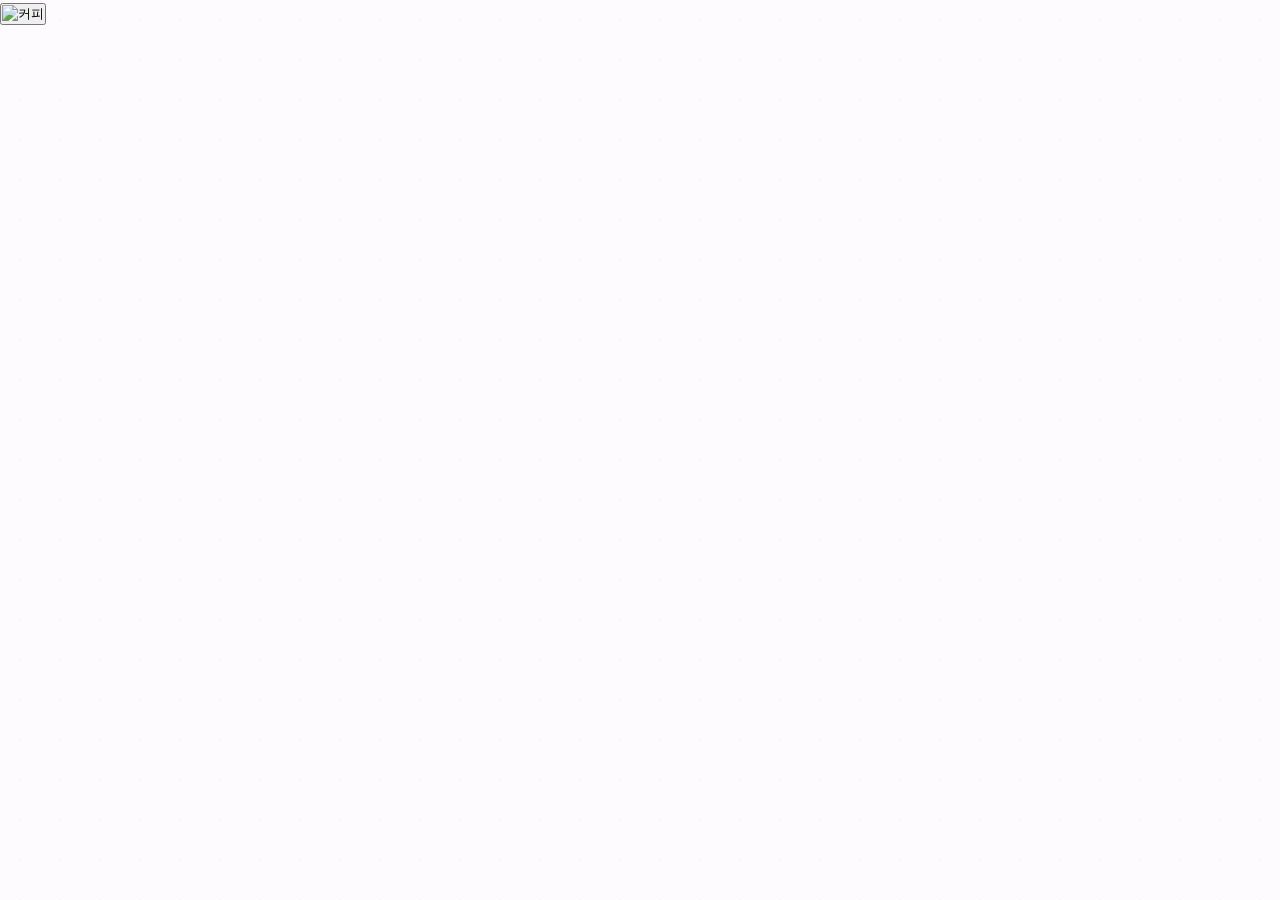
==== index.html @ b0e97bcf "." ====
<!DOCTYPE html>
<html lang="ko">

<head>
  <meta charset="UTF-8">
  <meta name="naver-site-verification" content="d3cf9f8cacf2d3e321857160ba601cabeebcd3ba" />
  <!-- ================== 기본 메타 태그 (SEO) ================== -->
  <meta name="title" content="GitGloss — GitHub README 위젯 빌더 | 무료 프로필 꾸미기">
  <meta name="description"
    content="GitHub 프로필 README를 코딩 없이 꾸미세요. Stats 카드, Tech Stack 배지, Profile 카드 등 60개 이상의 프리미엄 위젯을 Markdown 한 줄로 바로 삽입할 수 있어요. 완전 무료, 회원가입 불필요.">
  <meta name="keywords"
    content="GitHub README, 깃허브 프로필 꾸미기, GitHub 위젯, README 꾸미기, GitHub Stats, Tech Stack Badge, 개발자 프로필, readme 위젯 생성">
  <meta name="author" content="GitGloss">
  <meta name="robots" content="index, follow">
  <meta name="msvalidate.01" content="A2891CCBCAC29E2D299E1DC3D15D3A97" />
  <!-- ================== Open Graph ================== -->
  <meta property="og:title" content="GitGloss — GitHub README 위젯 빌더 | 무료 프로필 꾸미기">
  <meta property="og:description"
    content="GitHub 프로필 README를 코딩 없이 꾸미세요. Stats 카드, Tech Stack 배지, Profile 카드 등 60개 이상의 프리미엄 위젯을 Markdown 한 줄로 바로 삽입할 수 있어요. 완전 무료, 회원가입 불필요.">
  <meta property="og:type" content="website">
  <meta property="og:url" content="https://gitgloss.io/">
  <meta property="og:image" content="https://gitgloss.io/assets/images/og-image.png">
  <meta property="og:image:width" content="1200">
  <meta property="og:image:height" content="630">
  <meta property="og:image:alt" content="GitGloss — GitHub README 위젯 빌더">
  <meta property="og:site_name" content="GitGloss">
  <meta property="og:locale" content="ko_KR">
  <!-- ================== Twitter 카드 ================== -->
  <meta name="twitter:card" content="summary_large_image">
  <meta name="twitter:title" content="GitGloss — GitHub README 위젯 빌더 | 무료 프로필 꾸미기">
  <meta name="twitter:description"
    content="GitHub 프로필 README를 코딩 없이 꾸미세요. Stats 카드, Tech Stack 배지, Profile 카드 등 60가지 이상의 위젯을 Markdown 한 줄로 바로 삽입할 수 있어요. 완전 무료, 회원가입 불필요.">
  <meta name="twitter:image" content="https://gitgloss.io/assets/images/og-image.png">
  <meta name="twitter:image:alt" content="GitGloss — GitHub README 위젯 빌더">
  <meta name="twitter:site" content="@gitgloss">
  <meta name="twitter:creator" content="@gitgloss">
  <!-- ================== SEO 보완 ================== -->
  <meta name="language" content="ko">
  <meta name="distribution" content="global">
  <meta name="rating" content="general">
  <meta name="format-detection" content="telephone=no">
  <link rel="canonical" href="https://gitgloss.io/">
  <!-- ================== 웹앱 최적화 ================== -->
  <meta name="theme-color" content="#4285F4">
  <meta name="application-name" content="GitGloss">
  <meta name="msapplication-TileColor" content="#4285F4">
  <meta name="apple-mobile-web-app-capable" content="yes">
  <meta name="apple-mobile-web-app-title" content="GitGloss">
  <!-- ================== 아이콘 ================== -->
  <link rel="icon" href="/favicon.ico" type="image/x-icon">
  <link rel="apple-touch-icon" href="/apple-touch-icon.png">
  <link rel="manifest" href="/site.webmanifest">
  <meta name="viewport" content="width=device-width, initial-scale=1.0">
  <title>GitGloss — Premium Developer Identity Studio</title>
  <link rel="preconnect" href="https://fonts.googleapis.com">
  <link rel="preconnect" href="https://fonts.gstatic.com" crossorigin>
  <link href="https://fonts.googleapis.com/css2?family=Inter:wght@400;500;600;700;800&display=swap" rel="stylesheet">
  <link rel="stylesheet" href="assets/css/style.css">
  <style>
    html {
      scroll-behavior: smooth;
    }

    * {
      font-family: 'Inter', -apple-system, BlinkMacSystemFont, sans-serif;
    }

    /* ── NAV ── */
    /* ── NAV OVERRIDES ── */
    .nav-cta {
      background: var(--m3-primary);
      color: var(--m3-on-primary);
      border-radius: 100px;
      font: var(--label-lg);
      box-shadow: var(--fluent-shadow-md);
      transition: all 0.2s;
    }

    .nav-cta:hover {
      background: #0056a7;
      transform: translateY(-1px);
      box-shadow: var(--fluent-shadow-lg);
    }

    /* ── HERO ── */
    /* ── HERO REDESIGN ── */
    .hero {
      display: grid;
      grid-template-columns: 1.2fr 1fr;
      gap: 80px;
      align-items: center;
      padding: 120px 80px;
      background: var(--m3-background);
      background-image: var(--grid-pattern);
      background-size: 40px 40px;
      position: relative;
      max-width: 1440px;
      margin: 0 auto;
    }

    .m3-label-large {
      font: var(--label-lg);
      color: var(--m3-primary);
      letter-spacing: 0.15em;
      text-transform: uppercase;
      margin-bottom: 24px;
    }

    .m3-display-large {
      font: var(--display-lg);
      color: var(--m3-on-background);
      line-height: 1.1;
      letter-spacing: -0.04em;
      margin-bottom: 24px;
    }

    .text-gradient {
      background: linear-gradient(135deg, var(--m3-primary), #6200EE);
      -webkit-background-clip: text;
      -webkit-text-fill-color: transparent;
    }

    .hero-desc {
      font: var(--body-lg);
      color: var(--m3-on-surface-variant);
      line-height: 1.6;
      margin-bottom: 40px;
    }

    .hero-features {
      display: flex;
      gap: 12px;
      flex-wrap: wrap;
      margin-bottom: 40px;
    }

    .hero-btns {
      display: flex;
      gap: 16px;
    }

    /* Hero right — GitHub README Mockup (No Animation) */
    .hero-right {
      /* perspective 제거 */
    }

    .github-mockup {
      background: #0d1117;
      border: 1px solid #30363d;
      border-radius: 16px;
      padding: 24px;
      box-shadow: var(--shadow-float);
      /* transform, transition, hover 제거 */
    }

    .gh-mock-header {
      display: flex;
      align-items: center;
      gap: 12px;
      padding-bottom: 16px;
      border-bottom: 1px solid #21262d;
      margin-bottom: 16px;
    }

    .gh-mock-avatar {
      width: 48px;
      height: 48px;
      border-radius: 50%;
      background: var(--gradient-blue-red);
      border: 2px solid #21262d;
      flex-shrink: 0;
    }

    .gh-mock-name {
      font-size: 16px;
      font-weight: 600;
      color: #c9d1d9;
      margin-bottom: 2px;
    }

    .gh-mock-bio {
      font-size: 12px;
      color: #8b949e;
    }

    .gh-mock-tabs {
      display: flex;
      gap: 12px;
      border-bottom: 1px solid #21262d;
      margin-bottom: 16px;
    }

    .gh-mock-tab {
      padding: 8px 12px;
      font-size: 12px;
      color: #8b949e;
      border-bottom: 2px solid transparent;
      font-weight: 500;
    }

    .gh-mock-tab.active {
      color: #c9d1d9;
      border-bottom-color: #f78166;
    }

    .gh-mock-readme {
      background: #0d1117;
      border: 1px solid #30363d;
      border-radius: 8px;
      overflow: hidden;
    }

    .gh-mock-readme-header {
      display: flex;
      align-items: center;
      gap: 8px;
      padding: 12px 16px;
      background: #161b22;
      border-bottom: 1px solid #30363d;
      font-size: 12px;
      font-weight: 600;
      color: #c9d1d9;
    }

    .gh-mock-readme-header svg {
      fill: #8b949e;
    }

    .gh-mock-content {
      padding: 20px;
    }

    .gh-mock-title {
      font-size: 20px;
      font-weight: 600;
      color: #c9d1d9;
      margin-bottom: 12px;
      padding-bottom: 8px;
      border-bottom: 1px solid #21262d;
    }

    .gh-mock-subtitle {
      font-size: 16px;
      font-weight: 600;
      color: #c9d1d9;
      margin: 20px 0 12px 0;
      padding-bottom: 6px;
      border-bottom: 1px solid #21262d;
    }

    .gh-mock-text {
      font-size: 13px;
      color: #c9d1d9;
      line-height: 1.6;
      margin-bottom: 16px;
    }

    .gh-mock-list {
      display: flex;
      flex-direction: column;
      gap: 6px;
    }

    .gh-mock-list-item {
      font-size: 13px;
      color: #c9d1d9;
      padding-left: 20px;
      position: relative;
    }

    .gh-mock-list-item::before {
      content: '•';
      position: absolute;
      left: 8px;
      color: #8b949e;
    }

    /* GitGloss Widget Embedded in GitHub README (No Animation) */
    .gitgloss-widget-embed {
      background: var(--glass-white);
      backdrop-filter: var(--blur-effect);
      -webkit-backdrop-filter: var(--blur-effect);
      border: 1px solid rgba(255, 255, 255, 0.15);
      border-radius: 20px;
      padding: 24px;
      margin: 20px 0;
      box-shadow: 0 10px 30px rgba(0, 0, 0, 0.4),
        0 5px 10px rgba(0, 0, 0, 0.3);
      position: relative;
      /* transform, transition, hover 제거 */
    }

    .gitgloss-widget-embed::before {
      content: '';
      position: absolute;
      inset: 0;
      border-radius: 20px;
      background: var(--gradient-glass);
      opacity: 0.6;
      z-index: -1;
    }

    .widget-embed-header {
      display: flex;
      align-items: center;
      gap: 12px;
      margin-bottom: 16px;
    }

    .widget-embed-avatar {
      width: 40px;
      height: 40px;
      border-radius: 50%;
      background: var(--gradient-blue-red);
      flex-shrink: 0;
      box-shadow: 0 4px 12px rgba(66, 133, 244, 0.4);
    }

    .widget-embed-name {
      font-size: 14px;
      font-weight: 700;
      color: #ffffff;
      margin-bottom: 2px;
    }

    .widget-embed-handle {
      font-size: 11px;
      color: rgba(255, 255, 255, 0.7);
      font-weight: 500;
    }

    .widget-embed-stats {
      display: grid;
      grid-template-columns: repeat(3, 1fr);
      gap: 8px;
      margin-bottom: 16px;
    }

    .widget-embed-stat {
      background: rgba(255, 255, 255, 0.9);
      border: 1px solid rgba(255, 255, 255, 0.2);
      border-radius: 12px;
      padding: 12px 6px;
      text-align: center;
      box-shadow: 0 2px 8px rgba(0, 0, 0, 0.1);
    }

    .widget-embed-num {
      font-size: 18px;
      font-weight: 700;
      background: var(--gradient-blue-red);
      -webkit-background-clip: text;
      -webkit-text-fill-color: transparent;
      background-clip: text;
      margin-bottom: 4px;
    }

    .widget-embed-label {
      font-size: 9px;
      color: rgba(8, 8, 15, 0.6);
      font-weight: 600;
      letter-spacing: .08em;
    }

    .widget-embed-tags {
      display: flex;
      gap: 6px;
      flex-wrap: wrap;
    }

    .widget-embed-badge {
      font-size: 10px;
      padding: 4px 10px;
      border-radius: 12px;
      font-weight: 600;
    }

    .widget-embed-badge.badge-blue {
      background: rgba(66, 133, 244, 0.15);
      color: #1967D2;
      border: 1px solid rgba(66, 133, 244, 0.3);
    }

    .widget-embed-badge.badge-red {
      background: rgba(234, 67, 53, 0.15);
      color: #C5221F;
      border: 1px solid rgba(234, 67, 53, 0.3);
    }

    .widget-embed-badge.badge-green {
      background: rgba(52, 168, 83, 0.15);
      color: #188038;
      border: 1px solid rgba(52, 168, 83, 0.3);
    }

    /* ── AD BANNER ── */
    .ad-banner {
      margin: 0 80px;
      padding: 16px 24px;
      background: rgba(0, 0, 0, .02);
      border: 1px dashed rgba(0, 0, 0, .1);
      border-radius: 16px;
      display: flex;
      align-items: center;
      justify-content: space-between;
      position: relative;
    }

    .ad-banner::before {
      content: 'Sponsored';
      position: absolute;
      top: 8px;
      left: 16px;
      font-size: 10px;
      color: rgba(0, 0, 0, .35);
      letter-spacing: .08em;
      font-family: var(--font-mono);
      font-weight: 600;
    }

    .ad-banner-text {
      font-size: 13px;
      color: var(--text-sub);
      padding-top: 12px;
      font-weight: 500;
    }

    .ad-banner-slot {
      font-size: 11px;
      color: var(--text-hint);
      font-family: var(--font-mono);
    }

    /* ── GALLERY ── */
    .gallery-section {
      padding: 80px 80px;
      background: var(--bg-subtle);
    }

    .section-eyebrow {
      font-size: 12px;
      font-weight: 700;
      letter-spacing: .15em;
      text-transform: uppercase;
      color: var(--google-blue);
      margin-bottom: 16px;
    }

    .section-title {
      font-size: 40px;
      font-weight: 800;
      color: var(--text-main);
      margin-bottom: 12px;
      letter-spacing: -.02em;
    }

    .section-desc {
      font-size: 18px;
      color: var(--text-sub);
      margin-bottom: 48px;
      font-weight: 500;
    }

    .gallery-grid {
      display: grid;
      grid-template-columns: repeat(3, 1fr);
      gap: 24px;
    }

    /* Badge styles */
    .badge-blue {
      background: rgba(66, 133, 244, 0.1);
      color: #1967D2;
      border: 1px solid rgba(66, 133, 244, 0.2);
      padding: 4px 10px;
      border-radius: 12px;
      font-size: 11px;
      font-weight: 600;
      display: inline-block;
    }

    .badge-red {
      background: rgba(234, 67, 53, 0.1);
      color: #C5221F;
      border: 1px solid rgba(234, 67, 53, 0.2);
      padding: 4px 10px;
      border-radius: 12px;
      font-size: 11px;
      font-weight: 600;
      display: inline-block;
    }

    .badge-green {
      background: rgba(52, 168, 83, 0.1);
      color: #188038;
      border: 1px solid rgba(52, 168, 83, 0.2);
      padding: 4px 10px;
      border-radius: 12px;
      font-size: 11px;
      font-weight: 600;
      display: inline-block;
    }

    .badge-yellow {
      background: rgba(251, 188, 5, 0.15);
      color: #E37400;
      border: 1px solid rgba(251, 188, 5, 0.3);
      padding: 4px 10px;
      border-radius: 12px;
      font-size: 11px;
      font-weight: 600;
      display: inline-block;
    }

    .badge-row {
      display: flex;
      gap: 6px;
      flex-wrap: wrap;
    }

    .g-card {
      background: var(--glass-white);
      border: 1px solid var(--glass-border);
      border-radius: 20px;
      padding: 24px;
      cursor: pointer;
      transition: all .3s;
      position: relative;
      backdrop-filter: var(--blur-effect);
      box-shadow: var(--shadow-depth);
      transform: translateZ(0);
      overflow: hidden;
    }

    .g-card::before {
      content: '';
      position: absolute;
      inset: 0;
      background: var(--gradient-glass);
      opacity: 0;
      transition: opacity .3s;
      pointer-events: none;
    }

    .g-card:hover::before {
      opacity: 0.3;
    }

    .g-card:hover {
      transform: translateY(-4px) translateZ(20px);
      box-shadow: var(--shadow-float);
      border-color: rgba(66, 133, 244, .3);
    }

    .g-thumb {
      height: 120px;
      border-radius: 12px;
      margin-bottom: 20px;
      overflow: hidden;
      display: flex;
      align-items: center;
      justify-content: center;
      position: relative;
      background: var(--bg-subtle);
    }

    .g-thumb-bars {
      width: 80%;
      display: flex;
      flex-direction: column;
      gap: 8px;
    }

    .thumb-bar {
      height: 8px;
      border-radius: 4px;
    }

    .g-title {
      font-size: 16px;
      font-weight: 700;
      color: var(--text-main);
      margin-bottom: 12px;
    }

    .g-meta {
      display: flex;
      gap: 8px;
      flex-wrap: wrap;
      margin-bottom: 16px;
    }

    .card-new {
      position: absolute;
      top: 16px;
      right: 16px;
      font-size: 10px;
      font-weight: 700;
      background: rgba(52, 168, 83, .15);
      color: #188038;
      border: 1px solid rgba(52, 168, 83, .3);
      border-radius: 8px;
      padding: 4px 10px;
    }

    .use-btn {
      display: block;
      width: 100%;
      padding: 12px;
      background: var(--google-blue);
      border: none;
      border-radius: 12px;
      font-size: 14px;
      font-weight: 600;
      color: #fff;
      text-align: center;
      cursor: pointer;
      font-family: var(--font-sans);
      text-decoration: none;
      box-shadow: var(--shadow-subtle);
      position: relative;
      overflow: hidden;
      transition: all .2s;
    }

    .use-btn::before {
      display: none;
    }

    .use-btn:hover::before {
      display: none;
    }

    .use-btn:hover {
      background: #3367d6;
      transform: translateY(-2px);
      box-shadow: var(--shadow-depth);
    }

    .use-btn span {
      position: relative;
      z-index: 1;
    }

    /* Native ad card */
    .ad-native-card {
      background: rgba(0, 0, 0, .02);
      border: 1px dashed rgba(0, 0, 0, .1);
      border-radius: 20px;
      padding: 24px;
      position: relative;
    }

    .ad-native-card::before {
      content: 'Sponsored';
      position: absolute;
      top: 16px;
      left: 20px;
      font-size: 10px;
      color: rgba(0, 0, 0, .35);
      letter-spacing: .08em;
      font-family: var(--font-mono);
      font-weight: 600;
    }

    .ad-native-title {
      font-size: 16px;
      font-weight: 700;
      color: var(--text-main);
      margin-top: 24px;
      margin-bottom: 8px;
    }

    .ad-native-desc {
      font-size: 14px;
      color: var(--text-sub);
      line-height: 1.6;
      margin-bottom: 16px;
      font-weight: 500;
    }

    /* ── FOOTER ── */
    .page-footer {
      background: var(--bg-main);
      border-top: 1px solid var(--glass-border);
      padding: 32px 80px;
      display: flex;
      align-items: center;
      gap: 32px;
      font-size: 14px;
      color: var(--text-hint);
      font-weight: 500;
    }

    .footer-links {
      display: flex;
      gap: 24px;
    }

    .footer-link {
      color: var(--text-hint);
      text-decoration: none;
      transition: .2s;
    }

    .footer-link:hover {
      color: var(--text-main);
    }

    /* ── HOW TO SECTION (Toss-style Detailed) ── */
    .how-to-section {
      padding: 120px 80px;
      background: var(--bg-main);
    }

    .step-detail {
      display: grid;
      grid-template-columns: 1fr 1fr;
      gap: 80px;
      align-items: center;
      margin-bottom: 120px;
      position: relative;
    }

    .step-detail.reverse {
      direction: rtl;
    }

    .step-detail.reverse>* {
      direction: ltr;
    }

    .step-content {
      padding: 40px 0;
    }

    .step-number {
      font-size: 16px;
      font-weight: 700;
      color: var(--google-blue);
      margin-bottom: 24px;
      letter-spacing: .15em;
    }

    .step-title {
      font-size: 36px;
      font-weight: 800;
      color: var(--text-main);
      line-height: 1.3;
      margin-bottom: 24px;
      letter-spacing: -.02em;
    }

    .step-desc {
      font-size: 18px;
      color: var(--text-sub);
      line-height: 1.7;
      margin-bottom: 32px;
      font-weight: 500;
    }

    .step-features {
      display: flex;
      flex-direction: column;
      gap: 16px;
    }

    .feature-item {
      display: flex;
      align-items: center;
      gap: 12px;
      font-size: 15px;
      color: var(--text-main);
      font-weight: 500;
    }

    .feature-icon {
      font-size: 20px;
      width: 32px;
      height: 32px;
      display: flex;
      align-items: center;
      justify-content: center;
      background: var(--bg-subtle);
      border-radius: 8px;
    }

    /* UI Mockups */
    .step-visual {
      position: relative;
    }

    .ui-mockup {
      background: var(--glass-white);
      backdrop-filter: var(--blur-effect);
      border: 1px solid var(--glass-border);
      border-radius: 24px;
      box-shadow: var(--shadow-float);
      overflow: hidden;
      position: relative;
    }

    /* Gallery Mockup */
    .gallery-mockup {
      padding: 24px;
    }

    .mockup-header {
      display: flex;
      align-items: center;
      justify-content: space-between;
      padding-bottom: 20px;
      border-bottom: 1px solid var(--glass-border);
      margin-bottom: 24px;
    }

    .mockup-logo {
      font-size: 16px;
      font-weight: 700;
      color: var(--text-main);
    }

    .mockup-nav {
      display: flex;
      gap: 16px;
    }

    .nav-item {
      font-size: 13px;
      color: var(--text-hint);
      font-weight: 500;
      padding: 6px 12px;
      border-radius: 8px;
      transition: .2s;
    }

    .nav-item.active {
      color: var(--google-blue);
      background: rgba(66, 133, 244, 0.1);
    }

    .gallery-grid-mini {
      display: grid;
      grid-template-columns: repeat(3, 1fr);
      gap: 12px;
    }

    .widget-card-mini {
      background: white;
      border: 1px solid var(--glass-border);
      border-radius: 12px;
      padding: 12px;
      cursor: pointer;
      transition: all .3s;
      position: relative;
    }

    .widget-card-mini.active {
      border-color: var(--google-blue);
      box-shadow: 0 4px 16px rgba(66, 133, 244, 0.2);
      transform: translateY(-4px);
    }

    .widget-thumb {
      height: 80px;
      border-radius: 8px;
      margin-bottom: 12px;
      display: flex;
      align-items: center;
      justify-content: center;
      padding: 8px;
    }

    .thumb-bars {
      width: 100%;
      display: flex;
      flex-direction: column;
      gap: 4px;
    }

    .bar {
      height: 6px;
      border-radius: 3px;
    }

    .badge-row-mini {
      display: flex;
      gap: 4px;
      flex-wrap: wrap;
    }

    .badge-mini {
      font-size: 9px;
      padding: 2px 6px;
      border-radius: 8px;
      background: rgba(255, 255, 255, 0.9);
      color: var(--text-main);
      font-weight: 600;
    }

    .profile-mini {
      display: flex;
      align-items: center;
      justify-content: center;
    }

    .avatar-mini {
      width: 40px;
      height: 40px;
      border-radius: 50%;
      background: var(--gradient-blue-red);
    }

    .widget-label {
      font-size: 12px;
      font-weight: 600;
      color: var(--text-main);
      text-align: center;
    }

    .widget-badge {
      position: absolute;
      top: 8px;
      right: 8px;
      font-size: 9px;
      font-weight: 700;
      background: rgba(52, 168, 83, 0.15);
      color: #188038;
      padding: 2px 6px;
      border-radius: 6px;
    }

    /* Animated Cursor */
    .mockup-cursor {
      position: absolute;
      top: 140px;
      left: 60px;
      animation: cursor-click 2s ease-in-out infinite;
      filter: drop-shadow(0 2px 4px rgba(0, 0, 0, 0.2));
    }

    @keyframes cursor-click {

      0%,
      100% {
        transform: translate(0, 0);
      }

      25% {
        transform: translate(120px, 0);
      }

      50% {
        transform: translate(120px, 0) scale(0.9);
      }

      75% {
        transform: translate(120px, 0);
      }
    }

    /* Builder Mockup */
    .builder-mockup {
      padding: 0;
    }

    .builder-split {
      display: grid;
      grid-template-columns: 1fr 1fr;
      min-height: 400px;
    }

    .builder-panel {
      padding: 24px;
      border-right: 1px solid var(--glass-border);
      background: var(--bg-subtle);
    }

    .panel-header {
      font-size: 14px;
      font-weight: 700;
      color: var(--text-main);
      margin-bottom: 20px;
    }

    .input-group {
      margin-bottom: 20px;
    }

    .input-group label {
      display: block;
      font-size: 12px;
      font-weight: 600;
      color: var(--text-sub);
      margin-bottom: 8px;
    }

    .input-animated {
      width: 100%;
      padding: 10px 12px;
      border: 1px solid var(--glass-border);
      border-radius: 8px;
      font-size: 14px;
      background: white;
      color: var(--text-main);
      animation: input-pulse 2s ease-in-out infinite;
    }

    @keyframes input-pulse {

      0%,
      100% {
        border-color: var(--glass-border);
      }

      50% {
        border-color: var(--google-blue);
        box-shadow: 0 0 0 3px rgba(66, 133, 244, 0.1);
      }
    }

    .theme-selector {
      display: flex;
      gap: 8px;
    }

    .theme-option {
      flex: 1;
      padding: 8px;
      border: 1px solid var(--glass-border);
      border-radius: 8px;
      font-size: 12px;
      text-align: center;
      cursor: pointer;
      transition: .2s;
      background: white;
    }

    .theme-option.active {
      border-color: var(--google-blue);
      background: rgba(66, 133, 244, 0.1);
      color: var(--google-blue);
      font-weight: 600;
    }

    .typing-indicator {
      display: flex;
      gap: 4px;
      margin-top: 16px;
    }

    .typing-indicator .dot {
      width: 6px;
      height: 6px;
      border-radius: 50%;
      background: var(--google-blue);
      animation: typing-bounce 1.4s ease-in-out infinite;
    }

    .typing-indicator .dot:nth-child(2) {
      animation-delay: 0.2s;
    }

    .typing-indicator .dot:nth-child(3) {
      animation-delay: 0.4s;
    }

    @keyframes typing-bounce {

      0%,
      60%,
      100% {
        transform: translateY(0);
      }

      30% {
        transform: translateY(-8px);
      }
    }

    .builder-preview {
      padding: 24px;
      background: white;
      position: relative;
    }

    .preview-label {
      font-size: 11px;
      font-weight: 600;
      color: var(--text-hint);
      text-transform: uppercase;
      letter-spacing: .1em;
      margin-bottom: 16px;
    }

    .preview-widget {
      position: relative;
    }

    .widget-preview-card {
      background: var(--glass-white);
      backdrop-filter: var(--blur-effect);
      border: 1px solid var(--glass-border);
      border-radius: 16px;
      padding: 20px;
      box-shadow: var(--shadow-depth);
    }

    .preview-avatar {
      width: 48px;
      height: 48px;
      border-radius: 50%;
      background: var(--gradient-blue-red);
      margin-bottom: 16px;
    }

    .preview-stats {
      display: grid;
      grid-template-columns: 1fr 1fr;
      gap: 12px;
    }

    .stat-item {
      background: rgba(255, 255, 255, 0.9);
      border-radius: 12px;
      padding: 12px;
      text-align: center;
    }

    .stat-num {
      font-size: 20px;
      font-weight: 700;
      background: var(--gradient-blue-red);
      -webkit-background-clip: text;
      -webkit-text-fill-color: transparent;
      background-clip: text;
    }

    .stat-label {
      font-size: 10px;
      color: var(--text-hint);
      font-weight: 600;
      margin-top: 4px;
      letter-spacing: .05em;
    }

    .preview-pulse {
      position: absolute;
      inset: -4px;
      border: 2px solid var(--google-blue);
      border-radius: 20px;
      animation: pulse-ring 2s ease-out infinite;
      pointer-events: none;
    }

    @keyframes pulse-ring {
      0% {
        opacity: 1;
        transform: scale(1);
      }

      100% {
        opacity: 0;
        transform: scale(1.05);
      }
    }

    /* README Comparison */
    .readme-comparison {
      display: grid;
      grid-template-columns: 1fr auto 1fr;
      gap: 24px;
      align-items: center;
    }

    .readme-before,
    .readme-after {
      background: #0d1117;
      border: 1px solid #30363d;
      border-radius: 16px;
      overflow: hidden;
      position: relative;
    }

    .readme-header {
      background: #161b22;
      border-bottom: 1px solid #30363d;
      padding: 12px 16px;
    }

    .readme-tabs {
      display: flex;
      gap: 16px;
    }

    .tab {
      font-size: 12px;
      color: #8b949e;
      padding: 6px 12px;
      border-radius: 6px;
    }

    .tab.active {
      color: #c9d1d9;
      background: #0d1117;
    }

    .readme-content {
      padding: 20px;
      min-height: 280px;
    }

    .readme-title {
      font-size: 18px;
      font-weight: 600;
      color: #c9d1d9;
      margin-bottom: 12px;
    }

    .readme-text {
      font-size: 13px;
      color: #c9d1d9;
      margin-bottom: 16px;
    }

    .readme-stats-plain {
      font-size: 13px;
      color: #8b949e;
    }

    .before-label,
    .after-label {
      position: absolute;
      bottom: 12px;
      right: 12px;
      font-size: 10px;
      font-weight: 700;
      color: #8b949e;
      background: #161b22;
      padding: 4px 10px;
      border-radius: 6px;
      text-transform: uppercase;
      letter-spacing: .1em;
    }

    .after-label {
      color: var(--google-green);
    }

    .transform-arrow {
      display: flex;
      align-items: center;
      justify-content: center;
      animation: arrow-pulse 2s ease-in-out infinite;
    }

    @keyframes arrow-pulse {

      0%,
      100% {
        transform: translateX(0);
      }

      50% {
        transform: translateX(8px);
      }
    }

    /* Embedded Widget in README */
    .embedded-widget {
      position: relative;
      margin: 20px 0;
      animation: widget-appear 1s ease-out 0.5s both;
    }

    @keyframes widget-appear {
      from {
        opacity: 0;
        transform: translateY(20px) scale(0.95);
      }

      to {
        opacity: 1;
        transform: translateY(0) scale(1);
      }
    }

    .widget-glow {
      position: absolute;
      inset: -20px;
      background: radial-gradient(circle, rgba(66, 133, 244, 0.2) 0%, transparent 70%);
      animation: glow-pulse 2s ease-in-out infinite;
      pointer-events: none;
    }

    @keyframes glow-pulse {

      0%,
      100% {
        opacity: 0.5;
      }

      50% {
        opacity: 1;
      }
    }

    .widget-card-embed {
      background: var(--glass-white);
      backdrop-filter: var(--blur-effect);
      border: 1px solid rgba(255, 255, 255, 0.15);
      border-radius: 16px;
      padding: 20px;
      box-shadow: 0 10px 30px rgba(0, 0, 0, 0.4);
    }

    .embed-avatar {
      width: 40px;
      height: 40px;
      border-radius: 50%;
      background: var(--gradient-blue-red);
      margin-bottom: 16px;
    }

    .embed-stats {
      display: grid;
      grid-template-columns: repeat(3, 1fr);
      gap: 8px;
      margin-bottom: 12px;
    }

    .embed-stat {
      background: rgba(255, 255, 255, 0.9);
      border-radius: 10px;
      padding: 10px 6px;
      text-align: center;
    }

    .embed-num {
      font-size: 16px;
      font-weight: 700;
      background: var(--gradient-blue-red);
      -webkit-background-clip: text;
      -webkit-text-fill-color: transparent;
      background-clip: text;
    }

    .embed-label {
      font-size: 9px;
      color: rgba(8, 8, 15, 0.6);
      font-weight: 600;
      margin-top: 4px;
      letter-spacing: .05em;
    }

    .embed-badges {
      display: flex;
      gap: 6px;
    }

    .embed-badge {
      font-size: 10px;
      padding: 4px 10px;
      border-radius: 12px;
      background: rgba(66, 133, 244, 0.15);
      color: #1967D2;
      font-weight: 600;
    }

    /* Copy Success Mini */
    .copy-success-mini {
      position: absolute;
      bottom: -60px;
      left: 50%;
      transform: translateX(-50%);
      background: var(--glass-white);
      backdrop-filter: var(--blur-effect);
      border: 2px solid var(--google-green);
      border-radius: 16px;
      padding: 12px 24px;
      display: flex;
      align-items: center;
      gap: 12px;
      box-shadow: 0 8px 24px rgba(52, 168, 83, 0.3);
      animation: success-appear 0.5s ease-out 1.5s both;
    }

    @keyframes success-appear {
      from {
        opacity: 0;
        transform: translateX(-50%) translateY(10px);
      }

      to {
        opacity: 1;
        transform: translateX(-50%) translateY(0);
      }
    }

    .success-checkmark {
      width: 24px;
      height: 24px;
      background: var(--google-green);
      color: white;
      border-radius: 50%;
      display: flex;
      align-items: center;
      justify-content: center;
      font-size: 14px;
      font-weight: 700;
    }

    .copy-success-mini span {
      font-size: 14px;
      font-weight: 600;
      color: var(--google-green);
    }

    @media (max-width: 1024px) {
      .hero {
        grid-template-columns: 1fr;
        gap: 48px;
        padding: 80px 40px;
      }

      .gallery-section {
        padding: 60px 40px;
      }

      .how-to-section {
        padding: 80px 40px;
      }

      .gallery-grid {
        grid-template-columns: 1fr 1fr;
      }

      .step-detail {
        grid-template-columns: 1fr;
        gap: 48px;
      }

      .step-detail.reverse {
        direction: ltr;
      }

      .builder-split {
        grid-template-columns: 1fr;
      }

      .builder-panel {
        border-right: none;
        border-bottom: 1px solid var(--glass-border);
      }

      .readme-comparison {
        grid-template-columns: 1fr;
      }

      .transform-arrow {
        transform: rotate(90deg);
        margin: 16px 0;
      }

      .nav-links {
        display: none;
      }

      .ad-banner {
        margin: 0 40px;
      }

      .page-footer {
        padding: 24px 40px;
      }
    }

    @media (max-width: 640px) {
      .hero {
        padding: 60px 24px;
      }

      .gallery-section {
        padding: 48px 24px;
      }

      .how-to-section {
        padding: 60px 24px;
      }

      .gallery-grid {
        grid-template-columns: 1fr;
      }

      .step-title {
        font-size: 28px;
      }

      .step-desc {
        font-size: 16px;
      }

      .gallery-grid-mini {
        grid-template-columns: 1fr;
      }

      .ad-banner {
        margin: 0 24px;
      }

      .page-footer {
        padding: 20px 24px;
        flex-direction: column;
        gap: 16px;
      }
    }

    </head><body>< !-- Schema.org WebSite 구조화 데이터 --><script type="application/ld+json"> {

      "@context": "https://schema.org",
      "@type": "WebSite",
      "name": "GitGloss",
      "url": "https://gitgloss.io",
      "description": "GitHub README 위젯 생성 도구. 개발자 프로필을 프리미엄 위젯으로 꾸미세요.",
      "potentialAction": {
        "@type": "SearchAction",
        "target": "https://gitgloss.io/gallery.html?q={search_term_string}",
        "query-input": "required name=search_term_string"
      }
    }

    </script>< !-- Schema.org SoftwareApplication 구조화 데이터 --><script type="application/ld+json"> {

      "@context": "https://schema.org",
      "@type": "SoftwareApplication",
      "name": "GitGloss Widget Builder",
      "applicationCategory": "DeveloperApplication",
      "operatingSystem": "Web",
      "offers": {
        "@type": "Offer",
          "price": "0",
          "priceCurrency": "KRW"
      }

      ,
      "description": "GitHub README에 삽입할 수 있는 프리미엄 위젯을 무료로 만드는 온라인 빌더. Stats, Tech Stack, Profile, Streak 위젯 지원.",
      "url": "https://gitgloss.io/builder.html"
    }

    </script>< !-- NAV --><nav class="nav" aria-label="주요 내비게이션"><a href="/" class="nav-logo" aria-label="GitGloss 홈으로 이동">GitGloss</a><div class="nav-right"><a href="gallery.html" class="nav-link">갤러리</a><a href="docs/showcase/reviews.html" class="nav-link">후기</a><a href="docs/showcase/notion-portfolio.html" class="nav-link">가이드</a><a href="about.html" class="nav-link">소개</a><a href="builder.html" class="nav-cta">위젯 만들기</a></div></nav>< !-- HERO with GitHub README Mockup --><section class="hero" aria-labelledby="hero-heading"><div class="hero-content"><p class="m3-label-large">GITHUB README 위젯 빌더</p><h1 class="m3-display-large" id="hero-heading">GitHub README를<br><span class="text-gradient">유리알처럼</span><br>빛내세요 </h1><p class="m3-body-large hero-desc">GitHub 프로필 README를 코딩 없이 꾸밀 수 있는 무료 위젯 빌더예요.<br>기술 블로그 연동,
    스포티파이 연동,
    MBTI 상태 등 67가지 이상의 위젯을<br>Markdown 한 줄로 바로 삽입할 수 있어요. </p><div class="hero-features"><span class="badge-blue">✓ 완전 무료</span><span class="badge-green">✓ 회원가입 불필요</span><span class="badge-yellow">✓ 67+위젯 템플릿</span><span class="badge-red">✓ Markdown 한 줄 삽입</span></div><div class="hero-btns"><a href="gallery.html" class="btn-primary">갤러리 보기 →</a><a href="about.html" class="btn-ghost">자세히 알아보기</a></div></div>< !-- GitHub README Mockup --><div class="hero-right"><div class="github-mockup"><div class="gh-mock-header"><div class="gh-mock-avatar"></div><div class="gh-mock-info"><div class="gh-mock-name">octocat</div><div class="gh-mock-bio">Full-stack Developer</div></div></div><div class="gh-mock-tabs"><span class="gh-mock-tab">Overview</span><span class="gh-mock-tab active">README</span><span class="gh-mock-tab">Repos</span></div><div class="gh-mock-readme"><div class="gh-mock-readme-header"><svg width="12" height="12" viewBox="0 0 16 16" fill="currentColor"><path d="M0 1.75C0 .784.784 0 1.75 0h12.5C15.216 0 16 .784 16 1.75v12.5A1.75 1.75 0 0114.25 16H1.75A1.75 1.75 0 010 14.25V1.75zm1.75-.25a.25.25 0 00-.25.25v12.5c0 .138.112.25.25.25h12.5a.25.25 0 00.25-.25V1.75a.25.25 0 00-.25-.25H1.75z"></path></svg><span>README.md</span></div><div class="gh-mock-content"><div class="gh-mock-title">👋 Hi,
    I'm @octocat</div>
 <div class="gh-mock-text">Welcome to my GitHub profile !</div>< !-- Embedded GitGloss Widget --><div class="gitgloss-widget-embed"><div class="widget-embed-header"><div class="widget-embed-avatar"></div><div><div class="widget-embed-name">octocat</div><div class="widget-embed-handle">@octocat · GitHub</div></div></div><div class="widget-embed-stats"><div class="widget-embed-stat"><div class="widget-embed-num">2.8k</div><div class="widget-embed-label">STARS</div></div><div class="widget-embed-stat"><div class="widget-embed-num">142</div><div class="widget-embed-label">REPOS</div></div><div class="widget-embed-stat"><div class="widget-embed-num">98%</div><div class="widget-embed-label">ACTIVE</div></div></div><div class="widget-embed-tags"><span class="widget-embed-badge badge-blue">React</span><span class="widget-embed-badge badge-red">TypeScript</span><span class="widget-embed-badge badge-green">Node.js</span></div></div><div class="gh-mock-subtitle">🚀 About Me</div><div class="gh-mock-list"><div class="gh-mock-list-item">🔭 Working on awesome-project</div><div class="gh-mock-list-item">🌱 Learning Rust & WebAssembly</div></div></div></div></div></div></section>< !-- 카카오 애드핏: Most Used 상단 영역 --><div class="ad-most-used" style="display:flex; justify-content:center; margin:24px 0;"><ins class="kakao_ad_area" style="display:none;" data-ad-unit="DAN-vplpvxOSROG0Fz7S" data-ad-width="300"
    data-ad-height="250"></ins><script type="text/javascript" src="//t1.daumcdn.net/kas/static/ba.min.js" async></script></div>< !-- GALLERY --><section class="gallery-section" id="gallery" aria-labelledby="gallery-heading"><p class="section-eyebrow">위젯 갤러리</p><h2 class="section-title" id="gallery-heading">마음에 드는 위젯을 골라보세요</h2><p class="section-desc">클릭하면 빌더에서 해당 위젯이 바로 열려요</p><ul class="gallery-grid" role="list" style="list-style:none;padding:0;margin:0">< !-- 1: stats-01 Cotton Candy Stats --><li class="g-card" role="listitem"><span class="card-new" aria-label="신규 위젯">NEW</span><div class="g-thumb"
    style="background:rgba(255,240,247,0.9);border:1px solid rgba(237,147,177,0.3);position:relative;overflow:hidden"
    aria-hidden="true"><div style="position:absolute;top:-20px;right:-10px;width:60px;height:60px;background:radial-gradient(circle,rgba(237,147,177,0.4),transparent 70%);pointer-events:none"></div><div style="display:flex;flex-direction:column;gap:5px;width:82%;padding:4px 0"><div style="height:7px;border-radius:4px;background:rgba(237,147,177,0.35);width:55%"></div><div style="display:flex;gap:4px"><div style="flex:1;height:22px;border-radius:6px;background:rgba(255,255,255,0.85);border:1px solid rgba(237,147,177,0.2)"></div><div style="flex:1;height:22px;border-radius:6px;background:rgba(255,255,255,0.85);border:1px solid rgba(237,147,177,0.2)"></div></div></div></div><h3 class="g-title">Cotton Candy Stats</h3><div class="g-meta"><span class="badge-blue">Stats</span></div><a href="builder.html?template=stats-01" class="use-btn">이 위젯 사용하기 →</a></li>< !-- 2: tech-04 Pastel Burst --><li class="g-card" role="listitem"><span class="card-new" aria-label="신규 위젯">NEW</span><div class="g-thumb" style="background:linear-gradient(135deg,rgba(155,143,232,0.1),rgba(126,200,227,0.1))"
    aria-hidden="true"><div style="display:flex;flex-wrap:wrap;gap:4px;justify-content:center;padding:8px"><div style="padding:3px 8px;border-radius:8px;background:rgba(155,143,232,0.2);font-size:9px;font-weight:700;color:#6a5fc1">React</div><div style="padding:3px 8px;border-radius:8px;background:rgba(126,200,227,0.2);font-size:9px;font-weight:700;color:#2a8caa">Node.js</div></div></div><h3 class="g-title">Pastel Burst Tech</h3><div class="g-meta"><span class="badge-blue">Tech</span></div><a href="builder.html?template=tech-04" class="use-btn">이 위젯 사용하기 →</a></li>< !-- 3: profile-02 Dark Hero --><li class="g-card" role="listitem"><div class="g-thumb" style="background:#0D0714;border:1px solid #30363d;" aria-hidden="true"><div style="display:flex;flex-direction:column;align-items:center;gap:6px;"><div style="width:32px;height:32px;border-radius:50%;background:linear-gradient(135deg,#9B8FE8,#ED93B1)"></div><div style="height:6px;width:50px;background:rgba(255,255,255,0.2);border-radius:3px;"></div></div></div><h3 class="g-title">Dark Hero Profile</h3><div class="g-meta"><span class="badge-blue">Profile</span></div><a href="builder.html?template=profile-02" class="use-btn">이 위젯 사용하기 →</a></li>< !-- 4: stats-13 Skill Radar --><li class="g-card" role="listitem"><span class="card-new"
    style="background:var(--google-blue);color:#fff;padding:2px 6px;border-radius:4px;font-size:10px;font-weight:800;position:absolute;top:10px;right:10px;z-index:2;">HOT</span><div class="g-thumb"
    style="background:rgba(66,133,244,0.05);display:flex;align-items:center;justify-content:center;"
    aria-hidden="true"><div style="width:50px;height:50px;background:rgba(66,133,244,0.1);clip-path:polygon(50% 0%, 100% 38%, 81% 91%, 19% 91%, 0% 38%);border:2px solid var(--google-blue);display:flex;align-items:center;justify-content:center;"><div style="width:30px;height:30px;background:rgba(66,133,244,0.3);clip-path:polygon(50% 0%, 100% 38%, 81% 91%, 19% 91%, 0% 38%);"></div></div></div><h3 class="g-title">Skill Radar Chart</h3><div class="g-meta"><span class="badge-blue">Creative</span></div><a href="builder.html?template=stats-13" class="use-btn">이 위젯 사용하기 →</a></li>< !-- 5: links-02 Glass Card --><li class="g-card" role="listitem"><div class="g-thumb" style="background:rgba(255,255,255,0.6);backdrop-filter:blur(10px);" aria-hidden="true"><div style="display:grid;grid-template-columns:1fr 1fr;gap:4px;width:70%;"><div style="height:14px;background:rgba(0,0,0,0.05);border-radius:4px;"></div><div style="height:14px;background:rgba(0,0,0,0.05);border-radius:4px;"></div></div></div><h3 class="g-title">Glass Card Links</h3><div class="g-meta"><span class="badge-blue">Links</span></div><a href="builder.html?template=links-02" class="use-btn">이 위젯 사용하기 →</a></li>< !-- 6: banner-01 Wave Pink --><li class="g-card" role="listitem"><div class="g-thumb" style="background:linear-gradient(135deg,#ED93B1,#FFF0F7);" aria-hidden="true"><div style="width:80%;height:30px;background:rgba(255,255,255,0.3);border-radius:8px;display:flex;align-items:center;justify-content:center;color:#fff;font-size:10px;font-weight:700;">WELCOME</div></div><h3 class="g-title">Wave Pink Banner</h3><div class="g-meta"><span class="badge-red">Banner</span></div><a href="builder.html?template=banner-01" class="use-btn">이 위젯 사용하기 →</a></li></ul>< !-- AD-4: 갤러리 하단 Leaderboard --><div class="ad-banner" style="margin:48px 0 0" aria-label="광고"><div class="ad-banner-text">Google AdSense 728×90 — 갤러리 하단</div><div class="ad-banner-slot"></div></div></section>< !-- HOW TO USE: Toss-style Detailed Steps --><section class="how-to-section" id="guide" aria-labelledby="guide-heading"><p class="section-eyebrow">사용 방법</p><h2 class="section-title" id="guide-heading">클릭 세 번이면 끝나요</h2><p class="section-desc">복잡한 설정 없이, 3분이면 프리미엄 README 완성</p>< !-- Step 1: 위젯 고르기 --><article class="step-detail" aria-labelledby="step1-heading"><div class="step-content"><p class="step-number">STEP 01</p><h3 class="m3-headline-lg" id="step1-heading">갤러리에서<br>마음에 드는 위젯을 고르세요</h3><p class="m3-body-large">67개 이상의 프리미엄 GitHub README 위젯 중에서 내 스타일에 맞는 걸 골라보세요. Stats 카드, Tech Stack 배지, Profile 카드, Streak 카운터 및 신규 창의적 위젯들을 제공합니다. 클릭하면 빌더가 바로 열려요. </p><ul class="step-features" aria-label="Step 1 주요 기능"><li class="feature-item"><span class="feature-icon" aria-hidden="true">✨</span><span>67+프리미엄 템플릿 무료 제공</span></li><li class="feature-item"><span class="feature-icon" aria-hidden="true">🎨</span><span>다크 모드 · 라이트 모드 · 뉴모피즘 테마 지원</span></li><li class="feature-item"><span class="feature-icon" aria-hidden="true">⚡</span><span>실시간 미리보기로 결과 즉시 확인</span></li></ul></div><div class="step-visual"><div class="ui-mockup gallery-mockup" aria-hidden="true"><div class="mockup-header"><div class="mockup-logo">GitGloss</div><div class="mockup-nav"><span class="nav-item active">갤러리</span><span class="nav-item">빌더</span></div></div><div class="mockup-content"><div class="gallery-grid-mini"><div class="widget-card-mini active"><div class="widget-thumb"
    style="background:linear-gradient(135deg,rgba(66,133,244,.15),rgba(234,67,53,.1))"><div class="thumb-bars"><div class="bar" style="width:100%;background:rgba(66,133,244,.5)"></div><div class="bar" style="width:75%;background:rgba(234,67,53,.4)"></div></div></div><div class="widget-label">GitHub Stats</div><div class="widget-badge">NEW</div></div><div class="widget-card-mini"><div class="widget-thumb"
    style="background:linear-gradient(135deg,rgba(52,168,83,.2),rgba(251,188,5,.15))"><div class="badge-row-mini"><span class="badge-mini">React</span><span class="badge-mini">TS</span></div></div><div class="widget-label">Tech Stack</div></div><div class="widget-card-mini"><div class="widget-thumb"
    style="background:linear-gradient(135deg,rgba(66,133,244,.12),rgba(234,67,53,.12))"><div class="profile-mini"><div class="avatar-mini"></div></div></div><div class="widget-label">Profile</div></div></div></div><div class="mockup-cursor"><svg width="20" height="20" viewBox="0 0 24 24" fill="var(--google-blue)"><path d="M3 3l7.07 16.97 2.51-7.39 7.39-2.51L3 3z" /></svg></div></div></div></article>< !-- Step 2: 사용자명 입력 --><article class="step-detail reverse" aria-labelledby="step2-heading"><div class="step-visual"><div class="ui-mockup builder-mockup" aria-hidden="true"><div class="builder-split"><div class="builder-panel"><div class="panel-header">설정</div><div class="input-group"><label>GitHub 사용자명</label><input type="text" value="octocat" class="input-animated" readonly /></div><div class="input-group"><label>테마</label><div class="theme-selector"><div class="theme-option active">Glass Light</div><div class="theme-option">Glass Dark</div></div></div><div class="typing-indicator"><span class="dot"></span><span class="dot"></span><span class="dot"></span></div></div><div class="builder-preview"><div class="preview-label">실시간 미리보기</div><div class="preview-widget"><div class="widget-preview-card"><div class="preview-avatar"></div><div class="preview-stats"><div class="stat-item"><div class="stat-num">2.8k</div><div class="stat-label">Stars</div></div><div class="stat-item"><div class="stat-num">142</div><div class="stat-label">Repos</div></div></div></div></div><div class="preview-pulse"></div></div></div></div></div><div class="step-content"><p class="step-number">STEP 02</p><h3 class="step-title" id="step2-heading">GitHub 사용자명만<br>입력하면 끝이에요</h3><p class="step-desc">복잡한 설정은 필요 없어요. GitHub 사용자명 하나만 입력하면 위젯 미리보기가 실시간으로 바뀌어요. 테마, 색상, 레이아웃을 자유롭게 커스터마이징할 수 있고, 변경 사항이 즉시 반영됩니다. </p><ul class="step-features" aria-label="Step 2 주요 기능"><li class="feature-item"><span class="feature-icon" aria-hidden="true">🔄</span><span>입력값 변경 시 실시간 동기화</span></li><li class="feature-item"><span class="feature-icon" aria-hidden="true">🎯</span><span>GitHub API 자동 데이터 불러오기</span></li><li class="feature-item"><span class="feature-icon" aria-hidden="true">✏️</span><span>색상 · 폰트 · 레이아웃 커스터마이징</span></li></ul></div></article>< !-- Step 3: Copy & Paste --><article class="step-detail" aria-labelledby="step3-heading"><div class="step-content"><p class="step-number">STEP 03</p><h3 class="step-title" id="step3-heading">복사해서<br>README에 붙여넣기</h3><p class="step-desc">Markdown 코드 한 줄이면 돼요. 복사 버튼을 누르고 GitHub README에 붙여넣으세요. 위젯은 GitHub 서버에서 자동으로 렌더링되며, 데이터도 주기적으로 자동 업데이트됩니다. 별도 서버 설정이나 토큰 발급 없이 즉시 사용 가능합니다. </p><ul class="step-features" aria-label="Step 3 주요 기능"><li class="feature-item"><span class="feature-icon" aria-hidden="true">📋</span><span>원클릭 Markdown 코드 복사</span></li><li class="feature-item"><span class="feature-icon" aria-hidden="true">🚀</span><span>GitHub README에 붙여넣기만 하면 즉시 적용</span></li><li class="feature-item"><span class="feature-icon" aria-hidden="true">♻️</span><span>GitHub 통계 자동 업데이트</span></li></ul></div><div class="step-visual"><div class="readme-comparison" aria-hidden="true"><div class="readme-before"><div class="readme-header"><div class="readme-tabs"><span class="tab">Code</span><span class="tab active">README</span></div></div><div class="readme-content plain"><div class="readme-title">👋 Hi, I'm @octocat</div>
 <p class="readme-text">Welcome to my profile</p><div class="readme-stats-plain">⭐ 42 stars · 📦 12 repos</div></div><div class="before-label">Before</div></div><div class="transform-arrow"><svg width="40" height="40" viewBox="0 0 24 24" fill="var(--google-green)"><path d="M12 4l-1.41 1.41L16.17 11H4v2h12.17l-5.58 5.59L12 20l8-8z" /></svg></div><div class="readme-after"><div class="readme-header"><div class="readme-tabs"><span class="tab">Code</span><span class="tab active">README</span></div></div><div class="readme-content premium"><div class="readme-title">👋 Hi, I'm @octocat</div>
 <p class="readme-text">Welcome to my profile</p><div class="embedded-widget"><div class="widget-glow"></div><div class="widget-card-embed"><div class="embed-avatar"></div><div class="embed-stats"><div class="embed-stat"><div class="embed-num">2.8k</div><div class="embed-label">STARS</div></div><div class="embed-stat"><div class="embed-num">142</div><div class="embed-label">REPOS</div></div><div class="embed-stat"><div class="embed-num">98%</div><div class="embed-label">ACTIVE</div></div></div><div class="embed-badges"><span class="embed-badge">React</span><span class="embed-badge">TypeScript</span></div></div></div></div><div class="after-label">After</div></div></div><div class="copy-success-mini" aria-hidden="true"><div class="success-checkmark">✓</div><span>복사 완료 !</span></div></div></article></section>< !-- CTA 배너 --><section style="
 padding: 80px;
    background: linear-gradient(135deg, #08080F 0%, #1a0f2e 50%, #0d1a2e 100%);
    position: relative;
    overflow: hidden;
    text-align: center;
    ">
 < !-- 배경 글로우 --><div style="position:absolute;top:-80px;left:50%;transform:translateX(-50%);width:600px;height:400px;background:radial-gradient(ellipse,rgba(155,143,232,0.18) 0%,transparent 70%);pointer-events:none;"></div><div style="position:absolute;bottom:-60px;left:20%;width:300px;height:300px;background:radial-gradient(circle,rgba(237,147,177,0.1) 0%,transparent 70%);pointer-events:none;"></div><div style="position:absolute;bottom:-60px;right:15%;width:250px;height:250px;background:radial-gradient(circle,rgba(126,200,227,0.1) 0%,transparent 70%);pointer-events:none;"></div><div style="position:relative;z-index:1;max-width:640px;margin:0 auto;">< !-- 뱃지 --><div style="display:inline-flex;align-items:center;gap:6px;padding:6px 14px;border-radius:20px;background:rgba(155,143,232,0.15);border:1px solid rgba(155,143,232,0.3);font-size:12px;font-weight:700;color:#C3B9F5;letter-spacing:.08em;text-transform:uppercase;margin-bottom:24px;">✨ 무료 · 즉시 사용 가능 </div><h2 style="font-size:clamp(28px,4vw,48px);font-weight:800;color:#fff;line-height:1.15;letter-spacing:-.03em;margin-bottom:16px;">지금 바로<br><span style="background:linear-gradient(135deg,#ED93B1,#9B8FE8,#7EC8E3);-webkit-background-clip:text;-webkit-text-fill-color:transparent;background-clip:text;">위젯 만들기</span></h2><p style="font-size:17px;color:rgba(255,255,255,0.6);line-height:1.65;font-weight:500;margin-bottom:36px;">3분이면 GitHub 프로필이 완전히 달라져요.<br>60가지 이상의 템플릿 중에서 골라보세요. </p><div style="display:flex;gap:12px;justify-content:center;flex-wrap:wrap;"><a href="builder.html" style="
 display:inline-flex;
    align-items:center;
    gap:8px;
    padding:16px 32px;
    border-radius:14px;
    background:linear-gradient(135deg, #ED93B1, #9B8FE8);
    color:#fff;
    font-size:16px;
    font-weight:700;
    text-decoration:none;
    box-shadow:0 8px 32px rgba(155, 143, 232, 0.35);
    transition:transform .2s,
    box-shadow .2s;
    " onmouseover=" this.style.transform='translateY(-2px)';
    this.style.boxShadow='0 12px 40px rgba(155,143,232,0.45)' "
 onmouseout="this.style.transform='';this.style.boxShadow='0 8px 32px rgba(155,143,232,0.35)'">위젯 만들기 → </a><a href="gallery.html" style="
 display:inline-flex;
    align-items:center;
    gap:8px;
    padding:16px 32px;
    border-radius:14px;
    background:rgba(255, 255, 255, 0.08);
    border:1px solid rgba(255, 255, 255, 0.15);
    color:#fff;
    font-size:16px;
    font-weight:600;
    text-decoration:none;
    transition:background .2s;
    " onmouseover=" this.style.background='rgba(255,255,255,0.14)' "
 onmouseout="this.style.background='rgba(255,255,255,0.08)'">갤러리 구경하기 </a></div>< !-- 소셜 프루프 --><p style="margin-top:28px;font-size:13px;color:rgba(255,255,255,0.35);font-weight:500;">회원가입 불필요 · 완전 무료 · Markdown 한 줄 </p></div></section>< !-- FOOTER --><footer class="page-footer" id="footer" aria-label="사이트 하단 정보"><a href="/" class="footer-logo" aria-label="GitGloss 홈으로 이동">GitGloss</a><nav class="footer-links" aria-label="하단 내비게이션"><a href="gallery.html" class="footer-link">갤러리</a><a href="docs/showcase/reviews.html" class="footer-link">후기</a><a href="docs/showcase/notion-portfolio.html" class="footer-link">가이드</a><a href="about.html" class="footer-link">소개</a><a href="privacy.html" class="footer-link" rel="nofollow">개인정보처리방침</a><a href="terms.html" class="footer-link" rel="nofollow">이용약관</a></nav><small class="footer-copy">© 2026 GitGloss. All rights reserved.</small></footer><script src="assets/js/common.js"></script>< !-- ☕ 커피챗 플로팅 버튼+모달 --><style>

    /* ── 플로팅 커피 버튼 ── */
    .coffee-fab {
      position: fixed;
      right: 28px;
      bottom: 32px;
      width: 56px;
      height: 56px;
      border-radius: 50%;
      background: linear-gradient(145deg, #6f4e37, #c8813a);
      border: none;
      box-shadow: 0 6px 24px rgba(111, 78, 55, 0.4), 0 2px 8px rgba(0, 0, 0, 0.1);
      display: flex;
      align-items: center;
      justify-content: center;
      cursor: pointer;
      z-index: 999;
      transition: transform .25s cubic-bezier(0.34, 1.56, 0.64, 1), box-shadow .2s;
      user-select: none;
    }

    .coffee-fab:hover {
      transform: translateY(-4px) scale(1.08);
      box-shadow: 0 12px 32px rgba(111, 78, 55, 0.5);
    }

    .coffee-fab:active {
      transform: scale(0.93);
    }

    /* ── 모달 공통 오버레이 ── */
    .gg-modal-overlay {
      position: fixed;
      inset: 0;
      background: rgba(8, 8, 15, 0.5);
      backdrop-filter: blur(8px);
      -webkit-backdrop-filter: blur(8px);
      z-index: 1000;
      display: flex;
      align-items: center;
      justify-content: center;
      opacity: 0;
      pointer-events: none;
      transition: opacity .25s;
    }

    .gg-modal-overlay.open {
      opacity: 1;
      pointer-events: all;
    }

    .gg-modal {
      background: #fff;
      border-radius: 28px;
      padding: 40px 36px 32px;
      max-width: 400px;
      width: calc(100% - 48px);
      box-shadow: 0 32px 80px rgba(0, 0, 0, 0.18), 0 4px 16px rgba(0, 0, 0, 0.08);
      position: relative;
      transform: translateY(20px) scale(0.96);
      transition: transform .32s cubic-bezier(0.34, 1.56, 0.64, 1);
      text-align: center;
    }

    .gg-modal-overlay.open .gg-modal {
      transform: translateY(0) scale(1);
    }

    .gg-modal-close {
      position: absolute;
      top: 16px;
      right: 18px;
      background: rgba(255, 255, 255, 0.15);
      border: none;
      border-radius: 50%;
      width: 32px;
      height: 32px;
      font-size: 16px;
      color: rgba(255, 255, 255, 0.7);
      cursor: pointer;
      display: flex;
      align-items: center;
      justify-content: center;
      transition: background .15s, color .15s;
    }

    .gg-modal-close:hover {
      background: rgba(255, 255, 255, 0.25);
      color: #fff;
    }

    /* ── 커피챗 모달 ── */
    #coffee-modal-overlay .gg-modal {
      background: linear-gradient(160deg, #3d1f0a 0%, #6f4e37 35%, #a0522d 70%, #c8813a 100%);
      box-shadow: 0 32px 80px rgba(111, 78, 55, 0.45), 0 4px 16px rgba(0, 0, 0, 0.15);
      overflow: hidden;
    }

    #coffee-modal-overlay .gg-modal::before {
      content: '';
      position: absolute;
      top: -60px;
      right: -40px;
      width: 200px;
      height: 200px;
      background: radial-gradient(circle, rgba(255, 255, 255, 0.08) 0%, transparent 70%);
      pointer-events: none;
    }

    .coffee-modal-img {
      width: 100px;
      height: 100px;
      object-fit: contain;
      display: block;
      margin: 0 auto 20px;
      filter: drop-shadow(0 8px 20px rgba(0, 0, 0, 0.25));
      animation: coffee-float 3s ease-in-out infinite;
    }

    @keyframes coffee-float {

      0%,
      100% {
        transform: translateY(0);
      }

      50% {
        transform: translateY(-6px);
      }
    }

    .coffee-modal-title {
      font-size: 22px;
      font-weight: 800;
      color: #fff;
      letter-spacing: -.02em;
      margin-bottom: 10px;
    }

    .coffee-modal-desc {
      font-size: 14px;
      color: rgba(255, 255, 255, 0.75);
      line-height: 1.7;
      margin-bottom: 28px;
      font-weight: 500;
    }

    .coffee-modal-btns {
      display: flex;
      flex-direction: column;
      gap: 10px;
    }

    .coffee-btn-chat {
      display: flex;
      align-items: center;
      justify-content: center;
      gap: 8px;
      padding: 15px 24px;
      border-radius: 14px;
      background: rgba(255, 255, 255, 0.18);
      color: #fff;
      font-size: 15px;
      font-weight: 700;
      text-decoration: none;
      border: 1.5px solid rgba(255, 255, 255, 0.3);
      cursor: pointer;
      transition: background .2s, transform .15s, box-shadow .2s;
    }

    .coffee-btn-chat:hover {
      background: rgba(255, 255, 255, 0.28);
      transform: translateY(-2px);
      box-shadow: 0 6px 20px rgba(0, 0, 0, 0.15);
    }

    .coffee-btn-buy {
      display: flex;
      align-items: center;
      justify-content: center;
      gap: 8px;
      padding: 15px 24px;
      border-radius: 14px;
      background: rgba(255, 255, 255, 0.95);
      color: #5c3317;
      font-size: 15px;
      font-weight: 800;
      text-decoration: none;
      border: none;
      cursor: pointer;
      transition: background .2s, transform .15s, box-shadow .2s;
      box-shadow: 0 4px 16px rgba(0, 0, 0, 0.12);
    }

    .coffee-btn-buy:hover {
      background: #fff;
      transform: translateY(-2px);
      box-shadow: 0 8px 24px rgba(0, 0, 0, 0.18);
    }

    .coffee-modal-note {
      font-size: 11px;
      color: rgba(255, 255, 255, 0.45);
      margin-top: 18px;
      font-weight: 500;
    }

    /* ── 위젯 완성 축하 모달 ── */
    .congrats-emoji-wrap {
      font-size: 56px;
      margin-bottom: 12px;
      display: block;
      /* 추후 3D 박수 이모지 교체 예정 */
    }

    .congrats-title {
      font-size: 24px;
      font-weight: 800;
      color: var(--text-main);
      letter-spacing: -.02em;
      margin-bottom: 8px;
    }

    .congrats-sub {
      font-size: 14px;
      color: var(--text-sub);
      line-height: 1.65;
      margin-bottom: 24px;
      font-weight: 500;
    }

    .congrats-tips {
      background: var(--bg-subtle);
      border-radius: 14px;
      padding: 16px 18px;
      text-align: left;
      margin-bottom: 24px;
    }

    .congrats-tips-title {
      font-size: 11px;
      font-weight: 700;
      letter-spacing: .1em;
      text-transform: uppercase;
      color: var(--text-hint);
      margin-bottom: 10px;
    }

    .congrats-tip-item {
      display: flex;
      align-items: flex-start;
      gap: 8px;
      font-size: 13px;
      color: var(--text-sub);
      font-weight: 500;
      margin-bottom: 7px;
      line-height: 1.5;
    }

    .congrats-tip-item:last-child {
      margin-bottom: 0;
    }

    .congrats-tip-icon {
      font-size: 14px;
      flex-shrink: 0;
      margin-top: 1px;
    }

    .congrats-btn-primary {
      display: block;
      width: 100%;
      padding: 14px;
      border-radius: 14px;
      background: var(--google-blue);
      color: #fff;
      font-size: 15px;
      font-weight: 700;
      text-align: center;
      text-decoration: none;
      border: none;
      cursor: pointer;
      transition: background .2s, transform .15s;
      margin-bottom: 8px;
    }

    .congrats-btn-primary:hover {
      background: #3367d6;
      transform: translateY(-1px);
    }

    .congrats-btn-ghost {
      display: block;
      width: 100%;
      padding: 12px;
      border-radius: 14px;
      background: transparent;
      color: var(--text-hint);
      font-size: 13px;
      font-weight: 600;
      text-align: center;
      border: none;
      cursor: pointer;
      transition: color .15s;
    }

    .congrats-btn-ghost:hover {
      color: var(--text-main);
    }

    /* 컨페티 파티클 */
    .confetti-wrap {
      position: absolute;
      top: 0;
      left: 0;
      right: 0;
      height: 0;
      overflow: visible;
      pointer-events: none;
    }

    .confetti-dot {
      position: absolute;
      width: 7px;
      height: 7px;
      border-radius: 2px;
      animation: confetti-fall 1.2s ease-out forwards;
      opacity: 0;
    }

    @keyframes confetti-fall {
      0% {
        opacity: 1;
        transform: translateY(0) rotate(0deg);
      }

      100% {
        opacity: 0;
        transform: translateY(80px) rotate(360deg);
      }
    }
  </style>

  <!-- 플로팅 커피 버튼 -->
  <button class="coffee-fab" onclick="openCoffeeModal()" aria-label="개발자와 커피챗하기">
    <img src="assets/images/coffeeicon.webp" alt="커피" width="30" height="30" style="object-fit:contain;">
  </button>

  <!-- 커피챗 모달 -->
  <div class="gg-modal-overlay" id="coffee-modal-overlay" onclick="closeCoffeeModal(event)">
    <div class="gg-modal" role="dialog" aria-modal="true" aria-labelledby="coffee-modal-title">
      <button class="gg-modal-close" onclick="closeCoffeeModal()" aria-label="닫기">✕</button>
      <img src="assets/images/coffeeicon.webp" alt="커피" class="coffee-modal-img">
      <div class="coffee-modal-title" id="coffee-modal-title">개발자와 이야기해요 ☕</div>
      <p class="coffee-modal-desc">
        GitGloss를 만든 개발자와 직접 대화할 수 있어요.<br>
        피드백, 협업 제안, 아이디어 모두 환영합니다.
      </p>
      <div class="coffee-modal-btns">
        <a href="#" class="coffee-btn-chat" target="_blank" rel="noopener">
          💬 커피챗 신청하기
        </a>
        <a href="#" class="coffee-btn-buy" target="_blank" rel="noopener">
          ☕ 커피 한 잔 사주기
        </a>
      </div>
      <p class="coffee-modal-note">링크는 추후 업데이트 예정이에요 🙏</p>
    </div>
  </div>

  <!-- 위젯 완성 축하 모달 -->
  <div class="gg-modal-overlay" id="congrats-modal-overlay" onclick="closeCongratsModal(event)">
    <div class="gg-modal" role="dialog" aria-modal="true" aria-labelledby="congrats-modal-title">
      <div class="confetti-wrap" id="confetti-wrap"></div>
      <button class="gg-modal-close" onclick="closeCongratsModal()" aria-label="닫기">✕</button>
      <!-- 추후 3D 박수 이모지로 교체 예정 -->
      <span class="congrats-emoji-wrap" id="congrats-emoji">🎉</span>
      <div class="congrats-title" id="congrats-modal-title">위젯 완성!</div>
      <p class="congrats-sub">
        코드가 복사됐어요.<br>이제 GitHub README를 예쁘게 꾸며볼 시간이에요 ✨
      </p>
      <div class="congrats-tips">
        <div class="congrats-tips-title">이렇게 꾸며보세요</div>
        <div class="congrats-tip-item">
          <span class="congrats-tip-icon">📌</span>
          <span>README.md 상단에 배너 위젯을 먼저 배치하면 첫인상이 달라져요</span>
        </div>
        <div class="congrats-tip-item">
          <span class="congrats-tip-icon">🎨</span>
          <span>Stats + Tech Stack + Profile 세 가지를 조합하면 완성도가 높아져요</span>
        </div>
        <div class="congrats-tip-item">
          <span class="congrats-tip-icon">🌙</span>
          <span>다크 테마 위젯은 GitHub 다크모드 사용자에게 특히 잘 어울려요</span>
        </div>
      </div>
      <a href="gallery.html" class="congrats-btn-primary">더 많은 위젯 구경하기 →</a>
      <button class="congrats-btn-ghost" onclick="closeCongratsModal()">닫기</button>
    </div>
  </div>

  <script>
    /* ── 커피챗 모달 ── */
    function openCoffeeModal() {
      document.getElementById('coffee-modal-overlay').classList.add('open');
      document.body.style.overflow = 'hidden';
    }
    function closeCoffeeModal(e) {
      if (e && e.target !== document.getElementById('coffee-modal-overlay')) return;
      document.getElementById('coffee-modal-overlay').classList.remove('open');
      document.body.style.overflow = '';
    }

    /* ── 축하 모달 ── */
    function openCongratsModal() {
      const overlay = document.getElementById('congrats-modal-overlay');
      overlay.classList.add('open');
      document.body.style.overflow = 'hidden';
      spawnConfetti();
    }
    function closeCongratsModal(e) {
      if (e && e.target !== document.getElementById('congrats-modal-overlay')) return;
      document.getElementById('congrats-modal-overlay').classList.remove('open');
      document.body.style.overflow = '';
    }

    /* ── 컨페티 ── */
    function spawnConfetti() {
      const wrap = document.getElementById('confetti-wrap');
      wrap.innerHTML = '';
      const colors = ['#ED93B1', '#9B8FE8', '#7EC8E3', '#FBBC05', '#34A853', '#EA4335'];
      for (let i = 0; i < 22; i++) {
        const dot = document.createElement('div');
        dot.className = 'confetti-dot';
        dot.style.cssText = `
          left: ${10 + Math.random() * 80}%;
          top: ${-8 - Math.random() * 12}px;
          background: ${colors[Math.floor(Math.random() * colors.length)]};
          animation-delay: ${Math.random() * 0.5}s;
          animation-duration: ${0.9 + Math.random() * 0.6}s;
          width: ${5 + Math.random() * 5}px;
          height: ${5 + Math.random() * 5}px;
          border-radius: ${Math.random() > 0.5 ? '50%' : '2px'};
        `;
        wrap.appendChild(dot);
      }
    }

    /* ESC 키로 닫기 */
    document.addEventListener('keydown', e => {
      if (e.key === 'Escape') {
        closeCoffeeModal();
        closeCongratsModal();
        document.body.style.overflow = '';
      }
    });
  </script>
  </body>

</html>
---- assets/css/style.css ----
* {
  box-sizing: border-box;
  margin: 0;
  padding: 0
}

/* =============================================
   GITGLOSS — STUDIO WHITE DESIGN SYSTEM v2.0
   Premium Developer Identity Studio
   ============================================= */
:root {
  /* ── Material Design 3 Semantic Colors ── */
  --m3-primary:        #005FB8; 
  --m3-on-primary:     #FFFFFF;
  --m3-primary-container: #D1E4FF;
  --m3-on-primary-container: #001D36;
  
  --m3-secondary:      #535F70;
  --m3-on-secondary:   #FFFFFF;
  
  --m3-surface:        #FDFBFF;
  --m3-on-surface:     #1A1C1E;
  --m3-surface-variant: #E1E2EC;
  --m3-on-surface-variant: #44474E;
  
  --m3-background:     #FEFBFF;
  --m3-on-background:  #1A1C1E;
  
  --m3-outline:        #74777F;
  --m3-outline-variant: #C4C6D0;
  
  --m3-error:          #BA1A1A;
  --m3-on-error:       #FFFFFF;

  /* ── Fluent Design Enhancement (Depth & Texture) ── */
  --fluent-blur:       blur(20px) saturate(120%);
  --fluent-shadow-sm:  0 2px 4px rgba(0,0,0,0.04);
  --fluent-shadow-md:  0 4px 8px rgba(0,0,0,0.08);
  --fluent-shadow-lg:  0 8px 16px rgba(0,0,0,0.12);
  --fluent-border:     1px solid rgba(0,0,0,0.06);
  --fluent-acrylic:    rgba(255, 255, 255, 0.85);

  /* ── 8pt Spacing System ── */
  --s1: 4px; --s2: 8px; --s3: 12px; --s4: 16px; --s6: 24px; --s8: 32px; --s12: 48px;

  /* ── Typography Scale (Material Basis) ── */
  --font-main:         'Inter', -apple-system, BlinkMacSystemFont, sans-serif;
  --font-mono:         'JetBrains Mono', 'Fira Code', monospace;
  
  --display-lg:        800 57px/64px var(--font-main);
  --headline-lg:       700 32px/40px var(--font-main);
  --title-lg:          600 22px/28px var(--font-main);
  --body-lg:           400 16px/24px var(--font-main);
  --label-lg:          500 14px/20px var(--font-main);

  /* ── Legacy Mappings (Compatibility) ── */
  --bg-main:           var(--m3-background);
  --bg-subtle:         var(--m3-surface-variant);
  --text-main:         var(--m3-on-background);
  --text-sub:          var(--m3-on-surface-variant);
  --text-hint:         var(--m3-outline);
  --google-blue:       var(--m3-primary);
  --google-red:        var(--m3-error);
  --google-green:      #188038;
  --google-yellow:     #E37400;
  --glass-white:       var(--fluent-acrylic);
  --glass-border:      rgba(0,0,0,0.08);
  --blur-effect:       var(--fluent-blur);
  --shadow-depth:      var(--fluent-shadow-md);
  --shadow-float:      var(--fluent-shadow-lg);
  --shadow-subtle:     var(--fluent-shadow-sm);
  --grid-pattern:      radial-gradient(circle, rgba(0,0,0,0.03) 1px, transparent 1px);
}

/* 다크모드는 명시적으로만 활성화 */
@media (prefers-color-scheme: dark) {
  /* 라이트 모드를 디폴트로 유지 */
}

/* ── Studio White Glass Card ── */
.glass-card {
  background: var(--glass-white);
  border: 1px solid var(--glass-border);
  border-radius: 20px;
}

/* ── M3 Cards (Material 3 Surface + Fluent Depth) ── */
.glass-card, .m3-card {
  background: var(--m3-surface);
  border: var(--fluent-border);
  border-radius: 24px; /* Material 3 standard */
  padding: var(--s6);
  box-shadow: var(--fluent-shadow-md);
  transition: all 0.2s cubic-bezier(0.4, 0, 0.2, 1);
  position: relative;
  overflow: hidden;
}

.glass-card::before {
  content: '';
  position: absolute;
  inset: 0;
  background: var(--fluent-acrylic);
  backdrop-filter: var(--fluent-blur);
  -webkit-backdrop-filter: var(--fluent-blur);
  z-index: -1;
}

.glass-card:hover {
  box-shadow: var(--fluent-shadow-lg);
  transform: translateY(-2px);
  border-color: var(--m3-primary-container);
}

.glass-card--blue {
  background: var(--m3-primary-container);
  border-color: var(--m3-outline-variant);
  color: var(--m3-on-primary-container);
}

.iso-card {
  transform: perspective(1000px) rotateX(2deg) rotateY(-2deg);
  transition: transform 0.4s var(--fluent-blur);
}

.iso-card:hover {
  transform: perspective(1000px) rotateX(0deg) rotateY(0deg) scale(1.02);
}

/* ── Badges (M3 Density) ── */
.badge-blue, .badge-red, .badge-yellow, .badge-green {
  display: inline-flex;
  align-items: center;
  padding: var(--s1) var(--s3);
  border-radius: 8px; /* Fluent/M3 Hybrid */
  font-size: 11px;
  font-weight: 700;
  letter-spacing: 0.02em;
  text-transform: uppercase;
}

.badge-blue   { background: var(--m3-primary-container); color: var(--m3-primary); }
.badge-red    { background: #FDE7E9; color: var(--m3-error); }
.badge-yellow { background: #FFF4D6; color: var(--google-yellow); }
.badge-green  { background: #E6F4EA; color: var(--google-green); }

/* ── 광고 슬롯 (Cotton Candy 버전) ── */
.ad-slot {
  background: var(--ad-bg);
  border: 0.5px dashed var(--ad-border);
  border-radius: 12px;
  backdrop-filter: blur(10px);
  -webkit-backdrop-filter: blur(10px);
  display: flex;
  align-items: center;
  justify-content: center;
  overflow: hidden;
  position: relative;
}

.ad-slot::before {
  content: 'AD';
  position: absolute;
  top: 5px;
  left: 8px;
  font-size: 9px;
  color: var(--ad-label);
  letter-spacing: .06em;
  font-family: var(--font-mono);
}

/* ── Buttons (M3 Structure + Fluent Interaction) ── */
.btn-primary {
  background: var(--m3-primary);
  color: var(--m3-on-primary);
  border: none;
  border-radius: 100px; /* M3 Filled Button */
  padding: 12px 24px;
  font: var(--label-lg);
  cursor: pointer;
  transition: all 0.2s;
  box-shadow: var(--fluent-shadow-sm);
  display: inline-flex;
  align-items: center;
  justify-content: center;
  gap: var(--s2);
}

.btn-primary:hover {
  background: #0056a7;
  box-shadow: var(--fluent-shadow-md);
  transform: translateY(-1px);
}

.btn-primary:active {
  transform: scale(0.98);
}

.btn-ghost {
  background: transparent;
  color: var(--m3-primary);
  border: 1px solid var(--m3-outline);
  border-radius: 100px;
  padding: 11px 24px;
  font: var(--label-lg);
  cursor: pointer;
  transition: all 0.2s;
}

.btn-ghost:hover {
  background: var(--m3-primary-container);
  border-color: var(--m3-primary);
}

/* ── 테마 셀렉터 ── */
.theme-tag {
  font-size: 9px;
  margin-left: auto;
  background: var(--gg-purple-dim);
  color: #3C3489;
  padding: 2px 6px;
  border-radius: 4px;
}

.theme-item.active .theme-tag {
  background: var(--gg-pink-dim);
  color: #72243E;
}

/* ── Global Layout ── */
body {
  background: var(--m3-background);
  background-image: var(--grid-pattern);
  background-size: 40px 40px;
  color: var(--m3-on-background);
  font: var(--body-lg);
  -webkit-font-smoothing: antialiased;
  letter-spacing: -0.01em;
}

/* ── Navigation (High Clarity) ── */
.nav {
  position: sticky;
  top: 0;
  z-index: 200;
  background: var(--fluent-acrylic);
  backdrop-filter: var(--fluent-blur);
  -webkit-backdrop-filter: var(--fluent-blur);
  border-bottom: var(--fluent-border);
  padding: var(--s4) 80px;
  display: flex;
  align-items: center;
  justify-content: space-between;
  box-shadow: var(--fluent-shadow-sm);
}

.nav-logo {
  font: var(--title-lg);
  color: var(--m3-on-surface);
  text-decoration: none;
  letter-spacing: -0.03em;
  display: flex;
  align-items: center;
  gap: var(--s2);
}

.nav-logo:hover {
  color: var(--m3-primary);
}

.nav-link {
  font: var(--label-lg);
  color: var(--m3-on-surface-variant);
  text-decoration: none;
  transition: color 0.2s;
}

.nav-link:hover {
  color: var(--m3-primary);
}

.nav-cta {
  background: var(--m3-primary);
  color: var(--m3-on-primary);
  padding: 10px 24px;
  border-radius: 100px;
  font: var(--label-lg);
  text-decoration: none;
  box-shadow: var(--fluent-shadow-md);
  transition: all 0.2s;
}

.nav-cta:hover {
  background: #0056a7;
  transform: translateY(-1px);
  box-shadow: var(--fluent-shadow-lg);
}

.nb {
  font-size: 10px;
  padding: 4px 10px;
  border-radius: 20px;
  border: 1px solid var(--b2);
  background: transparent;
  color: var(--gg-text-hint);
  cursor: pointer;
  transition: .18s;
  font-weight: 600
}

.nb:hover {
  color: var(--gg-text);
  border-color: var(--b3)
}

.nb.on {
  background: var(--gg-purple);
  color: #fff;
  border-color: var(--gg-purple)
}

/* SLIDE */
.slide {
  width: 100%;
  aspect-ratio: 16/9;
  position: relative;
  overflow: hidden;
  display: flex;
  flex-direction: column;
  border-bottom: 3px solid var(--gg-bg)
}

.si {
  position: relative;
  z-index: 2;
  flex: 1;
  display: flex;
  flex-direction: column;
  padding: 4.5% 5.5%
}

.blob {
  position: absolute;
  border-radius: 50%;
  pointer-events: none;
  z-index: 0
}

.sn {
  position: absolute;
  bottom: 14px;
  right: 18px;
  z-index: 10;
  font-size: 9px;
  color: var(--gg-text-hint);
  font-weight: 600;
  letter-spacing: .15em
}

/* TYPOGRAPHY */
.eye {
  font-size: clamp(8px, .85vw, 10px);
  font-weight: 700;
  letter-spacing: .16em;
  text-transform: uppercase;
  color: var(--gg-pink);
  margin-bottom: 8px
}

.h1 {
  font-size: clamp(20px, 3.8vw, 50px);
  font-weight: 900;
  letter-spacing: -.04em;
  line-height: 1.04;
  color: var(--gg-text)
}

.h2 {
  font-size: clamp(13px, 2vw, 25px);
  font-weight: 800;
  letter-spacing: -.03em;
  color: var(--gg-text)
}

.h3 {
  font-size: clamp(9px, 1.2vw, 14px);
  font-weight: 700;
  color: var(--gg-text);
  margin-bottom: 3px
}

.body {
  font-size: clamp(8px, .95vw, 12px);
  color: var(--gg-text-sub);
  line-height: 1.55
}

.cap {
  font-size: clamp(7px, .8vw, 9px);
  color: var(--gg-text-hint);
  font-weight: 600;
  letter-spacing: .05em
}

/* METRIC TIERS */
.knum {
  font-size: clamp(34px, 7vw, 92px);
  font-weight: 900;
  letter-spacing: -.05em;
  line-height: .92
}

.knum.v {
  background: linear-gradient(135deg, var(--gg-pink), var(--gg-purple));
  -webkit-background-clip: text;
  -webkit-text-fill-color: transparent
}

.knum.t {
  background: linear-gradient(135deg, #0d9488, var(--gg-purple));
  -webkit-background-clip: text;
  -webkit-text-fill-color: transparent
}

.knum.g {
  background: linear-gradient(135deg, #059669, #0d9488);
  -webkit-background-clip: text;
  -webkit-text-fill-color: transparent
}

.knum.p {
  background: linear-gradient(135deg, var(--gg-pink-deep), var(--gg-purple-soft));
  -webkit-background-clip: text;
  -webkit-text-fill-color: transparent
}

.snum {
  font-size: clamp(15px, 2.6vw, 32px);
  font-weight: 800;
  letter-spacing: -.04em;
  color: var(--gg-text)
}

.tnum {
  font-size: clamp(11px, 1.5vw, 18px);
  font-weight: 700;
  color: var(--gg-text-sub)
}

/* CARDS */
.card {
  background: var(--gg-bg-card);
  border: 0.5px solid var(--glass-border);
  border-radius: 18px;
  padding: 4%;
  box-shadow: var(--glass-shadow)
}

.card-v {
  background: var(--gg-purple-dim);
  border-color: var(--gg-purple-border)
}

.card-t {
  background: rgba(13, 148, 136, 0.08);
  border-color: rgba(13, 148, 136, 0.2)
}

.card-g {
  background: rgba(5, 150, 105, 0.08);
  border-color: rgba(5, 150, 105, 0.2)
}

.card-p {
  background: var(--gg-pink-dim);
  border-color: var(--gg-pink-border)
}

/* CIRCLE LAYOUT */
.circle-wrap {
  position: relative;
  display: flex;
  align-items: center;
  justify-content: center
}

.circle-outer {
  border-radius: 50%;
  border: 1.5px dashed var(--b2);
  position: absolute
}

.circle-center {
  border-radius: 50%;
  background: var(--gg-bg-card);
  border: 1.5px solid var(--glass-border-pink);
  box-shadow: 0 4px 20px var(--gg-pink-glow);
  display: flex;
  flex-direction: column;
  align-items: center;
  justify-content: center;
  text-align: center;
  z-index: 2;
  position: relative
}

.orbit-item {
  position: absolute;
  border-radius: 50%;
  background: var(--gg-bg-card);
  border: 0.5px solid var(--glass-border);
  box-shadow: var(--glass-shadow);
  display: flex;
  flex-direction: column;
  align-items: center;
  justify-content: center;
  text-align: center;
  z-index: 3
}

/* TAGS */
.tag {
  display: inline-flex;
  align-items: center;
  font-size: clamp(7px, .75vw, 9px);
  font-weight: 700;
  padding: 3px 9px;
  border-radius: 20px;
  letter-spacing: .05em;
  text-transform: uppercase
}

.tv {
  background: var(--gg-purple-dim);
  color: #3C3489;
  border: 0.5px solid var(--gg-purple-border)
}

.tt {
  background: rgba(13, 148, 136, 0.1);
  color: #0d9488;
  border: 0.5px solid rgba(13, 148, 136, 0.2)
}

.tg {
  background: rgba(5, 150, 105, 0.08);
  color: #059669;
  border: 0.5px solid rgba(5, 150, 105, 0.2)
}

.tp {
  background: var(--gg-pink-dim);
  color: #72243E;
  border: 0.5px solid var(--gg-pink-border)
}

.ta {
  background: rgba(217, 119, 6, 0.08);
  color: #d97706;
  border: 0.5px solid rgba(217, 119, 6, 0.2)
}

/* DOT / CHECK */
.dot {
  width: 5px;
  height: 5px;
  border-radius: 50%;
  flex-shrink: 0;
  margin-top: 4px
}

.xmark {
  color: #f43f5e;
  font-size: 10px;
  font-weight: 800;
  flex-shrink: 0
}

/* UTIL */
.g2 { display: grid; grid-template-columns: 1fr 1fr; gap: 2% }
.g3 { display: grid; grid-template-columns: 1fr 1fr 1fr; gap: 1.8% }
.g4 { display: grid; grid-template-columns: repeat(4, 1fr); gap: 1.5% }
.col { display: flex; flex-direction: column }
.row { display: flex; align-items: center }
.grow { flex: 1 }
.gap4 { gap: 4px }
.gap6 { gap: 6px }
.gap8 { gap: 8px }
.gap12 { gap: 12px }
.mt4 { margin-top: 4px }
.mt8 { margin-top: 8px }
.mt12 { margin-top: 12px }
.mt-a { margin-top: auto }
.divl { height: 1px; background: var(--b1); margin: 10px 0 }

/* COMP TABLE */
.ctbl { width: 100%; border-collapse: collapse }
.ctbl th {
  font-size: clamp(7px, .8vw, 9px);
  font-weight: 700;
  color: var(--gg-text-hint);
  text-align: left;
  padding: 7px 10px;
  border-bottom: 1.5px solid var(--gg-pink-border);
  letter-spacing: .08em;
  text-transform: uppercase
}
.ctbl td {
  font-size: clamp(7px, .9vw, 11px);
  color: var(--gg-text-sub);
  padding: 8px 10px;
  border-bottom: 0.5px solid var(--glass-border);
  vertical-align: middle
}
.ctbl tr:last-child td { border-bottom: none }
.ctbl td.us { color: var(--gg-text); font-weight: 700; background: var(--gg-purple-dim) }
.yes { color: #059669; font-weight: 800 }
.no  { color: var(--gg-text-hint) }
.par { color: #d97706 }

/* BUILDER PANELS */
.panel {
  background: var(--glass-bg-pink);
  border: 0.5px solid var(--glass-border-pink);
  border-radius: 14px;
  padding: 3%;
  display: flex;
  flex-direction: column;
  gap: 7px;
  box-shadow: var(--glass-shadow)
}

.inp-m {
  background: var(--glass-bg-light);
  border: 0.5px solid var(--glass-border-pink);
  border-radius: 8px;
  padding: 5px 9px;
  font-size: 9px;
  color: var(--gg-text-sub);
  width: 100%
}

.inp-m:focus {
  outline: none;
  border-color: var(--gg-pink);
  box-shadow: 0 0 0 3px var(--gg-pink-dim)
}

.btn-m {
  background: linear-gradient(135deg, var(--gg-pink), var(--gg-purple));
  border: none;
  border-radius: 8px;
  padding: 5px 10px;
  font-size: 9px;
  color: #fff;
  font-weight: 700;
  text-align: center;
  cursor: pointer
}

.md-l {
  font-size: 8px;
  color: #0d9488;
  line-height: 1.5;
  font-family: var(--font-mono)
}

/* ROADMAP */
.rcard {
  background: var(--gg-bg-card);
  border: 0.5px solid var(--glass-border);
  border-radius: 14px;
  padding: 3.5%;
  display: flex;
  flex-direction: column;
  gap: 5px;
  box-shadow: var(--glass-shadow)
}

.rcard.hl {
  background: var(--gg-pink-dim);
  border-color: var(--gg-pink-border)
}

.pbar-w {
  height: 5px;
  background: var(--gg-pink-dim);
  border-radius: 5px;
  overflow: hidden;
  margin-top: 2%
}

.pbar {
  height: 100%;
  border-radius: 5px;
  background: linear-gradient(135deg, var(--gg-pink), var(--gg-purple))
}

/* GLASS WIDGET */
.gw {
  background: var(--glass-bg-light);
  border: 0.5px solid var(--glass-border);
  border-radius: 18px;
  padding: 12px;
  backdrop-filter: var(--glass-blur);
  -webkit-backdrop-filter: var(--glass-blur);
  box-shadow: var(--glass-shadow)
}

.badge {
  font-size: 8px;
  font-weight: 700;
  padding: 2px 7px;
  border-radius: 5px;
  display: inline-block;
  margin: 2px
}

.bd-js { background: #f7df1e; color: #000 }
.bd-ts { background: #3178c6; color: #fff }
.bd-py { background: #3776ab; color: #fff }
.bd-rs { background: #ce422b; color: #fff }
.bd-re { background: #61dafb; color: #000 }
.bd-go { background: #00add8; color: #fff }

/* DECORATIVE RING */
.ring {
  border-radius: 50%;
  border: 0.5px solid var(--glass-border-pink);
  position: absolute;
  pointer-events: none
}

/* Float animation */
@keyframes float {
  0%, 100% { transform: translateY(0px) rotate(-1deg); }
  50%       { transform: translateY(-10px) rotate(1deg); }
}

/* ══════════════════════════════
   Navigation Right
══════════════════════════════ */
/* Handled in main .nav styles above */



/* ══════════════════════════════
   Footer Styles
══════════════════════════════ */
.footer-logo {
  font-size: 16px;
  font-weight: 800;
  color: var(--text-main);
  text-decoration: none;
  letter-spacing: -0.02em;
  transition: color .2s;
}

.footer-logo:hover {
  color: var(--google-blue);
}

.footer-links {
  display: flex;
  gap: 24px;
  flex-wrap: wrap;
}

.footer-link {
  font-size: 13px;
  color: var(--text-sub);
  text-decoration: none;
  font-weight: 500;
  transition: color .2s;
}

.footer-link:hover {
  color: var(--google-blue);
}

.footer-copy {
  font-size: 12px;
  color: var(--text-hint);
  margin-left: auto;
}

.page-footer {
  display: flex;
  align-items: center;
  gap: 24px;
  padding: 24px 80px;
  border-top: 1px solid var(--glass-border);
  flex-wrap: wrap;
  background: var(--glass-white);
  backdrop-filter: var(--blur-effect);
  -webkit-backdrop-filter: var(--blur-effect);
  box-shadow: 0 -2px 8px rgba(0, 0, 0, 0.04);
}

/* ══════════════════════════════
   Responsive Navigation
══════════════════════════════ */
@media (max-width: 768px) {
  .nav {
    padding: 16px 24px;
  }
  
  .nav-right {
    gap: 16px;
  }
  
  .nav-right .nav-link {
    display: none;
  }
  
  .nav-cta {
    padding: 8px 20px;
    font-size: 13px;
  }
  
  .page-footer {
    padding: 20px 24px;
    flex-direction: column;
    align-items: flex-start;
    gap: 16px;
  }
  
  .footer-links {
    flex-direction: column;
    gap: 12px;
  }
  
  .footer-copy {
    margin-left: 0;
  }
}
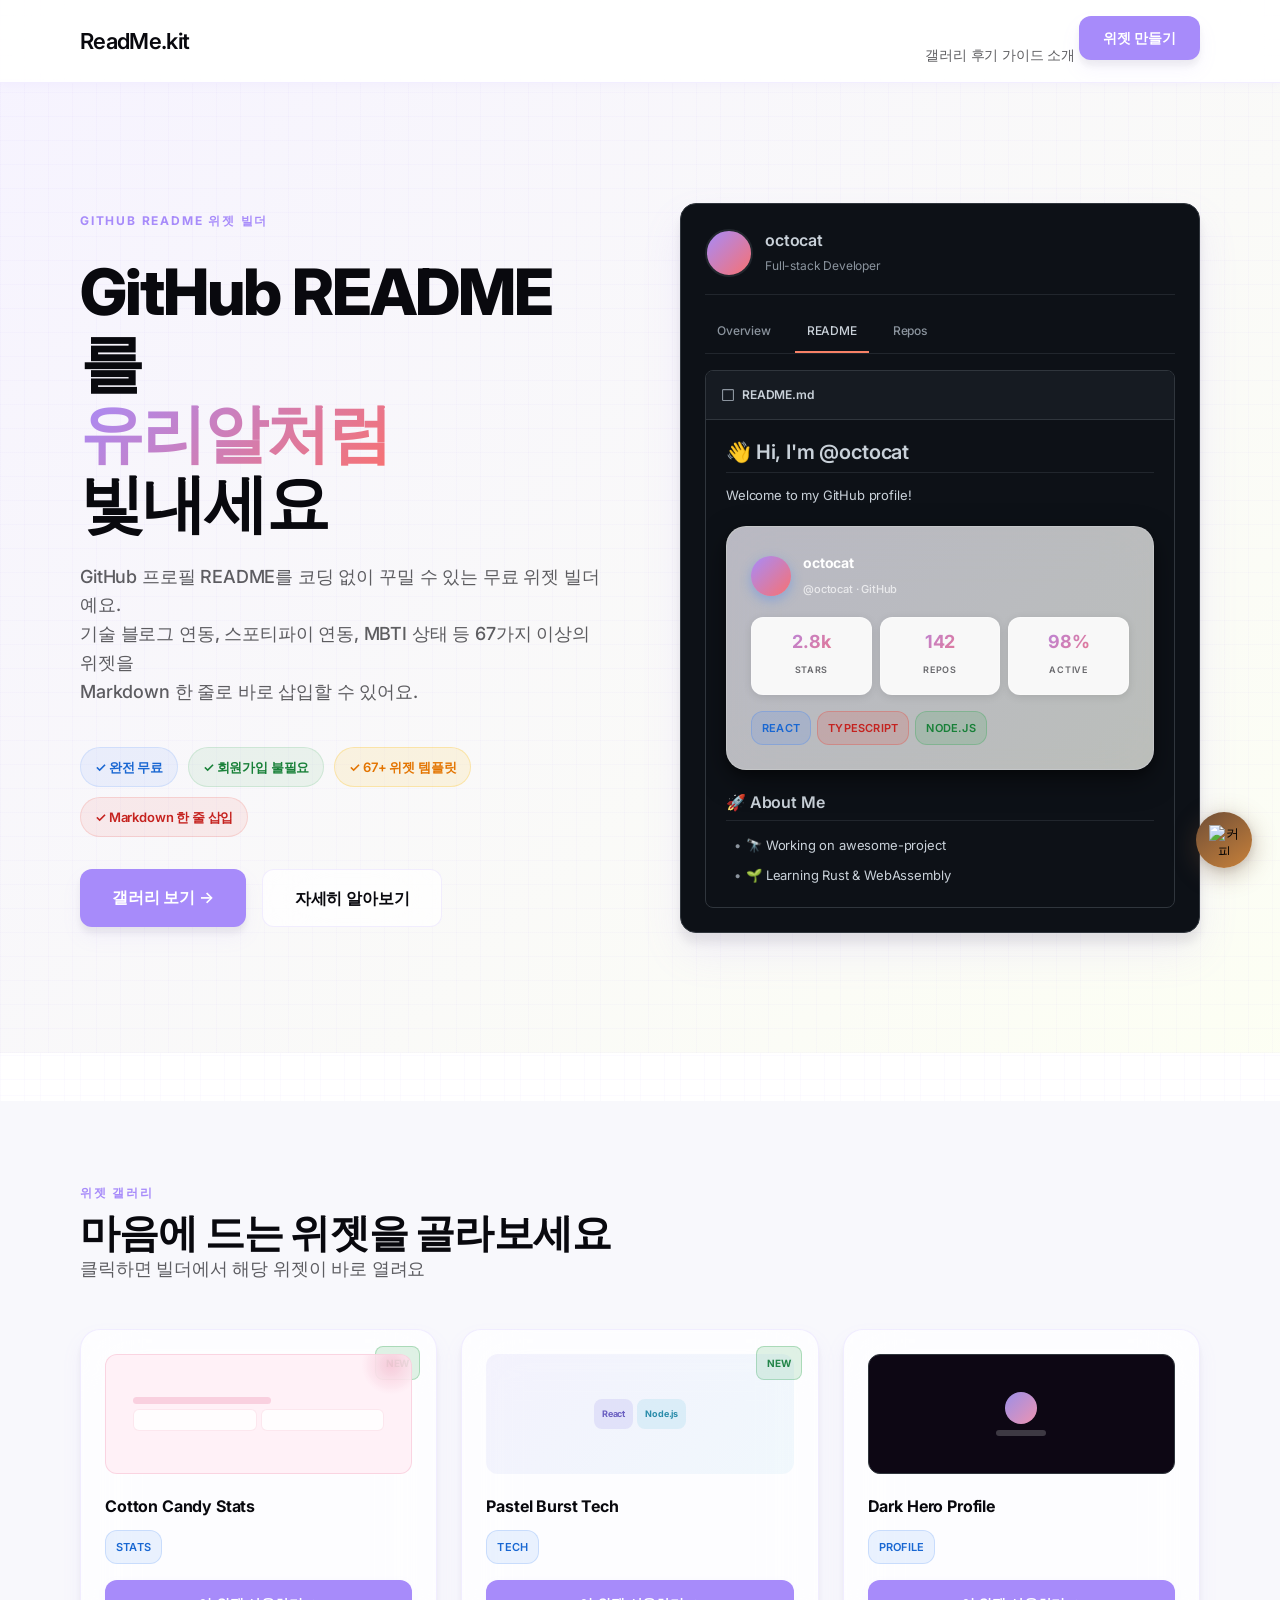
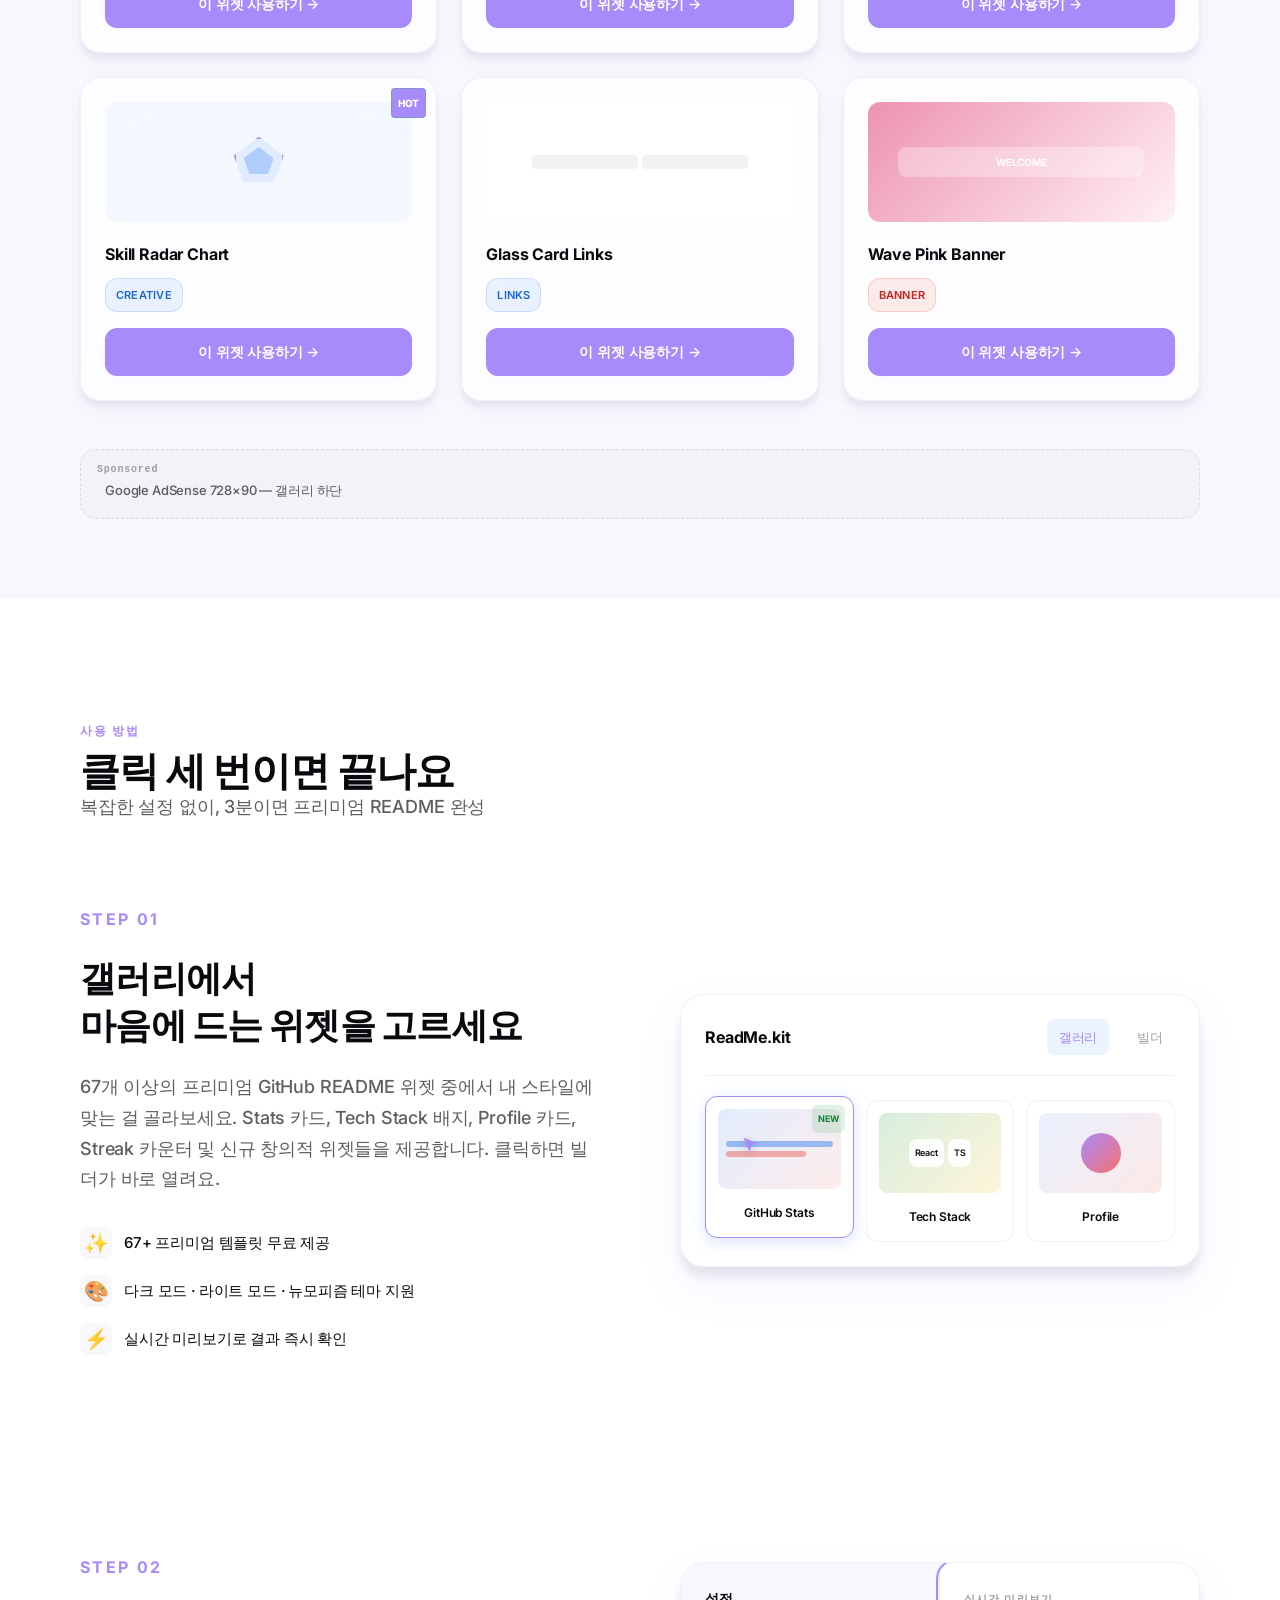
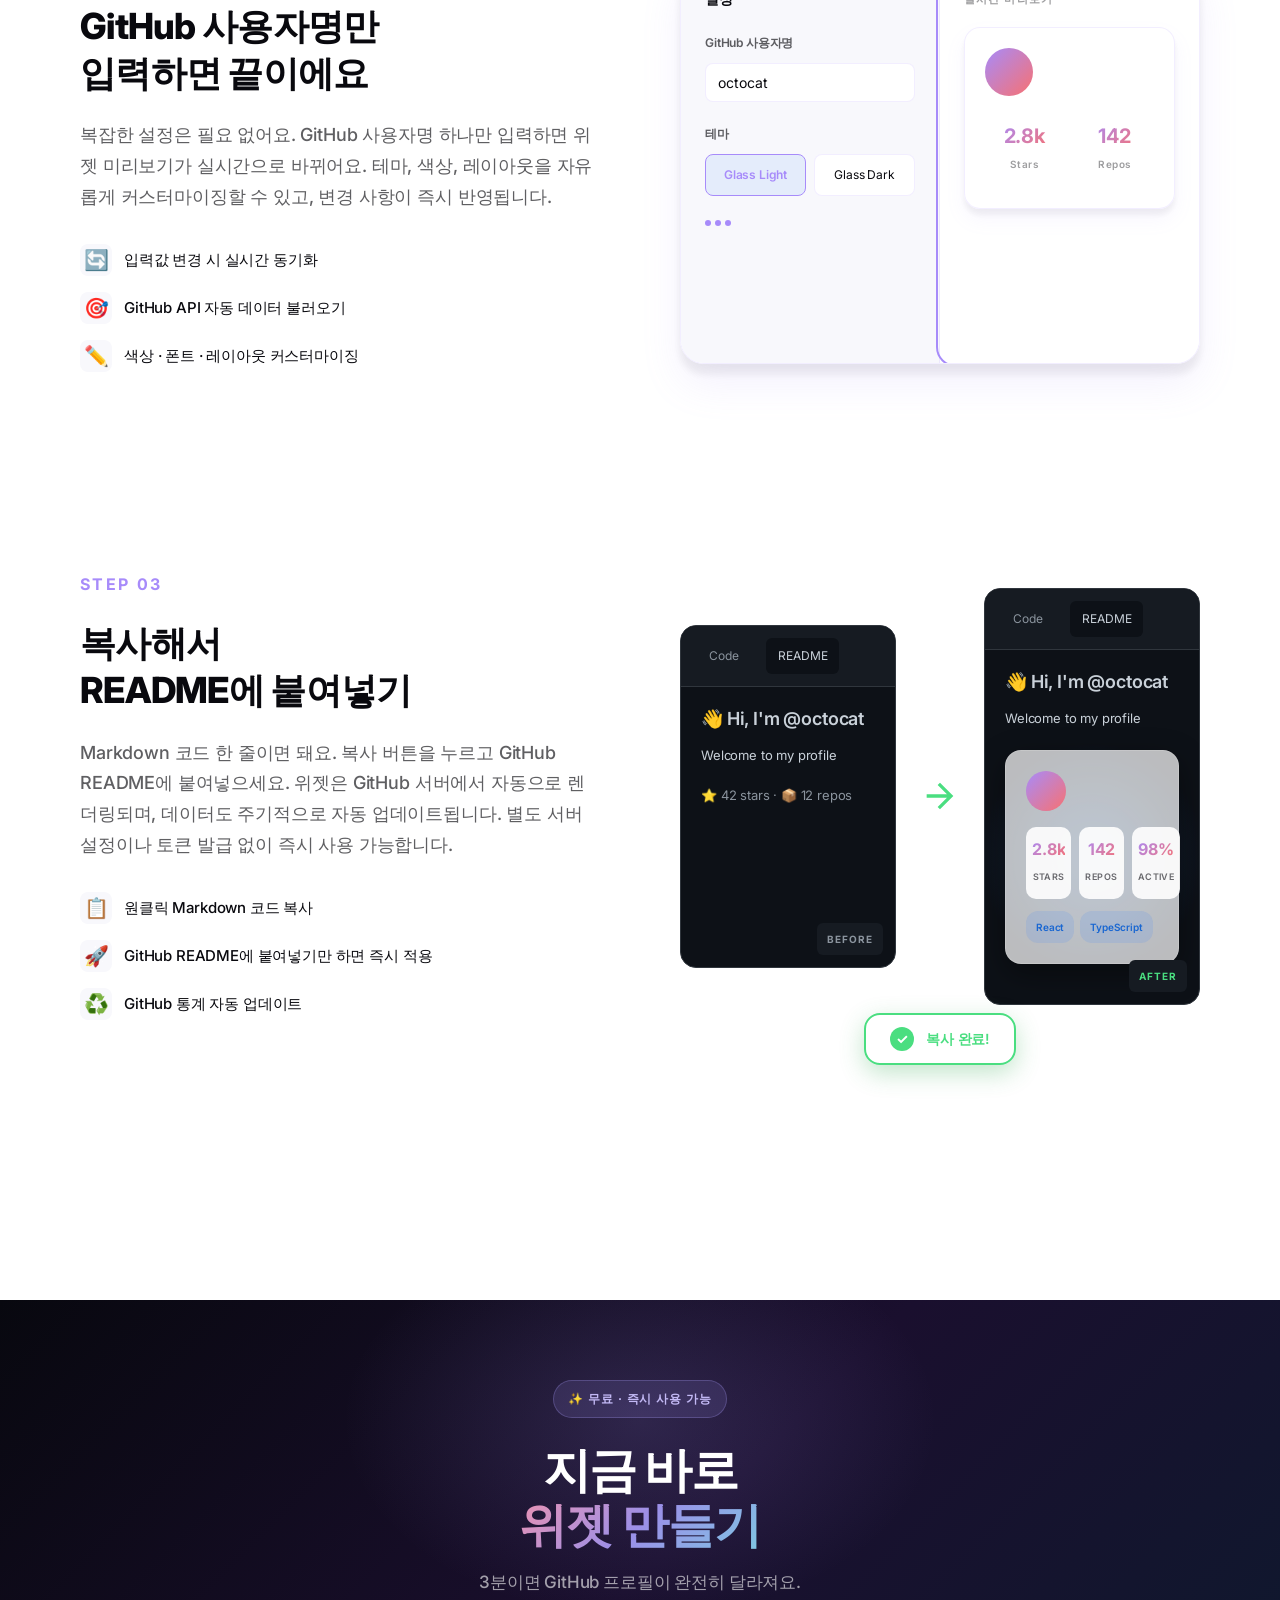
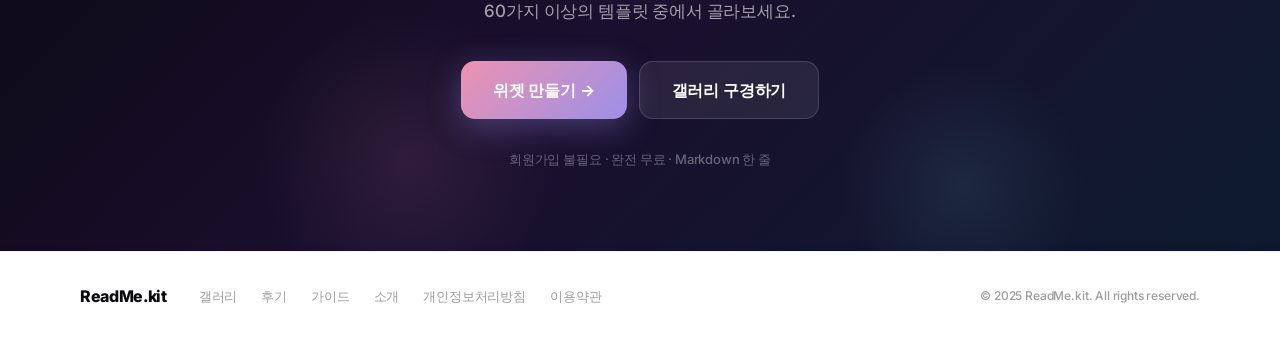
==== commit e020b796: "Rebrand all pages to ReadMe.kit + comprehensive dark mode styles" ====
--- a/index.html
+++ b/index.html
@@ -1,37 +1,30 @@
 <!DOCTYPE html>
 <html lang="ko">
-
 <head>
   <meta charset="UTF-8">
-  <meta name="naver-site-verification" content="d3cf9f8cacf2d3e321857160ba601cabeebcd3ba" />
   <!-- ================== 기본 메타 태그 (SEO) ================== -->
-  <meta name="title" content="GitGloss — GitHub README 위젯 빌더 | 무료 프로필 꾸미기">
-  <meta name="description"
-    content="GitHub 프로필 README를 코딩 없이 꾸미세요. Stats 카드, Tech Stack 배지, Profile 카드 등 60개 이상의 프리미엄 위젯을 Markdown 한 줄로 바로 삽입할 수 있어요. 완전 무료, 회원가입 불필요.">
-  <meta name="keywords"
-    content="GitHub README, 깃허브 프로필 꾸미기, GitHub 위젯, README 꾸미기, GitHub Stats, Tech Stack Badge, 개발자 프로필, readme 위젯 생성">
-  <meta name="author" content="GitGloss">
+  <meta name="title" content="ReadMe.kit — GitHub README 위젯 빌더 | 무료 프로필 꾸미기">
+  <meta name="description" content="GitHub 프로필 README를 코딩 없이 꾸미세요. Stats 카드, Tech Stack 배지, Profile 카드 등 60개 이상의 프리미엄 위젯을 Markdown 한 줄로 바로 삽입할 수 있어요. 완전 무료, 회원가입 불필요.">
+  <meta name="keywords" content="GitHub README, 깃허브 프로필 꾸미기, GitHub 위젯, README 꾸미기, GitHub Stats, Tech Stack Badge, 개발자 프로필, readme 위젯 생성">
+  <meta name="author" content="ReadMe.kit">
   <meta name="robots" content="index, follow">
-  <meta name="msvalidate.01" content="A2891CCBCAC29E2D299E1DC3D15D3A97" />
   <!-- ================== Open Graph ================== -->
-  <meta property="og:title" content="GitGloss — GitHub README 위젯 빌더 | 무료 프로필 꾸미기">
-  <meta property="og:description"
-    content="GitHub 프로필 README를 코딩 없이 꾸미세요. Stats 카드, Tech Stack 배지, Profile 카드 등 60개 이상의 프리미엄 위젯을 Markdown 한 줄로 바로 삽입할 수 있어요. 완전 무료, 회원가입 불필요.">
+  <meta property="og:title" content="ReadMe.kit — GitHub README 위젯 빌더 | 무료 프로필 꾸미기">
+  <meta property="og:description" content="GitHub 프로필 README를 코딩 없이 꾸미세요. Stats 카드, Tech Stack 배지, Profile 카드 등 60개 이상의 프리미엄 위젯을 Markdown 한 줄로 바로 삽입할 수 있어요. 완전 무료, 회원가입 불필요.">
   <meta property="og:type" content="website">
   <meta property="og:url" content="https://gitgloss.io/">
   <meta property="og:image" content="https://gitgloss.io/assets/images/og-image.png">
   <meta property="og:image:width" content="1200">
   <meta property="og:image:height" content="630">
-  <meta property="og:image:alt" content="GitGloss — GitHub README 위젯 빌더">
-  <meta property="og:site_name" content="GitGloss">
+  <meta property="og:image:alt" content="ReadMe.kit — GitHub README 위젯 빌더">
+  <meta property="og:site_name" content="ReadMe.kit">
   <meta property="og:locale" content="ko_KR">
   <!-- ================== Twitter 카드 ================== -->
   <meta name="twitter:card" content="summary_large_image">
-  <meta name="twitter:title" content="GitGloss — GitHub README 위젯 빌더 | 무료 프로필 꾸미기">
-  <meta name="twitter:description"
-    content="GitHub 프로필 README를 코딩 없이 꾸미세요. Stats 카드, Tech Stack 배지, Profile 카드 등 60가지 이상의 위젯을 Markdown 한 줄로 바로 삽입할 수 있어요. 완전 무료, 회원가입 불필요.">
+  <meta name="twitter:title" content="ReadMe.kit — GitHub README 위젯 빌더 | 무료 프로필 꾸미기">
+  <meta name="twitter:description" content="GitHub 프로필 README를 코딩 없이 꾸미세요. Stats 카드, Tech Stack 배지, Profile 카드 등 60가지 이상의 위젯을 Markdown 한 줄로 바로 삽입할 수 있어요. 완전 무료, 회원가입 불필요.">
   <meta name="twitter:image" content="https://gitgloss.io/assets/images/og-image.png">
-  <meta name="twitter:image:alt" content="GitGloss — GitHub README 위젯 빌더">
+  <meta name="twitter:image:alt" content="ReadMe.kit — GitHub README 위젯 빌더">
   <meta name="twitter:site" content="@gitgloss">
   <meta name="twitter:creator" content="@gitgloss">
   <!-- ================== SEO 보완 ================== -->
@@ -42,101 +35,117 @@
   <link rel="canonical" href="https://gitgloss.io/">
   <!-- ================== 웹앱 최적화 ================== -->
   <meta name="theme-color" content="#4285F4">
-  <meta name="application-name" content="GitGloss">
+  <meta name="application-name" content="ReadMe.kit">
   <meta name="msapplication-TileColor" content="#4285F4">
   <meta name="apple-mobile-web-app-capable" content="yes">
-  <meta name="apple-mobile-web-app-title" content="GitGloss">
+  <meta name="apple-mobile-web-app-title" content="ReadMe.kit">
   <!-- ================== 아이콘 ================== -->
   <link rel="icon" href="/favicon.ico" type="image/x-icon">
   <link rel="apple-touch-icon" href="/apple-touch-icon.png">
   <link rel="manifest" href="/site.webmanifest">
   <meta name="viewport" content="width=device-width, initial-scale=1.0">
-  <title>GitGloss — Premium Developer Identity Studio</title>
+  <title>ReadMe.kit — Premium Developer Identity Studio</title>
   <link rel="preconnect" href="https://fonts.googleapis.com">
   <link rel="preconnect" href="https://fonts.gstatic.com" crossorigin>
   <link href="https://fonts.googleapis.com/css2?family=Inter:wght@400;500;600;700;800&display=swap" rel="stylesheet">
   <link rel="stylesheet" href="assets/css/style.css">
   <style>
-    html {
-      scroll-behavior: smooth;
-    }
-
-    * {
-      font-family: 'Inter', -apple-system, BlinkMacSystemFont, sans-serif;
-    }
+    html { scroll-behavior: smooth; }
+    * { font-family: 'Inter', -apple-system, BlinkMacSystemFont, sans-serif; }
 
     /* ── NAV ── */
-    /* ── NAV OVERRIDES ── */
     .nav-cta {
-      background: var(--m3-primary);
-      color: var(--m3-on-primary);
-      border-radius: 100px;
-      font: var(--label-lg);
-      box-shadow: var(--fluent-shadow-md);
-      transition: all 0.2s;
-    }
-
-    .nav-cta:hover {
-      background: #0056a7;
-      transform: translateY(-1px);
-      box-shadow: var(--fluent-shadow-lg);
+      margin-left: auto;
+      padding: 10px 24px;
+      background: var(--google-blue);
+      color: #fff; border: none; border-radius: 12px;
+      font-size: 14px; font-weight: 600; cursor: pointer;
+      font-family: var(--font-sans);
+      box-shadow: var(--shadow-depth);
+      position: relative;
+      overflow: hidden;
+    }
+
+    .nav-cta span {
+      position: relative;
+      z-index: 1;
     }
 
     /* ── HERO ── */
-    /* ── HERO REDESIGN ── */
     .hero {
-      display: grid;
-      grid-template-columns: 1.2fr 1fr;
-      gap: 80px;
-      align-items: center;
+      display: grid; grid-template-columns: 1fr 1fr;
+      gap: 80px; align-items: center;
       padding: 120px 80px;
-      background: var(--m3-background);
-      background-image: var(--grid-pattern);
-      background-size: 40px 40px;
+      background: var(--bg-main);
+      background-image: var(--gradient-hero), var(--grid-pattern);
       position: relative;
-      max-width: 1440px;
-      margin: 0 auto;
-    }
-
-    .m3-label-large {
-      font: var(--label-lg);
-      color: var(--m3-primary);
-      letter-spacing: 0.15em;
-      text-transform: uppercase;
-      margin-bottom: 24px;
-    }
-
-    .m3-display-large {
-      font: var(--display-lg);
-      color: var(--m3-on-background);
-      line-height: 1.1;
-      letter-spacing: -0.04em;
-      margin-bottom: 24px;
-    }
-
-    .text-gradient {
-      background: linear-gradient(135deg, var(--m3-primary), #6200EE);
+    }
+    .eyebrow {
+      font-size: 12px; font-weight: 700;
+      letter-spacing: .15em; text-transform: uppercase;
+      color: var(--google-blue); margin-bottom: 24px;
+    }
+    .hero-h1 {
+      font-size: clamp(32px, 5vw, 64px);
+      font-weight: 800; color: var(--text-main);
+      line-height: 1.1; letter-spacing: -.03em; margin-bottom: 24px;
+    }
+    .hero-h1 em {
+      font-style: normal;
+      background: var(--gradient-blue-red);
       -webkit-background-clip: text;
       -webkit-text-fill-color: transparent;
-    }
-
+      background-clip: text;
+    }
     .hero-desc {
-      font: var(--body-lg);
-      color: var(--m3-on-surface-variant);
-      line-height: 1.6;
-      margin-bottom: 40px;
-    }
-
-    .hero-features {
-      display: flex;
-      gap: 12px;
-      flex-wrap: wrap;
-      margin-bottom: 40px;
-    }
-
-    .hero-btns {
-      display: flex;
-      gap: 16px;
+      font-size: 18px; color: var(--text-sub);
+      line-height: 1.6; margin-bottom: 40px; font-weight: 500;
+    }
+    .hero-btns { display: flex; gap: 16px; }
+    .btn-primary-hero {
+      padding: 16px 32px;
+      background: var(--google-blue);
+      color: #fff; border: none; border-radius: 12px;
+      font-size: 16px; font-weight: 600; cursor: pointer;
+      font-family: var(--font-sans);
+      text-decoration: none; display: inline-block;
+      box-shadow: var(--shadow-depth);
+      position: relative;
+      overflow: hidden;
+      transition: all .2s;
+    }
+
+    .btn-primary-hero::before {
+      display: none;
+    }
+
+    .btn-primary-hero:hover::before {
+      display: none;
+    }
+
+    .btn-primary-hero:hover {
+      background: #3367d6;
+      transform: translateY(-2px);
+      box-shadow: var(--shadow-float);
+    }
+
+    .btn-primary-hero span {
+      position: relative;
+      z-index: 1;
+    }
+    .btn-ghost-hero {
+      padding: 16px 32px;
+      background: var(--glass-white);
+      border: 1px solid var(--glass-border);
+      color: var(--text-main); border-radius: 12px;
+      font-size: 16px; cursor: pointer; font-weight: 600;
+      font-family: var(--font-sans);
+      text-decoration: none; display: inline-block;
+      backdrop-filter: var(--blur-effect);
+      transition: all .2s;
+    }
+    .btn-ghost-hero:hover {
+      background: rgba(0, 0, 0, 0.04);
     }
 
     /* Hero right — GitHub README Mockup (No Animation) */
@@ -275,7 +284,7 @@
       color: #8b949e;
     }
 
-    /* GitGloss Widget Embedded in GitHub README (No Animation) */
+    /* ReadMe.kit Widget Embedded in GitHub README (No Animation) */
     .gitgloss-widget-embed {
       background: var(--glass-white);
       backdrop-filter: var(--blur-effect);
@@ -285,7 +294,7 @@
       padding: 24px;
       margin: 20px 0;
       box-shadow: 0 10px 30px rgba(0, 0, 0, 0.4),
-        0 5px 10px rgba(0, 0, 0, 0.3);
+                  0 5px 10px rgba(0, 0, 0, 0.3);
       position: relative;
       /* transform, transition, hover 제거 */
     }
@@ -397,75 +406,32 @@
     .ad-banner {
       margin: 0 80px;
       padding: 16px 24px;
-      background: rgba(0, 0, 0, .02);
-      border: 1px dashed rgba(0, 0, 0, .1);
+      background: rgba(0,0,0,.02);
+      border: 1px dashed rgba(0,0,0,.1);
       border-radius: 16px;
-      display: flex;
-      align-items: center;
-      justify-content: space-between;
+      display: flex; align-items: center; justify-content: space-between;
       position: relative;
     }
-
     .ad-banner::before {
       content: 'Sponsored';
-      position: absolute;
-      top: 8px;
-      left: 16px;
-      font-size: 10px;
-      color: rgba(0, 0, 0, .35);
-      letter-spacing: .08em;
-      font-family: var(--font-mono);
-      font-weight: 600;
-    }
-
-    .ad-banner-text {
-      font-size: 13px;
-      color: var(--text-sub);
-      padding-top: 12px;
-      font-weight: 500;
-    }
-
-    .ad-banner-slot {
-      font-size: 11px;
-      color: var(--text-hint);
-      font-family: var(--font-mono);
-    }
+      position: absolute; top: 8px; left: 16px;
+      font-size: 10px; color: rgba(0,0,0,.35);
+      letter-spacing: .08em; font-family: var(--font-mono); font-weight: 600;
+    }
+    .ad-banner-text { font-size: 13px; color: var(--text-sub); padding-top: 12px; font-weight: 500; }
+    .ad-banner-slot { font-size: 11px; color: var(--text-hint); font-family: var(--font-mono); }
 
     /* ── GALLERY ── */
-    .gallery-section {
-      padding: 80px 80px;
-      background: var(--bg-subtle);
-    }
-
+    .gallery-section { padding: 80px 80px; background: var(--bg-subtle); }
     .section-eyebrow {
-      font-size: 12px;
-      font-weight: 700;
-      letter-spacing: .15em;
-      text-transform: uppercase;
-      color: var(--google-blue);
-      margin-bottom: 16px;
-    }
-
-    .section-title {
-      font-size: 40px;
-      font-weight: 800;
-      color: var(--text-main);
-      margin-bottom: 12px;
-      letter-spacing: -.02em;
-    }
-
-    .section-desc {
-      font-size: 18px;
-      color: var(--text-sub);
-      margin-bottom: 48px;
-      font-weight: 500;
-    }
-
-    .gallery-grid {
-      display: grid;
-      grid-template-columns: repeat(3, 1fr);
-      gap: 24px;
-    }
+      font-size: 12px; font-weight: 700;
+      letter-spacing: .15em; text-transform: uppercase;
+      color: var(--google-blue); margin-bottom: 16px;
+    }
+    .section-title { font-size: 40px; font-weight: 800; color: var(--text-main); margin-bottom: 12px; letter-spacing: -.02em; }
+    .section-desc  { font-size: 18px; color: var(--text-sub); margin-bottom: 48px; font-weight: 500; }
+
+    .gallery-grid { display: grid; grid-template-columns: repeat(3,1fr); gap: 24px; }
 
     /* Badge styles */
     .badge-blue {
@@ -521,11 +487,8 @@
     .g-card {
       background: var(--glass-white);
       border: 1px solid var(--glass-border);
-      border-radius: 20px;
-      padding: 24px;
-      cursor: pointer;
-      transition: all .3s;
-      position: relative;
+      border-radius: 20px; padding: 24px;
+      cursor: pointer; transition: all .3s; position: relative;
       backdrop-filter: var(--blur-effect);
       box-shadow: var(--shadow-depth);
       transform: translateZ(0);
@@ -549,72 +512,32 @@
     .g-card:hover {
       transform: translateY(-4px) translateZ(20px);
       box-shadow: var(--shadow-float);
-      border-color: rgba(66, 133, 244, .3);
-    }
-
+      border-color: rgba(66,133,244,.3);
+    }
     .g-thumb {
-      height: 120px;
-      border-radius: 12px;
-      margin-bottom: 20px;
-      overflow: hidden;
-      display: flex;
-      align-items: center;
-      justify-content: center;
+      height: 120px; border-radius: 12px;
+      margin-bottom: 20px; overflow: hidden;
+      display: flex; align-items: center; justify-content: center;
       position: relative;
       background: var(--bg-subtle);
     }
-
-    .g-thumb-bars {
-      width: 80%;
-      display: flex;
-      flex-direction: column;
-      gap: 8px;
-    }
-
-    .thumb-bar {
-      height: 8px;
-      border-radius: 4px;
-    }
-
-    .g-title {
-      font-size: 16px;
-      font-weight: 700;
-      color: var(--text-main);
-      margin-bottom: 12px;
-    }
-
-    .g-meta {
-      display: flex;
-      gap: 8px;
-      flex-wrap: wrap;
-      margin-bottom: 16px;
-    }
-
+    .g-thumb-bars { width: 80%; display: flex; flex-direction: column; gap: 8px; }
+    .thumb-bar { height: 8px; border-radius: 4px; }
+    .g-title { font-size: 16px; font-weight: 700; color: var(--text-main); margin-bottom: 12px; }
+    .g-meta  { display: flex; gap: 8px; flex-wrap: wrap; margin-bottom: 16px; }
     .card-new {
-      position: absolute;
-      top: 16px;
-      right: 16px;
-      font-size: 10px;
-      font-weight: 700;
-      background: rgba(52, 168, 83, .15);
-      color: #188038;
-      border: 1px solid rgba(52, 168, 83, .3);
-      border-radius: 8px;
-      padding: 4px 10px;
-    }
-
+      position: absolute; top: 16px; right: 16px;
+      font-size: 10px; font-weight: 700;
+      background: rgba(52,168,83,.15); color: #188038;
+      border: 1px solid rgba(52,168,83,.3);
+      border-radius: 8px; padding: 4px 10px;
+    }
     .use-btn {
-      display: block;
-      width: 100%;
-      padding: 12px;
+      display: block; width: 100%; padding: 12px;
       background: var(--google-blue);
       border: none;
-      border-radius: 12px;
-      font-size: 14px;
-      font-weight: 600;
-      color: #fff;
-      text-align: center;
-      cursor: pointer;
+      border-radius: 12px; font-size: 14px; font-weight: 600;
+      color: #fff; text-align: center; cursor: pointer;
       font-family: var(--font-sans);
       text-decoration: none;
       box-shadow: var(--shadow-subtle);
@@ -644,68 +567,29 @@
 
     /* Native ad card */
     .ad-native-card {
-      background: rgba(0, 0, 0, .02);
-      border: 1px dashed rgba(0, 0, 0, .1);
-      border-radius: 20px;
-      padding: 24px;
-      position: relative;
-    }
-
+      background: rgba(0,0,0,.02);
+      border: 1px dashed rgba(0,0,0,.1);
+      border-radius: 20px; padding: 24px; position: relative;
+    }
     .ad-native-card::before {
-      content: 'Sponsored';
-      position: absolute;
-      top: 16px;
-      left: 20px;
-      font-size: 10px;
-      color: rgba(0, 0, 0, .35);
-      letter-spacing: .08em;
-      font-family: var(--font-mono);
-      font-weight: 600;
-    }
-
-    .ad-native-title {
-      font-size: 16px;
-      font-weight: 700;
-      color: var(--text-main);
-      margin-top: 24px;
-      margin-bottom: 8px;
-    }
-
-    .ad-native-desc {
-      font-size: 14px;
-      color: var(--text-sub);
-      line-height: 1.6;
-      margin-bottom: 16px;
-      font-weight: 500;
-    }
+      content: 'Sponsored'; position: absolute; top: 16px; left: 20px;
+      font-size: 10px; color: rgba(0,0,0,.35);
+      letter-spacing: .08em; font-family: var(--font-mono); font-weight: 600;
+    }
+    .ad-native-title { font-size: 16px; font-weight: 700; color: var(--text-main); margin-top: 24px; margin-bottom: 8px; }
+    .ad-native-desc  { font-size: 14px; color: var(--text-sub); line-height: 1.6; margin-bottom: 16px; font-weight: 500; }
 
     /* ── FOOTER ── */
     .page-footer {
       background: var(--bg-main);
       border-top: 1px solid var(--glass-border);
       padding: 32px 80px;
-      display: flex;
-      align-items: center;
-      gap: 32px;
-      font-size: 14px;
-      color: var(--text-hint);
-      font-weight: 500;
-    }
-
-    .footer-links {
-      display: flex;
-      gap: 24px;
-    }
-
-    .footer-link {
-      color: var(--text-hint);
-      text-decoration: none;
-      transition: .2s;
-    }
-
-    .footer-link:hover {
-      color: var(--text-main);
-    }
+      display: flex; align-items: center; gap: 32px;
+      font-size: 14px; color: var(--text-hint); font-weight: 500;
+    }
+    .footer-links { display: flex; gap: 24px; }
+    .footer-link { color: var(--text-hint); text-decoration: none; transition: .2s; }
+    .footer-link:hover { color: var(--text-main); }
 
     /* ── HOW TO SECTION (Toss-style Detailed) ── */
     .how-to-section {
@@ -726,7 +610,7 @@
       direction: rtl;
     }
 
-    .step-detail.reverse>* {
+    .step-detail.reverse > * {
       direction: ltr;
     }
 
@@ -940,23 +824,10 @@
     }
 
     @keyframes cursor-click {
-
-      0%,
-      100% {
-        transform: translate(0, 0);
-      }
-
-      25% {
-        transform: translate(120px, 0);
-      }
-
-      50% {
-        transform: translate(120px, 0) scale(0.9);
-      }
-
-      75% {
-        transform: translate(120px, 0);
-      }
+      0%, 100% { transform: translate(0, 0); }
+      25% { transform: translate(120px, 0); }
+      50% { transform: translate(120px, 0) scale(0.9); }
+      75% { transform: translate(120px, 0); }
     }
 
     /* Builder Mockup */
@@ -1007,16 +878,8 @@
     }
 
     @keyframes input-pulse {
-
-      0%,
-      100% {
-        border-color: var(--glass-border);
-      }
-
-      50% {
-        border-color: var(--google-blue);
-        box-shadow: 0 0 0 3px rgba(66, 133, 244, 0.1);
-      }
+      0%, 100% { border-color: var(--glass-border); }
+      50% { border-color: var(--google-blue); box-shadow: 0 0 0 3px rgba(66, 133, 244, 0.1); }
     }
 
     .theme-selector {
@@ -1057,25 +920,12 @@
       animation: typing-bounce 1.4s ease-in-out infinite;
     }
 
-    .typing-indicator .dot:nth-child(2) {
-      animation-delay: 0.2s;
-    }
-
-    .typing-indicator .dot:nth-child(3) {
-      animation-delay: 0.4s;
-    }
+    .typing-indicator .dot:nth-child(2) { animation-delay: 0.2s; }
+    .typing-indicator .dot:nth-child(3) { animation-delay: 0.4s; }
 
     @keyframes typing-bounce {
-
-      0%,
-      60%,
-      100% {
-        transform: translateY(0);
-      }
-
-      30% {
-        transform: translateY(-8px);
-      }
+      0%, 60%, 100% { transform: translateY(0); }
+      30% { transform: translateY(-8px); }
     }
 
     .builder-preview {
@@ -1154,15 +1004,8 @@
     }
 
     @keyframes pulse-ring {
-      0% {
-        opacity: 1;
-        transform: scale(1);
-      }
-
-      100% {
-        opacity: 0;
-        transform: scale(1.05);
-      }
+      0% { opacity: 1; transform: scale(1); }
+      100% { opacity: 0; transform: scale(1.05); }
     }
 
     /* README Comparison */
@@ -1255,15 +1098,8 @@
     }
 
     @keyframes arrow-pulse {
-
-      0%,
-      100% {
-        transform: translateX(0);
-      }
-
-      50% {
-        transform: translateX(8px);
-      }
+      0%, 100% { transform: translateX(0); }
+      50% { transform: translateX(8px); }
     }
 
     /* Embedded Widget in README */
@@ -1278,7 +1114,6 @@
         opacity: 0;
         transform: translateY(20px) scale(0.95);
       }
-
       to {
         opacity: 1;
         transform: translateY(0) scale(1);
@@ -1294,15 +1129,8 @@
     }
 
     @keyframes glow-pulse {
-
-      0%,
-      100% {
-        opacity: 0.5;
-      }
-
-      50% {
-        opacity: 1;
-      }
+      0%, 100% { opacity: 0.5; }
+      50% { opacity: 1; }
     }
 
     .widget-card-embed {
@@ -1390,7 +1218,6 @@
         opacity: 0;
         transform: translateX(-50%) translateY(10px);
       }
-
       to {
         opacity: 1;
         transform: translateX(-50%) translateY(0);
@@ -1417,191 +1244,594 @@
     }
 
     @media (max-width: 1024px) {
-      .hero {
-        grid-template-columns: 1fr;
-        gap: 48px;
-        padding: 80px 40px;
-      }
-
-      .gallery-section {
-        padding: 60px 40px;
-      }
-
-      .how-to-section {
-        padding: 80px 40px;
-      }
-
-      .gallery-grid {
-        grid-template-columns: 1fr 1fr;
-      }
-
-      .step-detail {
-        grid-template-columns: 1fr;
-        gap: 48px;
-      }
-
-      .step-detail.reverse {
-        direction: ltr;
-      }
-
-      .builder-split {
-        grid-template-columns: 1fr;
-      }
-
-      .builder-panel {
-        border-right: none;
-        border-bottom: 1px solid var(--glass-border);
-      }
-
-      .readme-comparison {
-        grid-template-columns: 1fr;
-      }
-
-      .transform-arrow {
-        transform: rotate(90deg);
-        margin: 16px 0;
-      }
-
-      .nav-links {
-        display: none;
-      }
-
-      .ad-banner {
-        margin: 0 40px;
-      }
-
-      .page-footer {
-        padding: 24px 40px;
-      }
-    }
-
+      .hero { grid-template-columns: 1fr; gap: 48px; padding: 80px 40px; }
+      .gallery-section { padding: 60px 40px; }
+      .how-to-section { padding: 80px 40px; }
+      .gallery-grid { grid-template-columns: 1fr 1fr; }
+      .step-detail { grid-template-columns: 1fr; gap: 48px; }
+      .step-detail.reverse { direction: ltr; }
+      .builder-split { grid-template-columns: 1fr; }
+      .builder-panel { border-right: none; border-bottom: 1px solid var(--glass-border); }
+      .readme-comparison { grid-template-columns: 1fr; }
+      .transform-arrow { transform: rotate(90deg); margin: 16px 0; }
+      .nav-links { display: none; }
+      .ad-banner { margin: 0 40px; }
+      .page-footer { padding: 24px 40px; }
+    }
     @media (max-width: 640px) {
-      .hero {
-        padding: 60px 24px;
-      }
-
-      .gallery-section {
-        padding: 48px 24px;
-      }
-
-      .how-to-section {
-        padding: 60px 24px;
-      }
-
-      .gallery-grid {
-        grid-template-columns: 1fr;
-      }
-
-      .step-title {
-        font-size: 28px;
-      }
-
-      .step-desc {
-        font-size: 16px;
-      }
-
-      .gallery-grid-mini {
-        grid-template-columns: 1fr;
-      }
-
-      .ad-banner {
-        margin: 0 24px;
-      }
-
-      .page-footer {
-        padding: 20px 24px;
-        flex-direction: column;
-        gap: 16px;
-      }
-    }
-
-    </head><body>< !-- Schema.org WebSite 구조화 데이터 --><script type="application/ld+json"> {
-
-      "@context": "https://schema.org",
-      "@type": "WebSite",
-      "name": "GitGloss",
-      "url": "https://gitgloss.io",
-      "description": "GitHub README 위젯 생성 도구. 개발자 프로필을 프리미엄 위젯으로 꾸미세요.",
-      "potentialAction": {
-        "@type": "SearchAction",
-        "target": "https://gitgloss.io/gallery.html?q={search_term_string}",
-        "query-input": "required name=search_term_string"
-      }
-    }
-
-    </script>< !-- Schema.org SoftwareApplication 구조화 데이터 --><script type="application/ld+json"> {
-
-      "@context": "https://schema.org",
-      "@type": "SoftwareApplication",
-      "name": "GitGloss Widget Builder",
-      "applicationCategory": "DeveloperApplication",
-      "operatingSystem": "Web",
-      "offers": {
-        "@type": "Offer",
-          "price": "0",
-          "priceCurrency": "KRW"
-      }
-
-      ,
-      "description": "GitHub README에 삽입할 수 있는 프리미엄 위젯을 무료로 만드는 온라인 빌더. Stats, Tech Stack, Profile, Streak 위젯 지원.",
-      "url": "https://gitgloss.io/builder.html"
-    }
-
-    </script>< !-- NAV --><nav class="nav" aria-label="주요 내비게이션"><a href="/" class="nav-logo" aria-label="GitGloss 홈으로 이동">GitGloss</a><div class="nav-right"><a href="gallery.html" class="nav-link">갤러리</a><a href="docs/showcase/reviews.html" class="nav-link">후기</a><a href="docs/showcase/notion-portfolio.html" class="nav-link">가이드</a><a href="about.html" class="nav-link">소개</a><a href="builder.html" class="nav-cta">위젯 만들기</a></div></nav>< !-- HERO with GitHub README Mockup --><section class="hero" aria-labelledby="hero-heading"><div class="hero-content"><p class="m3-label-large">GITHUB README 위젯 빌더</p><h1 class="m3-display-large" id="hero-heading">GitHub README를<br><span class="text-gradient">유리알처럼</span><br>빛내세요 </h1><p class="m3-body-large hero-desc">GitHub 프로필 README를 코딩 없이 꾸밀 수 있는 무료 위젯 빌더예요.<br>기술 블로그 연동,
-    스포티파이 연동,
-    MBTI 상태 등 67가지 이상의 위젯을<br>Markdown 한 줄로 바로 삽입할 수 있어요. </p><div class="hero-features"><span class="badge-blue">✓ 완전 무료</span><span class="badge-green">✓ 회원가입 불필요</span><span class="badge-yellow">✓ 67+위젯 템플릿</span><span class="badge-red">✓ Markdown 한 줄 삽입</span></div><div class="hero-btns"><a href="gallery.html" class="btn-primary">갤러리 보기 →</a><a href="about.html" class="btn-ghost">자세히 알아보기</a></div></div>< !-- GitHub README Mockup --><div class="hero-right"><div class="github-mockup"><div class="gh-mock-header"><div class="gh-mock-avatar"></div><div class="gh-mock-info"><div class="gh-mock-name">octocat</div><div class="gh-mock-bio">Full-stack Developer</div></div></div><div class="gh-mock-tabs"><span class="gh-mock-tab">Overview</span><span class="gh-mock-tab active">README</span><span class="gh-mock-tab">Repos</span></div><div class="gh-mock-readme"><div class="gh-mock-readme-header"><svg width="12" height="12" viewBox="0 0 16 16" fill="currentColor"><path d="M0 1.75C0 .784.784 0 1.75 0h12.5C15.216 0 16 .784 16 1.75v12.5A1.75 1.75 0 0114.25 16H1.75A1.75 1.75 0 010 14.25V1.75zm1.75-.25a.25.25 0 00-.25.25v12.5c0 .138.112.25.25.25h12.5a.25.25 0 00.25-.25V1.75a.25.25 0 00-.25-.25H1.75z"></path></svg><span>README.md</span></div><div class="gh-mock-content"><div class="gh-mock-title">👋 Hi,
-    I'm @octocat</div>
- <div class="gh-mock-text">Welcome to my GitHub profile !</div>< !-- Embedded GitGloss Widget --><div class="gitgloss-widget-embed"><div class="widget-embed-header"><div class="widget-embed-avatar"></div><div><div class="widget-embed-name">octocat</div><div class="widget-embed-handle">@octocat · GitHub</div></div></div><div class="widget-embed-stats"><div class="widget-embed-stat"><div class="widget-embed-num">2.8k</div><div class="widget-embed-label">STARS</div></div><div class="widget-embed-stat"><div class="widget-embed-num">142</div><div class="widget-embed-label">REPOS</div></div><div class="widget-embed-stat"><div class="widget-embed-num">98%</div><div class="widget-embed-label">ACTIVE</div></div></div><div class="widget-embed-tags"><span class="widget-embed-badge badge-blue">React</span><span class="widget-embed-badge badge-red">TypeScript</span><span class="widget-embed-badge badge-green">Node.js</span></div></div><div class="gh-mock-subtitle">🚀 About Me</div><div class="gh-mock-list"><div class="gh-mock-list-item">🔭 Working on awesome-project</div><div class="gh-mock-list-item">🌱 Learning Rust & WebAssembly</div></div></div></div></div></div></section>< !-- 카카오 애드핏: Most Used 상단 영역 --><div class="ad-most-used" style="display:flex; justify-content:center; margin:24px 0;"><ins class="kakao_ad_area" style="display:none;" data-ad-unit="DAN-vplpvxOSROG0Fz7S" data-ad-width="300"
-    data-ad-height="250"></ins><script type="text/javascript" src="//t1.daumcdn.net/kas/static/ba.min.js" async></script></div>< !-- GALLERY --><section class="gallery-section" id="gallery" aria-labelledby="gallery-heading"><p class="section-eyebrow">위젯 갤러리</p><h2 class="section-title" id="gallery-heading">마음에 드는 위젯을 골라보세요</h2><p class="section-desc">클릭하면 빌더에서 해당 위젯이 바로 열려요</p><ul class="gallery-grid" role="list" style="list-style:none;padding:0;margin:0">< !-- 1: stats-01 Cotton Candy Stats --><li class="g-card" role="listitem"><span class="card-new" aria-label="신규 위젯">NEW</span><div class="g-thumb"
-    style="background:rgba(255,240,247,0.9);border:1px solid rgba(237,147,177,0.3);position:relative;overflow:hidden"
-    aria-hidden="true"><div style="position:absolute;top:-20px;right:-10px;width:60px;height:60px;background:radial-gradient(circle,rgba(237,147,177,0.4),transparent 70%);pointer-events:none"></div><div style="display:flex;flex-direction:column;gap:5px;width:82%;padding:4px 0"><div style="height:7px;border-radius:4px;background:rgba(237,147,177,0.35);width:55%"></div><div style="display:flex;gap:4px"><div style="flex:1;height:22px;border-radius:6px;background:rgba(255,255,255,0.85);border:1px solid rgba(237,147,177,0.2)"></div><div style="flex:1;height:22px;border-radius:6px;background:rgba(255,255,255,0.85);border:1px solid rgba(237,147,177,0.2)"></div></div></div></div><h3 class="g-title">Cotton Candy Stats</h3><div class="g-meta"><span class="badge-blue">Stats</span></div><a href="builder.html?template=stats-01" class="use-btn">이 위젯 사용하기 →</a></li>< !-- 2: tech-04 Pastel Burst --><li class="g-card" role="listitem"><span class="card-new" aria-label="신규 위젯">NEW</span><div class="g-thumb" style="background:linear-gradient(135deg,rgba(155,143,232,0.1),rgba(126,200,227,0.1))"
-    aria-hidden="true"><div style="display:flex;flex-wrap:wrap;gap:4px;justify-content:center;padding:8px"><div style="padding:3px 8px;border-radius:8px;background:rgba(155,143,232,0.2);font-size:9px;font-weight:700;color:#6a5fc1">React</div><div style="padding:3px 8px;border-radius:8px;background:rgba(126,200,227,0.2);font-size:9px;font-weight:700;color:#2a8caa">Node.js</div></div></div><h3 class="g-title">Pastel Burst Tech</h3><div class="g-meta"><span class="badge-blue">Tech</span></div><a href="builder.html?template=tech-04" class="use-btn">이 위젯 사용하기 →</a></li>< !-- 3: profile-02 Dark Hero --><li class="g-card" role="listitem"><div class="g-thumb" style="background:#0D0714;border:1px solid #30363d;" aria-hidden="true"><div style="display:flex;flex-direction:column;align-items:center;gap:6px;"><div style="width:32px;height:32px;border-radius:50%;background:linear-gradient(135deg,#9B8FE8,#ED93B1)"></div><div style="height:6px;width:50px;background:rgba(255,255,255,0.2);border-radius:3px;"></div></div></div><h3 class="g-title">Dark Hero Profile</h3><div class="g-meta"><span class="badge-blue">Profile</span></div><a href="builder.html?template=profile-02" class="use-btn">이 위젯 사용하기 →</a></li>< !-- 4: stats-13 Skill Radar --><li class="g-card" role="listitem"><span class="card-new"
-    style="background:var(--google-blue);color:#fff;padding:2px 6px;border-radius:4px;font-size:10px;font-weight:800;position:absolute;top:10px;right:10px;z-index:2;">HOT</span><div class="g-thumb"
-    style="background:rgba(66,133,244,0.05);display:flex;align-items:center;justify-content:center;"
-    aria-hidden="true"><div style="width:50px;height:50px;background:rgba(66,133,244,0.1);clip-path:polygon(50% 0%, 100% 38%, 81% 91%, 19% 91%, 0% 38%);border:2px solid var(--google-blue);display:flex;align-items:center;justify-content:center;"><div style="width:30px;height:30px;background:rgba(66,133,244,0.3);clip-path:polygon(50% 0%, 100% 38%, 81% 91%, 19% 91%, 0% 38%);"></div></div></div><h3 class="g-title">Skill Radar Chart</h3><div class="g-meta"><span class="badge-blue">Creative</span></div><a href="builder.html?template=stats-13" class="use-btn">이 위젯 사용하기 →</a></li>< !-- 5: links-02 Glass Card --><li class="g-card" role="listitem"><div class="g-thumb" style="background:rgba(255,255,255,0.6);backdrop-filter:blur(10px);" aria-hidden="true"><div style="display:grid;grid-template-columns:1fr 1fr;gap:4px;width:70%;"><div style="height:14px;background:rgba(0,0,0,0.05);border-radius:4px;"></div><div style="height:14px;background:rgba(0,0,0,0.05);border-radius:4px;"></div></div></div><h3 class="g-title">Glass Card Links</h3><div class="g-meta"><span class="badge-blue">Links</span></div><a href="builder.html?template=links-02" class="use-btn">이 위젯 사용하기 →</a></li>< !-- 6: banner-01 Wave Pink --><li class="g-card" role="listitem"><div class="g-thumb" style="background:linear-gradient(135deg,#ED93B1,#FFF0F7);" aria-hidden="true"><div style="width:80%;height:30px;background:rgba(255,255,255,0.3);border-radius:8px;display:flex;align-items:center;justify-content:center;color:#fff;font-size:10px;font-weight:700;">WELCOME</div></div><h3 class="g-title">Wave Pink Banner</h3><div class="g-meta"><span class="badge-red">Banner</span></div><a href="builder.html?template=banner-01" class="use-btn">이 위젯 사용하기 →</a></li></ul>< !-- AD-4: 갤러리 하단 Leaderboard --><div class="ad-banner" style="margin:48px 0 0" aria-label="광고"><div class="ad-banner-text">Google AdSense 728×90 — 갤러리 하단</div><div class="ad-banner-slot"></div></div></section>< !-- HOW TO USE: Toss-style Detailed Steps --><section class="how-to-section" id="guide" aria-labelledby="guide-heading"><p class="section-eyebrow">사용 방법</p><h2 class="section-title" id="guide-heading">클릭 세 번이면 끝나요</h2><p class="section-desc">복잡한 설정 없이, 3분이면 프리미엄 README 완성</p>< !-- Step 1: 위젯 고르기 --><article class="step-detail" aria-labelledby="step1-heading"><div class="step-content"><p class="step-number">STEP 01</p><h3 class="m3-headline-lg" id="step1-heading">갤러리에서<br>마음에 드는 위젯을 고르세요</h3><p class="m3-body-large">67개 이상의 프리미엄 GitHub README 위젯 중에서 내 스타일에 맞는 걸 골라보세요. Stats 카드, Tech Stack 배지, Profile 카드, Streak 카운터 및 신규 창의적 위젯들을 제공합니다. 클릭하면 빌더가 바로 열려요. </p><ul class="step-features" aria-label="Step 1 주요 기능"><li class="feature-item"><span class="feature-icon" aria-hidden="true">✨</span><span>67+프리미엄 템플릿 무료 제공</span></li><li class="feature-item"><span class="feature-icon" aria-hidden="true">🎨</span><span>다크 모드 · 라이트 모드 · 뉴모피즘 테마 지원</span></li><li class="feature-item"><span class="feature-icon" aria-hidden="true">⚡</span><span>실시간 미리보기로 결과 즉시 확인</span></li></ul></div><div class="step-visual"><div class="ui-mockup gallery-mockup" aria-hidden="true"><div class="mockup-header"><div class="mockup-logo">GitGloss</div><div class="mockup-nav"><span class="nav-item active">갤러리</span><span class="nav-item">빌더</span></div></div><div class="mockup-content"><div class="gallery-grid-mini"><div class="widget-card-mini active"><div class="widget-thumb"
-    style="background:linear-gradient(135deg,rgba(66,133,244,.15),rgba(234,67,53,.1))"><div class="thumb-bars"><div class="bar" style="width:100%;background:rgba(66,133,244,.5)"></div><div class="bar" style="width:75%;background:rgba(234,67,53,.4)"></div></div></div><div class="widget-label">GitHub Stats</div><div class="widget-badge">NEW</div></div><div class="widget-card-mini"><div class="widget-thumb"
-    style="background:linear-gradient(135deg,rgba(52,168,83,.2),rgba(251,188,5,.15))"><div class="badge-row-mini"><span class="badge-mini">React</span><span class="badge-mini">TS</span></div></div><div class="widget-label">Tech Stack</div></div><div class="widget-card-mini"><div class="widget-thumb"
-    style="background:linear-gradient(135deg,rgba(66,133,244,.12),rgba(234,67,53,.12))"><div class="profile-mini"><div class="avatar-mini"></div></div></div><div class="widget-label">Profile</div></div></div></div><div class="mockup-cursor"><svg width="20" height="20" viewBox="0 0 24 24" fill="var(--google-blue)"><path d="M3 3l7.07 16.97 2.51-7.39 7.39-2.51L3 3z" /></svg></div></div></div></article>< !-- Step 2: 사용자명 입력 --><article class="step-detail reverse" aria-labelledby="step2-heading"><div class="step-visual"><div class="ui-mockup builder-mockup" aria-hidden="true"><div class="builder-split"><div class="builder-panel"><div class="panel-header">설정</div><div class="input-group"><label>GitHub 사용자명</label><input type="text" value="octocat" class="input-animated" readonly /></div><div class="input-group"><label>테마</label><div class="theme-selector"><div class="theme-option active">Glass Light</div><div class="theme-option">Glass Dark</div></div></div><div class="typing-indicator"><span class="dot"></span><span class="dot"></span><span class="dot"></span></div></div><div class="builder-preview"><div class="preview-label">실시간 미리보기</div><div class="preview-widget"><div class="widget-preview-card"><div class="preview-avatar"></div><div class="preview-stats"><div class="stat-item"><div class="stat-num">2.8k</div><div class="stat-label">Stars</div></div><div class="stat-item"><div class="stat-num">142</div><div class="stat-label">Repos</div></div></div></div></div><div class="preview-pulse"></div></div></div></div></div><div class="step-content"><p class="step-number">STEP 02</p><h3 class="step-title" id="step2-heading">GitHub 사용자명만<br>입력하면 끝이에요</h3><p class="step-desc">복잡한 설정은 필요 없어요. GitHub 사용자명 하나만 입력하면 위젯 미리보기가 실시간으로 바뀌어요. 테마, 색상, 레이아웃을 자유롭게 커스터마이징할 수 있고, 변경 사항이 즉시 반영됩니다. </p><ul class="step-features" aria-label="Step 2 주요 기능"><li class="feature-item"><span class="feature-icon" aria-hidden="true">🔄</span><span>입력값 변경 시 실시간 동기화</span></li><li class="feature-item"><span class="feature-icon" aria-hidden="true">🎯</span><span>GitHub API 자동 데이터 불러오기</span></li><li class="feature-item"><span class="feature-icon" aria-hidden="true">✏️</span><span>색상 · 폰트 · 레이아웃 커스터마이징</span></li></ul></div></article>< !-- Step 3: Copy & Paste --><article class="step-detail" aria-labelledby="step3-heading"><div class="step-content"><p class="step-number">STEP 03</p><h3 class="step-title" id="step3-heading">복사해서<br>README에 붙여넣기</h3><p class="step-desc">Markdown 코드 한 줄이면 돼요. 복사 버튼을 누르고 GitHub README에 붙여넣으세요. 위젯은 GitHub 서버에서 자동으로 렌더링되며, 데이터도 주기적으로 자동 업데이트됩니다. 별도 서버 설정이나 토큰 발급 없이 즉시 사용 가능합니다. </p><ul class="step-features" aria-label="Step 3 주요 기능"><li class="feature-item"><span class="feature-icon" aria-hidden="true">📋</span><span>원클릭 Markdown 코드 복사</span></li><li class="feature-item"><span class="feature-icon" aria-hidden="true">🚀</span><span>GitHub README에 붙여넣기만 하면 즉시 적용</span></li><li class="feature-item"><span class="feature-icon" aria-hidden="true">♻️</span><span>GitHub 통계 자동 업데이트</span></li></ul></div><div class="step-visual"><div class="readme-comparison" aria-hidden="true"><div class="readme-before"><div class="readme-header"><div class="readme-tabs"><span class="tab">Code</span><span class="tab active">README</span></div></div><div class="readme-content plain"><div class="readme-title">👋 Hi, I'm @octocat</div>
- <p class="readme-text">Welcome to my profile</p><div class="readme-stats-plain">⭐ 42 stars · 📦 12 repos</div></div><div class="before-label">Before</div></div><div class="transform-arrow"><svg width="40" height="40" viewBox="0 0 24 24" fill="var(--google-green)"><path d="M12 4l-1.41 1.41L16.17 11H4v2h12.17l-5.58 5.59L12 20l8-8z" /></svg></div><div class="readme-after"><div class="readme-header"><div class="readme-tabs"><span class="tab">Code</span><span class="tab active">README</span></div></div><div class="readme-content premium"><div class="readme-title">👋 Hi, I'm @octocat</div>
- <p class="readme-text">Welcome to my profile</p><div class="embedded-widget"><div class="widget-glow"></div><div class="widget-card-embed"><div class="embed-avatar"></div><div class="embed-stats"><div class="embed-stat"><div class="embed-num">2.8k</div><div class="embed-label">STARS</div></div><div class="embed-stat"><div class="embed-num">142</div><div class="embed-label">REPOS</div></div><div class="embed-stat"><div class="embed-num">98%</div><div class="embed-label">ACTIVE</div></div></div><div class="embed-badges"><span class="embed-badge">React</span><span class="embed-badge">TypeScript</span></div></div></div></div><div class="after-label">After</div></div></div><div class="copy-success-mini" aria-hidden="true"><div class="success-checkmark">✓</div><span>복사 완료 !</span></div></div></article></section>< !-- CTA 배너 --><section style="
- padding: 80px;
+      .hero { padding: 60px 24px; }
+      .gallery-section { padding: 48px 24px; }
+      .how-to-section { padding: 60px 24px; }
+      .gallery-grid { grid-template-columns: 1fr; }
+      .step-title { font-size: 28px; }
+      .step-desc { font-size: 16px; }
+      .gallery-grid-mini { grid-template-columns: 1fr; }
+      .ad-banner { margin: 0 24px; }
+      .page-footer { padding: 20px 24px; flex-direction: column; gap: 16px; }
+    }
+  </style>
+</head>
+<body>
+
+  <!-- Schema.org WebSite 구조화 데이터 -->
+  <script type="application/ld+json">
+  {
+    "@context": "https://schema.org",
+    "@type": "WebSite",
+    "name": "ReadMe.kit",
+    "url": "https://gitgloss.io",
+    "description": "GitHub README 위젯 생성 도구. 개발자 프로필을 프리미엄 위젯으로 꾸미세요.",
+    "potentialAction": {
+      "@type": "SearchAction",
+      "target": "https://gitgloss.io/gallery.html?q={search_term_string}",
+      "query-input": "required name=search_term_string"
+    }
+  }
+  </script>
+  <!-- Schema.org SoftwareApplication 구조화 데이터 -->
+  <script type="application/ld+json">
+  {
+    "@context": "https://schema.org",
+    "@type": "SoftwareApplication",
+    "name": "ReadMe.kit Widget Builder",
+    "applicationCategory": "DeveloperApplication",
+    "operatingSystem": "Web",
+    "offers": {
+      "@type": "Offer",
+      "price": "0",
+      "priceCurrency": "KRW"
+    },
+    "description": "GitHub README에 삽입할 수 있는 프리미엄 위젯을 무료로 만드는 온라인 빌더. Stats, Tech Stack, Profile, Streak 위젯 지원.",
+    "url": "https://gitgloss.io/builder.html"
+  }
+  </script>
+
+  <!-- NAV -->
+  <nav class="nav" aria-label="주요 내비게이션">
+    <a href="/" class="nav-logo" aria-label="ReadMe.kit 홈으로 이동">ReadMe.kit</a>
+    <div class="nav-right">
+      <a href="gallery.html"                        class="nav-link">갤러리</a>
+      <a href="docs/showcase/reviews.html"          class="nav-link">후기</a>
+      <a href="docs/showcase/notion-portfolio.html" class="nav-link">가이드</a>
+      <a href="about.html"                          class="nav-link">소개</a>
+      <a href="builder.html" class="nav-cta">위젯 만들기</a>
+    </div>
+  </nav>
+
+  <!-- HERO with GitHub README Mockup -->
+  <section class="hero" aria-labelledby="hero-heading">
+    <div>
+      <p class="eyebrow">GITHUB README 위젯 빌더</p>
+      <h1 class="hero-h1" id="hero-heading">GitHub README를<br><em>유리알처럼</em><br>빛내세요</h1>
+      <p class="hero-desc">
+        GitHub 프로필 README를 코딩 없이 꾸밀 수 있는 무료 위젯 빌더예요.<br>
+        기술 블로그 연동, 스포티파이 연동, MBTI 상태 등 67가지 이상의 위젯을<br>
+        Markdown 한 줄로 바로 삽입할 수 있어요.
+      </p>
+      <div style="display:flex;gap:10px;flex-wrap:wrap;margin-bottom:32px">
+        <span style="display:inline-flex;align-items:center;gap:6px;padding:7px 14px;border-radius:20px;background:rgba(66,133,244,.08);border:1px solid rgba(66,133,244,.15);font-size:13px;font-weight:600;color:#1967D2">✓ 완전 무료</span>
+        <span style="display:inline-flex;align-items:center;gap:6px;padding:7px 14px;border-radius:20px;background:rgba(52,168,83,.08);border:1px solid rgba(52,168,83,.15);font-size:13px;font-weight:600;color:#188038">✓ 회원가입 불필요</span>
+        <span style="display:inline-flex;align-items:center;gap:6px;padding:7px 14px;border-radius:20px;background:rgba(251,188,5,.1);border:1px solid rgba(251,188,5,.25);font-size:13px;font-weight:600;color:#E37400">✓ 67+ 위젯 템플릿</span>
+        <span style="display:inline-flex;align-items:center;gap:6px;padding:7px 14px;border-radius:20px;background:rgba(234,67,53,.08);border:1px solid rgba(234,67,53,.15);font-size:13px;font-weight:600;color:#C5221F">✓ Markdown 한 줄 삽입</span>
+      </div>
+      <div class="hero-btns">
+        <a href="gallery.html" class="btn-primary-hero"><span>갤러리 보기 →</span></a>
+        <a href="about.html" class="btn-ghost-hero">자세히 알아보기</a>
+      </div>
+    </div>
+
+    <!-- GitHub README Mockup -->
+    <div class="hero-right">
+      <div class="github-mockup">
+        <div class="gh-mock-header">
+          <div class="gh-mock-avatar"></div>
+          <div class="gh-mock-info">
+            <div class="gh-mock-name">octocat</div>
+            <div class="gh-mock-bio">Full-stack Developer</div>
+          </div>
+        </div>
+        
+        <div class="gh-mock-tabs">
+          <span class="gh-mock-tab">Overview</span>
+          <span class="gh-mock-tab active">README</span>
+          <span class="gh-mock-tab">Repos</span>
+        </div>
+
+        <div class="gh-mock-readme">
+          <div class="gh-mock-readme-header">
+            <svg width="12" height="12" viewBox="0 0 16 16" fill="currentColor">
+              <path d="M0 1.75C0 .784.784 0 1.75 0h12.5C15.216 0 16 .784 16 1.75v12.5A1.75 1.75 0 0114.25 16H1.75A1.75 1.75 0 010 14.25V1.75zm1.75-.25a.25.25 0 00-.25.25v12.5c0 .138.112.25.25.25h12.5a.25.25 0 00.25-.25V1.75a.25.25 0 00-.25-.25H1.75z"></path>
+            </svg>
+            <span>README.md</span>
+          </div>
+
+          <div class="gh-mock-content">
+            <div class="gh-mock-title">👋 Hi, I'm @octocat</div>
+            <div class="gh-mock-text">Welcome to my GitHub profile!</div>
+
+            <!-- Embedded ReadMe.kit Widget -->
+            <div class="gitgloss-widget-embed">
+              <div class="widget-embed-header">
+                <div class="widget-embed-avatar"></div>
+                <div>
+                  <div class="widget-embed-name">octocat</div>
+                  <div class="widget-embed-handle">@octocat · GitHub</div>
+                </div>
+              </div>
+              <div class="widget-embed-stats">
+                <div class="widget-embed-stat">
+                  <div class="widget-embed-num">2.8k</div>
+                  <div class="widget-embed-label">STARS</div>
+                </div>
+                <div class="widget-embed-stat">
+                  <div class="widget-embed-num">142</div>
+                  <div class="widget-embed-label">REPOS</div>
+                </div>
+                <div class="widget-embed-stat">
+                  <div class="widget-embed-num">98%</div>
+                  <div class="widget-embed-label">ACTIVE</div>
+                </div>
+              </div>
+              <div class="widget-embed-tags">
+                <span class="widget-embed-badge badge-blue">React</span>
+                <span class="widget-embed-badge badge-red">TypeScript</span>
+                <span class="widget-embed-badge badge-green">Node.js</span>
+              </div>
+            </div>
+
+            <div class="gh-mock-subtitle">🚀 About Me</div>
+            <div class="gh-mock-list">
+              <div class="gh-mock-list-item">🔭 Working on awesome-project</div>
+              <div class="gh-mock-list-item">🌱 Learning Rust & WebAssembly</div>
+            </div>
+          </div>
+        </div>
+      </div>
+    </div>
+  </section>
+
+  <!-- 카카오 애드핏: Most Used 상단 영역 -->
+  <div class="ad-most-used" style="display:flex; justify-content:center; margin:24px 0;">
+    <ins class="kakao_ad_area" style="display:none;"
+    data-ad-unit = "DAN-vplpvxOSROG0Fz7S"
+    data-ad-width = "300"
+    data-ad-height = "250"></ins>
+    <script type="text/javascript" src="//t1.daumcdn.net/kas/static/ba.min.js" async></script>
+  </div>
+
+  <!-- GALLERY -->
+  <section class="gallery-section" id="gallery" aria-labelledby="gallery-heading">
+    <p class="section-eyebrow">위젯 갤러리</p>
+    <h2 class="section-title" id="gallery-heading">마음에 드는 위젯을 골라보세요</h2>
+    <p class="section-desc">클릭하면 빌더에서 해당 위젯이 바로 열려요</p>
+
+    <ul class="gallery-grid" role="list" style="list-style:none;padding:0;margin:0">
+
+      <!-- 1: stats-01 Cotton Candy Stats -->
+      <li class="g-card" role="listitem">
+        <span class="card-new" aria-label="신규 위젯">NEW</span>
+        <div class="g-thumb" style="background:rgba(255,240,247,0.9);border:1px solid rgba(237,147,177,0.3);position:relative;overflow:hidden" aria-hidden="true">
+          <div style="position:absolute;top:-20px;right:-10px;width:60px;height:60px;background:radial-gradient(circle,rgba(237,147,177,0.4),transparent 70%);pointer-events:none"></div>
+          <div style="display:flex;flex-direction:column;gap:5px;width:82%;padding:4px 0">
+            <div style="height:7px;border-radius:4px;background:rgba(237,147,177,0.35);width:55%"></div>
+            <div style="display:flex;gap:4px">
+              <div style="flex:1;height:22px;border-radius:6px;background:rgba(255,255,255,0.85);border:1px solid rgba(237,147,177,0.2)"></div>
+              <div style="flex:1;height:22px;border-radius:6px;background:rgba(255,255,255,0.85);border:1px solid rgba(237,147,177,0.2)"></div>
+            </div>
+          </div>
+        </div>
+        <h3 class="g-title">Cotton Candy Stats</h3>
+        <div class="g-meta"><span class="badge-blue">Stats</span></div>
+        <a href="builder.html?template=stats-01" class="use-btn">이 위젯 사용하기 →</a>
+      </li>
+
+      <!-- 2: tech-04 Pastel Burst -->
+      <li class="g-card" role="listitem">
+        <span class="card-new" aria-label="신규 위젯">NEW</span>
+        <div class="g-thumb" style="background:linear-gradient(135deg,rgba(155,143,232,0.1),rgba(126,200,227,0.1))" aria-hidden="true">
+          <div style="display:flex;flex-wrap:wrap;gap:4px;justify-content:center;padding:8px">
+            <div style="padding:3px 8px;border-radius:8px;background:rgba(155,143,232,0.2);font-size:9px;font-weight:700;color:#6a5fc1">React</div>
+            <div style="padding:3px 8px;border-radius:8px;background:rgba(126,200,227,0.2);font-size:9px;font-weight:700;color:#2a8caa">Node.js</div>
+          </div>
+        </div>
+        <h3 class="g-title">Pastel Burst Tech</h3>
+        <div class="g-meta"><span class="badge-blue">Tech</span></div>
+        <a href="builder.html?template=tech-04" class="use-btn">이 위젯 사용하기 →</a>
+      </li>
+
+      <!-- 3: profile-02 Dark Hero -->
+      <li class="g-card" role="listitem">
+        <div class="g-thumb" style="background:#0D0714;border:1px solid #30363d;" aria-hidden="true">
+          <div style="display:flex;flex-direction:column;align-items:center;gap:6px;">
+            <div style="width:32px;height:32px;border-radius:50%;background:linear-gradient(135deg,#9B8FE8,#ED93B1)"></div>
+            <div style="height:6px;width:50px;background:rgba(255,255,255,0.2);border-radius:3px;"></div>
+          </div>
+        </div>
+        <h3 class="g-title">Dark Hero Profile</h3>
+        <div class="g-meta"><span class="badge-blue">Profile</span></div>
+        <a href="builder.html?template=profile-02" class="use-btn">이 위젯 사용하기 →</a>
+      </li>
+
+      <!-- 4: stats-13 Skill Radar -->
+      <li class="g-card" role="listitem">
+        <span class="card-new" style="background:var(--google-blue);color:#fff;padding:2px 6px;border-radius:4px;font-size:10px;font-weight:800;position:absolute;top:10px;right:10px;z-index:2;">HOT</span>
+        <div class="g-thumb" style="background:rgba(66,133,244,0.05);display:flex;align-items:center;justify-content:center;" aria-hidden="true">
+          <div style="width:50px;height:50px;background:rgba(66,133,244,0.1);clip-path:polygon(50% 0%, 100% 38%, 81% 91%, 19% 91%, 0% 38%);border:2px solid var(--google-blue);display:flex;align-items:center;justify-content:center;">
+            <div style="width:30px;height:30px;background:rgba(66,133,244,0.3);clip-path:polygon(50% 0%, 100% 38%, 81% 91%, 19% 91%, 0% 38%);"></div>
+          </div>
+        </div>
+        <h3 class="g-title">Skill Radar Chart</h3>
+        <div class="g-meta"><span class="badge-blue">Creative</span></div>
+        <a href="builder.html?template=stats-13" class="use-btn">이 위젯 사용하기 →</a>
+      </li>
+
+      <!-- 5: links-02 Glass Card -->
+      <li class="g-card" role="listitem">
+        <div class="g-thumb" style="background:rgba(255,255,255,0.6);backdrop-filter:blur(10px);" aria-hidden="true">
+          <div style="display:grid;grid-template-columns:1fr 1fr;gap:4px;width:70%;">
+            <div style="height:14px;background:rgba(0,0,0,0.05);border-radius:4px;"></div>
+            <div style="height:14px;background:rgba(0,0,0,0.05);border-radius:4px;"></div>
+          </div>
+        </div>
+        <h3 class="g-title">Glass Card Links</h3>
+        <div class="g-meta"><span class="badge-blue">Links</span></div>
+        <a href="builder.html?template=links-02" class="use-btn">이 위젯 사용하기 →</a>
+      </li>
+
+      <!-- 6: banner-01 Wave Pink -->
+      <li class="g-card" role="listitem">
+        <div class="g-thumb" style="background:linear-gradient(135deg,#ED93B1,#FFF0F7);" aria-hidden="true">
+          <div style="width:80%;height:30px;background:rgba(255,255,255,0.3);border-radius:8px;display:flex;align-items:center;justify-content:center;color:#fff;font-size:10px;font-weight:700;">WELCOME</div>
+        </div>
+        <h3 class="g-title">Wave Pink Banner</h3>
+        <div class="g-meta"><span class="badge-red">Banner</span></div>
+        <a href="builder.html?template=banner-01" class="use-btn">이 위젯 사용하기 →</a>
+      </li>
+
+    </ul>
+
+    <!-- AD-4: 갤러리 하단 Leaderboard -->
+    <div class="ad-banner" style="margin:48px 0 0" aria-label="광고">
+      <div class="ad-banner-text">Google AdSense 728×90 — 갤러리 하단</div>
+      <div class="ad-banner-slot"></div>
+    </div>
+  </section>
+
+  <!-- HOW TO USE: Toss-style Detailed Steps -->
+  <section class="how-to-section" id="guide" aria-labelledby="guide-heading">
+    <p class="section-eyebrow">사용 방법</p>
+    <h2 class="section-title" id="guide-heading">클릭 세 번이면 끝나요</h2>
+    <p class="section-desc">복잡한 설정 없이, 3분이면 프리미엄 README 완성</p>
+
+    <!-- Step 1: 위젯 고르기 -->
+    <article class="step-detail" aria-labelledby="step1-heading">
+      <div class="step-content">
+        <p class="step-number">STEP 01</p>
+        <h3 class="step-title" id="step1-heading">갤러리에서<br>마음에 드는 위젯을 고르세요</h3>
+        <p class="step-desc">
+          67개 이상의 프리미엄 GitHub README 위젯 중에서 내 스타일에 맞는 걸 골라보세요.
+          Stats 카드, Tech Stack 배지, Profile 카드, Streak 카운터 및 신규 창의적 위젯들을 제공합니다.
+          클릭하면 빌더가 바로 열려요.
+        </p>
+        <ul class="step-features" aria-label="Step 1 주요 기능">
+          <li class="feature-item">
+            <span class="feature-icon" aria-hidden="true">✨</span>
+            <span>67+ 프리미엄 템플릿 무료 제공</span>
+          </li>
+          <li class="feature-item">
+            <span class="feature-icon" aria-hidden="true">🎨</span>
+            <span>다크 모드 · 라이트 모드 · 뉴모피즘 테마 지원</span>
+          </li>
+          <li class="feature-item">
+            <span class="feature-icon" aria-hidden="true">⚡</span>
+            <span>실시간 미리보기로 결과 즉시 확인</span>
+          </li>
+        </ul>
+      </div>
+      
+      <div class="step-visual">
+        <div class="ui-mockup gallery-mockup" aria-hidden="true">
+          <div class="mockup-header">
+            <div class="mockup-logo">ReadMe.kit</div>
+            <div class="mockup-nav">
+              <span class="nav-item active">갤러리</span>
+              <span class="nav-item">빌더</span>
+            </div>
+          </div>
+          <div class="mockup-content">
+            <div class="gallery-grid-mini">
+              <div class="widget-card-mini active">
+                <div class="widget-thumb" style="background:linear-gradient(135deg,rgba(66,133,244,.15),rgba(234,67,53,.1))">
+                  <div class="thumb-bars">
+                    <div class="bar" style="width:100%;background:rgba(66,133,244,.5)"></div>
+                    <div class="bar" style="width:75%;background:rgba(234,67,53,.4)"></div>
+                  </div>
+                </div>
+                <div class="widget-label">GitHub Stats</div>
+                <div class="widget-badge">NEW</div>
+              </div>
+              <div class="widget-card-mini">
+                <div class="widget-thumb" style="background:linear-gradient(135deg,rgba(52,168,83,.2),rgba(251,188,5,.15))">
+                  <div class="badge-row-mini">
+                    <span class="badge-mini">React</span>
+                    <span class="badge-mini">TS</span>
+                  </div>
+                </div>
+                <div class="widget-label">Tech Stack</div>
+              </div>
+              <div class="widget-card-mini">
+                <div class="widget-thumb" style="background:linear-gradient(135deg,rgba(66,133,244,.12),rgba(234,67,53,.12))">
+                  <div class="profile-mini">
+                    <div class="avatar-mini"></div>
+                  </div>
+                </div>
+                <div class="widget-label">Profile</div>
+              </div>
+            </div>
+          </div>
+          <div class="mockup-cursor">
+            <svg width="20" height="20" viewBox="0 0 24 24" fill="var(--google-blue)">
+              <path d="M3 3l7.07 16.97 2.51-7.39 7.39-2.51L3 3z"/>
+            </svg>
+          </div>
+        </div>
+      </div>
+    </article>
+
+    <!-- Step 2: 사용자명 입력 -->
+    <article class="step-detail reverse" aria-labelledby="step2-heading">
+      <div class="step-visual">
+        <div class="ui-mockup builder-mockup" aria-hidden="true">
+          <div class="builder-split">
+            <div class="builder-panel">
+              <div class="panel-header">설정</div>
+              <div class="input-group">
+                <label>GitHub 사용자명</label>
+                <input type="text" value="octocat" class="input-animated" readonly />
+              </div>
+              <div class="input-group">
+                <label>테마</label>
+                <div class="theme-selector">
+                  <div class="theme-option active">Glass Light</div>
+                  <div class="theme-option">Glass Dark</div>
+                </div>
+              </div>
+              <div class="typing-indicator">
+                <span class="dot"></span>
+                <span class="dot"></span>
+                <span class="dot"></span>
+              </div>
+            </div>
+            <div class="builder-preview">
+              <div class="preview-label">실시간 미리보기</div>
+              <div class="preview-widget">
+                <div class="widget-preview-card">
+                  <div class="preview-avatar"></div>
+                  <div class="preview-stats">
+                    <div class="stat-item">
+                      <div class="stat-num">2.8k</div>
+                      <div class="stat-label">Stars</div>
+                    </div>
+                    <div class="stat-item">
+                      <div class="stat-num">142</div>
+                      <div class="stat-label">Repos</div>
+                    </div>
+                  </div>
+                </div>
+              </div>
+              <div class="preview-pulse"></div>
+            </div>
+          </div>
+        </div>
+      </div>
+      
+      <div class="step-content">
+        <p class="step-number">STEP 02</p>
+        <h3 class="step-title" id="step2-heading">GitHub 사용자명만<br>입력하면 끝이에요</h3>
+        <p class="step-desc">
+          복잡한 설정은 필요 없어요. GitHub 사용자명 하나만 입력하면 위젯 미리보기가 실시간으로 바뀌어요.
+          테마, 색상, 레이아웃을 자유롭게 커스터마이징할 수 있고, 변경 사항이 즉시 반영됩니다.
+        </p>
+        <ul class="step-features" aria-label="Step 2 주요 기능">
+          <li class="feature-item">
+            <span class="feature-icon" aria-hidden="true">🔄</span>
+            <span>입력값 변경 시 실시간 동기화</span>
+          </li>
+          <li class="feature-item">
+            <span class="feature-icon" aria-hidden="true">🎯</span>
+            <span>GitHub API 자동 데이터 불러오기</span>
+          </li>
+          <li class="feature-item">
+            <span class="feature-icon" aria-hidden="true">✏️</span>
+            <span>색상 · 폰트 · 레이아웃 커스터마이징</span>
+          </li>
+        </ul>
+      </div>
+    </article>
+
+    <!-- Step 3: Copy & Paste -->
+    <article class="step-detail" aria-labelledby="step3-heading">
+      <div class="step-content">
+        <p class="step-number">STEP 03</p>
+        <h3 class="step-title" id="step3-heading">복사해서<br>README에 붙여넣기</h3>
+        <p class="step-desc">
+          Markdown 코드 한 줄이면 돼요. 복사 버튼을 누르고 GitHub README에 붙여넣으세요.
+          위젯은 GitHub 서버에서 자동으로 렌더링되며, 데이터도 주기적으로 자동 업데이트됩니다.
+          별도 서버 설정이나 토큰 발급 없이 즉시 사용 가능합니다.
+        </p>
+        <ul class="step-features" aria-label="Step 3 주요 기능">
+          <li class="feature-item">
+            <span class="feature-icon" aria-hidden="true">📋</span>
+            <span>원클릭 Markdown 코드 복사</span>
+          </li>
+          <li class="feature-item">
+            <span class="feature-icon" aria-hidden="true">🚀</span>
+            <span>GitHub README에 붙여넣기만 하면 즉시 적용</span>
+          </li>
+          <li class="feature-item">
+            <span class="feature-icon" aria-hidden="true">♻️</span>
+            <span>GitHub 통계 자동 업데이트</span>
+          </li>
+        </ul>
+      </div>
+      
+      <div class="step-visual">
+        <div class="readme-comparison" aria-hidden="true">
+          <div class="readme-before">
+            <div class="readme-header">
+              <div class="readme-tabs">
+                <span class="tab">Code</span>
+                <span class="tab active">README</span>
+              </div>
+            </div>
+            <div class="readme-content plain">
+              <div class="readme-title">👋 Hi, I'm @octocat</div>
+              <p class="readme-text">Welcome to my profile</p>
+              <div class="readme-stats-plain">⭐ 42 stars · 📦 12 repos</div>
+            </div>
+            <div class="before-label">Before</div>
+          </div>
+          <div class="transform-arrow">
+            <svg width="40" height="40" viewBox="0 0 24 24" fill="var(--google-green)">
+              <path d="M12 4l-1.41 1.41L16.17 11H4v2h12.17l-5.58 5.59L12 20l8-8z"/>
+            </svg>
+          </div>
+          <div class="readme-after">
+            <div class="readme-header">
+              <div class="readme-tabs">
+                <span class="tab">Code</span>
+                <span class="tab active">README</span>
+              </div>
+            </div>
+            <div class="readme-content premium">
+              <div class="readme-title">👋 Hi, I'm @octocat</div>
+              <p class="readme-text">Welcome to my profile</p>
+              <div class="embedded-widget">
+                <div class="widget-glow"></div>
+                <div class="widget-card-embed">
+                  <div class="embed-avatar"></div>
+                  <div class="embed-stats">
+                    <div class="embed-stat"><div class="embed-num">2.8k</div><div class="embed-label">STARS</div></div>
+                    <div class="embed-stat"><div class="embed-num">142</div><div class="embed-label">REPOS</div></div>
+                    <div class="embed-stat"><div class="embed-num">98%</div><div class="embed-label">ACTIVE</div></div>
+                  </div>
+                  <div class="embed-badges">
+                    <span class="embed-badge">React</span>
+                    <span class="embed-badge">TypeScript</span>
+                  </div>
+                </div>
+              </div>
+            </div>
+            <div class="after-label">After</div>
+          </div>
+        </div>
+        <div class="copy-success-mini" aria-hidden="true">
+          <div class="success-checkmark">✓</div>
+          <span>복사 완료!</span>
+        </div>
+      </div>
+    </article>
+  </section>
+
+  <!-- CTA 배너 -->
+  <section style="
+    padding: 80px;
     background: linear-gradient(135deg, #08080F 0%, #1a0f2e 50%, #0d1a2e 100%);
     position: relative;
     overflow: hidden;
     text-align: center;
-    ">
- < !-- 배경 글로우 --><div style="position:absolute;top:-80px;left:50%;transform:translateX(-50%);width:600px;height:400px;background:radial-gradient(ellipse,rgba(155,143,232,0.18) 0%,transparent 70%);pointer-events:none;"></div><div style="position:absolute;bottom:-60px;left:20%;width:300px;height:300px;background:radial-gradient(circle,rgba(237,147,177,0.1) 0%,transparent 70%);pointer-events:none;"></div><div style="position:absolute;bottom:-60px;right:15%;width:250px;height:250px;background:radial-gradient(circle,rgba(126,200,227,0.1) 0%,transparent 70%);pointer-events:none;"></div><div style="position:relative;z-index:1;max-width:640px;margin:0 auto;">< !-- 뱃지 --><div style="display:inline-flex;align-items:center;gap:6px;padding:6px 14px;border-radius:20px;background:rgba(155,143,232,0.15);border:1px solid rgba(155,143,232,0.3);font-size:12px;font-weight:700;color:#C3B9F5;letter-spacing:.08em;text-transform:uppercase;margin-bottom:24px;">✨ 무료 · 즉시 사용 가능 </div><h2 style="font-size:clamp(28px,4vw,48px);font-weight:800;color:#fff;line-height:1.15;letter-spacing:-.03em;margin-bottom:16px;">지금 바로<br><span style="background:linear-gradient(135deg,#ED93B1,#9B8FE8,#7EC8E3);-webkit-background-clip:text;-webkit-text-fill-color:transparent;background-clip:text;">위젯 만들기</span></h2><p style="font-size:17px;color:rgba(255,255,255,0.6);line-height:1.65;font-weight:500;margin-bottom:36px;">3분이면 GitHub 프로필이 완전히 달라져요.<br>60가지 이상의 템플릿 중에서 골라보세요. </p><div style="display:flex;gap:12px;justify-content:center;flex-wrap:wrap;"><a href="builder.html" style="
- display:inline-flex;
-    align-items:center;
-    gap:8px;
-    padding:16px 32px;
-    border-radius:14px;
-    background:linear-gradient(135deg, #ED93B1, #9B8FE8);
-    color:#fff;
-    font-size:16px;
-    font-weight:700;
-    text-decoration:none;
-    box-shadow:0 8px 32px rgba(155, 143, 232, 0.35);
-    transition:transform .2s,
-    box-shadow .2s;
-    " onmouseover=" this.style.transform='translateY(-2px)';
-    this.style.boxShadow='0 12px 40px rgba(155,143,232,0.45)' "
- onmouseout="this.style.transform='';this.style.boxShadow='0 8px 32px rgba(155,143,232,0.35)'">위젯 만들기 → </a><a href="gallery.html" style="
- display:inline-flex;
-    align-items:center;
-    gap:8px;
-    padding:16px 32px;
-    border-radius:14px;
-    background:rgba(255, 255, 255, 0.08);
-    border:1px solid rgba(255, 255, 255, 0.15);
-    color:#fff;
-    font-size:16px;
-    font-weight:600;
-    text-decoration:none;
-    transition:background .2s;
-    " onmouseover=" this.style.background='rgba(255,255,255,0.14)' "
- onmouseout="this.style.background='rgba(255,255,255,0.08)'">갤러리 구경하기 </a></div>< !-- 소셜 프루프 --><p style="margin-top:28px;font-size:13px;color:rgba(255,255,255,0.35);font-weight:500;">회원가입 불필요 · 완전 무료 · Markdown 한 줄 </p></div></section>< !-- FOOTER --><footer class="page-footer" id="footer" aria-label="사이트 하단 정보"><a href="/" class="footer-logo" aria-label="GitGloss 홈으로 이동">GitGloss</a><nav class="footer-links" aria-label="하단 내비게이션"><a href="gallery.html" class="footer-link">갤러리</a><a href="docs/showcase/reviews.html" class="footer-link">후기</a><a href="docs/showcase/notion-portfolio.html" class="footer-link">가이드</a><a href="about.html" class="footer-link">소개</a><a href="privacy.html" class="footer-link" rel="nofollow">개인정보처리방침</a><a href="terms.html" class="footer-link" rel="nofollow">이용약관</a></nav><small class="footer-copy">© 2026 GitGloss. All rights reserved.</small></footer><script src="assets/js/common.js"></script>< !-- ☕ 커피챗 플로팅 버튼+모달 --><style>
-
+  ">
+    <!-- 배경 글로우 -->
+    <div style="position:absolute;top:-80px;left:50%;transform:translateX(-50%);width:600px;height:400px;background:radial-gradient(ellipse,rgba(155,143,232,0.18) 0%,transparent 70%);pointer-events:none;"></div>
+    <div style="position:absolute;bottom:-60px;left:20%;width:300px;height:300px;background:radial-gradient(circle,rgba(237,147,177,0.1) 0%,transparent 70%);pointer-events:none;"></div>
+    <div style="position:absolute;bottom:-60px;right:15%;width:250px;height:250px;background:radial-gradient(circle,rgba(126,200,227,0.1) 0%,transparent 70%);pointer-events:none;"></div>
+
+    <div style="position:relative;z-index:1;max-width:640px;margin:0 auto;">
+      <!-- 뱃지 -->
+      <div style="display:inline-flex;align-items:center;gap:6px;padding:6px 14px;border-radius:20px;background:rgba(155,143,232,0.15);border:1px solid rgba(155,143,232,0.3);font-size:12px;font-weight:700;color:#C3B9F5;letter-spacing:.08em;text-transform:uppercase;margin-bottom:24px;">
+        ✨ 무료 · 즉시 사용 가능
+      </div>
+
+      <h2 style="font-size:clamp(28px,4vw,48px);font-weight:800;color:#fff;line-height:1.15;letter-spacing:-.03em;margin-bottom:16px;">
+        지금 바로<br>
+        <span style="background:linear-gradient(135deg,#ED93B1,#9B8FE8,#7EC8E3);-webkit-background-clip:text;-webkit-text-fill-color:transparent;background-clip:text;">위젯 만들기</span>
+      </h2>
+
+      <p style="font-size:17px;color:rgba(255,255,255,0.6);line-height:1.65;font-weight:500;margin-bottom:36px;">
+        3분이면 GitHub 프로필이 완전히 달라져요.<br>
+        60가지 이상의 템플릿 중에서 골라보세요.
+      </p>
+
+      <div style="display:flex;gap:12px;justify-content:center;flex-wrap:wrap;">
+        <a href="builder.html" style="
+          display:inline-flex;align-items:center;gap:8px;
+          padding:16px 32px;border-radius:14px;
+          background:linear-gradient(135deg,#ED93B1,#9B8FE8);
+          color:#fff;font-size:16px;font-weight:700;
+          text-decoration:none;
+          box-shadow:0 8px 32px rgba(155,143,232,0.35);
+          transition:transform .2s,box-shadow .2s;
+        " onmouseover="this.style.transform='translateY(-2px)';this.style.boxShadow='0 12px 40px rgba(155,143,232,0.45)'" onmouseout="this.style.transform='';this.style.boxShadow='0 8px 32px rgba(155,143,232,0.35)'">
+          위젯 만들기 →
+        </a>
+        <a href="gallery.html" style="
+          display:inline-flex;align-items:center;gap:8px;
+          padding:16px 32px;border-radius:14px;
+          background:rgba(255,255,255,0.08);
+          border:1px solid rgba(255,255,255,0.15);
+          color:#fff;font-size:16px;font-weight:600;
+          text-decoration:none;
+          transition:background .2s;
+        " onmouseover="this.style.background='rgba(255,255,255,0.14)'" onmouseout="this.style.background='rgba(255,255,255,0.08)'">
+          갤러리 구경하기
+        </a>
+      </div>
+
+      <!-- 소셜 프루프 -->
+      <p style="margin-top:28px;font-size:13px;color:rgba(255,255,255,0.35);font-weight:500;">
+        회원가입 불필요 · 완전 무료 · Markdown 한 줄
+      </p>
+    </div>
+  </section>
+
+  <!-- FOOTER -->
+  <footer class="page-footer" id="footer" aria-label="사이트 하단 정보">
+    <a href="/" class="footer-logo" aria-label="ReadMe.kit 홈으로 이동">ReadMe.kit</a>
+    <nav class="footer-links" aria-label="하단 내비게이션">
+      <a href="gallery.html"                        class="footer-link">갤러리</a>
+      <a href="docs/showcase/reviews.html"          class="footer-link">후기</a>
+      <a href="docs/showcase/notion-portfolio.html" class="footer-link">가이드</a>
+      <a href="about.html"                          class="footer-link">소개</a>
+      <a href="privacy.html"  class="footer-link" rel="nofollow">개인정보처리방침</a>
+      <a href="terms.html"    class="footer-link" rel="nofollow">이용약관</a>
+    </nav>
+    <small class="footer-copy">© 2025 ReadMe.kit. All rights reserved.</small>
+  </footer>
+
+  <script src="assets/js/common.js"></script>
+
+  <!-- ☕ 커피챗 플로팅 버튼 + 모달 -->
+  <style>
     /* ── 플로팅 커피 버튼 ── */
     .coffee-fab {
       position: fixed;
@@ -1612,30 +1842,26 @@
       border-radius: 50%;
       background: linear-gradient(145deg, #6f4e37, #c8813a);
       border: none;
-      box-shadow: 0 6px 24px rgba(111, 78, 55, 0.4), 0 2px 8px rgba(0, 0, 0, 0.1);
+      box-shadow: 0 6px 24px rgba(111,78,55,0.4), 0 2px 8px rgba(0,0,0,0.1);
       display: flex;
       align-items: center;
       justify-content: center;
       cursor: pointer;
       z-index: 999;
-      transition: transform .25s cubic-bezier(0.34, 1.56, 0.64, 1), box-shadow .2s;
+      transition: transform .25s cubic-bezier(0.34,1.56,0.64,1), box-shadow .2s;
       user-select: none;
     }
-
     .coffee-fab:hover {
       transform: translateY(-4px) scale(1.08);
-      box-shadow: 0 12px 32px rgba(111, 78, 55, 0.5);
-    }
-
-    .coffee-fab:active {
-      transform: scale(0.93);
-    }
+      box-shadow: 0 12px 32px rgba(111,78,55,0.5);
+    }
+    .coffee-fab:active { transform: scale(0.93); }
 
     /* ── 모달 공통 오버레이 ── */
     .gg-modal-overlay {
       position: fixed;
       inset: 0;
-      background: rgba(8, 8, 15, 0.5);
+      background: rgba(8,8,15,0.5);
       backdrop-filter: blur(8px);
       -webkit-backdrop-filter: blur(8px);
       z-index: 1000;
@@ -1646,92 +1872,71 @@
       pointer-events: none;
       transition: opacity .25s;
     }
-
     .gg-modal-overlay.open {
       opacity: 1;
       pointer-events: all;
     }
-
     .gg-modal {
       background: #fff;
       border-radius: 28px;
       padding: 40px 36px 32px;
       max-width: 400px;
       width: calc(100% - 48px);
-      box-shadow: 0 32px 80px rgba(0, 0, 0, 0.18), 0 4px 16px rgba(0, 0, 0, 0.08);
+      box-shadow: 0 32px 80px rgba(0,0,0,0.18), 0 4px 16px rgba(0,0,0,0.08);
       position: relative;
       transform: translateY(20px) scale(0.96);
-      transition: transform .32s cubic-bezier(0.34, 1.56, 0.64, 1);
+      transition: transform .32s cubic-bezier(0.34,1.56,0.64,1);
       text-align: center;
     }
-
     .gg-modal-overlay.open .gg-modal {
       transform: translateY(0) scale(1);
     }
-
     .gg-modal-close {
       position: absolute;
       top: 16px;
       right: 18px;
-      background: rgba(255, 255, 255, 0.15);
+      background: rgba(255,255,255,0.15);
       border: none;
       border-radius: 50%;
       width: 32px;
       height: 32px;
       font-size: 16px;
-      color: rgba(255, 255, 255, 0.7);
+      color: rgba(255,255,255,0.7);
       cursor: pointer;
       display: flex;
       align-items: center;
       justify-content: center;
       transition: background .15s, color .15s;
     }
-
-    .gg-modal-close:hover {
-      background: rgba(255, 255, 255, 0.25);
-      color: #fff;
-    }
+    .gg-modal-close:hover { background: rgba(255,255,255,0.25); color: #fff; }
 
     /* ── 커피챗 모달 ── */
     #coffee-modal-overlay .gg-modal {
       background: linear-gradient(160deg, #3d1f0a 0%, #6f4e37 35%, #a0522d 70%, #c8813a 100%);
-      box-shadow: 0 32px 80px rgba(111, 78, 55, 0.45), 0 4px 16px rgba(0, 0, 0, 0.15);
+      box-shadow: 0 32px 80px rgba(111,78,55,0.45), 0 4px 16px rgba(0,0,0,0.15);
       overflow: hidden;
     }
-
     #coffee-modal-overlay .gg-modal::before {
       content: '';
       position: absolute;
-      top: -60px;
-      right: -40px;
-      width: 200px;
-      height: 200px;
-      background: radial-gradient(circle, rgba(255, 255, 255, 0.08) 0%, transparent 70%);
+      top: -60px; right: -40px;
+      width: 200px; height: 200px;
+      background: radial-gradient(circle, rgba(255,255,255,0.08) 0%, transparent 70%);
       pointer-events: none;
     }
-
     .coffee-modal-img {
       width: 100px;
       height: 100px;
       object-fit: contain;
       display: block;
       margin: 0 auto 20px;
-      filter: drop-shadow(0 8px 20px rgba(0, 0, 0, 0.25));
+      filter: drop-shadow(0 8px 20px rgba(0,0,0,0.25));
       animation: coffee-float 3s ease-in-out infinite;
     }
-
     @keyframes coffee-float {
-
-      0%,
-      100% {
-        transform: translateY(0);
-      }
-
-      50% {
-        transform: translateY(-6px);
-      }
-    }
-
+      0%,100% { transform: translateY(0); }
+      50%      { transform: translateY(-6px); }
+    }
     .coffee-modal-title {
       font-size: 22px;
       font-weight: 800;
@@ -1739,21 +1944,18 @@
       letter-spacing: -.02em;
       margin-bottom: 10px;
     }
-
     .coffee-modal-desc {
       font-size: 14px;
-      color: rgba(255, 255, 255, 0.75);
+      color: rgba(255,255,255,0.75);
       line-height: 1.7;
       margin-bottom: 28px;
       font-weight: 500;
     }
-
     .coffee-modal-btns {
       display: flex;
       flex-direction: column;
       gap: 10px;
     }
-
     .coffee-btn-chat {
       display: flex;
       align-items: center;
@@ -1761,22 +1963,20 @@
       gap: 8px;
       padding: 15px 24px;
       border-radius: 14px;
-      background: rgba(255, 255, 255, 0.18);
+      background: rgba(255,255,255,0.18);
       color: #fff;
       font-size: 15px;
       font-weight: 700;
       text-decoration: none;
-      border: 1.5px solid rgba(255, 255, 255, 0.3);
+      border: 1.5px solid rgba(255,255,255,0.3);
       cursor: pointer;
       transition: background .2s, transform .15s, box-shadow .2s;
     }
-
     .coffee-btn-chat:hover {
-      background: rgba(255, 255, 255, 0.28);
+      background: rgba(255,255,255,0.28);
       transform: translateY(-2px);
-      box-shadow: 0 6px 20px rgba(0, 0, 0, 0.15);
-    }
-
+      box-shadow: 0 6px 20px rgba(0,0,0,0.15);
+    }
     .coffee-btn-buy {
       display: flex;
       align-items: center;
@@ -1784,7 +1984,7 @@
       gap: 8px;
       padding: 15px 24px;
       border-radius: 14px;
-      background: rgba(255, 255, 255, 0.95);
+      background: rgba(255,255,255,0.95);
       color: #5c3317;
       font-size: 15px;
       font-weight: 800;
@@ -1792,18 +1992,16 @@
       border: none;
       cursor: pointer;
       transition: background .2s, transform .15s, box-shadow .2s;
-      box-shadow: 0 4px 16px rgba(0, 0, 0, 0.12);
-    }
-
+      box-shadow: 0 4px 16px rgba(0,0,0,0.12);
+    }
     .coffee-btn-buy:hover {
       background: #fff;
       transform: translateY(-2px);
-      box-shadow: 0 8px 24px rgba(0, 0, 0, 0.18);
-    }
-
+      box-shadow: 0 8px 24px rgba(0,0,0,0.18);
+    }
     .coffee-modal-note {
       font-size: 11px;
-      color: rgba(255, 255, 255, 0.45);
+      color: rgba(255,255,255,0.45);
       margin-top: 18px;
       font-weight: 500;
     }
@@ -1815,7 +2013,6 @@
       display: block;
       /* 추후 3D 박수 이모지 교체 예정 */
     }
-
     .congrats-title {
       font-size: 24px;
       font-weight: 800;
@@ -1823,7 +2020,6 @@
       letter-spacing: -.02em;
       margin-bottom: 8px;
     }
-
     .congrats-sub {
       font-size: 14px;
       color: var(--text-sub);
@@ -1831,7 +2027,6 @@
       margin-bottom: 24px;
       font-weight: 500;
     }
-
     .congrats-tips {
       background: var(--bg-subtle);
       border-radius: 14px;
@@ -1839,7 +2034,6 @@
       text-align: left;
       margin-bottom: 24px;
     }
-
     .congrats-tips-title {
       font-size: 11px;
       font-weight: 700;
@@ -1848,7 +2042,6 @@
       color: var(--text-hint);
       margin-bottom: 10px;
     }
-
     .congrats-tip-item {
       display: flex;
       align-items: flex-start;
@@ -1859,17 +2052,8 @@
       margin-bottom: 7px;
       line-height: 1.5;
     }
-
-    .congrats-tip-item:last-child {
-      margin-bottom: 0;
-    }
-
-    .congrats-tip-icon {
-      font-size: 14px;
-      flex-shrink: 0;
-      margin-top: 1px;
-    }
-
+    .congrats-tip-item:last-child { margin-bottom: 0; }
+    .congrats-tip-icon { font-size: 14px; flex-shrink: 0; margin-top: 1px; }
     .congrats-btn-primary {
       display: block;
       width: 100%;
@@ -1886,12 +2070,7 @@
       transition: background .2s, transform .15s;
       margin-bottom: 8px;
     }
-
-    .congrats-btn-primary:hover {
-      background: #3367d6;
-      transform: translateY(-1px);
-    }
-
+    .congrats-btn-primary:hover { background: #3367d6; transform: translateY(-1px); }
     .congrats-btn-ghost {
       display: block;
       width: 100%;
@@ -1906,22 +2085,16 @@
       cursor: pointer;
       transition: color .15s;
     }
-
-    .congrats-btn-ghost:hover {
-      color: var(--text-main);
-    }
+    .congrats-btn-ghost:hover { color: var(--text-main); }
 
     /* 컨페티 파티클 */
     .confetti-wrap {
       position: absolute;
-      top: 0;
-      left: 0;
-      right: 0;
+      top: 0; left: 0; right: 0;
       height: 0;
       overflow: visible;
       pointer-events: none;
     }
-
     .confetti-dot {
       position: absolute;
       width: 7px;
@@ -1930,17 +2103,9 @@
       animation: confetti-fall 1.2s ease-out forwards;
       opacity: 0;
     }
-
     @keyframes confetti-fall {
-      0% {
-        opacity: 1;
-        transform: translateY(0) rotate(0deg);
-      }
-
-      100% {
-        opacity: 0;
-        transform: translateY(80px) rotate(360deg);
-      }
+      0%   { opacity: 1; transform: translateY(0) rotate(0deg); }
+      100% { opacity: 0; transform: translateY(80px) rotate(360deg); }
     }
   </style>
 
@@ -1956,11 +2121,11 @@
       <img src="assets/images/coffeeicon.webp" alt="커피" class="coffee-modal-img">
       <div class="coffee-modal-title" id="coffee-modal-title">개발자와 이야기해요 ☕</div>
       <p class="coffee-modal-desc">
-        GitGloss를 만든 개발자와 직접 대화할 수 있어요.<br>
+        ReadMe.kit를 만든 개발자와 직접 대화할 수 있어요.<br>
         피드백, 협업 제안, 아이디어 모두 환영합니다.
       </p>
       <div class="coffee-modal-btns">
-        <a href="#" class="coffee-btn-chat" target="_blank" rel="noopener">
+        <a href="https://open.kakao.com/me/4362" class="coffee-btn-chat" target="_blank" rel="noopener">
           💬 커피챗 신청하기
         </a>
         <a href="#" class="coffee-btn-buy" target="_blank" rel="noopener">
@@ -2031,7 +2196,7 @@
     function spawnConfetti() {
       const wrap = document.getElementById('confetti-wrap');
       wrap.innerHTML = '';
-      const colors = ['#ED93B1', '#9B8FE8', '#7EC8E3', '#FBBC05', '#34A853', '#EA4335'];
+      const colors = ['#ED93B1','#9B8FE8','#7EC8E3','#FBBC05','#34A853','#EA4335'];
       for (let i = 0; i < 22; i++) {
         const dot = document.createElement('div');
         dot.className = 'confetti-dot';
@@ -2058,6 +2223,5 @@
       }
     });
   </script>
-  </body>
-
-</html>+</body>
+</html>
--- a/assets/css/style.css
+++ b/assets/css/style.css
@@ -5,76 +5,273 @@
 }
 
 /* =============================================
-   GITGLOSS — STUDIO WHITE DESIGN SYSTEM v2.0
+   ReadMe.kit — DESIGN SYSTEM v1
    Premium Developer Identity Studio
    ============================================= */
 :root {
-  /* ── Material Design 3 Semantic Colors ── */
-  --m3-primary:        #005FB8; 
+  /* ── ReadMe.kit Design System v1 ── */
+  --violet: #A78BFA;
+  --lime:   #D4F53C;
+  --black:  #09090E;
+
+  /* ── Base (Light Mode) ── */
+  --bg-main:    #FFFFFF;
+  --bg-subtle:  #F8F8FC;
+  --text-main:  #09090E;
+  --text-sub:   rgba(9,9,14,0.65);
+  --text-hint:  rgba(9,9,14,0.40);
+
+  /* ── Brand Colors ── */
+  --primary:    #A78BFA;   /* violet */
+  --action:     #D4F53C;   /* lime */
+  --dark:       #09090E;   /* black */
+
+  /* ── Legacy Google Colors (호환성 유지) ── */
+  --google-blue:   #A78BFA;
+  --google-red:    #F87171;
+  --google-yellow: #D4F53C;
+  --google-green:  #4ADE80;
+
+  /* ── Gradients ── */
+  --gradient-hero:     linear-gradient(135deg, rgba(167,139,250,0.1) 0%, rgba(212,245,60,0.06) 100%);
+  --gradient-primary:  linear-gradient(135deg, #A78BFA 0%, #7C3AED 100%);
+  --gradient-action:   linear-gradient(135deg, #D4F53C 0%, #A3E635 100%);
+  --gradient-glass:    linear-gradient(135deg, rgba(167,139,250,0.12) 0%, rgba(212,245,60,0.06) 100%);
+  --gradient-blue-red: linear-gradient(135deg, #A78BFA 0%, #F87171 100%);
+  --gradient-multi:    linear-gradient(135deg, #A78BFA 0%, #D4F53C 50%, #4ADE80 100%);
+
+  /* ── Glassmorphism ── */
+  --glass-white:  rgba(255,255,255,0.72);
+  --glass-border: rgba(167,139,250,0.15);
+  --blur-effect:  blur(30px) saturate(180%);
+
+  /* ── Shadows ── */
+  --shadow-depth:  0 10px 20px rgba(167,139,250,0.08), 0 6px 6px rgba(0,0,0,0.06);
+  --shadow-float:  0 20px 40px rgba(167,139,250,0.12), 0 10px 10px rgba(0,0,0,0.08);
+  --shadow-subtle: 0 2px 8px rgba(167,139,250,0.06);
+
+  /* ── Grid Pattern ── */
+  --grid-pattern: repeating-linear-gradient(0deg, rgba(167,139,250,0.04) 0px, rgba(167,139,250,0.04) 1px, transparent 1px, transparent 24px),
+                  repeating-linear-gradient(90deg, rgba(167,139,250,0.04) 0px, rgba(167,139,250,0.04) 1px, transparent 1px, transparent 24px);
+
+  /* ── Legacy ── */
+  --gg-bg:         var(--bg-main);
+  --gg-bg-card:    var(--glass-white);
+  --gg-text:       var(--text-main);
+  --gg-text-sub:   var(--text-sub);
+  --gg-text-hint:  var(--text-hint);
+  --gg-pink:       var(--primary);
+  --gg-purple:     var(--primary);
+  --glass-shadow:  var(--shadow-depth);
+  --glass-blur:    var(--blur-effect);
+  --glass-bg-light: var(--glass-white);
+  --glass-border-pink: rgba(167,139,250,0.2);
+  --ad-border: rgba(0,0,0,0.10);
+  --ad-bg:     rgba(0,0,0,0.02);
+  --ad-label:  rgba(0,0,0,0.35);
+  --font-sans: 'Inter', -apple-system, BlinkMacSystemFont, sans-serif;
+  --font-mono: 'JetBrains Mono', 'Fira Code', monospace;
+
+  /* ── Material / Fluent legacy ── */
+  --m3-primary:        #A78BFA;
   --m3-on-primary:     #FFFFFF;
-  --m3-primary-container: #D1E4FF;
-  --m3-on-primary-container: #001D36;
-  
-  --m3-secondary:      #535F70;
+  --m3-primary-container: rgba(167,139,250,0.12);
+  --m3-on-primary-container: #09090E;
+  --m3-secondary:      rgba(9,9,14,0.65);
   --m3-on-secondary:   #FFFFFF;
-  
-  --m3-surface:        #FDFBFF;
-  --m3-on-surface:     #1A1C1E;
-  --m3-surface-variant: #E1E2EC;
-  --m3-on-surface-variant: #44474E;
-  
-  --m3-background:     #FEFBFF;
-  --m3-on-background:  #1A1C1E;
-  
-  --m3-outline:        #74777F;
-  --m3-outline-variant: #C4C6D0;
-  
-  --m3-error:          #BA1A1A;
+  --m3-surface:        #FFFFFF;
+  --m3-on-surface:     #09090E;
+  --m3-surface-variant: #F8F8FC;
+  --m3-on-surface-variant: rgba(9,9,14,0.65);
+  --m3-background:     #FFFFFF;
+  --m3-on-background:  #09090E;
+  --m3-outline:        rgba(9,9,14,0.40);
+  --m3-outline-variant: rgba(167,139,250,0.15);
+  --m3-error:          #F87171;
   --m3-on-error:       #FFFFFF;
-
-  /* ── Fluent Design Enhancement (Depth & Texture) ── */
-  --fluent-blur:       blur(20px) saturate(120%);
-  --fluent-shadow-sm:  0 2px 4px rgba(0,0,0,0.04);
-  --fluent-shadow-md:  0 4px 8px rgba(0,0,0,0.08);
-  --fluent-shadow-lg:  0 8px 16px rgba(0,0,0,0.12);
-  --fluent-border:     1px solid rgba(0,0,0,0.06);
-  --fluent-acrylic:    rgba(255, 255, 255, 0.85);
-
-  /* ── 8pt Spacing System ── */
+  --fluent-blur:       blur(30px) saturate(180%);
+  --fluent-shadow-sm:  0 2px 8px rgba(167,139,250,0.06);
+  --fluent-shadow-md:  0 10px 20px rgba(167,139,250,0.08), 0 6px 6px rgba(0,0,0,0.06);
+  --fluent-shadow-lg:  0 20px 40px rgba(167,139,250,0.12), 0 10px 10px rgba(0,0,0,0.08);
+  --fluent-border:     1px solid rgba(167,139,250,0.15);
+  --fluent-acrylic:    rgba(255,255,255,0.72);
   --s1: 4px; --s2: 8px; --s3: 12px; --s4: 16px; --s6: 24px; --s8: 32px; --s12: 48px;
-
-  /* ── Typography Scale (Material Basis) ── */
   --font-main:         'Inter', -apple-system, BlinkMacSystemFont, sans-serif;
-  --font-mono:         'JetBrains Mono', 'Fira Code', monospace;
-  
   --display-lg:        800 57px/64px var(--font-main);
   --headline-lg:       700 32px/40px var(--font-main);
   --title-lg:          600 22px/28px var(--font-main);
   --body-lg:           400 16px/24px var(--font-main);
   --label-lg:          500 14px/20px var(--font-main);
-
-  /* ── Legacy Mappings (Compatibility) ── */
-  --bg-main:           var(--m3-background);
-  --bg-subtle:         var(--m3-surface-variant);
-  --text-main:         var(--m3-on-background);
-  --text-sub:          var(--m3-on-surface-variant);
-  --text-hint:         var(--m3-outline);
-  --google-blue:       var(--m3-primary);
-  --google-red:        var(--m3-error);
-  --google-green:      #188038;
-  --google-yellow:     #E37400;
-  --glass-white:       var(--fluent-acrylic);
-  --glass-border:      rgba(0,0,0,0.08);
-  --blur-effect:       var(--fluent-blur);
-  --shadow-depth:      var(--fluent-shadow-md);
-  --shadow-float:      var(--fluent-shadow-lg);
-  --shadow-subtle:     var(--fluent-shadow-sm);
-  --grid-pattern:      radial-gradient(circle, rgba(0,0,0,0.03) 1px, transparent 1px);
-}
-
-/* 다크모드는 명시적으로만 활성화 */
+}
+
+/* ── Dark Mode ── */
 @media (prefers-color-scheme: dark) {
-  /* 라이트 모드를 디폴트로 유지 */
+  :root {
+    --bg-main:    #09090E;
+    --bg-subtle:  #111118;
+    --text-main:  #F4F4F8;
+    --text-sub:   rgba(244,244,248,0.65);
+    --text-hint:  rgba(244,244,248,0.40);
+
+    --glass-white:  rgba(255,255,255,0.06);
+    --glass-border: rgba(167,139,250,0.2);
+
+    --shadow-depth:  0 10px 20px rgba(0,0,0,0.4), 0 6px 6px rgba(0,0,0,0.3);
+    --shadow-float:  0 20px 40px rgba(0,0,0,0.5), 0 10px 10px rgba(0,0,0,0.3);
+    --shadow-subtle: 0 2px 8px rgba(0,0,0,0.3);
+
+    --grid-pattern: repeating-linear-gradient(0deg, rgba(167,139,250,0.06) 0px, rgba(167,139,250,0.06) 1px, transparent 1px, transparent 24px),
+                    repeating-linear-gradient(90deg, rgba(167,139,250,0.06) 0px, rgba(167,139,250,0.06) 1px, transparent 1px, transparent 24px);
+
+    --gg-bg:      #09090E;
+    --gg-bg-card: rgba(255,255,255,0.06);
+    --gg-text:    #F4F4F8;
+    --gg-text-sub:  rgba(244,244,248,0.65);
+    --gg-text-hint: rgba(244,244,248,0.40);
+    --glass-bg-light: rgba(255,255,255,0.06);
+    --ad-bg:     rgba(255,255,255,0.03);
+    --ad-border: rgba(255,255,255,0.08);
+    --ad-label:  rgba(255,255,255,0.3);
+
+    --m3-surface:        #111118;
+    --m3-on-surface:     #F4F4F8;
+    --m3-surface-variant: #1a1a24;
+    --m3-on-surface-variant: rgba(244,244,248,0.65);
+    --m3-background:     #09090E;
+    --m3-on-background:  #F4F4F8;
+    --m3-outline:        rgba(244,244,248,0.40);
+    --m3-outline-variant: rgba(167,139,250,0.2);
+    --fluent-acrylic:    rgba(255,255,255,0.06);
+    --fluent-border:     1px solid rgba(167,139,250,0.15);
+    --fluent-shadow-sm:  0 2px 8px rgba(0,0,0,0.3);
+    --fluent-shadow-md:  0 10px 20px rgba(0,0,0,0.4), 0 6px 6px rgba(0,0,0,0.3);
+    --fluent-shadow-lg:  0 20px 40px rgba(0,0,0,0.5), 0 10px 10px rgba(0,0,0,0.3);
+  }
+
+  body {
+    background: var(--bg-main);
+    color: var(--text-main);
+  }
+
+  /* Dark mode nav */
+  .nav {
+    background: rgba(9,9,14,0.92);
+    border-bottom-color: rgba(167,139,250,0.15);
+  }
+  .nav-logo, .topbar-logo { color: #F4F4F8; }
+  .nav-link { color: rgba(244,244,248,0.65); }
+  .nav-link:hover { color: #F4F4F8; }
+
+  /* Dark mode footer */
+  .page-footer {
+    background: rgba(9,9,14,0.95);
+    border-top-color: rgba(167,139,250,0.15);
+  }
+  .footer-logo { color: #F4F4F8; }
+  .footer-link { color: rgba(244,244,248,0.55); }
+  .footer-link:hover { color: #F4F4F8; }
+  .footer-copy { color: rgba(244,244,248,0.3); }
+
+  /* Dark mode cards */
+  .glass-card, .m3-card {
+    background: rgba(255,255,255,0.05);
+    border-color: rgba(167,139,250,0.15);
+  }
+
+  /* Dark mode body text */
+  body { background: var(--bg-main); color: var(--text-main); }
+  h1, h2, h3, h4, h5, h6 { color: var(--text-main); }
+  p { color: var(--text-sub); }
+
+  /* Dark mode topbar (builder) */
+  .topbar {
+    background: rgba(9,9,14,0.92);
+    border-bottom-color: rgba(167,139,250,0.15);
+  }
+  .topbar-title { color: rgba(244,244,248,0.55); }
+  .topbar-back  { color: rgba(244,244,248,0.4); }
+
+  /* Dark mode panel (builder) */
+  .panel-left {
+    background: #111118;
+    border-right-color: rgba(167,139,250,0.12);
+  }
+  .section-label { color: rgba(244,244,248,0.35); }
+  .divider { background: rgba(167,139,250,0.1); }
+  .block-item { background: #1a1a24; border-color: rgba(167,139,250,0.12); }
+  .block-label { color: #F4F4F8; }
+  .field-input {
+    background: #1a1a24;
+    border-color: rgba(167,139,250,0.15);
+    color: #F4F4F8;
+  }
+  .field-select {
+    background: #1a1a24;
+    border-color: rgba(167,139,250,0.15);
+    color: #F4F4F8;
+  }
+  .block-add-btn {
+    background: rgba(255,255,255,0.04);
+    border-color: rgba(167,139,250,0.15);
+    color: rgba(244,244,248,0.6);
+  }
+  .block-add-btn:hover {
+    background: rgba(167,139,250,0.1);
+    border-color: var(--violet);
+    color: var(--violet);
+  }
+  .style-btn {
+    background: #1a1a24;
+    border-color: rgba(167,139,250,0.15);
+    color: rgba(244,244,248,0.6);
+  }
+  .panel-left-footer { color: rgba(244,244,248,0.3); }
+  .panel-left-footer a { color: rgba(244,244,248,0.3); }
+
+  /* Dark mode code strip */
+  .code-strip { background: #111118; border-top-color: rgba(167,139,250,0.12); }
+  .code-tabs-row { border-bottom-color: rgba(167,139,250,0.12); }
+  .ctab { color: rgba(244,244,248,0.4); }
+  .ctab:hover { color: rgba(244,244,248,0.8); }
+  .ctab.on { color: var(--violet); border-bottom-color: var(--violet); }
+  .code-pre {
+    background: #0d0d14;
+    border-color: rgba(167,139,250,0.12);
+    color: rgba(244,244,248,0.8);
+  }
+
+  /* Dark mode gallery */
+  .template-card {
+    background: #111118;
+    border-color: rgba(167,139,250,0.12);
+  }
+  .template-title { color: #F4F4F8; }
+  .template-theme, .template-desc { color: rgba(244,244,248,0.5); }
+  .filter-tab {
+    background: rgba(255,255,255,0.04);
+    border-color: rgba(167,139,250,0.15);
+    color: rgba(244,244,248,0.6);
+  }
+  .filter-tab:hover { background: rgba(167,139,250,0.1); }
+
+  /* Dark mode badges */
+  .badge-blue   { background: rgba(167,139,250,0.15); color: #c4b5fd; }
+  .badge-red    { background: rgba(248,113,113,0.15); color: #fca5a5; }
+  .badge-yellow { background: rgba(212,245,60,0.12);  color: #d4f53c; }
+  .badge-green  { background: rgba(74,222,128,0.12);  color: #86efac; }
+
+  /* Dark mode review cards (showcase) */
+  .review-card  { background: #111118; border-color: rgba(167,139,250,0.12); }
+  .review-quote { color: rgba(244,244,248,0.7); }
+  .layout-card  { background: #111118; border-color: rgba(167,139,250,0.12); }
+  .layout-title { color: #F4F4F8; }
+  .layout-desc  { color: rgba(244,244,248,0.55); }
+  .before-box   { background: #0d0d14; border-color: rgba(167,139,250,0.15); color: rgba(244,244,248,0.6); }
+  .notion-mockup { background: #111118; border-color: rgba(167,139,250,0.12); }
+  .notion-topbar { background: #111118; border-bottom-color: rgba(167,139,250,0.1); }
+  .notion-page-title { color: #F4F4F8; }
+  .notion-text  { color: rgba(244,244,248,0.65); }
+  .code-block   { background: #0d0d14; }
 }
 
 /* ── Studio White Glass Card ── */
@@ -280,20 +477,22 @@
 }
 
 .nav-cta {
-  background: var(--m3-primary);
-  color: var(--m3-on-primary);
+  background: var(--lime);
+  color: var(--black);
   padding: 10px 24px;
-  border-radius: 100px;
-  font: var(--label-lg);
+  border-radius: 12px;
+  font-size: 14px;
+  font-weight: 700;
   text-decoration: none;
-  box-shadow: var(--fluent-shadow-md);
-  transition: all 0.2s;
+  transition: all .25s cubic-bezier(0.34,1.56,0.64,1);
+  box-shadow: 0 4px 12px rgba(212,245,60,0.3);
+  display: inline-block;
 }
 
 .nav-cta:hover {
-  background: #0056a7;
-  transform: translateY(-1px);
-  box-shadow: var(--fluent-shadow-lg);
+  background: #c8e832;
+  transform: translateY(-2px);
+  box-shadow: 0 6px 20px rgba(212,245,60,0.4);
 }
 
 .nb {
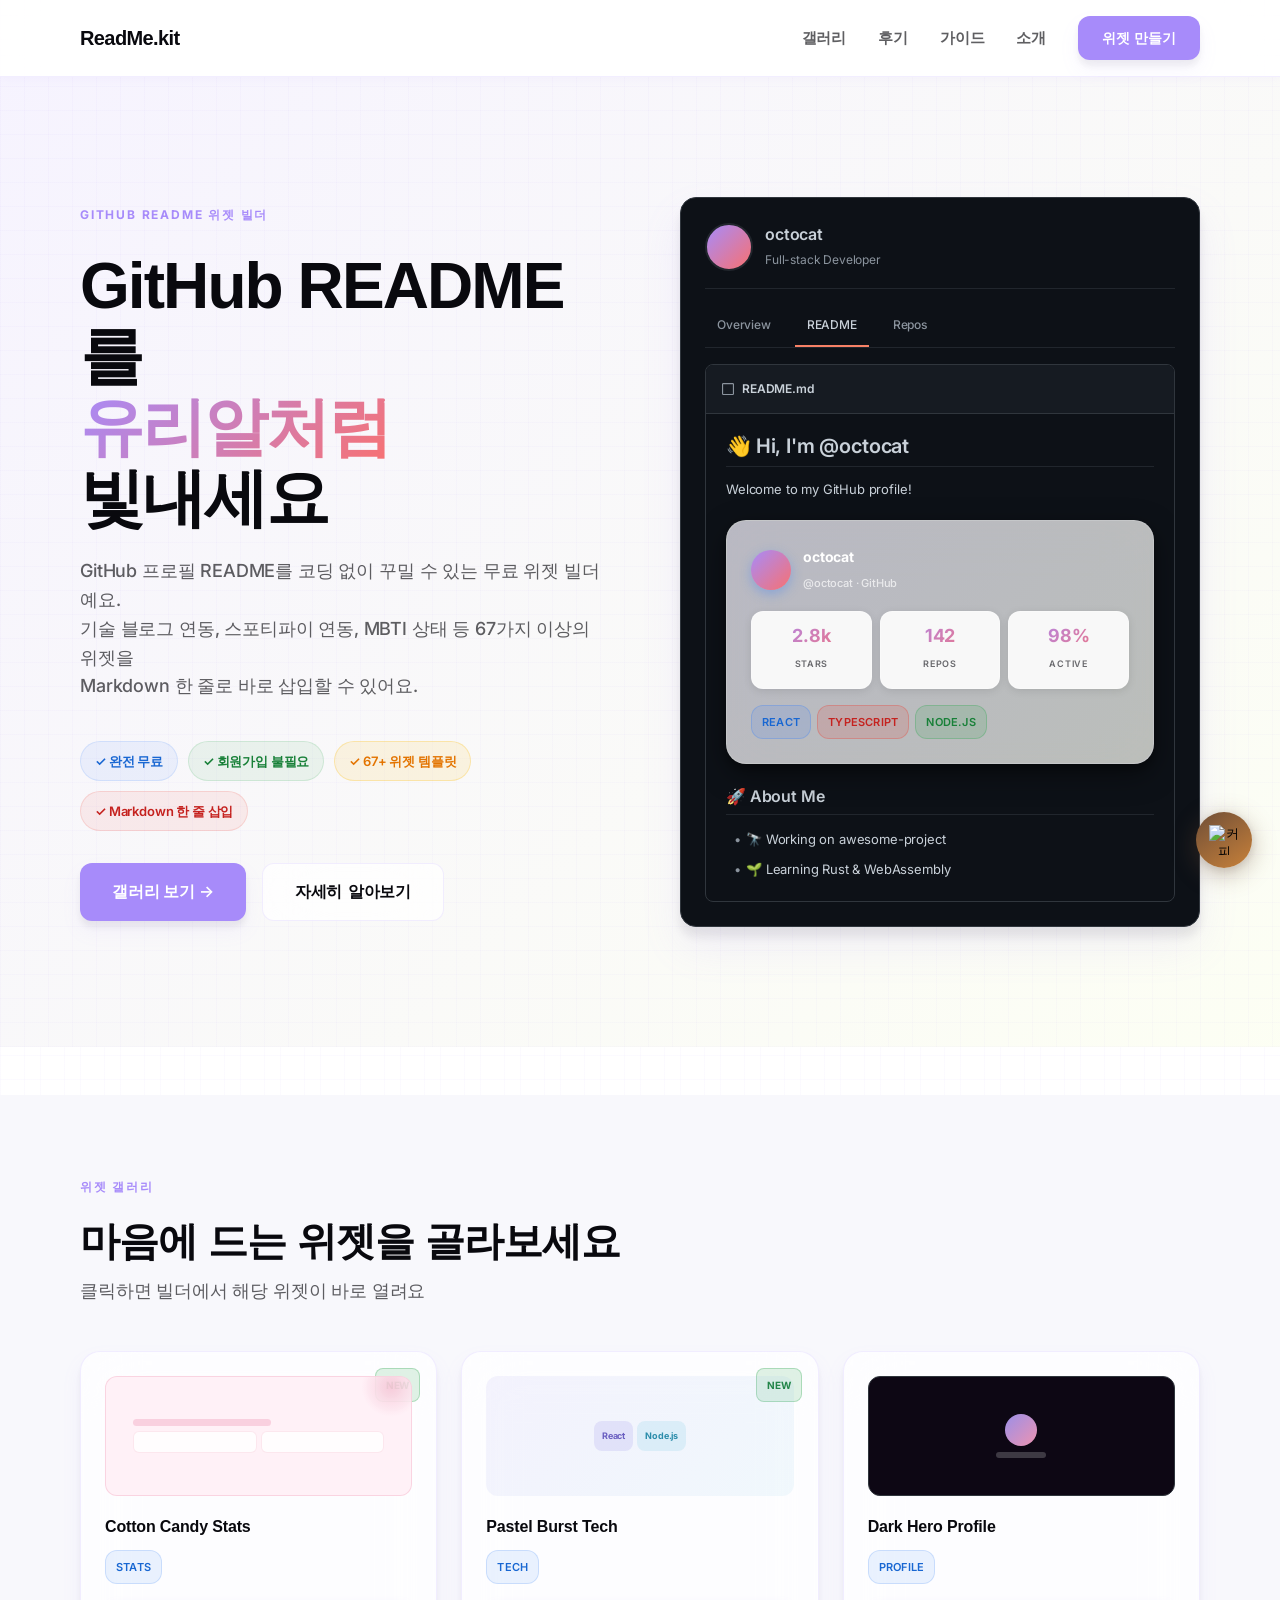
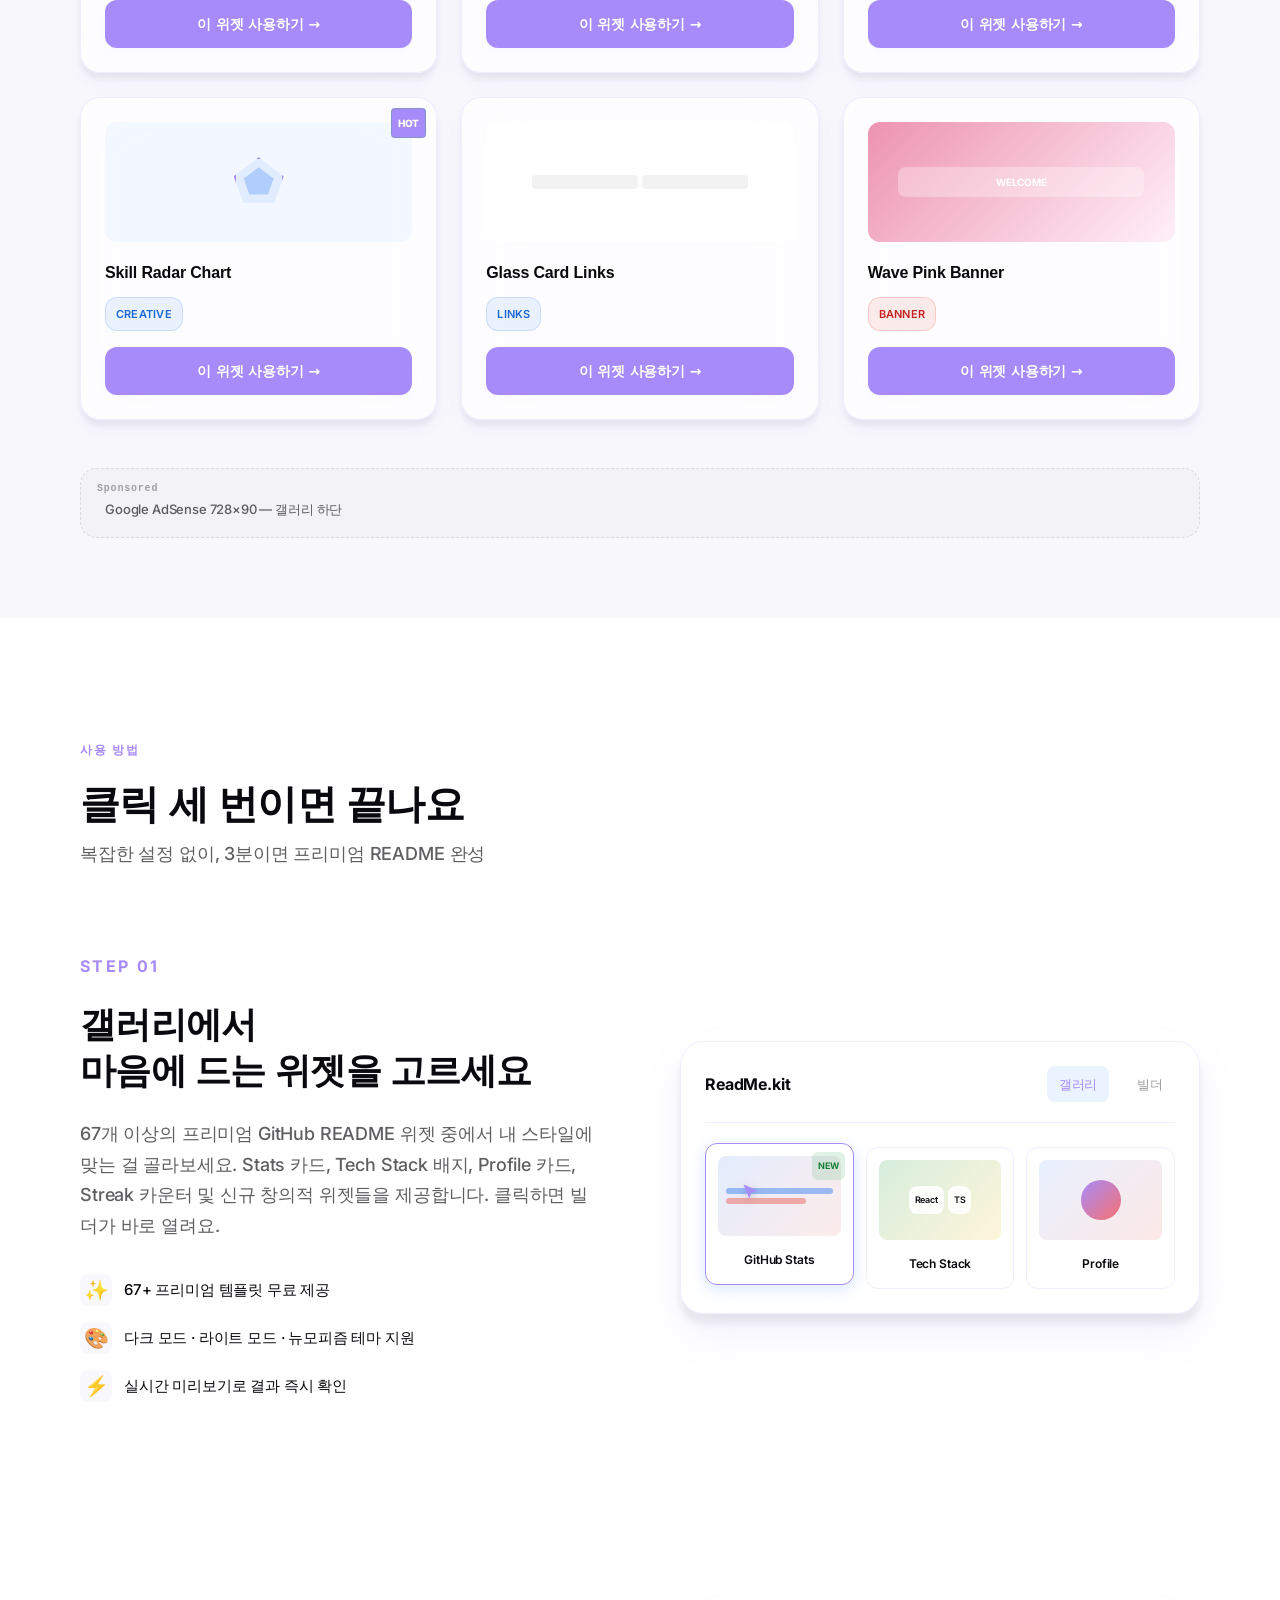
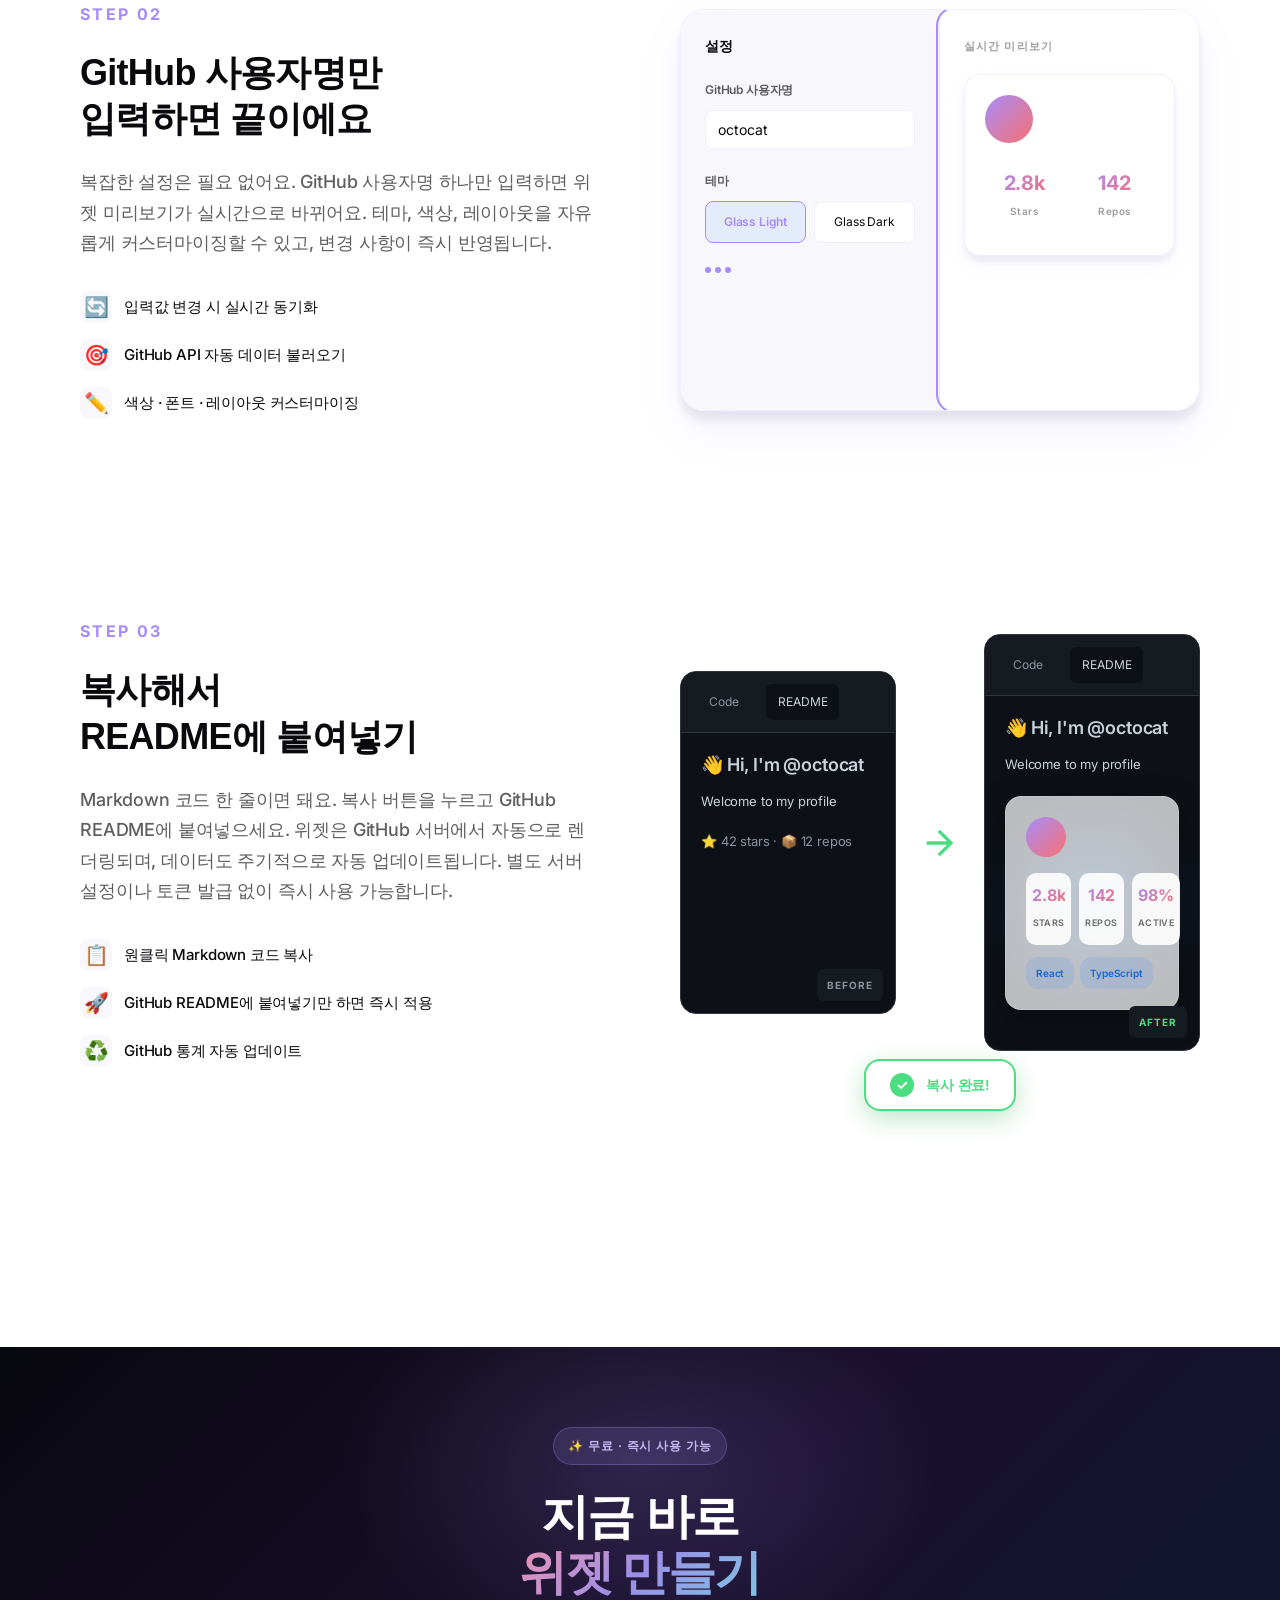
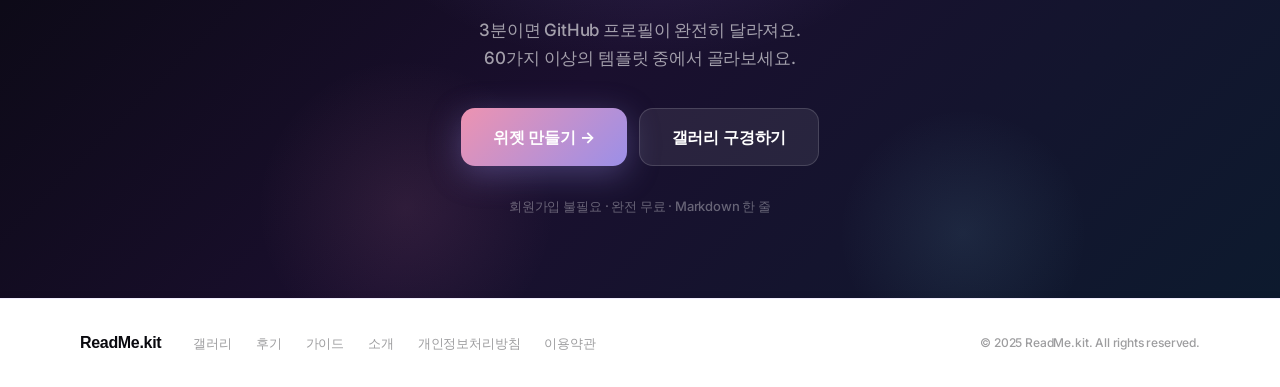
==== commit 2a1e1c66: "." ====
--- a/index.html
+++ b/index.html
@@ -1309,11 +1309,16 @@
   <!-- NAV -->
   <nav class="nav" aria-label="주요 내비게이션">
     <a href="/" class="nav-logo" aria-label="ReadMe.kit 홈으로 이동">ReadMe.kit</a>
-    <div class="nav-right">
-      <a href="gallery.html"                        class="nav-link">갤러리</a>
-      <a href="docs/showcase/reviews.html"          class="nav-link">후기</a>
+    <button class="nav-mobile-toggle" id="nav-mobile-toggle" aria-label="메뉴 열기">
+      <span></span>
+      <span></span>
+      <span></span>
+    </button>
+    <div class="nav-right" id="nav-menu">
+      <a href="gallery.html" class="nav-link">갤러리</a>
+      <a href="docs/showcase/reviews.html" class="nav-link">후기</a>
       <a href="docs/showcase/notion-portfolio.html" class="nav-link">가이드</a>
-      <a href="about.html"                          class="nav-link">소개</a>
+      <a href="about.html" class="nav-link">소개</a>
       <a href="builder.html" class="nav-cta">위젯 만들기</a>
     </div>
   </nav>
@@ -2222,6 +2227,42 @@
         document.body.style.overflow = '';
       }
     });
+
+    /* Mobile Navigation Toggle */
+    const navToggle = document.getElementById('nav-mobile-toggle');
+    const navMenu = document.getElementById('nav-menu');
+    
+    if (navToggle && navMenu) {
+      // Create overlay
+      const overlay = document.createElement('div');
+      overlay.className = 'nav-overlay';
+      overlay.id = 'nav-overlay';
+      document.body.appendChild(overlay);
+      
+      navToggle.addEventListener('click', () => {
+        navToggle.classList.toggle('active');
+        navMenu.classList.toggle('active');
+        overlay.classList.toggle('active');
+        document.body.style.overflow = navMenu.classList.contains('active') ? 'hidden' : '';
+      });
+      
+      overlay.addEventListener('click', () => {
+        navToggle.classList.remove('active');
+        navMenu.classList.remove('active');
+        overlay.classList.remove('active');
+        document.body.style.overflow = '';
+      });
+      
+      // Close on link click
+      navMenu.querySelectorAll('a').forEach(link => {
+        link.addEventListener('click', () => {
+          navToggle.classList.remove('active');
+          navMenu.classList.remove('active');
+          overlay.classList.remove('active');
+          document.body.style.overflow = '';
+        });
+      });
+    }
   </script>
 </body>
 </html>
--- a/assets/css/style.css
+++ b/assets/css/style.css
@@ -1,3 +1,34 @@
+/* Pretendard - Base Font */
+@import url('https://cdn.jsdelivr.net/gh/orioncactus/pretendard@v1.3.9/dist/web/static/pretendard.min.css');
+
+/* LaundryGothic - Heading Font */
+@font-face {
+  font-family: 'LaundryGothic';
+  src: url('https://cdn.jsdelivr.net/gh/projectnoonnu/2403-2@1.0/TTLaundryGothicR.woff2') format('woff2');
+  font-weight: 400;
+  font-display: swap;
+}
+
+@font-face {
+  font-family: 'LaundryGothic';
+  src: url('https://cdn.jsdelivr.net/gh/projectnoonnu/2403-2@1.0/TTLaundryGothicB.woff2') format('woff2');
+  font-weight: 700;
+  font-display: swap;
+}
+
+/* Tossface Emoji Font Stack */
+@font-face {
+  font-family: 'Tossface';
+  src: local('Apple Color Emoji'), local('Segoe UI Emoji'), local('Noto Color Emoji');
+  unicode-range: U+1F300-1F9FF, U+2600-26FF, U+2700-27BF;
+}
+
+.tossface-emoji {
+  font-family: 'Tossface', 'Apple Color Emoji', 'Segoe UI Emoji', 'Noto Color Emoji', sans-serif;
+  font-style: normal;
+  font-weight: normal;
+}
+
 * {
   box-sizing: border-box;
   margin: 0;
@@ -69,7 +100,8 @@
   --ad-border: rgba(0,0,0,0.10);
   --ad-bg:     rgba(0,0,0,0.02);
   --ad-label:  rgba(0,0,0,0.35);
-  --font-sans: 'Inter', -apple-system, BlinkMacSystemFont, sans-serif;
+  --font-sans: 'Pretendard', -apple-system, BlinkMacSystemFont, system-ui, sans-serif;
+  --font-heading: 'LaundryGothic', 'Pretendard', sans-serif;
   --font-mono: 'JetBrains Mono', 'Fira Code', monospace;
 
   /* ── Material / Fluent legacy ── */
@@ -96,10 +128,10 @@
   --fluent-border:     1px solid rgba(167,139,250,0.15);
   --fluent-acrylic:    rgba(255,255,255,0.72);
   --s1: 4px; --s2: 8px; --s3: 12px; --s4: 16px; --s6: 24px; --s8: 32px; --s12: 48px;
-  --font-main:         'Inter', -apple-system, BlinkMacSystemFont, sans-serif;
-  --display-lg:        800 57px/64px var(--font-main);
-  --headline-lg:       700 32px/40px var(--font-main);
-  --title-lg:          600 22px/28px var(--font-main);
+  --font-main:         'Pretendard', -apple-system, BlinkMacSystemFont, system-ui, sans-serif;
+  --display-lg:        800 57px/64px var(--font-heading);
+  --headline-lg:       700 32px/40px var(--font-heading);
+  --title-lg:          600 22px/28px var(--font-heading);
   --body-lg:           400 16px/24px var(--font-main);
   --label-lg:          500 14px/20px var(--font-main);
 }
@@ -435,6 +467,16 @@
   letter-spacing: -0.01em;
 }
 
+/* ── Global Headings ── */
+h1, h2, h3, h4, h5, h6 {
+  font-family: var(--font-heading);
+  font-weight: 700;
+}
+
+h1 { font-size: 2.5rem; line-height: 1.2; }
+h2 { font-size: 2rem; line-height: 1.3; }
+h3 { font-size: 1.5rem; line-height: 1.4; }
+
 /* ── Navigation (High Clarity) ── */
 .nav {
   position: sticky;
@@ -444,7 +486,7 @@
   backdrop-filter: var(--fluent-blur);
   -webkit-backdrop-filter: var(--fluent-blur);
   border-bottom: var(--fluent-border);
-  padding: var(--s4) 80px;
+  padding: 16px 80px;
   display: flex;
   align-items: center;
   justify-content: space-between;
@@ -452,41 +494,69 @@
 }
 
 .nav-logo {
-  font: var(--title-lg);
+  font-family: var(--font-heading);
+  font-size: 20px;
+  font-weight: 800;
   color: var(--m3-on-surface);
   text-decoration: none;
   letter-spacing: -0.03em;
   display: flex;
   align-items: center;
   gap: var(--s2);
+  transition: color 0.2s;
 }
 
 .nav-logo:hover {
   color: var(--m3-primary);
 }
 
+.nav-right {
+  display: flex;
+  align-items: center;
+  gap: 32px;
+}
+
 .nav-link {
-  font: var(--label-lg);
+  font-size: 15px;
+  font-weight: 600;
   color: var(--m3-on-surface-variant);
   text-decoration: none;
   transition: color 0.2s;
+  position: relative;
+}
+
+.nav-link::after {
+  content: '';
+  position: absolute;
+  bottom: -4px;
+  left: 0;
+  width: 0;
+  height: 2px;
+  background: var(--m3-primary);
+  transition: width 0.3s ease;
 }
 
 .nav-link:hover {
   color: var(--m3-primary);
+}
+
+.nav-link:hover::after {
+  width: 100%;
 }
 
 .nav-cta {
   background: var(--lime);
   color: var(--black);
-  padding: 10px 24px;
+  padding: 12px 28px;
   border-radius: 12px;
-  font-size: 14px;
+  font-size: 15px;
   font-weight: 700;
   text-decoration: none;
   transition: all .25s cubic-bezier(0.34,1.56,0.64,1);
   box-shadow: 0 4px 12px rgba(212,245,60,0.3);
-  display: inline-block;
+  display: inline-flex;
+  align-items: center;
+  gap: 8px;
 }
 
 .nav-cta:hover {
@@ -567,6 +637,7 @@
 }
 
 .h1 {
+  font-family: var(--font-heading);
   font-size: clamp(20px, 3.8vw, 50px);
   font-weight: 900;
   letter-spacing: -.04em;
@@ -575,6 +646,7 @@
 }
 
 .h2 {
+  font-family: var(--font-heading);
   font-size: clamp(13px, 2vw, 25px);
   font-weight: 800;
   letter-spacing: -.03em;
@@ -582,6 +654,7 @@
 }
 
 .h3 {
+  font-family: var(--font-heading);
   font-size: clamp(9px, 1.2vw, 14px);
   font-weight: 700;
   color: var(--gg-text);
@@ -947,6 +1020,7 @@
    Footer Styles
 ══════════════════════════════ */
 .footer-logo {
+  font-family: var(--font-heading);
   font-size: 16px;
   font-weight: 800;
   color: var(--text-main);
@@ -999,22 +1073,104 @@
 /* ══════════════════════════════
    Responsive Navigation
 ══════════════════════════════ */
+.nav-mobile-toggle {
+  display: none;
+  flex-direction: column;
+  gap: 4px;
+  background: none;
+  border: none;
+  cursor: pointer;
+  padding: 8px;
+  z-index: 201;
+}
+
+.nav-mobile-toggle span {
+  width: 24px;
+  height: 2px;
+  background: var(--m3-on-surface);
+  border-radius: 2px;
+  transition: all 0.3s ease;
+}
+
+.nav-mobile-toggle.active span:nth-child(1) {
+  transform: rotate(45deg) translate(5px, 5px);
+}
+
+.nav-mobile-toggle.active span:nth-child(2) {
+  opacity: 0;
+}
+
+.nav-mobile-toggle.active span:nth-child(3) {
+  transform: rotate(-45deg) translate(7px, -7px);
+}
+
+@media (max-width: 968px) {
+  .nav {
+    padding: 16px 40px;
+  }
+  
+  .nav-right {
+    gap: 24px;
+  }
+  
+  .nav-link {
+    font-size: 14px;
+  }
+  
+  .nav-cta {
+    padding: 10px 24px;
+    font-size: 14px;
+  }
+}
+
 @media (max-width: 768px) {
   .nav {
     padding: 16px 24px;
   }
   
+  .nav-mobile-toggle {
+    display: flex;
+  }
+  
   .nav-right {
-    gap: 16px;
+    position: fixed;
+    top: 0;
+    right: -100%;
+    width: 280px;
+    height: 100vh;
+    background: var(--m3-surface);
+    backdrop-filter: var(--fluent-blur);
+    -webkit-backdrop-filter: var(--fluent-blur);
+    flex-direction: column;
+    align-items: flex-start;
+    gap: 0;
+    padding: 80px 32px 32px;
+    box-shadow: -4px 0 24px rgba(0,0,0,0.1);
+    transition: right 0.3s ease;
+    z-index: 200;
   }
   
-  .nav-right .nav-link {
+  .nav-right.active {
+    right: 0;
+  }
+  
+  .nav-link {
+    width: 100%;
+    padding: 16px 0;
+    font-size: 16px;
+    border-bottom: 1px solid var(--m3-outline-variant);
+  }
+  
+  .nav-link::after {
     display: none;
   }
   
   .nav-cta {
-    padding: 8px 20px;
-    font-size: 13px;
+    width: 100%;
+    margin-top: 16px;
+    padding: 14px 24px;
+    font-size: 15px;
+    justify-content: center;
   }
   
   .page-footer {
@@ -1033,3 +1189,19 @@
     margin-left: 0;
   }
 }
+
+/* Mobile menu overlay */
+.nav-overlay {
+  display: none;
+  position: fixed;
+  inset: 0;
+  background: rgba(0,0,0,0.5);
+  z-index: 199;
+  opacity: 0;
+  transition: opacity 0.3s ease;
+}
+
+.nav-overlay.active {
+  display: block;
+  opacity: 1;
+}
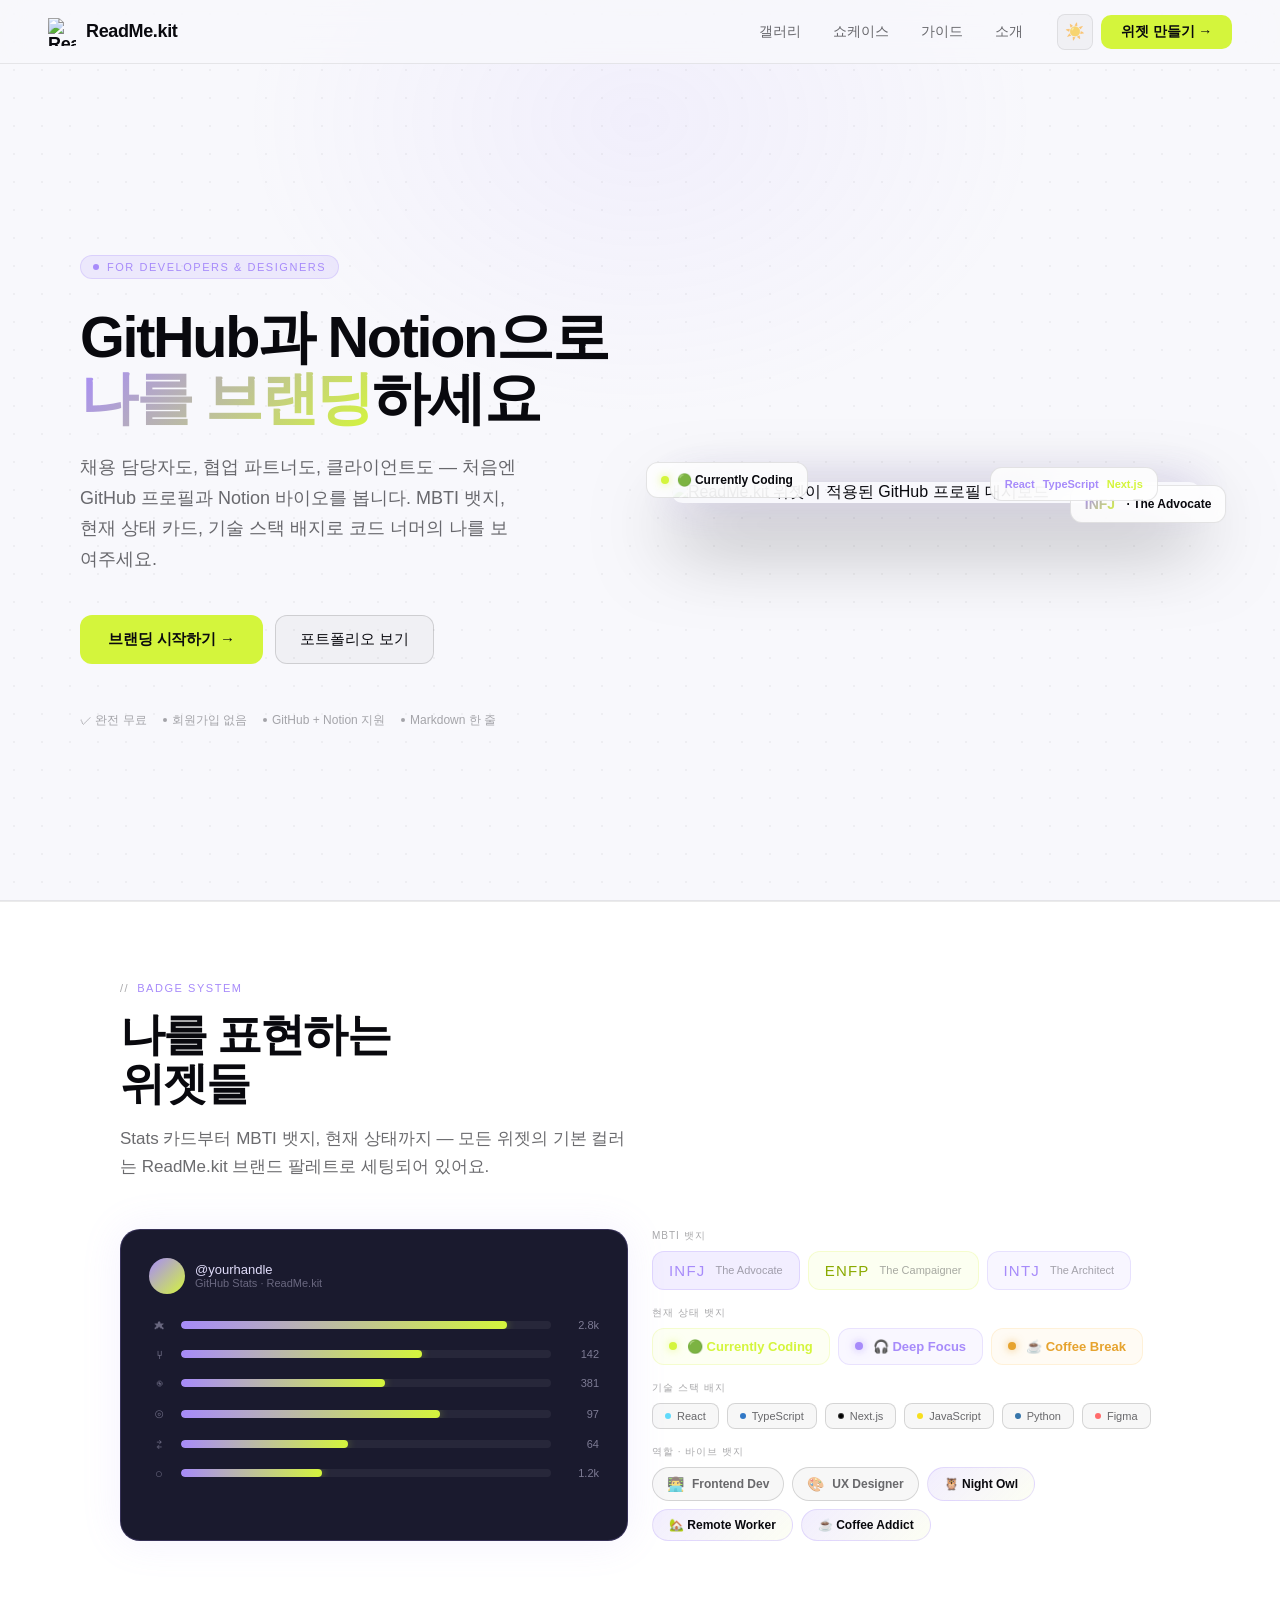
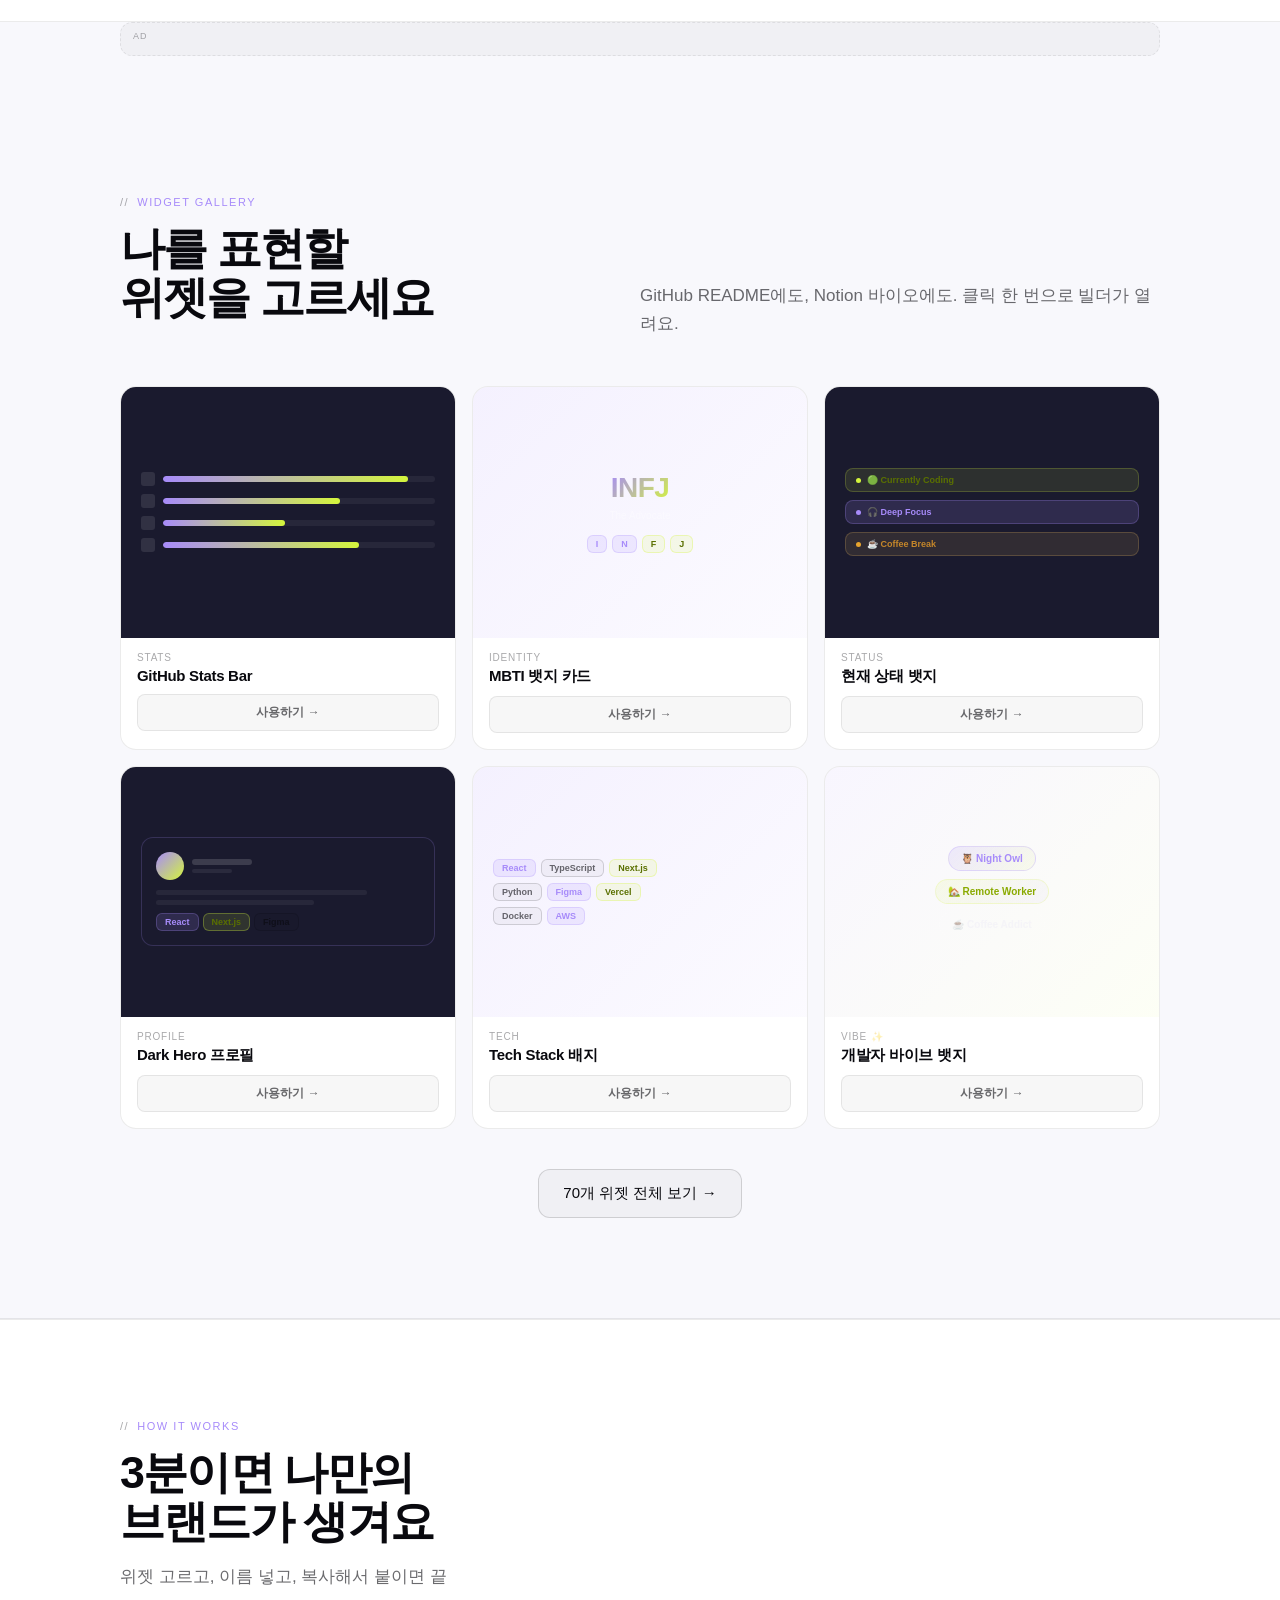
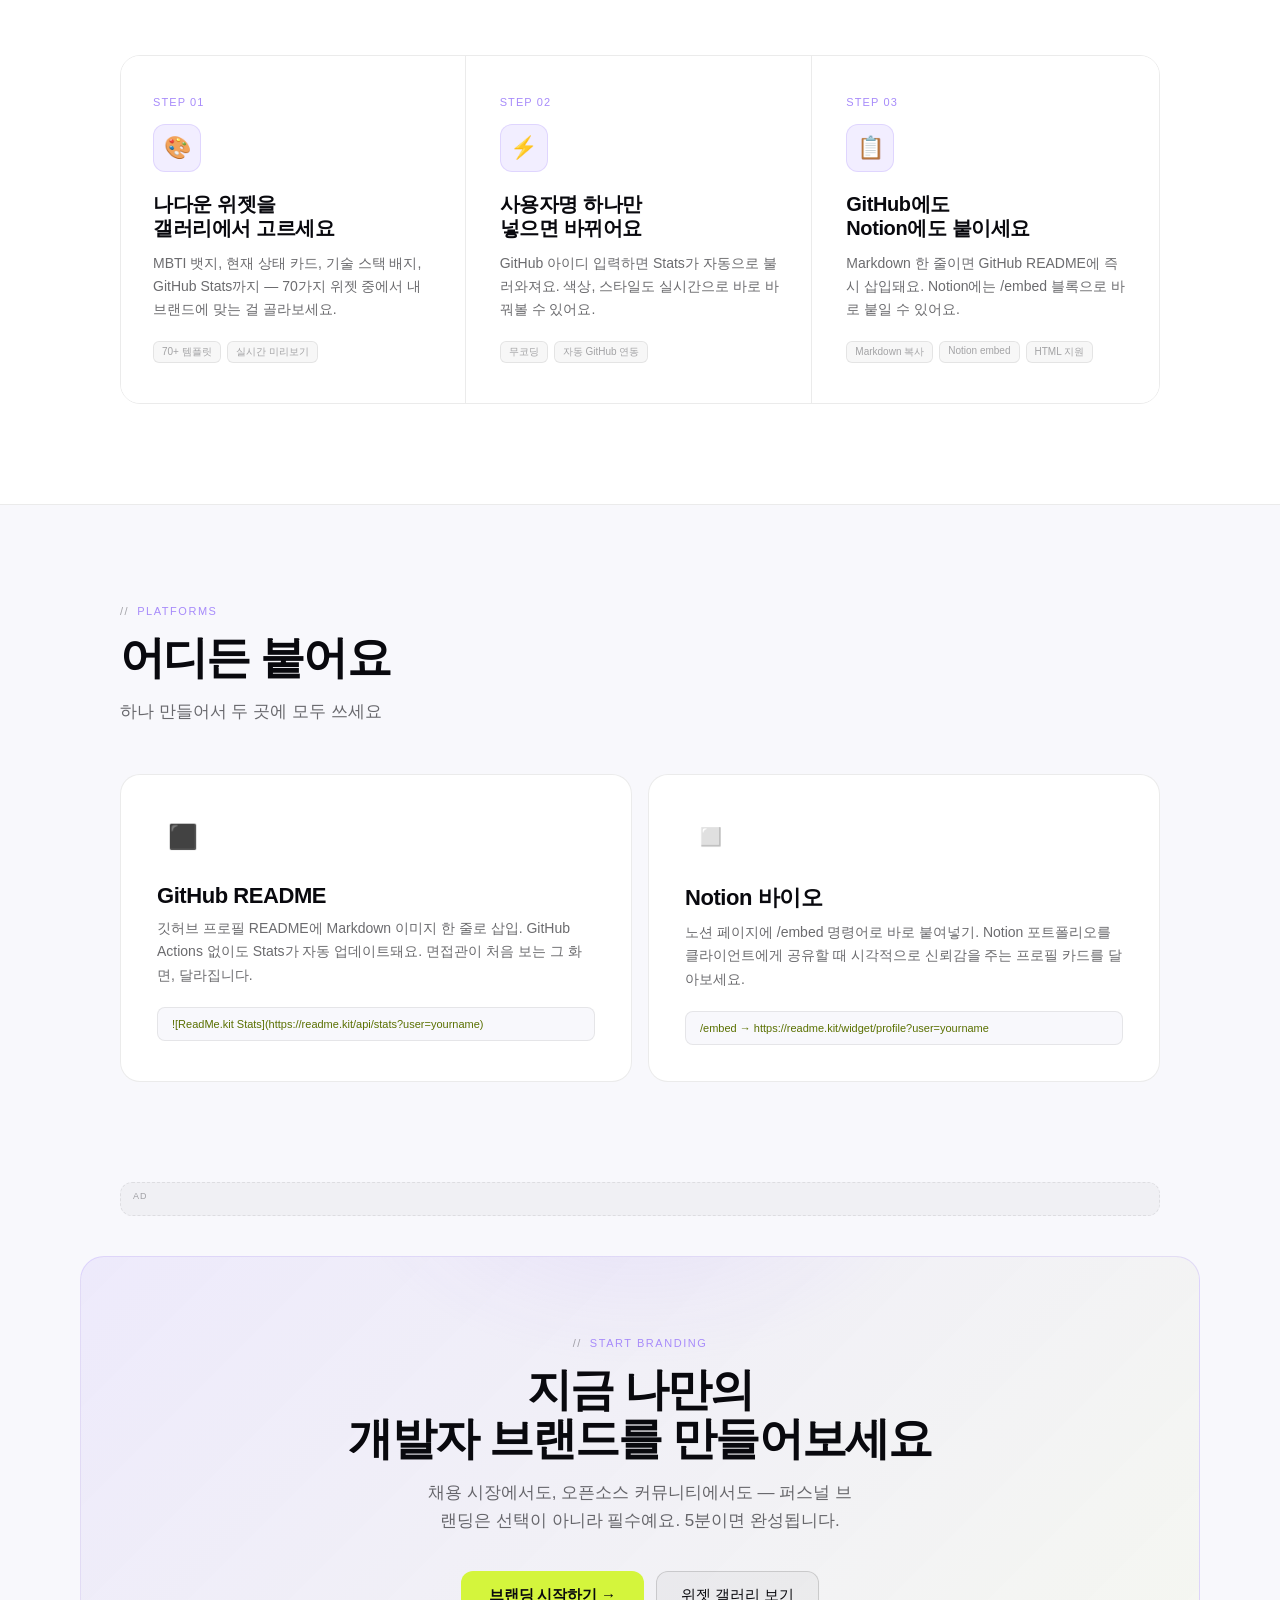
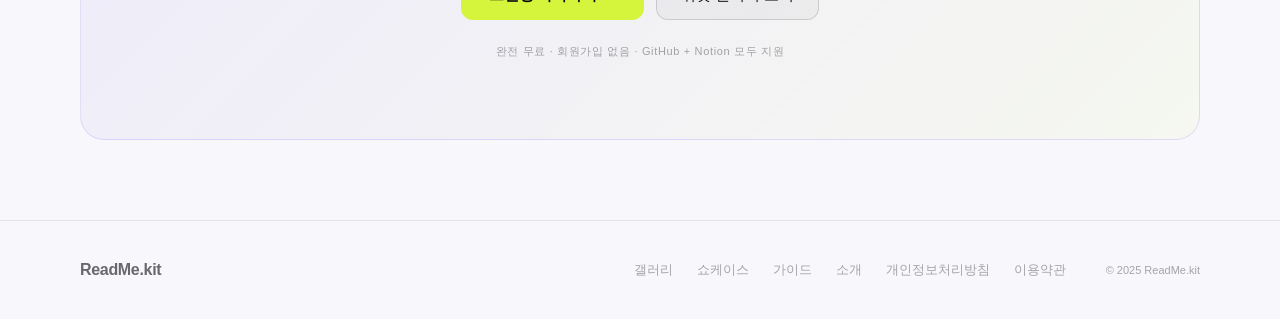
==== commit 459fa59c: "." ====
--- a/index.html
+++ b/index.html
@@ -1,2268 +1,1564 @@
 <!DOCTYPE html>
-<html lang="ko">
+<html lang="ko" data-theme="light">
 <head>
   <meta charset="UTF-8">
-  <!-- ================== 기본 메타 태그 (SEO) ================== -->
-  <meta name="title" content="ReadMe.kit — GitHub README 위젯 빌더 | 무료 프로필 꾸미기">
-  <meta name="description" content="GitHub 프로필 README를 코딩 없이 꾸미세요. Stats 카드, Tech Stack 배지, Profile 카드 등 60개 이상의 프리미엄 위젯을 Markdown 한 줄로 바로 삽입할 수 있어요. 완전 무료, 회원가입 불필요.">
-  <meta name="keywords" content="GitHub README, 깃허브 프로필 꾸미기, GitHub 위젯, README 꾸미기, GitHub Stats, Tech Stack Badge, 개발자 프로필, readme 위젯 생성">
-  <meta name="author" content="ReadMe.kit">
-  <meta name="robots" content="index, follow">
-  <!-- ================== Open Graph ================== -->
-  <meta property="og:title" content="ReadMe.kit — GitHub README 위젯 빌더 | 무료 프로필 꾸미기">
-  <meta property="og:description" content="GitHub 프로필 README를 코딩 없이 꾸미세요. Stats 카드, Tech Stack 배지, Profile 카드 등 60개 이상의 프리미엄 위젯을 Markdown 한 줄로 바로 삽입할 수 있어요. 완전 무료, 회원가입 불필요.">
+  <meta name="viewport" content="width=device-width, initial-scale=1.0">
+  <meta name="naver-site-verification" content="d3cf9f8cacf2d3e321857160ba601cabeebcd3ba" />
+  <meta name="title" content="ReadMe.kit — 개발자·디자이너를 위한 GitHub·Notion 브랜딩 위젯">
+  <meta name="description" content="MBTI 뱃지, 현재 상태 카드, 기술 스택 배지까지. GitHub README와 Notion 바이오로 나를 브랜딩하는 무료 위젯 빌더. 코딩 없이 Markdown 한 줄.">
+  <meta name="keywords" content="GitHub README 위젯, Notion 바이오, 개발자 브랜딩, MBTI 뱃지, 기술스택 배지, 프로필 꾸미기">
+  <meta property="og:title" content="ReadMe.kit — 개발자·디자이너를 위한 GitHub·Notion 브랜딩 위젯">
+  <meta property="og:description" content="MBTI 뱃지, 현재 상태 카드, 기술 스택 배지까지. GitHub README와 Notion 바이오로 나를 브랜딩하는 무료 위젯 빌더.">
   <meta property="og:type" content="website">
-  <meta property="og:url" content="https://gitgloss.io/">
-  <meta property="og:image" content="https://gitgloss.io/assets/images/og-image.png">
-  <meta property="og:image:width" content="1200">
-  <meta property="og:image:height" content="630">
-  <meta property="og:image:alt" content="ReadMe.kit — GitHub README 위젯 빌더">
-  <meta property="og:site_name" content="ReadMe.kit">
-  <meta property="og:locale" content="ko_KR">
-  <!-- ================== Twitter 카드 ================== -->
+  <meta property="og:url" content="https://readme.kit/">
+  <meta property="og:image" content="https://readme.kit/assets/images/og-image.png">
   <meta name="twitter:card" content="summary_large_image">
-  <meta name="twitter:title" content="ReadMe.kit — GitHub README 위젯 빌더 | 무료 프로필 꾸미기">
-  <meta name="twitter:description" content="GitHub 프로필 README를 코딩 없이 꾸미세요. Stats 카드, Tech Stack 배지, Profile 카드 등 60가지 이상의 위젯을 Markdown 한 줄로 바로 삽입할 수 있어요. 완전 무료, 회원가입 불필요.">
-  <meta name="twitter:image" content="https://gitgloss.io/assets/images/og-image.png">
-  <meta name="twitter:image:alt" content="ReadMe.kit — GitHub README 위젯 빌더">
-  <meta name="twitter:site" content="@gitgloss">
-  <meta name="twitter:creator" content="@gitgloss">
-  <!-- ================== SEO 보완 ================== -->
-  <meta name="language" content="ko">
-  <meta name="distribution" content="global">
-  <meta name="rating" content="general">
-  <meta name="format-detection" content="telephone=no">
-  <link rel="canonical" href="https://gitgloss.io/">
-  <!-- ================== 웹앱 최적화 ================== -->
-  <meta name="theme-color" content="#4285F4">
-  <meta name="application-name" content="ReadMe.kit">
-  <meta name="msapplication-TileColor" content="#4285F4">
-  <meta name="apple-mobile-web-app-capable" content="yes">
-  <meta name="apple-mobile-web-app-title" content="ReadMe.kit">
-  <!-- ================== 아이콘 ================== -->
-  <link rel="icon" href="/favicon.ico" type="image/x-icon">
-  <link rel="apple-touch-icon" href="/apple-touch-icon.png">
-  <link rel="manifest" href="/site.webmanifest">
-  <meta name="viewport" content="width=device-width, initial-scale=1.0">
-  <title>ReadMe.kit — Premium Developer Identity Studio</title>
+  <meta name="theme-color" content="#09090E">
+  <link rel="canonical" href="https://readme.kit/">
+  <link rel="icon" href="/favicon.ico">
+
+  <title>ReadMe.kit — GitHub & Notion 개발자 브랜딩 위젯 빌더</title>
+
+  <!-- Fonts: token.css (Pretendard + LaundryGothic) -->
   <link rel="preconnect" href="https://fonts.googleapis.com">
   <link rel="preconnect" href="https://fonts.gstatic.com" crossorigin>
-  <link href="https://fonts.googleapis.com/css2?family=Inter:wght@400;500;600;700;800&display=swap" rel="stylesheet">
-  <link rel="stylesheet" href="assets/css/style.css">
+
   <style>
+    /* ━━━━━━━━━━━━━━━━━━━━━━━━━━━━━━━━━━━━━
+       DESIGN TOKENS
+    ━━━━━━━━━━━━━━━━━━━━━━━━━━━━━━━━━━━━━ */
+    :root {
+      --violet: #A78BFA;
+      --violet-dim: rgba(167,139,250,0.15);
+      --violet-border: rgba(167,139,250,0.25);
+      --lime: #D4F53C;
+      --lime-dim: rgba(212,245,60,0.12);
+      --lime-border: rgba(212,245,60,0.3);
+      --black: #09090E;
+
+      /* Dark mode (default) */
+      --bg: #09090E;
+      --bg-2: #0E0E16;
+      --bg-3: #14141F;
+      --surface: rgba(255,255,255,0.04);
+      --surface-hover: rgba(255,255,255,0.07);
+      --border: rgba(255,255,255,0.08);
+      --border-strong: rgba(255,255,255,0.14);
+      --text: #F0EEF8;
+      --text-2: rgba(240,238,248,0.65);
+      --text-3: rgba(240,238,248,0.35);
+      --shadow-violet: 0 0 40px rgba(167,139,250,0.18);
+      --shadow-lime: 0 0 30px rgba(212,245,60,0.2);
+      --gradient-hero: linear-gradient(135deg, #A78BFA 0%, #D4F53C 100%);
+      --gradient-bar: linear-gradient(90deg, #A78BFA 0%, #D4F53C 100%);
+      --dot-color: rgba(255,255,255,0.04);
+    }
+
+    [data-theme="light"] {
+      --bg: #F8F8FC;
+      --bg-2: #FFFFFF;
+      --bg-3: #F0EFF8;
+      --surface: rgba(0,0,0,0.03);
+      --surface-hover: rgba(0,0,0,0.06);
+      --border: rgba(0,0,0,0.08);
+      --border-strong: rgba(0,0,0,0.14);
+      --text: #09090E;
+      --text-2: rgba(9,9,14,0.6);
+      --text-3: rgba(9,9,14,0.35);
+      --shadow-violet: 0 0 40px rgba(167,139,250,0.25);
+      --dot-color: rgba(0,0,0,0.04);
+    }
+
+    /* ━━━━━━━━━━━━━━━━━━━━━━━━━━━━━━━━━━━━━
+       RESET & BASE
+    ━━━━━━━━━━━━━━━━━━━━━━━━━━━━━━━━━━━━━ */
+    *, *::before, *::after { box-sizing: border-box; margin: 0; padding: 0; }
+
     html { scroll-behavior: smooth; }
-    * { font-family: 'Inter', -apple-system, BlinkMacSystemFont, sans-serif; }
-
-    /* ── NAV ── */
-    .nav-cta {
-      margin-left: auto;
-      padding: 10px 24px;
-      background: var(--google-blue);
-      color: #fff; border: none; border-radius: 12px;
-      font-size: 14px; font-weight: 600; cursor: pointer;
+
+    body {
+      font-family: var(--font-sans, 'Pretendard', -apple-system, sans-serif);
+      background: var(--bg);
+      color: var(--text);
+      min-height: 100vh;
+      overflow-x: hidden;
+      transition: background 0.3s, color 0.3s;
+    }
+
+    /* Dot grid background */
+    body::before {
+      content: '';
+      position: fixed; inset: 0; z-index: 0;
+      background-image: radial-gradient(var(--dot-color) 1px, transparent 1px);
+      background-size: 28px 28px;
+      pointer-events: none;
+    }
+
+    /* Ambient violet glow */
+    body::after {
+      content: '';
+      position: fixed;
+      top: -20%;
+      left: 50%;
+      transform: translateX(-50%);
+      width: 800px; height: 600px;
+      background: radial-gradient(ellipse, rgba(167,139,250,0.08) 0%, transparent 70%);
+      pointer-events: none; z-index: 0;
+    }
+
+    * { position: relative; z-index: 1; }
+
+    /* ━━━━━━━━━━━━━━━━━━━━━━━━━━━━━━━━━━━━━
+       NAV
+    ━━━━━━━━━━━━━━━━━━━━━━━━━━━━━━━━━━━━━ */
+    .nav {
+      position: sticky; top: 0; z-index: 100;
+      display: flex; align-items: center; gap: 0;
+      padding: 0 48px;
+      height: 64px;
+      background: rgba(9,9,14,0.75);
+      backdrop-filter: blur(20px);
+      border-bottom: 1px solid var(--border);
+      transition: background 0.3s;
+    }
+
+    [data-theme="light"] .nav {
+      background: rgba(248,248,252,0.8);
+    }
+
+    .nav-logo {
+      display: flex; align-items: center; gap: 10px;
+      font-family: var(--font-heading, 'Pretendard', sans-serif);
+      font-size: 18px; font-weight: 800;
+      color: var(--text);
+      text-decoration: none; letter-spacing: -.02em;
+      margin-right: auto;
+    }
+
+    .nav-logo-icon {
+      width: 28px; height: 28px;
+      display: flex; align-items: center; justify-content: center;
+    }
+
+    .nav-links {
+      display: flex; align-items: center; gap: 4px;
+      list-style: none; margin-right: 20px;
+    }
+
+    .nav-links a {
+      padding: 6px 14px;
+      font-size: 14px; font-weight: 500;
+      color: var(--text-2); text-decoration: none;
+      border-radius: 8px;
+      transition: color 0.15s, background 0.15s;
+    }
+
+    .nav-links a:hover { color: var(--text); background: var(--surface); }
+
+    .nav-actions { display: flex; align-items: center; gap: 8px; }
+
+    /* Theme toggle */
+    .theme-toggle {
+      width: 36px; height: 36px;
+      border-radius: 8px;
+      border: 1px solid var(--border);
+      background: var(--surface);
+      color: var(--text-2);
+      cursor: pointer;
+      display: flex; align-items: center; justify-content: center;
+      font-size: 16px;
+      transition: all 0.15s;
+    }
+    .theme-toggle:hover { border-color: var(--border-strong); color: var(--text); }
+
+    .btn-nav-cta {
+      padding: 8px 20px;
+      background: var(--lime);
+      color: #09090E;
+      border: none; border-radius: 10px;
+      font-size: 14px; font-weight: 700;
       font-family: var(--font-sans);
-      box-shadow: var(--shadow-depth);
-      position: relative;
-      overflow: hidden;
-    }
-
-    .nav-cta span {
-      position: relative;
-      z-index: 1;
-    }
-
-    /* ── HERO ── */
+      cursor: pointer; text-decoration: none;
+      display: inline-flex; align-items: center; gap: 6px;
+      transition: all 0.15s;
+      letter-spacing: -.01em;
+    }
+    .btn-nav-cta:hover { transform: translateY(-1px); box-shadow: 0 4px 20px rgba(212,245,60,0.3); }
+
+    /* ━━━━━━━━━━━━━━━━━━━━━━━━━━━━━━━━━━━━━
+       HERO
+    ━━━━━━━━━━━━━━━━━━━━━━━━━━━━━━━━━━━━━ */
     .hero {
-      display: grid; grid-template-columns: 1fr 1fr;
-      gap: 80px; align-items: center;
-      padding: 120px 80px;
-      background: var(--bg-main);
-      background-image: var(--gradient-hero), var(--grid-pattern);
-      position: relative;
-    }
-    .eyebrow {
-      font-size: 12px; font-weight: 700;
-      letter-spacing: .15em; text-transform: uppercase;
-      color: var(--google-blue); margin-bottom: 24px;
-    }
+      display: grid;
+      grid-template-columns: 1fr 1fr;
+      gap: 64px;
+      align-items: center;
+      padding: 100px 80px 80px;
+      min-height: calc(100vh - 64px);
+      max-width: 1400px;
+      margin: 0 auto;
+    }
+
+    .hero-eyebrow {
+      display: inline-flex; align-items: center; gap: 8px;
+      font-family: var(--font-mono);
+      font-size: 11px; font-weight: 500;
+      letter-spacing: .14em; text-transform: uppercase;
+      color: var(--violet);
+      padding: 5px 12px;
+      background: var(--violet-dim);
+      border: 1px solid var(--violet-border);
+      border-radius: 100px;
+      margin-bottom: 28px;
+    }
+
+    .hero-eyebrow::before {
+      content: '';
+      width: 6px; height: 6px;
+      border-radius: 50%;
+      background: var(--violet);
+      animation: pulse-dot 2s ease-in-out infinite;
+    }
+
+    @keyframes pulse-dot {
+      0%, 100% { opacity: 1; transform: scale(1); }
+      50% { opacity: 0.5; transform: scale(0.7); }
+    }
+
     .hero-h1 {
-      font-size: clamp(32px, 5vw, 64px);
-      font-weight: 800; color: var(--text-main);
-      line-height: 1.1; letter-spacing: -.03em; margin-bottom: 24px;
-    }
-    .hero-h1 em {
-      font-style: normal;
-      background: var(--gradient-blue-red);
+      font-family: var(--font-heading);
+      font-size: clamp(38px, 4.5vw, 68px);
+      font-weight: 800;
+      line-height: 1.05;
+      letter-spacing: -.04em;
+      color: var(--text);
+      margin-bottom: 24px;
+    }
+
+    .hero-h1 .grad {
+      background: var(--gradient-hero);
       -webkit-background-clip: text;
       -webkit-text-fill-color: transparent;
       background-clip: text;
     }
+
     .hero-desc {
-      font-size: 18px; color: var(--text-sub);
-      line-height: 1.6; margin-bottom: 40px; font-weight: 500;
-    }
-    .hero-btns { display: flex; gap: 16px; }
-    .btn-primary-hero {
-      padding: 16px 32px;
-      background: var(--google-blue);
-      color: #fff; border: none; border-radius: 12px;
-      font-size: 16px; font-weight: 600; cursor: pointer;
+      font-size: 18px;
+      font-weight: 400;
+      color: var(--text-2);
+      line-height: 1.7;
+      margin-bottom: 40px;
+      max-width: 440px;
+    }
+
+    .hero-btns { display: flex; gap: 12px; flex-wrap: wrap; margin-bottom: 48px; }
+
+    .btn-primary {
+      display: inline-flex; align-items: center; gap: 8px;
+      padding: 14px 28px;
+      background: var(--lime);
+      color: #09090E;
+      border: none; border-radius: 12px;
+      font-size: 15px; font-weight: 700;
       font-family: var(--font-sans);
-      text-decoration: none; display: inline-block;
-      box-shadow: var(--shadow-depth);
+      text-decoration: none; cursor: pointer;
+      transition: all 0.2s;
+      letter-spacing: -.01em;
+    }
+    .btn-primary:hover {
+      transform: translateY(-2px);
+      box-shadow: 0 8px 28px rgba(212,245,60,0.35);
+    }
+
+    .btn-ghost {
+      display: inline-flex; align-items: center; gap: 8px;
+      padding: 14px 24px;
+      background: var(--surface);
+      border: 1px solid var(--border-strong);
+      color: var(--text);
+      border-radius: 12px;
+      font-size: 15px; font-weight: 500;
+      font-family: var(--font-sans);
+      text-decoration: none; cursor: pointer;
+      transition: all 0.2s;
+    }
+    .btn-ghost:hover { background: var(--surface-hover); border-color: var(--violet-border); }
+
+    /* Trust pills */
+    .hero-trust {
+      display: flex; align-items: center; gap: 16px; flex-wrap: wrap;
+    }
+    .trust-pill {
+      font-size: 12px; font-weight: 500; color: var(--text-3);
+      display: flex; align-items: center; gap: 5px;
+    }
+    .trust-pill .dot { width: 4px; height: 4px; border-radius: 50%; background: var(--text-3); }
+
+    /* Hero right — Image */
+    .hero-visual {
+      position: relative;
+    }
+
+    .hero-img-wrap {
+      position: relative;
+      border-radius: 20px;
+      overflow: hidden;
+      box-shadow: 0 32px 80px rgba(0,0,0,0.6), var(--shadow-violet);
+    }
+
+    .hero-img-wrap img {
+      width: 100%; display: block;
+      border-radius: 20px;
+    }
+
+    /* Fallback if image not loaded */
+    .hero-img-fallback {
+      width: 100%;
+      aspect-ratio: 4/5;
+      background: var(--bg-3);
+      border: 1px solid var(--border);
+      border-radius: 20px;
+      display: flex; align-items: center; justify-content: center;
+      color: var(--text-3);
+      font-size: 13px;
+    }
+
+    /* Floating badge overlays on hero */
+    .hero-badge-float {
+      position: absolute;
+      border-radius: 12px;
+      padding: 10px 14px;
+      font-size: 12px; font-weight: 600;
+      backdrop-filter: blur(16px);
+      border: 1px solid var(--border-strong);
+      background: rgba(9,9,14,0.75);
+      color: var(--text);
+      display: flex; align-items: center; gap: 8px;
+      white-space: nowrap;
+      animation: float-badge 4s ease-in-out infinite;
+    }
+
+    .hero-badge-float.b1 { bottom: 20%; left: -5%; animation-delay: 0s; }
+    .hero-badge-float.b2 { top: 15%; right: -5%; animation-delay: 1.5s; }
+    .hero-badge-float.b3 { bottom: 5%; right: 8%; animation-delay: 0.8s; }
+
+    [data-theme="light"] .hero-badge-float {
+      background: rgba(255,255,255,0.85);
+      border-color: rgba(0,0,0,0.1);
+    }
+
+    @keyframes float-badge {
+      0%, 100% { transform: translateY(0px); }
+      50% { transform: translateY(-8px); }
+    }
+
+    .badge-dot { width: 8px; height: 8px; border-radius: 50%; }
+
+    /* ━━━━━━━━━━━━━━━━━━━━━━━━━━━━━━━━━━━━━
+       SECTION COMMONS
+    ━━━━━━━━━━━━━━━━━━━━━━━━━━━━━━━━━━━━━ */
+    .section-wrap {
+      max-width: 1200px;
+      margin: 0 auto;
+      padding: 100px 80px;
+    }
+
+    .section-label {
+      font-family: var(--font-mono);
+      font-size: 11px; font-weight: 500;
+      letter-spacing: .14em; text-transform: uppercase;
+      color: var(--violet);
+      margin-bottom: 16px;
+      display: flex; align-items: center; gap: 8px;
+    }
+    .section-label::before {
+      content: '//'; color: var(--text-3);
+    }
+
+    .section-title {
+      font-family: var(--font-heading);
+      font-size: clamp(28px, 3.5vw, 48px);
+      font-weight: 800;
+      letter-spacing: -.04em;
+      color: var(--text);
+      line-height: 1.1;
+      margin-bottom: 16px;
+    }
+
+    .section-desc {
+      font-size: 17px; font-weight: 400;
+      color: var(--text-2);
+      line-height: 1.65;
+      max-width: 520px;
+    }
+
+    /* Divider line */
+    .section-divider {
+      border: none;
+      border-top: 1px solid var(--border);
+      margin: 0;
+    }
+
+    /* ━━━━━━━━━━━━━━━━━━━━━━━━━━━━━━━━━━━━━
+       BADGE SHOWCASE — 실제 뱃지 디자인
+    ━━━━━━━━━━━━━━━━━━━━━━━━━━━━━━━━━━━━━ */
+    .badge-showcase {
+      background: var(--bg-2);
+      border-top: 1px solid var(--border);
+      border-bottom: 1px solid var(--border);
+    }
+
+    .badge-showcase-inner {
+      max-width: 1200px; margin: 0 auto;
+      padding: 80px 80px;
+    }
+
+    .badge-showcase-grid {
+      display: grid;
+      grid-template-columns: 1fr 1fr;
+      gap: 24px;
+      margin-top: 48px;
+    }
+
+    /* Stats Card — inspired by image 1 */
+    .widget-stats-card {
+      background: #0E0E16;
+      border: 1px solid rgba(167,139,250,0.2);
+      border-radius: 20px;
+      padding: 28px;
+      box-shadow: 0 0 40px rgba(167,139,250,0.12);
+      grid-column: span 1;
+    }
+
+    [data-theme="light"] .widget-stats-card {
+      background: #13131E;
+    }
+
+    .stats-card-header {
+      display: flex; align-items: center; gap: 10px;
+      margin-bottom: 24px;
+    }
+    .stats-card-avatar {
+      width: 36px; height: 36px; border-radius: 50%;
+      background: var(--gradient-hero);
+    }
+    .stats-card-name {
+      font-family: var(--font-mono);
+      font-size: 13px; font-weight: 500; color: #E0DCFA;
+    }
+    .stats-card-handle {
+      font-size: 11px; color: rgba(224,220,250,0.4);
+    }
+
+    .stats-rows { display: flex; flex-direction: column; gap: 14px; }
+
+    .stats-row {
+      display: flex; align-items: center; gap: 12px;
+    }
+    .stats-row-icon {
+      width: 20px; color: rgba(224,220,250,0.4);
+      font-size: 13px; flex-shrink: 0; text-align: center;
+    }
+    .stats-bar-track {
+      flex: 1;
+      height: 8px;
+      background: rgba(255,255,255,0.06);
+      border-radius: 100px;
+      overflow: hidden;
+    }
+    .stats-bar-fill {
+      height: 100%;
+      border-radius: 100px;
+      background: var(--gradient-bar);
+      box-shadow: 0 0 10px rgba(212,245,60,0.4);
+      transition: width 1s ease;
+    }
+    .stats-bar-val {
+      font-family: var(--font-mono);
+      font-size: 11px; color: rgba(224,220,250,0.5);
+      min-width: 36px; text-align: right;
+    }
+
+    /* Badge examples column */
+    .badge-examples {
+      display: flex; flex-direction: column; gap: 16px;
+      grid-column: span 1;
+    }
+
+    /* MBTI Badge */
+    .badge-mbti {
+      display: inline-flex; align-items: center; gap: 10px;
+      padding: 10px 16px;
+      background: var(--violet-dim);
+      border: 1px solid var(--violet-border);
+      border-radius: 12px;
+      font-size: 13px; font-weight: 600;
+      color: var(--violet);
+      width: fit-content;
+    }
+    .badge-mbti .type-letters {
+      font-family: var(--font-mono);
+      font-size: 15px; font-weight: 500;
+      letter-spacing: .08em;
+    }
+    .badge-mbti .label { font-size: 11px; color: var(--text-3); font-weight: 400; }
+
+    /* Status Badge */
+    .badge-status {
+      display: inline-flex; align-items: center; gap: 10px;
+      padding: 10px 16px;
+      background: rgba(212,245,60,0.06);
+      border: 1px solid rgba(212,245,60,0.2);
+      border-radius: 12px;
+      font-size: 13px; font-weight: 600;
+      color: #D4F53C;
+      width: fit-content;
+    }
+    .badge-status .status-dot {
+      width: 8px; height: 8px; border-radius: 50%;
+      background: var(--lime);
+      box-shadow: 0 0 8px rgba(212,245,60,0.6);
+      animation: status-pulse 2s ease-in-out infinite;
+      flex-shrink: 0;
+    }
+    @keyframes status-pulse {
+      0%, 100% { box-shadow: 0 0 6px rgba(212,245,60,0.6); }
+      50% { box-shadow: 0 0 14px rgba(212,245,60,0.9); }
+    }
+
+    /* Tech Stack Badges */
+    .badge-tech-row { display: flex; flex-wrap: wrap; gap: 8px; }
+    .badge-tech {
+      display: inline-flex; align-items: center; gap: 6px;
+      padding: 6px 12px;
+      background: var(--surface);
+      border: 1px solid var(--border-strong);
+      border-radius: 8px;
+      font-family: var(--font-mono);
+      font-size: 11px; font-weight: 500;
+      color: var(--text-2);
+      transition: border-color 0.15s, color 0.15s;
+    }
+    .badge-tech:hover { border-color: var(--violet-border); color: var(--violet); }
+    .badge-tech .tech-dot {
+      width: 6px; height: 6px; border-radius: 50%;
+    }
+
+    /* Role Badge */
+    .badge-role {
+      display: inline-flex; align-items: center; gap: 8px;
+      padding: 8px 14px;
+      background: var(--surface);
+      border: 1px solid var(--border-strong);
+      border-radius: 100px;
+      font-size: 12px; font-weight: 600;
+      color: var(--text-2);
+    }
+    .badge-role .role-icon { font-size: 14px; }
+
+    /* Vibe badge */
+    .badge-vibe {
+      display: inline-flex; align-items: center; gap: 8px;
+      padding: 8px 16px;
+      background: linear-gradient(135deg, var(--violet-dim), rgba(212,245,60,0.06));
+      border: 1px solid var(--violet-border);
+      border-radius: 100px;
+      font-size: 12px; font-weight: 600;
+      color: var(--text);
+    }
+
+    /* Badge label */
+    .badge-group-label {
+      font-family: var(--font-mono);
+      font-size: 10px; font-weight: 500;
+      letter-spacing: .1em; text-transform: uppercase;
+      color: var(--text-3); margin-bottom: 8px;
+    }
+
+    /* ━━━━━━━━━━━━━━━━━━━━━━━━━━━━━━━━━━━━━
+       GALLERY PREVIEW
+    ━━━━━━━━━━━━━━━━━━━━━━━━━━━━━━━━━━━━━ */
+    .gallery-section {
+      max-width: 1200px; margin: 0 auto;
+      padding: 100px 80px;
+    }
+
+    .gallery-header {
+      display: flex; align-items: flex-end;
+      justify-content: space-between;
+      margin-bottom: 48px;
+      gap: 32px;
+    }
+
+    .gallery-grid {
+      display: grid;
+      grid-template-columns: repeat(3, 1fr);
+      gap: 16px;
+    }
+
+    .g-card {
+      background: var(--bg-2);
+      border: 1px solid var(--border);
+      border-radius: 16px;
+      overflow: hidden;
+      cursor: pointer;
+      transition: all 0.25s;
+    }
+    .g-card:hover {
+      border-color: var(--violet-border);
+      transform: translateY(-4px);
+      box-shadow: 0 12px 36px rgba(0,0,0,0.3), var(--shadow-violet);
+    }
+
+    .g-thumb {
+      aspect-ratio: 4/3;
+      display: flex; align-items: center; justify-content: center;
+      padding: 20px;
+      position: relative; overflow: hidden;
+    }
+
+    /* Theme: Dark stats (image 1 style) */
+    .thumb-dark { background: #0E0E16; }
+    .thumb-violet { background: linear-gradient(135deg, rgba(167,139,250,0.12), rgba(167,139,250,0.04)); }
+    .thumb-lime { background: linear-gradient(135deg, rgba(212,245,60,0.08), rgba(212,245,60,0.02)); }
+
+    /* Mini stats bars */
+    .mini-stats { width: 100%; display: flex; flex-direction: column; gap: 8px; }
+    .mini-row { display: flex; align-items: center; gap: 8px; }
+    .mini-icon { width: 14px; height: 14px; border-radius: 3px; background: rgba(255,255,255,0.1); flex-shrink: 0; }
+    .mini-track { flex: 1; height: 6px; background: rgba(255,255,255,0.06); border-radius: 100px; overflow: hidden; }
+    .mini-fill { height: 100%; border-radius: 100px; background: var(--gradient-bar); }
+
+    /* Mini badge grid */
+    .mini-badges { display: flex; flex-wrap: wrap; gap: 5px; }
+    .mini-badge {
+      padding: 3px 8px; border-radius: 6px;
+      font-size: 9px; font-weight: 700;
+      font-family: var(--font-mono);
+    }
+    .mb-violet { background: var(--violet-dim); color: var(--violet); border: 1px solid var(--violet-border); }
+    .mb-lime   { background: var(--lime-dim);   color: #8aaa00; border: 1px solid var(--lime-border); }
+    .mb-gray   { background: var(--surface); color: var(--text-2); border: 1px solid var(--border-strong); }
+
+    [data-theme="light"] .mb-lime { color: #5a7000; }
+
+    /* Mini profile card */
+    .mini-profile-card {
+      width: 100%;
+      background: #0E0E16;
+      border: 1px solid rgba(167,139,250,0.2);
+      border-radius: 12px;
+      padding: 14px;
+    }
+    .mini-avatar-row { display: flex; align-items: center; gap: 8px; margin-bottom: 10px; }
+    .mini-avatar { width: 28px; height: 28px; border-radius: 50%; background: var(--gradient-hero); }
+    .mini-name-line { height: 6px; width: 60px; background: rgba(255,255,255,0.15); border-radius: 3px; }
+    .mini-handle-line { height: 4px; width: 40px; background: rgba(255,255,255,0.07); border-radius: 3px; margin-top: 4px; }
+    .mini-line { height: 5px; border-radius: 3px; background: rgba(255,255,255,0.06); margin-bottom: 5px; }
+
+    /* Mini MBTI */
+    .mini-mbti-wrap { display: flex; flex-direction: column; gap: 6px; align-items: center; }
+    .mini-mbti-type {
+      font-family: var(--font-heading);
+      font-size: 28px; font-weight: 800;
+      background: var(--gradient-hero);
+      -webkit-background-clip: text; -webkit-text-fill-color: transparent; background-clip: text;
+      letter-spacing: -.02em;
+    }
+    .mini-mbti-name { font-size: 10px; color: rgba(255,255,255,0.4); font-weight: 500; }
+
+    /* Mini status */
+    .mini-status-wrap { display: flex; flex-direction: column; gap: 8px; width: 100%; }
+    .mini-status-pill {
+      display: flex; align-items: center; gap: 6px;
+      padding: 6px 10px;
+      border-radius: 8px;
+      font-size: 9px; font-weight: 600;
+      font-family: var(--font-mono);
+    }
+    .msp-lime { background: rgba(212,245,60,0.1); border: 1px solid rgba(212,245,60,0.2); color: #8aaa00; }
+    .msp-violet { background: var(--violet-dim); border: 1px solid var(--violet-border); color: var(--violet); }
+    [data-theme="light"] .msp-lime { color: #5a7000; }
+    .msp-dot { width: 5px; height: 5px; border-radius: 50%; flex-shrink: 0; }
+
+    /* Card info */
+    .g-info { padding: 14px 16px 16px; }
+    .g-cat {
+      font-family: var(--font-mono);
+      font-size: 10px; font-weight: 500;
+      letter-spacing: .08em; text-transform: uppercase;
+      color: var(--text-3); margin-bottom: 4px;
+    }
+    .g-name {
+      font-family: var(--font-heading);
+      font-size: 15px; font-weight: 700;
+      color: var(--text); margin-bottom: 10px;
+      letter-spacing: -.02em;
+    }
+    .g-use-btn {
+      display: block; width: 100%;
+      padding: 9px;
+      background: var(--surface);
+      border: 1px solid var(--border);
+      border-radius: 8px;
+      font-size: 12px; font-weight: 600;
+      color: var(--text-2); text-align: center;
+      text-decoration: none;
+      transition: all 0.15s;
+      font-family: var(--font-sans);
+    }
+    .g-use-btn:hover {
+      background: var(--violet-dim);
+      border-color: var(--violet-border);
+      color: var(--violet);
+    }
+
+    .gallery-more {
+      display: flex; justify-content: center; margin-top: 40px;
+    }
+
+    /* ━━━━━━━━━━━━━━━━━━━━━━━━━━━━━━━━━━━━━
+       HOW TO
+    ━━━━━━━━━━━━━━━━━━━━━━━━━━━━━━━━━━━━━ */
+    .howto-section {
+      background: var(--bg-2);
+      border-top: 1px solid var(--border);
+      border-bottom: 1px solid var(--border);
+    }
+
+    .howto-inner {
+      max-width: 1200px; margin: 0 auto;
+      padding: 100px 80px;
+    }
+
+    .steps {
+      display: grid;
+      grid-template-columns: repeat(3, 1fr);
+      gap: 2px;
+      margin-top: 64px;
+      border: 1px solid var(--border);
+      border-radius: 20px;
+      overflow: hidden;
+    }
+
+    .step-card {
+      padding: 40px 32px;
+      background: var(--bg-2);
+      border-right: 1px solid var(--border);
+      transition: background 0.2s;
+    }
+    .step-card:last-child { border-right: none; }
+    .step-card:hover { background: var(--bg-3); }
+
+    .step-num {
+      font-family: var(--font-mono);
+      font-size: 11px; font-weight: 500;
+      color: var(--violet);
+      letter-spacing: .1em;
+      margin-bottom: 16px;
+    }
+
+    .step-icon {
+      width: 48px; height: 48px;
+      border-radius: 12px;
+      background: var(--violet-dim);
+      border: 1px solid var(--violet-border);
+      display: flex; align-items: center; justify-content: center;
+      font-size: 22px;
+      margin-bottom: 20px;
+    }
+
+    .step-title {
+      font-family: var(--font-heading);
+      font-size: 20px; font-weight: 700;
+      color: var(--text);
+      letter-spacing: -.02em;
+      margin-bottom: 12px;
+      line-height: 1.2;
+    }
+
+    .step-desc {
+      font-size: 14px; font-weight: 400;
+      color: var(--text-2); line-height: 1.65;
+      margin-bottom: 20px;
+    }
+
+    .step-tags { display: flex; flex-wrap: wrap; gap: 6px; }
+    .step-tag {
+      font-family: var(--font-mono);
+      font-size: 10px; padding: 3px 8px;
+      border-radius: 6px;
+      background: var(--surface);
+      border: 1px solid var(--border);
+      color: var(--text-3);
+    }
+
+    /* ━━━━━━━━━━━━━━━━━━━━━━━━━━━━━━━━━━━━━
+       PLATFORM SECTION
+    ━━━━━━━━━━━━━━━━━━━━━━━━━━━━━━━━━━━━━ */
+    .platform-section {
+      max-width: 1200px; margin: 0 auto;
+      padding: 100px 80px;
+    }
+
+    .platform-grid {
+      display: grid; grid-template-columns: 1fr 1fr;
+      gap: 16px; margin-top: 48px;
+    }
+
+    .platform-card {
+      background: var(--bg-2);
+      border: 1px solid var(--border);
+      border-radius: 20px;
+      padding: 36px;
+      transition: border-color 0.2s;
+    }
+    .platform-card:hover { border-color: var(--violet-border); }
+
+    .platform-icon {
+      width: 52px; height: 52px; border-radius: 14px;
+      display: flex; align-items: center; justify-content: center;
+      font-size: 24px; margin-bottom: 20px;
+    }
+    .platform-icon.github {
+      background: rgba(255,255,255,0.06);
+      border: 1px solid rgba(255,255,255,0.1);
+    }
+    .platform-icon.notion {
+      background: rgba(255,255,255,0.06);
+      border: 1px solid rgba(255,255,255,0.1);
+    }
+
+    .platform-name {
+      font-family: var(--font-heading);
+      font-size: 22px; font-weight: 700;
+      color: var(--text); margin-bottom: 8px;
+      letter-spacing: -.02em;
+    }
+
+    .platform-desc {
+      font-size: 14px; color: var(--text-2);
+      line-height: 1.65; margin-bottom: 20px;
+    }
+
+    .platform-code {
+      font-family: var(--font-mono);
+      font-size: 11px;
+      background: var(--bg);
+      border: 1px solid var(--border);
+      border-radius: 8px;
+      padding: 10px 14px;
+      color: var(--lime);
+      overflow-x: auto;
+      white-space: nowrap;
+    }
+    [data-theme="light"] .platform-code { color: #5a7000; }
+
+    /* ━━━━━━━━━━━━━━━━━━━━━━━━━━━━━━━━━━━━━
+       CTA SECTION
+    ━━━━━━━━━━━━━━━━━━━━━━━━━━━━━━━━━━━━━ */
+    .cta-section {
+      margin: 0 80px 80px;
+      background: linear-gradient(135deg, rgba(167,139,250,0.12) 0%, rgba(212,245,60,0.06) 100%);
+      border: 1px solid var(--violet-border);
+      border-radius: 24px;
+      padding: 80px;
+      text-align: center;
       position: relative;
       overflow: hidden;
-      transition: all .2s;
-    }
-
-    .btn-primary-hero::before {
-      display: none;
-    }
-
-    .btn-primary-hero:hover::before {
-      display: none;
-    }
-
-    .btn-primary-hero:hover {
-      background: #3367d6;
-      transform: translateY(-2px);
-      box-shadow: var(--shadow-float);
-    }
-
-    .btn-primary-hero span {
-      position: relative;
-      z-index: 1;
-    }
-    .btn-ghost-hero {
-      padding: 16px 32px;
-      background: var(--glass-white);
-      border: 1px solid var(--glass-border);
-      color: var(--text-main); border-radius: 12px;
-      font-size: 16px; cursor: pointer; font-weight: 600;
-      font-family: var(--font-sans);
-      text-decoration: none; display: inline-block;
-      backdrop-filter: var(--blur-effect);
-      transition: all .2s;
-    }
-    .btn-ghost-hero:hover {
-      background: rgba(0, 0, 0, 0.04);
-    }
-
-    /* Hero right — GitHub README Mockup (No Animation) */
-    .hero-right {
-      /* perspective 제거 */
-    }
-
-    .github-mockup {
-      background: #0d1117;
-      border: 1px solid #30363d;
-      border-radius: 16px;
-      padding: 24px;
-      box-shadow: var(--shadow-float);
-      /* transform, transition, hover 제거 */
-    }
-
-    .gh-mock-header {
-      display: flex;
-      align-items: center;
-      gap: 12px;
-      padding-bottom: 16px;
-      border-bottom: 1px solid #21262d;
-      margin-bottom: 16px;
-    }
-
-    .gh-mock-avatar {
-      width: 48px;
-      height: 48px;
-      border-radius: 50%;
-      background: var(--gradient-blue-red);
-      border: 2px solid #21262d;
-      flex-shrink: 0;
-    }
-
-    .gh-mock-name {
-      font-size: 16px;
-      font-weight: 600;
-      color: #c9d1d9;
-      margin-bottom: 2px;
-    }
-
-    .gh-mock-bio {
-      font-size: 12px;
-      color: #8b949e;
-    }
-
-    .gh-mock-tabs {
-      display: flex;
-      gap: 12px;
-      border-bottom: 1px solid #21262d;
-      margin-bottom: 16px;
-    }
-
-    .gh-mock-tab {
-      padding: 8px 12px;
-      font-size: 12px;
-      color: #8b949e;
-      border-bottom: 2px solid transparent;
-      font-weight: 500;
-    }
-
-    .gh-mock-tab.active {
-      color: #c9d1d9;
-      border-bottom-color: #f78166;
-    }
-
-    .gh-mock-readme {
-      background: #0d1117;
-      border: 1px solid #30363d;
-      border-radius: 8px;
-      overflow: hidden;
-    }
-
-    .gh-mock-readme-header {
-      display: flex;
-      align-items: center;
-      gap: 8px;
-      padding: 12px 16px;
-      background: #161b22;
-      border-bottom: 1px solid #30363d;
-      font-size: 12px;
-      font-weight: 600;
-      color: #c9d1d9;
-    }
-
-    .gh-mock-readme-header svg {
-      fill: #8b949e;
-    }
-
-    .gh-mock-content {
-      padding: 20px;
-    }
-
-    .gh-mock-title {
-      font-size: 20px;
-      font-weight: 600;
-      color: #c9d1d9;
-      margin-bottom: 12px;
-      padding-bottom: 8px;
-      border-bottom: 1px solid #21262d;
-    }
-
-    .gh-mock-subtitle {
-      font-size: 16px;
-      font-weight: 600;
-      color: #c9d1d9;
-      margin: 20px 0 12px 0;
-      padding-bottom: 6px;
-      border-bottom: 1px solid #21262d;
-    }
-
-    .gh-mock-text {
-      font-size: 13px;
-      color: #c9d1d9;
-      line-height: 1.6;
-      margin-bottom: 16px;
-    }
-
-    .gh-mock-list {
-      display: flex;
-      flex-direction: column;
-      gap: 6px;
-    }
-
-    .gh-mock-list-item {
-      font-size: 13px;
-      color: #c9d1d9;
-      padding-left: 20px;
-      position: relative;
-    }
-
-    .gh-mock-list-item::before {
-      content: '•';
-      position: absolute;
-      left: 8px;
-      color: #8b949e;
-    }
-
-    /* ReadMe.kit Widget Embedded in GitHub README (No Animation) */
-    .gitgloss-widget-embed {
-      background: var(--glass-white);
-      backdrop-filter: var(--blur-effect);
-      -webkit-backdrop-filter: var(--blur-effect);
-      border: 1px solid rgba(255, 255, 255, 0.15);
-      border-radius: 20px;
-      padding: 24px;
-      margin: 20px 0;
-      box-shadow: 0 10px 30px rgba(0, 0, 0, 0.4),
-                  0 5px 10px rgba(0, 0, 0, 0.3);
-      position: relative;
-      /* transform, transition, hover 제거 */
-    }
-
-    .gitgloss-widget-embed::before {
+    }
+
+    .cta-section::before {
       content: '';
       position: absolute;
-      inset: 0;
-      border-radius: 20px;
-      background: var(--gradient-glass);
-      opacity: 0.6;
-      z-index: -1;
-    }
-
-    .widget-embed-header {
-      display: flex;
-      align-items: center;
-      gap: 12px;
+      top: -60%; left: 50%; transform: translateX(-50%);
+      width: 600px; height: 400px;
+      background: radial-gradient(ellipse, rgba(167,139,250,0.15) 0%, transparent 70%);
+      pointer-events: none;
+    }
+
+    .cta-title {
+      font-family: var(--font-heading);
+      font-size: clamp(28px, 3.5vw, 48px);
+      font-weight: 800;
+      color: var(--text);
+      letter-spacing: -.04em;
       margin-bottom: 16px;
-    }
-
-    .widget-embed-avatar {
-      width: 40px;
-      height: 40px;
-      border-radius: 50%;
-      background: var(--gradient-blue-red);
-      flex-shrink: 0;
-      box-shadow: 0 4px 12px rgba(66, 133, 244, 0.4);
-    }
-
-    .widget-embed-name {
-      font-size: 14px;
-      font-weight: 700;
-      color: #ffffff;
-      margin-bottom: 2px;
-    }
-
-    .widget-embed-handle {
-      font-size: 11px;
-      color: rgba(255, 255, 255, 0.7);
-      font-weight: 500;
-    }
-
-    .widget-embed-stats {
-      display: grid;
-      grid-template-columns: repeat(3, 1fr);
-      gap: 8px;
-      margin-bottom: 16px;
-    }
-
-    .widget-embed-stat {
-      background: rgba(255, 255, 255, 0.9);
-      border: 1px solid rgba(255, 255, 255, 0.2);
+      line-height: 1.1;
+    }
+
+    .cta-desc {
+      font-size: 17px; color: var(--text-2);
+      max-width: 440px; margin: 0 auto 36px;
+      line-height: 1.65;
+    }
+
+    .cta-btns { display: flex; gap: 12px; justify-content: center; margin-bottom: 24px; }
+
+    .cta-note {
+      font-family: var(--font-mono);
+      font-size: 11px; color: var(--text-3);
+      letter-spacing: .06em;
+    }
+
+    /* ━━━━━━━━━━━━━━━━━━━━━━━━━━━━━━━━━━━━━
+       FOOTER
+    ━━━━━━━━━━━━━━━━━━━━━━━━━━━━━━━━━━━━━ */
+    .footer {
+      border-top: 1px solid var(--border);
+      padding: 40px 80px;
+      display: flex; align-items: center; gap: 40px;
+      flex-wrap: wrap;
+    }
+
+    .footer-logo {
+      font-family: var(--font-heading);
+      font-size: 16px; font-weight: 800;
+      color: var(--text-2);
+      text-decoration: none; letter-spacing: -.02em;
+      margin-right: auto;
+    }
+
+    .footer-links { display: flex; gap: 24px; flex-wrap: wrap; }
+    .footer-link {
+      font-size: 13px; color: var(--text-3);
+      text-decoration: none; transition: color 0.15s;
+    }
+    .footer-link:hover { color: var(--text-2); }
+
+    .footer-copy {
+      font-family: var(--font-mono);
+      font-size: 11px; color: var(--text-3);
+    }
+
+    /* ━━━━━━━━━━━━━━━━━━━━━━━━━━━━━━━━━━━━━
+       AD SLOTS
+    ━━━━━━━━━━━━━━━━━━━━━━━━━━━━━━━━━━━━━ */
+    .ad-slot {
+      max-width: 1200px; margin: 0 auto;
+      padding: 0 80px 40px;
+    }
+    .ad-slot-inner {
+      background: var(--surface);
+      border: 1px dashed var(--border);
       border-radius: 12px;
-      padding: 12px 6px;
-      text-align: center;
-      box-shadow: 0 2px 8px rgba(0, 0, 0, 0.1);
-    }
-
-    .widget-embed-num {
-      font-size: 18px;
-      font-weight: 700;
-      background: var(--gradient-blue-red);
-      -webkit-background-clip: text;
-      -webkit-text-fill-color: transparent;
-      background-clip: text;
-      margin-bottom: 4px;
-    }
-
-    .widget-embed-label {
-      font-size: 9px;
-      color: rgba(8, 8, 15, 0.6);
-      font-weight: 600;
-      letter-spacing: .08em;
-    }
-
-    .widget-embed-tags {
-      display: flex;
-      gap: 6px;
-      flex-wrap: wrap;
-    }
-
-    .widget-embed-badge {
-      font-size: 10px;
-      padding: 4px 10px;
-      border-radius: 12px;
-      font-weight: 600;
-    }
-
-    .widget-embed-badge.badge-blue {
-      background: rgba(66, 133, 244, 0.15);
-      color: #1967D2;
-      border: 1px solid rgba(66, 133, 244, 0.3);
-    }
-
-    .widget-embed-badge.badge-red {
-      background: rgba(234, 67, 53, 0.15);
-      color: #C5221F;
-      border: 1px solid rgba(234, 67, 53, 0.3);
-    }
-
-    .widget-embed-badge.badge-green {
-      background: rgba(52, 168, 83, 0.15);
-      color: #188038;
-      border: 1px solid rgba(52, 168, 83, 0.3);
-    }
-
-    /* ── AD BANNER ── */
-    .ad-banner {
-      margin: 0 80px;
-      padding: 16px 24px;
-      background: rgba(0,0,0,.02);
-      border: 1px dashed rgba(0,0,0,.1);
-      border-radius: 16px;
-      display: flex; align-items: center; justify-content: space-between;
+      padding: 16px; text-align: center;
+      font-family: var(--font-mono);
+      font-size: 10px; color: var(--text-3);
       position: relative;
     }
-    .ad-banner::before {
-      content: 'Sponsored';
-      position: absolute; top: 8px; left: 16px;
-      font-size: 10px; color: rgba(0,0,0,.35);
-      letter-spacing: .08em; font-family: var(--font-mono); font-weight: 600;
-    }
-    .ad-banner-text { font-size: 13px; color: var(--text-sub); padding-top: 12px; font-weight: 500; }
-    .ad-banner-slot { font-size: 11px; color: var(--text-hint); font-family: var(--font-mono); }
-
-    /* ── GALLERY ── */
-    .gallery-section { padding: 80px 80px; background: var(--bg-subtle); }
-    .section-eyebrow {
-      font-size: 12px; font-weight: 700;
-      letter-spacing: .15em; text-transform: uppercase;
-      color: var(--google-blue); margin-bottom: 16px;
-    }
-    .section-title { font-size: 40px; font-weight: 800; color: var(--text-main); margin-bottom: 12px; letter-spacing: -.02em; }
-    .section-desc  { font-size: 18px; color: var(--text-sub); margin-bottom: 48px; font-weight: 500; }
-
-    .gallery-grid { display: grid; grid-template-columns: repeat(3,1fr); gap: 24px; }
-
-    /* Badge styles */
-    .badge-blue {
-      background: rgba(66, 133, 244, 0.1);
-      color: #1967D2;
-      border: 1px solid rgba(66, 133, 244, 0.2);
-      padding: 4px 10px;
-      border-radius: 12px;
-      font-size: 11px;
-      font-weight: 600;
-      display: inline-block;
-    }
-
-    .badge-red {
-      background: rgba(234, 67, 53, 0.1);
-      color: #C5221F;
-      border: 1px solid rgba(234, 67, 53, 0.2);
-      padding: 4px 10px;
-      border-radius: 12px;
-      font-size: 11px;
-      font-weight: 600;
-      display: inline-block;
-    }
-
-    .badge-green {
-      background: rgba(52, 168, 83, 0.1);
-      color: #188038;
-      border: 1px solid rgba(52, 168, 83, 0.2);
-      padding: 4px 10px;
-      border-radius: 12px;
-      font-size: 11px;
-      font-weight: 600;
-      display: inline-block;
-    }
-
-    .badge-yellow {
-      background: rgba(251, 188, 5, 0.15);
-      color: #E37400;
-      border: 1px solid rgba(251, 188, 5, 0.3);
-      padding: 4px 10px;
-      border-radius: 12px;
-      font-size: 11px;
-      font-weight: 600;
-      display: inline-block;
-    }
-
-    .badge-row {
-      display: flex;
-      gap: 6px;
-      flex-wrap: wrap;
-    }
-
-    .g-card {
-      background: var(--glass-white);
-      border: 1px solid var(--glass-border);
-      border-radius: 20px; padding: 24px;
-      cursor: pointer; transition: all .3s; position: relative;
-      backdrop-filter: var(--blur-effect);
-      box-shadow: var(--shadow-depth);
-      transform: translateZ(0);
-      overflow: hidden;
-    }
-
-    .g-card::before {
-      content: '';
-      position: absolute;
-      inset: 0;
-      background: var(--gradient-glass);
-      opacity: 0;
-      transition: opacity .3s;
-      pointer-events: none;
-    }
-
-    .g-card:hover::before {
-      opacity: 0.3;
-    }
-
-    .g-card:hover {
-      transform: translateY(-4px) translateZ(20px);
-      box-shadow: var(--shadow-float);
-      border-color: rgba(66,133,244,.3);
-    }
-    .g-thumb {
-      height: 120px; border-radius: 12px;
-      margin-bottom: 20px; overflow: hidden;
-      display: flex; align-items: center; justify-content: center;
-      position: relative;
-      background: var(--bg-subtle);
-    }
-    .g-thumb-bars { width: 80%; display: flex; flex-direction: column; gap: 8px; }
-    .thumb-bar { height: 8px; border-radius: 4px; }
-    .g-title { font-size: 16px; font-weight: 700; color: var(--text-main); margin-bottom: 12px; }
-    .g-meta  { display: flex; gap: 8px; flex-wrap: wrap; margin-bottom: 16px; }
-    .card-new {
-      position: absolute; top: 16px; right: 16px;
-      font-size: 10px; font-weight: 700;
-      background: rgba(52,168,83,.15); color: #188038;
-      border: 1px solid rgba(52,168,83,.3);
-      border-radius: 8px; padding: 4px 10px;
-    }
-    .use-btn {
-      display: block; width: 100%; padding: 12px;
-      background: var(--google-blue);
-      border: none;
-      border-radius: 12px; font-size: 14px; font-weight: 600;
-      color: #fff; text-align: center; cursor: pointer;
-      font-family: var(--font-sans);
-      text-decoration: none;
-      box-shadow: var(--shadow-subtle);
-      position: relative;
-      overflow: hidden;
-      transition: all .2s;
-    }
-
-    .use-btn::before {
-      display: none;
-    }
-
-    .use-btn:hover::before {
-      display: none;
-    }
-
-    .use-btn:hover {
-      background: #3367d6;
-      transform: translateY(-2px);
-      box-shadow: var(--shadow-depth);
-    }
-
-    .use-btn span {
-      position: relative;
-      z-index: 1;
-    }
-
-    /* Native ad card */
-    .ad-native-card {
-      background: rgba(0,0,0,.02);
-      border: 1px dashed rgba(0,0,0,.1);
-      border-radius: 20px; padding: 24px; position: relative;
-    }
-    .ad-native-card::before {
-      content: 'Sponsored'; position: absolute; top: 16px; left: 20px;
-      font-size: 10px; color: rgba(0,0,0,.35);
-      letter-spacing: .08em; font-family: var(--font-mono); font-weight: 600;
-    }
-    .ad-native-title { font-size: 16px; font-weight: 700; color: var(--text-main); margin-top: 24px; margin-bottom: 8px; }
-    .ad-native-desc  { font-size: 14px; color: var(--text-sub); line-height: 1.6; margin-bottom: 16px; font-weight: 500; }
-
-    /* ── FOOTER ── */
-    .page-footer {
-      background: var(--bg-main);
-      border-top: 1px solid var(--glass-border);
-      padding: 32px 80px;
-      display: flex; align-items: center; gap: 32px;
-      font-size: 14px; color: var(--text-hint); font-weight: 500;
-    }
-    .footer-links { display: flex; gap: 24px; }
-    .footer-link { color: var(--text-hint); text-decoration: none; transition: .2s; }
-    .footer-link:hover { color: var(--text-main); }
-
-    /* ── HOW TO SECTION (Toss-style Detailed) ── */
-    .how-to-section {
-      padding: 120px 80px;
-      background: var(--bg-main);
-    }
-
-    .step-detail {
-      display: grid;
-      grid-template-columns: 1fr 1fr;
-      gap: 80px;
-      align-items: center;
-      margin-bottom: 120px;
-      position: relative;
-    }
-
-    .step-detail.reverse {
-      direction: rtl;
-    }
-
-    .step-detail.reverse > * {
-      direction: ltr;
-    }
-
-    .step-content {
-      padding: 40px 0;
-    }
-
-    .step-number {
-      font-size: 16px;
-      font-weight: 700;
-      color: var(--google-blue);
-      margin-bottom: 24px;
-      letter-spacing: .15em;
-    }
-
-    .step-title {
-      font-size: 36px;
-      font-weight: 800;
-      color: var(--text-main);
-      line-height: 1.3;
-      margin-bottom: 24px;
-      letter-spacing: -.02em;
-    }
-
-    .step-desc {
-      font-size: 18px;
-      color: var(--text-sub);
-      line-height: 1.7;
-      margin-bottom: 32px;
-      font-weight: 500;
-    }
-
-    .step-features {
-      display: flex;
-      flex-direction: column;
-      gap: 16px;
-    }
-
-    .feature-item {
-      display: flex;
-      align-items: center;
-      gap: 12px;
-      font-size: 15px;
-      color: var(--text-main);
-      font-weight: 500;
-    }
-
-    .feature-icon {
-      font-size: 20px;
-      width: 32px;
-      height: 32px;
-      display: flex;
-      align-items: center;
-      justify-content: center;
-      background: var(--bg-subtle);
-      border-radius: 8px;
-    }
-
-    /* UI Mockups */
-    .step-visual {
-      position: relative;
-    }
-
-    .ui-mockup {
-      background: var(--glass-white);
-      backdrop-filter: var(--blur-effect);
-      border: 1px solid var(--glass-border);
-      border-radius: 24px;
-      box-shadow: var(--shadow-float);
-      overflow: hidden;
-      position: relative;
-    }
-
-    /* Gallery Mockup */
-    .gallery-mockup {
-      padding: 24px;
-    }
-
-    .mockup-header {
-      display: flex;
-      align-items: center;
-      justify-content: space-between;
-      padding-bottom: 20px;
-      border-bottom: 1px solid var(--glass-border);
-      margin-bottom: 24px;
-    }
-
-    .mockup-logo {
-      font-size: 16px;
-      font-weight: 700;
-      color: var(--text-main);
-    }
-
-    .mockup-nav {
-      display: flex;
-      gap: 16px;
-    }
-
-    .nav-item {
-      font-size: 13px;
-      color: var(--text-hint);
-      font-weight: 500;
-      padding: 6px 12px;
-      border-radius: 8px;
-      transition: .2s;
-    }
-
-    .nav-item.active {
-      color: var(--google-blue);
-      background: rgba(66, 133, 244, 0.1);
-    }
-
-    .gallery-grid-mini {
-      display: grid;
-      grid-template-columns: repeat(3, 1fr);
-      gap: 12px;
-    }
-
-    .widget-card-mini {
-      background: white;
-      border: 1px solid var(--glass-border);
-      border-radius: 12px;
-      padding: 12px;
-      cursor: pointer;
-      transition: all .3s;
-      position: relative;
-    }
-
-    .widget-card-mini.active {
-      border-color: var(--google-blue);
-      box-shadow: 0 4px 16px rgba(66, 133, 244, 0.2);
-      transform: translateY(-4px);
-    }
-
-    .widget-thumb {
-      height: 80px;
-      border-radius: 8px;
-      margin-bottom: 12px;
-      display: flex;
-      align-items: center;
-      justify-content: center;
-      padding: 8px;
-    }
-
-    .thumb-bars {
-      width: 100%;
-      display: flex;
-      flex-direction: column;
-      gap: 4px;
-    }
-
-    .bar {
-      height: 6px;
-      border-radius: 3px;
-    }
-
-    .badge-row-mini {
-      display: flex;
-      gap: 4px;
-      flex-wrap: wrap;
-    }
-
-    .badge-mini {
-      font-size: 9px;
-      padding: 2px 6px;
-      border-radius: 8px;
-      background: rgba(255, 255, 255, 0.9);
-      color: var(--text-main);
-      font-weight: 600;
-    }
-
-    .profile-mini {
-      display: flex;
-      align-items: center;
-      justify-content: center;
-    }
-
-    .avatar-mini {
-      width: 40px;
-      height: 40px;
-      border-radius: 50%;
-      background: var(--gradient-blue-red);
-    }
-
-    .widget-label {
-      font-size: 12px;
-      font-weight: 600;
-      color: var(--text-main);
-      text-align: center;
-    }
-
-    .widget-badge {
-      position: absolute;
-      top: 8px;
-      right: 8px;
-      font-size: 9px;
-      font-weight: 700;
-      background: rgba(52, 168, 83, 0.15);
-      color: #188038;
-      padding: 2px 6px;
-      border-radius: 6px;
-    }
-
-    /* Animated Cursor */
-    .mockup-cursor {
-      position: absolute;
-      top: 140px;
-      left: 60px;
-      animation: cursor-click 2s ease-in-out infinite;
-      filter: drop-shadow(0 2px 4px rgba(0, 0, 0, 0.2));
-    }
-
-    @keyframes cursor-click {
-      0%, 100% { transform: translate(0, 0); }
-      25% { transform: translate(120px, 0); }
-      50% { transform: translate(120px, 0) scale(0.9); }
-      75% { transform: translate(120px, 0); }
-    }
-
-    /* Builder Mockup */
-    .builder-mockup {
-      padding: 0;
-    }
-
-    .builder-split {
-      display: grid;
-      grid-template-columns: 1fr 1fr;
-      min-height: 400px;
-    }
-
-    .builder-panel {
-      padding: 24px;
-      border-right: 1px solid var(--glass-border);
-      background: var(--bg-subtle);
-    }
-
-    .panel-header {
-      font-size: 14px;
-      font-weight: 700;
-      color: var(--text-main);
-      margin-bottom: 20px;
-    }
-
-    .input-group {
-      margin-bottom: 20px;
-    }
-
-    .input-group label {
-      display: block;
-      font-size: 12px;
-      font-weight: 600;
-      color: var(--text-sub);
-      margin-bottom: 8px;
-    }
-
-    .input-animated {
-      width: 100%;
-      padding: 10px 12px;
-      border: 1px solid var(--glass-border);
-      border-radius: 8px;
-      font-size: 14px;
-      background: white;
-      color: var(--text-main);
-      animation: input-pulse 2s ease-in-out infinite;
-    }
-
-    @keyframes input-pulse {
-      0%, 100% { border-color: var(--glass-border); }
-      50% { border-color: var(--google-blue); box-shadow: 0 0 0 3px rgba(66, 133, 244, 0.1); }
-    }
-
-    .theme-selector {
-      display: flex;
-      gap: 8px;
-    }
-
-    .theme-option {
-      flex: 1;
-      padding: 8px;
-      border: 1px solid var(--glass-border);
-      border-radius: 8px;
-      font-size: 12px;
-      text-align: center;
-      cursor: pointer;
-      transition: .2s;
-      background: white;
-    }
-
-    .theme-option.active {
-      border-color: var(--google-blue);
-      background: rgba(66, 133, 244, 0.1);
-      color: var(--google-blue);
-      font-weight: 600;
-    }
-
-    .typing-indicator {
-      display: flex;
-      gap: 4px;
-      margin-top: 16px;
-    }
-
-    .typing-indicator .dot {
-      width: 6px;
-      height: 6px;
-      border-radius: 50%;
-      background: var(--google-blue);
-      animation: typing-bounce 1.4s ease-in-out infinite;
-    }
-
-    .typing-indicator .dot:nth-child(2) { animation-delay: 0.2s; }
-    .typing-indicator .dot:nth-child(3) { animation-delay: 0.4s; }
-
-    @keyframes typing-bounce {
-      0%, 60%, 100% { transform: translateY(0); }
-      30% { transform: translateY(-8px); }
-    }
-
-    .builder-preview {
-      padding: 24px;
-      background: white;
-      position: relative;
-    }
-
-    .preview-label {
-      font-size: 11px;
-      font-weight: 600;
-      color: var(--text-hint);
-      text-transform: uppercase;
-      letter-spacing: .1em;
-      margin-bottom: 16px;
-    }
-
-    .preview-widget {
-      position: relative;
-    }
-
-    .widget-preview-card {
-      background: var(--glass-white);
-      backdrop-filter: var(--blur-effect);
-      border: 1px solid var(--glass-border);
-      border-radius: 16px;
-      padding: 20px;
-      box-shadow: var(--shadow-depth);
-    }
-
-    .preview-avatar {
-      width: 48px;
-      height: 48px;
-      border-radius: 50%;
-      background: var(--gradient-blue-red);
-      margin-bottom: 16px;
-    }
-
-    .preview-stats {
-      display: grid;
-      grid-template-columns: 1fr 1fr;
-      gap: 12px;
-    }
-
-    .stat-item {
-      background: rgba(255, 255, 255, 0.9);
-      border-radius: 12px;
-      padding: 12px;
-      text-align: center;
-    }
-
-    .stat-num {
-      font-size: 20px;
-      font-weight: 700;
-      background: var(--gradient-blue-red);
-      -webkit-background-clip: text;
-      -webkit-text-fill-color: transparent;
-      background-clip: text;
-    }
-
-    .stat-label {
-      font-size: 10px;
-      color: var(--text-hint);
-      font-weight: 600;
-      margin-top: 4px;
-      letter-spacing: .05em;
-    }
-
-    .preview-pulse {
-      position: absolute;
-      inset: -4px;
-      border: 2px solid var(--google-blue);
-      border-radius: 20px;
-      animation: pulse-ring 2s ease-out infinite;
-      pointer-events: none;
-    }
-
-    @keyframes pulse-ring {
-      0% { opacity: 1; transform: scale(1); }
-      100% { opacity: 0; transform: scale(1.05); }
-    }
-
-    /* README Comparison */
-    .readme-comparison {
-      display: grid;
-      grid-template-columns: 1fr auto 1fr;
-      gap: 24px;
-      align-items: center;
-    }
-
-    .readme-before,
-    .readme-after {
-      background: #0d1117;
-      border: 1px solid #30363d;
-      border-radius: 16px;
-      overflow: hidden;
-      position: relative;
-    }
-
-    .readme-header {
-      background: #161b22;
-      border-bottom: 1px solid #30363d;
-      padding: 12px 16px;
-    }
-
-    .readme-tabs {
-      display: flex;
-      gap: 16px;
-    }
-
-    .tab {
-      font-size: 12px;
-      color: #8b949e;
-      padding: 6px 12px;
-      border-radius: 6px;
-    }
-
-    .tab.active {
-      color: #c9d1d9;
-      background: #0d1117;
-    }
-
-    .readme-content {
-      padding: 20px;
-      min-height: 280px;
-    }
-
-    .readme-title {
-      font-size: 18px;
-      font-weight: 600;
-      color: #c9d1d9;
-      margin-bottom: 12px;
-    }
-
-    .readme-text {
-      font-size: 13px;
-      color: #c9d1d9;
-      margin-bottom: 16px;
-    }
-
-    .readme-stats-plain {
-      font-size: 13px;
-      color: #8b949e;
-    }
-
-    .before-label,
-    .after-label {
-      position: absolute;
-      bottom: 12px;
-      right: 12px;
-      font-size: 10px;
-      font-weight: 700;
-      color: #8b949e;
-      background: #161b22;
-      padding: 4px 10px;
-      border-radius: 6px;
-      text-transform: uppercase;
-      letter-spacing: .1em;
-    }
-
-    .after-label {
-      color: var(--google-green);
-    }
-
-    .transform-arrow {
-      display: flex;
-      align-items: center;
-      justify-content: center;
-      animation: arrow-pulse 2s ease-in-out infinite;
-    }
-
-    @keyframes arrow-pulse {
-      0%, 100% { transform: translateX(0); }
-      50% { transform: translateX(8px); }
-    }
-
-    /* Embedded Widget in README */
-    .embedded-widget {
-      position: relative;
-      margin: 20px 0;
-      animation: widget-appear 1s ease-out 0.5s both;
-    }
-
-    @keyframes widget-appear {
-      from {
-        opacity: 0;
-        transform: translateY(20px) scale(0.95);
-      }
-      to {
-        opacity: 1;
-        transform: translateY(0) scale(1);
-      }
-    }
-
-    .widget-glow {
-      position: absolute;
-      inset: -20px;
-      background: radial-gradient(circle, rgba(66, 133, 244, 0.2) 0%, transparent 70%);
-      animation: glow-pulse 2s ease-in-out infinite;
-      pointer-events: none;
-    }
-
-    @keyframes glow-pulse {
-      0%, 100% { opacity: 0.5; }
-      50% { opacity: 1; }
-    }
-
-    .widget-card-embed {
-      background: var(--glass-white);
-      backdrop-filter: var(--blur-effect);
-      border: 1px solid rgba(255, 255, 255, 0.15);
-      border-radius: 16px;
-      padding: 20px;
-      box-shadow: 0 10px 30px rgba(0, 0, 0, 0.4);
-    }
-
-    .embed-avatar {
-      width: 40px;
-      height: 40px;
-      border-radius: 50%;
-      background: var(--gradient-blue-red);
-      margin-bottom: 16px;
-    }
-
-    .embed-stats {
-      display: grid;
-      grid-template-columns: repeat(3, 1fr);
-      gap: 8px;
-      margin-bottom: 12px;
-    }
-
-    .embed-stat {
-      background: rgba(255, 255, 255, 0.9);
-      border-radius: 10px;
-      padding: 10px 6px;
-      text-align: center;
-    }
-
-    .embed-num {
-      font-size: 16px;
-      font-weight: 700;
-      background: var(--gradient-blue-red);
-      -webkit-background-clip: text;
-      -webkit-text-fill-color: transparent;
-      background-clip: text;
-    }
-
-    .embed-label {
-      font-size: 9px;
-      color: rgba(8, 8, 15, 0.6);
-      font-weight: 600;
-      margin-top: 4px;
-      letter-spacing: .05em;
-    }
-
-    .embed-badges {
-      display: flex;
-      gap: 6px;
-    }
-
-    .embed-badge {
-      font-size: 10px;
-      padding: 4px 10px;
-      border-radius: 12px;
-      background: rgba(66, 133, 244, 0.15);
-      color: #1967D2;
-      font-weight: 600;
-    }
-
-    /* Copy Success Mini */
-    .copy-success-mini {
-      position: absolute;
-      bottom: -60px;
-      left: 50%;
-      transform: translateX(-50%);
-      background: var(--glass-white);
-      backdrop-filter: var(--blur-effect);
-      border: 2px solid var(--google-green);
-      border-radius: 16px;
-      padding: 12px 24px;
-      display: flex;
-      align-items: center;
-      gap: 12px;
-      box-shadow: 0 8px 24px rgba(52, 168, 83, 0.3);
-      animation: success-appear 0.5s ease-out 1.5s both;
-    }
-
-    @keyframes success-appear {
-      from {
-        opacity: 0;
-        transform: translateX(-50%) translateY(10px);
-      }
-      to {
-        opacity: 1;
-        transform: translateX(-50%) translateY(0);
-      }
-    }
-
-    .success-checkmark {
-      width: 24px;
-      height: 24px;
-      background: var(--google-green);
-      color: white;
-      border-radius: 50%;
-      display: flex;
-      align-items: center;
-      justify-content: center;
-      font-size: 14px;
-      font-weight: 700;
-    }
-
-    .copy-success-mini span {
-      font-size: 14px;
-      font-weight: 600;
-      color: var(--google-green);
-    }
-
+    .ad-slot-inner::before {
+      content: 'AD';
+      position: absolute; top: 8px; left: 12px;
+      font-size: 9px; letter-spacing: .1em;
+    }
+
+    /* ━━━━━━━━━━━━━━━━━━━━━━━━━━━━━━━━━━━━━
+       RESPONSIVE
+    ━━━━━━━━━━━━━━━━━━━━━━━━━━━━━━━━━━━━━ */
     @media (max-width: 1024px) {
-      .hero { grid-template-columns: 1fr; gap: 48px; padding: 80px 40px; }
-      .gallery-section { padding: 60px 40px; }
-      .how-to-section { padding: 80px 40px; }
+      .hero { grid-template-columns: 1fr; gap: 48px; padding: 80px 40px; min-height: auto; }
+      .hero-visual { display: none; }
+      .section-wrap, .gallery-section, .howto-inner, .platform-section { padding-left: 40px; padding-right: 40px; }
+      .badge-showcase-inner { padding: 60px 40px; }
+      .badge-showcase-grid { grid-template-columns: 1fr; }
       .gallery-grid { grid-template-columns: 1fr 1fr; }
-      .step-detail { grid-template-columns: 1fr; gap: 48px; }
-      .step-detail.reverse { direction: ltr; }
-      .builder-split { grid-template-columns: 1fr; }
-      .builder-panel { border-right: none; border-bottom: 1px solid var(--glass-border); }
-      .readme-comparison { grid-template-columns: 1fr; }
-      .transform-arrow { transform: rotate(90deg); margin: 16px 0; }
+      .steps { grid-template-columns: 1fr; }
+      .step-card { border-right: none; border-bottom: 1px solid var(--border); }
+      .step-card:last-child { border-bottom: none; }
+      .platform-grid { grid-template-columns: 1fr; }
+      .cta-section { margin: 0 40px 60px; padding: 60px 40px; }
+      .footer { padding: 32px 40px; }
+      .ad-slot { padding: 0 40px 32px; }
+      .nav { padding: 0 32px; }
       .nav-links { display: none; }
-      .ad-banner { margin: 0 40px; }
-      .page-footer { padding: 24px 40px; }
-    }
+    }
+
     @media (max-width: 640px) {
-      .hero { padding: 60px 24px; }
-      .gallery-section { padding: 48px 24px; }
-      .how-to-section { padding: 60px 24px; }
+      .hero { padding: 60px 20px; }
+      .section-wrap, .gallery-section, .howto-inner, .platform-section { padding-left: 20px; padding-right: 20px; }
+      .badge-showcase-inner { padding: 48px 20px; }
       .gallery-grid { grid-template-columns: 1fr; }
-      .step-title { font-size: 28px; }
-      .step-desc { font-size: 16px; }
-      .gallery-grid-mini { grid-template-columns: 1fr; }
-      .ad-banner { margin: 0 24px; }
-      .page-footer { padding: 20px 24px; flex-direction: column; gap: 16px; }
-    }
+      .cta-section { margin: 0 20px 48px; padding: 48px 24px; }
+      .cta-btns { flex-direction: column; }
+      .footer { padding: 24px 20px; flex-direction: column; align-items: flex-start; gap: 20px; }
+      .ad-slot { padding: 0 20px 24px; }
+      .nav { padding: 0 20px; }
+    }
+
+    /* Light mode adjustments */
+    [data-theme="light"] .widget-stats-card { background: #1A1A2E; }
+    [data-theme="light"] .mini-profile-card { background: #1A1A2E; }
+    [data-theme="light"] .thumb-dark { background: #1A1A2E; }
   </style>
 </head>
 <body>
 
-  <!-- Schema.org WebSite 구조화 데이터 -->
-  <script type="application/ld+json">
-  {
-    "@context": "https://schema.org",
-    "@type": "WebSite",
-    "name": "ReadMe.kit",
-    "url": "https://gitgloss.io",
-    "description": "GitHub README 위젯 생성 도구. 개발자 프로필을 프리미엄 위젯으로 꾸미세요.",
-    "potentialAction": {
-      "@type": "SearchAction",
-      "target": "https://gitgloss.io/gallery.html?q={search_term_string}",
-      "query-input": "required name=search_term_string"
-    }
-  }
-  </script>
-  <!-- Schema.org SoftwareApplication 구조화 데이터 -->
-  <script type="application/ld+json">
-  {
-    "@context": "https://schema.org",
-    "@type": "SoftwareApplication",
-    "name": "ReadMe.kit Widget Builder",
-    "applicationCategory": "DeveloperApplication",
-    "operatingSystem": "Web",
-    "offers": {
-      "@type": "Offer",
-      "price": "0",
-      "priceCurrency": "KRW"
-    },
-    "description": "GitHub README에 삽입할 수 있는 프리미엄 위젯을 무료로 만드는 온라인 빌더. Stats, Tech Stack, Profile, Streak 위젯 지원.",
-    "url": "https://gitgloss.io/builder.html"
-  }
-  </script>
-
-  <!-- NAV -->
-  <nav class="nav" aria-label="주요 내비게이션">
-    <a href="/" class="nav-logo" aria-label="ReadMe.kit 홈으로 이동">ReadMe.kit</a>
-    <button class="nav-mobile-toggle" id="nav-mobile-toggle" aria-label="메뉴 열기">
-      <span></span>
-      <span></span>
-      <span></span>
-    </button>
-    <div class="nav-right" id="nav-menu">
-      <a href="gallery.html" class="nav-link">갤러리</a>
-      <a href="docs/showcase/reviews.html" class="nav-link">후기</a>
-      <a href="docs/showcase/notion-portfolio.html" class="nav-link">가이드</a>
-      <a href="about.html" class="nav-link">소개</a>
-      <a href="builder.html" class="nav-cta">위젯 만들기</a>
+<!-- Schema.org -->
+<script type="application/ld+json">
+{
+  "@context": "https://schema.org",
+  "@type": "WebSite",
+  "name": "ReadMe.kit",
+  "url": "https://readme.kit",
+  "description": "GitHub README와 Notion 바이오로 나를 브랜딩하는 개발자·디자이너를 위한 무료 위젯 빌더"
+}
+</script>
+
+<!-- ── NAV ── -->
+<nav class="nav">
+  <a href="index.html" class="nav-logo">
+    <div class="nav-logo-icon"><img src="assets/images/readmekit.symbol.png" alt="ReadMe.kit" width="28" height="28" style="object-fit:contain;"></div>
+    ReadMe.kit
+  </a>
+  <ul class="nav-links">
+    <li><a href="gallery.html">갤러리</a></li>
+    <li><a href="docs/showcase/reviews.html">쇼케이스</a></li>
+    <li><a href="docs/showcase/notion-portfolio.html">가이드</a></li>
+    <li><a href="about.html">소개</a></li>
+  </ul>
+  <div class="nav-actions">
+    <button class="theme-toggle" id="themeToggle" aria-label="테마 전환" title="다크/라이트 모드 전환">🌙</button>
+    <a href="builder.html" class="btn-nav-cta">위젯 만들기 →</a>
+  </div>
+</nav>
+
+<!-- ── HERO ── -->
+<section class="hero" aria-labelledby="hero-heading">
+  <div class="hero-left">
+    <div class="hero-eyebrow">For Developers &amp; Designers</div>
+    <h1 class="hero-h1" id="hero-heading">
+      GitHub과 Notion으로<br>
+      <span class="grad">나를 브랜딩</span>하세요
+    </h1>
+    <p class="hero-desc">
+      채용 담당자도, 협업 파트너도, 클라이언트도 —
+      처음엔 GitHub 프로필과 Notion 바이오를 봅니다.
+      MBTI 뱃지, 현재 상태 카드, 기술 스택 배지로
+      코드 너머의 나를 보여주세요.
+    </p>
+    <div class="hero-btns">
+      <a href="builder.html" class="btn-primary">브랜딩 시작하기 →</a>
+      <a href="docs/showcase/reviews.html" class="btn-ghost">포트폴리오 보기</a>
     </div>
-  </nav>
-
-  <!-- HERO with GitHub README Mockup -->
-  <section class="hero" aria-labelledby="hero-heading">
+    <div class="hero-trust">
+      <span class="trust-pill">✓ 완전 무료</span>
+      <span class="trust-pill"><span class="dot"></span>회원가입 없음</span>
+      <span class="trust-pill"><span class="dot"></span>GitHub + Notion 지원</span>
+      <span class="trust-pill"><span class="dot"></span>Markdown 한 줄</span>
+    </div>
+  </div>
+
+  <div class="hero-visual" aria-hidden="true">
+    <div class="hero-img-wrap">
+      <!-- Flow AI 생성 이미지로 교체: assets/images/hero-mockup.jpg -->
+      <img src="assets/images/main.jpeg"
+           alt="ReadMe.kit 위젯이 적용된 GitHub 프로필 대시보드"
+           onerror="this.parentElement.classList.add('img-error')">
+    </div>
+
+    <!-- Floating badges -->
+    <div class="hero-badge-float b1">
+      <div class="badge-dot" style="background:#D4F53C;box-shadow:0 0 8px rgba(212,245,60,0.7)"></div>
+      🟢 Currently Coding
+    </div>
+    <div class="hero-badge-float b2">
+      <span style="background:linear-gradient(135deg,#A78BFA,#D4F53C);-webkit-background-clip:text;-webkit-text-fill-color:transparent;font-family:var(--font-heading);font-weight:800;font-size:14px;">INFJ</span>
+      &nbsp;· The Advocate
+    </div>
+    <div class="hero-badge-float b3">
+      <span style="font-family:var(--font-mono);font-size:11px;color:#A78BFA">React</span>
+      <span style="font-family:var(--font-mono);font-size:11px;color:#A78BFA">TypeScript</span>
+      <span style="font-family:var(--font-mono);font-size:11px;color:#D4F53C">Next.js</span>
+    </div>
+  </div>
+</section>
+
+<hr class="section-divider">
+
+<!-- ── BADGE SHOWCASE ── -->
+<section class="badge-showcase" aria-labelledby="badge-heading">
+  <div class="badge-showcase-inner">
+    <p class="section-label">Badge System</p>
+    <h2 class="section-title" id="badge-heading">
+      나를 표현하는<br>위젯들
+    </h2>
+    <p class="section-desc" style="margin-top:12px">
+      Stats 카드부터 MBTI 뱃지, 현재 상태까지 —
+      모든 위젯의 기본 컬러는 ReadMe.kit 브랜드 팔레트로 세팅되어 있어요.
+    </p>
+
+    <div class="badge-showcase-grid">
+
+      <!-- Stats Card (Image 1 style) -->
+      <div class="widget-stats-card" role="img" aria-label="GitHub Stats 위젯 예시">
+        <div class="stats-card-header">
+          <div class="stats-card-avatar"></div>
+          <div>
+            <div class="stats-card-name">@yourhandle</div>
+            <div class="stats-card-handle">GitHub Stats · ReadMe.kit</div>
+          </div>
+        </div>
+        <div class="stats-rows">
+          <div class="stats-row">
+            <div class="stats-row-icon">⭑</div>
+            <div class="stats-bar-track">
+              <div class="stats-bar-fill" style="width:88%"></div>
+            </div>
+            <div class="stats-bar-val">2.8k</div>
+          </div>
+          <div class="stats-row">
+            <div class="stats-row-icon">⑂</div>
+            <div class="stats-bar-track">
+              <div class="stats-bar-fill" style="width:65%"></div>
+            </div>
+            <div class="stats-bar-val">142</div>
+          </div>
+          <div class="stats-row">
+            <div class="stats-row-icon">◉</div>
+            <div class="stats-bar-track">
+              <div class="stats-bar-fill" style="width:55%"></div>
+            </div>
+            <div class="stats-bar-val">381</div>
+          </div>
+          <div class="stats-row">
+            <div class="stats-row-icon">⊙</div>
+            <div class="stats-bar-track">
+              <div class="stats-bar-fill" style="width:70%"></div>
+            </div>
+            <div class="stats-bar-val">97</div>
+          </div>
+          <div class="stats-row">
+            <div class="stats-row-icon">⇄</div>
+            <div class="stats-bar-track">
+              <div class="stats-bar-fill" style="width:45%"></div>
+            </div>
+            <div class="stats-bar-val">64</div>
+          </div>
+          <div class="stats-row">
+            <div class="stats-row-icon">○</div>
+            <div class="stats-bar-track">
+              <div class="stats-bar-fill" style="width:38%"></div>
+            </div>
+            <div class="stats-bar-val">1.2k</div>
+          </div>
+        </div>
+      </div>
+
+      <!-- Badge Examples -->
+      <div class="badge-examples">
+
+        <!-- MBTI -->
+        <div>
+          <div class="badge-group-label">MBTI 뱃지</div>
+          <div style="display:flex;gap:8px;flex-wrap:wrap">
+            <div class="badge-mbti">
+              <span class="type-letters">INFJ</span>
+              <span class="label">The Advocate</span>
+            </div>
+            <div class="badge-mbti" style="background:rgba(212,245,60,0.07);border-color:rgba(212,245,60,0.2);color:#8aaa00">
+              <span class="type-letters">ENFP</span>
+              <span class="label">The Campaigner</span>
+            </div>
+            <div class="badge-mbti" style="background:rgba(167,139,250,0.08);border-color:rgba(167,139,250,0.2)">
+              <span class="type-letters">INTJ</span>
+              <span class="label">The Architect</span>
+            </div>
+          </div>
+        </div>
+
+        <!-- Status -->
+        <div>
+          <div class="badge-group-label">현재 상태 뱃지</div>
+          <div style="display:flex;gap:8px;flex-wrap:wrap">
+            <div class="badge-status">
+              <div class="status-dot"></div>
+              🟢 Currently Coding
+            </div>
+            <div class="badge-status" style="background:rgba(167,139,250,0.07);border-color:rgba(167,139,250,0.2);color:var(--violet)">
+              <div class="status-dot" style="background:var(--violet);box-shadow:0 0 8px rgba(167,139,250,0.7)"></div>
+              🎧 Deep Focus
+            </div>
+            <div class="badge-status" style="background:rgba(255,200,100,0.07);border-color:rgba(255,200,100,0.2);color:#e6a32e">
+              <div class="status-dot" style="background:#e6a32e;box-shadow:0 0 8px rgba(230,163,46,0.7)"></div>
+              ☕ Coffee Break
+            </div>
+          </div>
+        </div>
+
+        <!-- Tech Stack -->
+        <div>
+          <div class="badge-group-label">기술 스택 배지</div>
+          <div class="badge-tech-row">
+            <div class="badge-tech"><span class="tech-dot" style="background:#61DAFB"></span>React</div>
+            <div class="badge-tech"><span class="tech-dot" style="background:#3178C6"></span>TypeScript</div>
+            <div class="badge-tech"><span class="tech-dot" style="background:#000000;border:1px solid #fff3"></span>Next.js</div>
+            <div class="badge-tech"><span class="tech-dot" style="background:#F7DF1E"></span>JavaScript</div>
+            <div class="badge-tech"><span class="tech-dot" style="background:#3776AB"></span>Python</div>
+            <div class="badge-tech"><span class="tech-dot" style="background:#FF6B6B"></span>Figma</div>
+          </div>
+        </div>
+
+        <!-- Role + Vibe -->
+        <div>
+          <div class="badge-group-label">역할 · 바이브 뱃지</div>
+          <div style="display:flex;gap:8px;flex-wrap:wrap">
+            <div class="badge-role"><span class="role-icon">👨‍💻</span>Frontend Dev</div>
+            <div class="badge-role"><span class="role-icon">🎨</span>UX Designer</div>
+            <div class="badge-vibe">🦉 Night Owl</div>
+            <div class="badge-vibe">🏡 Remote Worker</div>
+            <div class="badge-vibe">☕ Coffee Addict</div>
+          </div>
+        </div>
+
+      </div><!-- /badge-examples -->
+    </div><!-- /badge-showcase-grid -->
+  </div>
+</section>
+
+<!-- ── AD SLOT ── -->
+<div class="ad-slot">
+  <div class="ad-slot-inner">
+    <ins class="adsbygoogle" style="display:block"
+         data-ad-client="ca-pub-REPLACE"
+         data-ad-slot="REPLACE"
+         data-ad-format="auto"
+         data-full-width-responsive="true"></ins>
+  </div>
+</div>
+
+<!-- ── GALLERY PREVIEW ── -->
+<section class="gallery-section" id="gallery" aria-labelledby="gallery-heading">
+  <div class="gallery-header">
     <div>
-      <p class="eyebrow">GITHUB README 위젯 빌더</p>
-      <h1 class="hero-h1" id="hero-heading">GitHub README를<br><em>유리알처럼</em><br>빛내세요</h1>
-      <p class="hero-desc">
-        GitHub 프로필 README를 코딩 없이 꾸밀 수 있는 무료 위젯 빌더예요.<br>
-        기술 블로그 연동, 스포티파이 연동, MBTI 상태 등 67가지 이상의 위젯을<br>
-        Markdown 한 줄로 바로 삽입할 수 있어요.
-      </p>
-      <div style="display:flex;gap:10px;flex-wrap:wrap;margin-bottom:32px">
-        <span style="display:inline-flex;align-items:center;gap:6px;padding:7px 14px;border-radius:20px;background:rgba(66,133,244,.08);border:1px solid rgba(66,133,244,.15);font-size:13px;font-weight:600;color:#1967D2">✓ 완전 무료</span>
-        <span style="display:inline-flex;align-items:center;gap:6px;padding:7px 14px;border-radius:20px;background:rgba(52,168,83,.08);border:1px solid rgba(52,168,83,.15);font-size:13px;font-weight:600;color:#188038">✓ 회원가입 불필요</span>
-        <span style="display:inline-flex;align-items:center;gap:6px;padding:7px 14px;border-radius:20px;background:rgba(251,188,5,.1);border:1px solid rgba(251,188,5,.25);font-size:13px;font-weight:600;color:#E37400">✓ 67+ 위젯 템플릿</span>
-        <span style="display:inline-flex;align-items:center;gap:6px;padding:7px 14px;border-radius:20px;background:rgba(234,67,53,.08);border:1px solid rgba(234,67,53,.15);font-size:13px;font-weight:600;color:#C5221F">✓ Markdown 한 줄 삽입</span>
+      <p class="section-label">Widget Gallery</p>
+      <h2 class="section-title" id="gallery-heading">나를 표현할<br>위젯을 고르세요</h2>
+    </div>
+    <p class="section-desc">
+      GitHub README에도, Notion 바이오에도.
+      클릭 한 번으로 빌더가 열려요.
+    </p>
+  </div>
+
+  <div class="gallery-grid" role="list">
+
+    <!-- Stats Card -->
+    <article class="g-card" role="listitem">
+      <div class="g-thumb thumb-dark" aria-hidden="true">
+        <div class="mini-stats">
+          <div class="mini-row"><div class="mini-icon"></div><div class="mini-track"><div class="mini-fill" style="width:90%"></div></div></div>
+          <div class="mini-row"><div class="mini-icon"></div><div class="mini-track"><div class="mini-fill" style="width:65%"></div></div></div>
+          <div class="mini-row"><div class="mini-icon"></div><div class="mini-track"><div class="mini-fill" style="width:45%"></div></div></div>
+          <div class="mini-row"><div class="mini-icon"></div><div class="mini-track"><div class="mini-fill" style="width:72%"></div></div></div>
+        </div>
       </div>
-      <div class="hero-btns">
-        <a href="gallery.html" class="btn-primary-hero"><span>갤러리 보기 →</span></a>
-        <a href="about.html" class="btn-ghost-hero">자세히 알아보기</a>
+      <div class="g-info">
+        <div class="g-cat">Stats</div>
+        <div class="g-name">GitHub Stats Bar</div>
+        <a href="builder.html?template=stats-01" class="g-use-btn">사용하기 →</a>
       </div>
-    </div>
-
-    <!-- GitHub README Mockup -->
-    <div class="hero-right">
-      <div class="github-mockup">
-        <div class="gh-mock-header">
-          <div class="gh-mock-avatar"></div>
-          <div class="gh-mock-info">
-            <div class="gh-mock-name">octocat</div>
-            <div class="gh-mock-bio">Full-stack Developer</div>
+    </article>
+
+    <!-- MBTI -->
+    <article class="g-card" role="listitem">
+      <div class="g-thumb thumb-violet" aria-hidden="true">
+        <div class="mini-mbti-wrap">
+          <div class="mini-mbti-type">INFJ</div>
+          <div class="mini-mbti-name">The Advocate</div>
+          <div style="margin-top:8px;display:flex;gap:5px">
+            <div class="mini-badge mb-violet">I</div>
+            <div class="mini-badge mb-violet">N</div>
+            <div class="mini-badge mb-lime">F</div>
+            <div class="mini-badge mb-lime">J</div>
           </div>
         </div>
-        
-        <div class="gh-mock-tabs">
-          <span class="gh-mock-tab">Overview</span>
-          <span class="gh-mock-tab active">README</span>
-          <span class="gh-mock-tab">Repos</span>
+      </div>
+      <div class="g-info">
+        <div class="g-cat">Identity</div>
+        <div class="g-name">MBTI 뱃지 카드</div>
+        <a href="builder.html?template=mbti-01" class="g-use-btn">사용하기 →</a>
+      </div>
+    </article>
+
+    <!-- Status -->
+    <article class="g-card" role="listitem">
+      <div class="g-thumb thumb-dark" aria-hidden="true">
+        <div class="mini-status-wrap">
+          <div class="mini-status-pill msp-lime">
+            <div class="msp-dot" style="background:#D4F53C"></div>
+            🟢 Currently Coding
+          </div>
+          <div class="mini-status-pill msp-violet">
+            <div class="msp-dot" style="background:#A78BFA"></div>
+            🎧 Deep Focus
+          </div>
+          <div class="mini-status-pill" style="background:rgba(255,200,100,0.1);border:1px solid rgba(255,200,100,0.2);color:#c4862a;font-family:var(--font-mono);font-size:9px;font-weight:600;display:flex;align-items:center;gap:6px;padding:6px 10px;border-radius:8px">
+            <div class="msp-dot" style="background:#e6a32e"></div>
+            ☕ Coffee Break
+          </div>
         </div>
-
-        <div class="gh-mock-readme">
-          <div class="gh-mock-readme-header">
-            <svg width="12" height="12" viewBox="0 0 16 16" fill="currentColor">
-              <path d="M0 1.75C0 .784.784 0 1.75 0h12.5C15.216 0 16 .784 16 1.75v12.5A1.75 1.75 0 0114.25 16H1.75A1.75 1.75 0 010 14.25V1.75zm1.75-.25a.25.25 0 00-.25.25v12.5c0 .138.112.25.25.25h12.5a.25.25 0 00.25-.25V1.75a.25.25 0 00-.25-.25H1.75z"></path>
-            </svg>
-            <span>README.md</span>
-          </div>
-
-          <div class="gh-mock-content">
-            <div class="gh-mock-title">👋 Hi, I'm @octocat</div>
-            <div class="gh-mock-text">Welcome to my GitHub profile!</div>
-
-            <!-- Embedded ReadMe.kit Widget -->
-            <div class="gitgloss-widget-embed">
-              <div class="widget-embed-header">
-                <div class="widget-embed-avatar"></div>
-                <div>
-                  <div class="widget-embed-name">octocat</div>
-                  <div class="widget-embed-handle">@octocat · GitHub</div>
-                </div>
-              </div>
-              <div class="widget-embed-stats">
-                <div class="widget-embed-stat">
-                  <div class="widget-embed-num">2.8k</div>
-                  <div class="widget-embed-label">STARS</div>
-                </div>
-                <div class="widget-embed-stat">
-                  <div class="widget-embed-num">142</div>
-                  <div class="widget-embed-label">REPOS</div>
-                </div>
-                <div class="widget-embed-stat">
-                  <div class="widget-embed-num">98%</div>
-                  <div class="widget-embed-label">ACTIVE</div>
-                </div>
-              </div>
-              <div class="widget-embed-tags">
-                <span class="widget-embed-badge badge-blue">React</span>
-                <span class="widget-embed-badge badge-red">TypeScript</span>
-                <span class="widget-embed-badge badge-green">Node.js</span>
-              </div>
+      </div>
+      <div class="g-info">
+        <div class="g-cat">Status</div>
+        <div class="g-name">현재 상태 뱃지</div>
+        <a href="builder.html?template=status-01" class="g-use-btn">사용하기 →</a>
+      </div>
+    </article>
+
+    <!-- Profile Card -->
+    <article class="g-card" role="listitem">
+      <div class="g-thumb thumb-dark" aria-hidden="true">
+        <div class="mini-profile-card">
+          <div class="mini-avatar-row">
+            <div class="mini-avatar"></div>
+            <div>
+              <div class="mini-name-line"></div>
+              <div class="mini-handle-line"></div>
             </div>
-
-            <div class="gh-mock-subtitle">🚀 About Me</div>
-            <div class="gh-mock-list">
-              <div class="gh-mock-list-item">🔭 Working on awesome-project</div>
-              <div class="gh-mock-list-item">🌱 Learning Rust & WebAssembly</div>
-            </div>
-          </div>
+          </div>
+          <div class="mini-line" style="width:80%"></div>
+          <div class="mini-line" style="width:60%"></div>
+          <div style="margin-top:8px;display:flex;gap:4px">
+            <div class="mini-badge mb-violet">React</div>
+            <div class="mini-badge mb-lime">Next.js</div>
+            <div class="mini-badge mb-gray">Figma</div>
+          </div>
+        </div>
+      </div>
+      <div class="g-info">
+        <div class="g-cat">Profile</div>
+        <div class="g-name">Dark Hero 프로필</div>
+        <a href="builder.html?template=profile-02" class="g-use-btn">사용하기 →</a>
+      </div>
+    </article>
+
+    <!-- Tech Stack -->
+    <article class="g-card" role="listitem">
+      <div class="g-thumb thumb-violet" aria-hidden="true">
+        <div style="display:flex;flex-direction:column;gap:6px;width:100%">
+          <div class="mini-badges">
+            <div class="mini-badge mb-violet">React</div>
+            <div class="mini-badge mb-gray">TypeScript</div>
+            <div class="mini-badge mb-lime">Next.js</div>
+          </div>
+          <div class="mini-badges">
+            <div class="mini-badge mb-gray">Python</div>
+            <div class="mini-badge mb-violet">Figma</div>
+            <div class="mini-badge mb-lime">Vercel</div>
+          </div>
+          <div class="mini-badges">
+            <div class="mini-badge mb-gray">Docker</div>
+            <div class="mini-badge mb-violet">AWS</div>
+          </div>
+        </div>
+      </div>
+      <div class="g-info">
+        <div class="g-cat">Tech</div>
+        <div class="g-name">Tech Stack 배지</div>
+        <a href="builder.html?template=tech-04" class="g-use-btn">사용하기 →</a>
+      </div>
+    </article>
+
+    <!-- Vibe -->
+    <article class="g-card" role="listitem">
+      <div class="g-thumb" style="background:linear-gradient(135deg,rgba(167,139,250,0.08),rgba(212,245,60,0.05))" aria-hidden="true">
+        <div style="display:flex;flex-direction:column;gap:8px;align-items:center;width:100%">
+          <div style="padding:6px 12px;background:linear-gradient(135deg,rgba(167,139,250,0.15),rgba(212,245,60,0.08));border:1px solid rgba(167,139,250,0.25);border-radius:100px;font-size:10px;font-weight:600;color:#A78BFA;font-family:var(--font-mono)">🦉 Night Owl</div>
+          <div style="padding:6px 12px;background:linear-gradient(135deg,rgba(212,245,60,0.1),rgba(167,139,250,0.05));border:1px solid rgba(212,245,60,0.2);border-radius:100px;font-size:10px;font-weight:600;color:#8aaa00;font-family:var(--font-mono)">🏡 Remote Worker</div>
+          <div style="padding:6px 12px;background:rgba(255,255,255,0.04);border:1px solid rgba(255,255,255,0.08);border-radius:100px;font-size:10px;font-weight:600;color:rgba(240,238,248,0.5);font-family:var(--font-mono)">☕ Coffee Addict</div>
+        </div>
+      </div>
+      <div class="g-info">
+        <div class="g-cat">Vibe ✨</div>
+        <div class="g-name">개발자 바이브 뱃지</div>
+        <a href="builder.html?template=vibe-01" class="g-use-btn">사용하기 →</a>
+      </div>
+    </article>
+
+  </div>
+
+  <div class="gallery-more">
+    <a href="gallery.html" class="btn-ghost">70개 위젯 전체 보기 →</a>
+  </div>
+</section>
+
+<hr class="section-divider">
+
+<!-- ── HOW TO ── -->
+<section class="howto-section" aria-labelledby="howto-heading">
+  <div class="howto-inner">
+    <p class="section-label">How It Works</p>
+    <h2 class="section-title" id="howto-heading">3분이면 나만의<br>브랜드가 생겨요</h2>
+    <p class="section-desc" style="margin-top:12px">위젯 고르고, 이름 넣고, 복사해서 붙이면 끝</p>
+
+    <div class="steps" role="list">
+      <div class="step-card" role="listitem">
+        <div class="step-num">STEP 01</div>
+        <div class="step-icon">🎨</div>
+        <div class="step-title">나다운 위젯을<br>갤러리에서 고르세요</div>
+        <p class="step-desc">
+          MBTI 뱃지, 현재 상태 카드, 기술 스택 배지, GitHub Stats까지 —
+          70가지 위젯 중에서 내 브랜드에 맞는 걸 골라보세요.
+        </p>
+        <div class="step-tags">
+          <span class="step-tag">70+ 템플릿</span>
+          <span class="step-tag">실시간 미리보기</span>
+        </div>
+      </div>
+      <div class="step-card" role="listitem">
+        <div class="step-num">STEP 02</div>
+        <div class="step-icon">⚡</div>
+        <div class="step-title">사용자명 하나만<br>넣으면 바뀌어요</div>
+        <p class="step-desc">
+          GitHub 아이디 입력하면 Stats가 자동으로 불러와져요.
+          색상, 스타일도 실시간으로 바로 바꿔볼 수 있어요.
+        </p>
+        <div class="step-tags">
+          <span class="step-tag">무코딩</span>
+          <span class="step-tag">자동 GitHub 연동</span>
+        </div>
+      </div>
+      <div class="step-card" role="listitem">
+        <div class="step-num">STEP 03</div>
+        <div class="step-icon">📋</div>
+        <div class="step-title">GitHub에도<br>Notion에도 붙이세요</div>
+        <p class="step-desc">
+          Markdown 한 줄이면 GitHub README에 즉시 삽입돼요.
+          Notion에는 /embed 블록으로 바로 붙일 수 있어요.
+        </p>
+        <div class="step-tags">
+          <span class="step-tag">Markdown 복사</span>
+          <span class="step-tag">Notion embed</span>
+          <span class="step-tag">HTML 지원</span>
         </div>
       </div>
     </div>
-  </section>
-
-  <!-- 카카오 애드핏: Most Used 상단 영역 -->
-  <div class="ad-most-used" style="display:flex; justify-content:center; margin:24px 0;">
-    <ins class="kakao_ad_area" style="display:none;"
-    data-ad-unit = "DAN-vplpvxOSROG0Fz7S"
-    data-ad-width = "300"
-    data-ad-height = "250"></ins>
-    <script type="text/javascript" src="//t1.daumcdn.net/kas/static/ba.min.js" async></script>
   </div>
-
-  <!-- GALLERY -->
-  <section class="gallery-section" id="gallery" aria-labelledby="gallery-heading">
-    <p class="section-eyebrow">위젯 갤러리</p>
-    <h2 class="section-title" id="gallery-heading">마음에 드는 위젯을 골라보세요</h2>
-    <p class="section-desc">클릭하면 빌더에서 해당 위젯이 바로 열려요</p>
-
-    <ul class="gallery-grid" role="list" style="list-style:none;padding:0;margin:0">
-
-      <!-- 1: stats-01 Cotton Candy Stats -->
-      <li class="g-card" role="listitem">
-        <span class="card-new" aria-label="신규 위젯">NEW</span>
-        <div class="g-thumb" style="background:rgba(255,240,247,0.9);border:1px solid rgba(237,147,177,0.3);position:relative;overflow:hidden" aria-hidden="true">
-          <div style="position:absolute;top:-20px;right:-10px;width:60px;height:60px;background:radial-gradient(circle,rgba(237,147,177,0.4),transparent 70%);pointer-events:none"></div>
-          <div style="display:flex;flex-direction:column;gap:5px;width:82%;padding:4px 0">
-            <div style="height:7px;border-radius:4px;background:rgba(237,147,177,0.35);width:55%"></div>
-            <div style="display:flex;gap:4px">
-              <div style="flex:1;height:22px;border-radius:6px;background:rgba(255,255,255,0.85);border:1px solid rgba(237,147,177,0.2)"></div>
-              <div style="flex:1;height:22px;border-radius:6px;background:rgba(255,255,255,0.85);border:1px solid rgba(237,147,177,0.2)"></div>
-            </div>
-          </div>
-        </div>
-        <h3 class="g-title">Cotton Candy Stats</h3>
-        <div class="g-meta"><span class="badge-blue">Stats</span></div>
-        <a href="builder.html?template=stats-01" class="use-btn">이 위젯 사용하기 →</a>
-      </li>
-
-      <!-- 2: tech-04 Pastel Burst -->
-      <li class="g-card" role="listitem">
-        <span class="card-new" aria-label="신규 위젯">NEW</span>
-        <div class="g-thumb" style="background:linear-gradient(135deg,rgba(155,143,232,0.1),rgba(126,200,227,0.1))" aria-hidden="true">
-          <div style="display:flex;flex-wrap:wrap;gap:4px;justify-content:center;padding:8px">
-            <div style="padding:3px 8px;border-radius:8px;background:rgba(155,143,232,0.2);font-size:9px;font-weight:700;color:#6a5fc1">React</div>
-            <div style="padding:3px 8px;border-radius:8px;background:rgba(126,200,227,0.2);font-size:9px;font-weight:700;color:#2a8caa">Node.js</div>
-          </div>
-        </div>
-        <h3 class="g-title">Pastel Burst Tech</h3>
-        <div class="g-meta"><span class="badge-blue">Tech</span></div>
-        <a href="builder.html?template=tech-04" class="use-btn">이 위젯 사용하기 →</a>
-      </li>
-
-      <!-- 3: profile-02 Dark Hero -->
-      <li class="g-card" role="listitem">
-        <div class="g-thumb" style="background:#0D0714;border:1px solid #30363d;" aria-hidden="true">
-          <div style="display:flex;flex-direction:column;align-items:center;gap:6px;">
-            <div style="width:32px;height:32px;border-radius:50%;background:linear-gradient(135deg,#9B8FE8,#ED93B1)"></div>
-            <div style="height:6px;width:50px;background:rgba(255,255,255,0.2);border-radius:3px;"></div>
-          </div>
-        </div>
-        <h3 class="g-title">Dark Hero Profile</h3>
-        <div class="g-meta"><span class="badge-blue">Profile</span></div>
-        <a href="builder.html?template=profile-02" class="use-btn">이 위젯 사용하기 →</a>
-      </li>
-
-      <!-- 4: stats-13 Skill Radar -->
-      <li class="g-card" role="listitem">
-        <span class="card-new" style="background:var(--google-blue);color:#fff;padding:2px 6px;border-radius:4px;font-size:10px;font-weight:800;position:absolute;top:10px;right:10px;z-index:2;">HOT</span>
-        <div class="g-thumb" style="background:rgba(66,133,244,0.05);display:flex;align-items:center;justify-content:center;" aria-hidden="true">
-          <div style="width:50px;height:50px;background:rgba(66,133,244,0.1);clip-path:polygon(50% 0%, 100% 38%, 81% 91%, 19% 91%, 0% 38%);border:2px solid var(--google-blue);display:flex;align-items:center;justify-content:center;">
-            <div style="width:30px;height:30px;background:rgba(66,133,244,0.3);clip-path:polygon(50% 0%, 100% 38%, 81% 91%, 19% 91%, 0% 38%);"></div>
-          </div>
-        </div>
-        <h3 class="g-title">Skill Radar Chart</h3>
-        <div class="g-meta"><span class="badge-blue">Creative</span></div>
-        <a href="builder.html?template=stats-13" class="use-btn">이 위젯 사용하기 →</a>
-      </li>
-
-      <!-- 5: links-02 Glass Card -->
-      <li class="g-card" role="listitem">
-        <div class="g-thumb" style="background:rgba(255,255,255,0.6);backdrop-filter:blur(10px);" aria-hidden="true">
-          <div style="display:grid;grid-template-columns:1fr 1fr;gap:4px;width:70%;">
-            <div style="height:14px;background:rgba(0,0,0,0.05);border-radius:4px;"></div>
-            <div style="height:14px;background:rgba(0,0,0,0.05);border-radius:4px;"></div>
-          </div>
-        </div>
-        <h3 class="g-title">Glass Card Links</h3>
-        <div class="g-meta"><span class="badge-blue">Links</span></div>
-        <a href="builder.html?template=links-02" class="use-btn">이 위젯 사용하기 →</a>
-      </li>
-
-      <!-- 6: banner-01 Wave Pink -->
-      <li class="g-card" role="listitem">
-        <div class="g-thumb" style="background:linear-gradient(135deg,#ED93B1,#FFF0F7);" aria-hidden="true">
-          <div style="width:80%;height:30px;background:rgba(255,255,255,0.3);border-radius:8px;display:flex;align-items:center;justify-content:center;color:#fff;font-size:10px;font-weight:700;">WELCOME</div>
-        </div>
-        <h3 class="g-title">Wave Pink Banner</h3>
-        <div class="g-meta"><span class="badge-red">Banner</span></div>
-        <a href="builder.html?template=banner-01" class="use-btn">이 위젯 사용하기 →</a>
-      </li>
-
-    </ul>
-
-    <!-- AD-4: 갤러리 하단 Leaderboard -->
-    <div class="ad-banner" style="margin:48px 0 0" aria-label="광고">
-      <div class="ad-banner-text">Google AdSense 728×90 — 갤러리 하단</div>
-      <div class="ad-banner-slot"></div>
+</section>
+
+<!-- ── PLATFORM ── -->
+<section class="platform-section" aria-labelledby="platform-heading">
+  <p class="section-label">Platforms</p>
+  <h2 class="section-title" id="platform-heading">어디든 붙어요</h2>
+  <p class="section-desc" style="margin-top:12px">하나 만들어서 두 곳에 모두 쓰세요</p>
+
+  <div class="platform-grid">
+    <div class="platform-card">
+      <div class="platform-icon github">⬛</div>
+      <div class="platform-name">GitHub README</div>
+      <p class="platform-desc">
+        깃허브 프로필 README에 Markdown 이미지 한 줄로 삽입.
+        GitHub Actions 없이도 Stats가 자동 업데이트돼요.
+        면접관이 처음 보는 그 화면, 달라집니다.
+      </p>
+      <div class="platform-code">![ReadMe.kit Stats](https://readme.kit/api/stats?user=yourname)</div>
     </div>
-  </section>
-
-  <!-- HOW TO USE: Toss-style Detailed Steps -->
-  <section class="how-to-section" id="guide" aria-labelledby="guide-heading">
-    <p class="section-eyebrow">사용 방법</p>
-    <h2 class="section-title" id="guide-heading">클릭 세 번이면 끝나요</h2>
-    <p class="section-desc">복잡한 설정 없이, 3분이면 프리미엄 README 완성</p>
-
-    <!-- Step 1: 위젯 고르기 -->
-    <article class="step-detail" aria-labelledby="step1-heading">
-      <div class="step-content">
-        <p class="step-number">STEP 01</p>
-        <h3 class="step-title" id="step1-heading">갤러리에서<br>마음에 드는 위젯을 고르세요</h3>
-        <p class="step-desc">
-          67개 이상의 프리미엄 GitHub README 위젯 중에서 내 스타일에 맞는 걸 골라보세요.
-          Stats 카드, Tech Stack 배지, Profile 카드, Streak 카운터 및 신규 창의적 위젯들을 제공합니다.
-          클릭하면 빌더가 바로 열려요.
-        </p>
-        <ul class="step-features" aria-label="Step 1 주요 기능">
-          <li class="feature-item">
-            <span class="feature-icon" aria-hidden="true">✨</span>
-            <span>67+ 프리미엄 템플릿 무료 제공</span>
-          </li>
-          <li class="feature-item">
-            <span class="feature-icon" aria-hidden="true">🎨</span>
-            <span>다크 모드 · 라이트 모드 · 뉴모피즘 테마 지원</span>
-          </li>
-          <li class="feature-item">
-            <span class="feature-icon" aria-hidden="true">⚡</span>
-            <span>실시간 미리보기로 결과 즉시 확인</span>
-          </li>
-        </ul>
-      </div>
-      
-      <div class="step-visual">
-        <div class="ui-mockup gallery-mockup" aria-hidden="true">
-          <div class="mockup-header">
-            <div class="mockup-logo">ReadMe.kit</div>
-            <div class="mockup-nav">
-              <span class="nav-item active">갤러리</span>
-              <span class="nav-item">빌더</span>
-            </div>
-          </div>
-          <div class="mockup-content">
-            <div class="gallery-grid-mini">
-              <div class="widget-card-mini active">
-                <div class="widget-thumb" style="background:linear-gradient(135deg,rgba(66,133,244,.15),rgba(234,67,53,.1))">
-                  <div class="thumb-bars">
-                    <div class="bar" style="width:100%;background:rgba(66,133,244,.5)"></div>
-                    <div class="bar" style="width:75%;background:rgba(234,67,53,.4)"></div>
-                  </div>
-                </div>
-                <div class="widget-label">GitHub Stats</div>
-                <div class="widget-badge">NEW</div>
-              </div>
-              <div class="widget-card-mini">
-                <div class="widget-thumb" style="background:linear-gradient(135deg,rgba(52,168,83,.2),rgba(251,188,5,.15))">
-                  <div class="badge-row-mini">
-                    <span class="badge-mini">React</span>
-                    <span class="badge-mini">TS</span>
-                  </div>
-                </div>
-                <div class="widget-label">Tech Stack</div>
-              </div>
-              <div class="widget-card-mini">
-                <div class="widget-thumb" style="background:linear-gradient(135deg,rgba(66,133,244,.12),rgba(234,67,53,.12))">
-                  <div class="profile-mini">
-                    <div class="avatar-mini"></div>
-                  </div>
-                </div>
-                <div class="widget-label">Profile</div>
-              </div>
-            </div>
-          </div>
-          <div class="mockup-cursor">
-            <svg width="20" height="20" viewBox="0 0 24 24" fill="var(--google-blue)">
-              <path d="M3 3l7.07 16.97 2.51-7.39 7.39-2.51L3 3z"/>
-            </svg>
-          </div>
-        </div>
-      </div>
-    </article>
-
-    <!-- Step 2: 사용자명 입력 -->
-    <article class="step-detail reverse" aria-labelledby="step2-heading">
-      <div class="step-visual">
-        <div class="ui-mockup builder-mockup" aria-hidden="true">
-          <div class="builder-split">
-            <div class="builder-panel">
-              <div class="panel-header">설정</div>
-              <div class="input-group">
-                <label>GitHub 사용자명</label>
-                <input type="text" value="octocat" class="input-animated" readonly />
-              </div>
-              <div class="input-group">
-                <label>테마</label>
-                <div class="theme-selector">
-                  <div class="theme-option active">Glass Light</div>
-                  <div class="theme-option">Glass Dark</div>
-                </div>
-              </div>
-              <div class="typing-indicator">
-                <span class="dot"></span>
-                <span class="dot"></span>
-                <span class="dot"></span>
-              </div>
-            </div>
-            <div class="builder-preview">
-              <div class="preview-label">실시간 미리보기</div>
-              <div class="preview-widget">
-                <div class="widget-preview-card">
-                  <div class="preview-avatar"></div>
-                  <div class="preview-stats">
-                    <div class="stat-item">
-                      <div class="stat-num">2.8k</div>
-                      <div class="stat-label">Stars</div>
-                    </div>
-                    <div class="stat-item">
-                      <div class="stat-num">142</div>
-                      <div class="stat-label">Repos</div>
-                    </div>
-                  </div>
-                </div>
-              </div>
-              <div class="preview-pulse"></div>
-            </div>
-          </div>
-        </div>
-      </div>
-      
-      <div class="step-content">
-        <p class="step-number">STEP 02</p>
-        <h3 class="step-title" id="step2-heading">GitHub 사용자명만<br>입력하면 끝이에요</h3>
-        <p class="step-desc">
-          복잡한 설정은 필요 없어요. GitHub 사용자명 하나만 입력하면 위젯 미리보기가 실시간으로 바뀌어요.
-          테마, 색상, 레이아웃을 자유롭게 커스터마이징할 수 있고, 변경 사항이 즉시 반영됩니다.
-        </p>
-        <ul class="step-features" aria-label="Step 2 주요 기능">
-          <li class="feature-item">
-            <span class="feature-icon" aria-hidden="true">🔄</span>
-            <span>입력값 변경 시 실시간 동기화</span>
-          </li>
-          <li class="feature-item">
-            <span class="feature-icon" aria-hidden="true">🎯</span>
-            <span>GitHub API 자동 데이터 불러오기</span>
-          </li>
-          <li class="feature-item">
-            <span class="feature-icon" aria-hidden="true">✏️</span>
-            <span>색상 · 폰트 · 레이아웃 커스터마이징</span>
-          </li>
-        </ul>
-      </div>
-    </article>
-
-    <!-- Step 3: Copy & Paste -->
-    <article class="step-detail" aria-labelledby="step3-heading">
-      <div class="step-content">
-        <p class="step-number">STEP 03</p>
-        <h3 class="step-title" id="step3-heading">복사해서<br>README에 붙여넣기</h3>
-        <p class="step-desc">
-          Markdown 코드 한 줄이면 돼요. 복사 버튼을 누르고 GitHub README에 붙여넣으세요.
-          위젯은 GitHub 서버에서 자동으로 렌더링되며, 데이터도 주기적으로 자동 업데이트됩니다.
-          별도 서버 설정이나 토큰 발급 없이 즉시 사용 가능합니다.
-        </p>
-        <ul class="step-features" aria-label="Step 3 주요 기능">
-          <li class="feature-item">
-            <span class="feature-icon" aria-hidden="true">📋</span>
-            <span>원클릭 Markdown 코드 복사</span>
-          </li>
-          <li class="feature-item">
-            <span class="feature-icon" aria-hidden="true">🚀</span>
-            <span>GitHub README에 붙여넣기만 하면 즉시 적용</span>
-          </li>
-          <li class="feature-item">
-            <span class="feature-icon" aria-hidden="true">♻️</span>
-            <span>GitHub 통계 자동 업데이트</span>
-          </li>
-        </ul>
-      </div>
-      
-      <div class="step-visual">
-        <div class="readme-comparison" aria-hidden="true">
-          <div class="readme-before">
-            <div class="readme-header">
-              <div class="readme-tabs">
-                <span class="tab">Code</span>
-                <span class="tab active">README</span>
-              </div>
-            </div>
-            <div class="readme-content plain">
-              <div class="readme-title">👋 Hi, I'm @octocat</div>
-              <p class="readme-text">Welcome to my profile</p>
-              <div class="readme-stats-plain">⭐ 42 stars · 📦 12 repos</div>
-            </div>
-            <div class="before-label">Before</div>
-          </div>
-          <div class="transform-arrow">
-            <svg width="40" height="40" viewBox="0 0 24 24" fill="var(--google-green)">
-              <path d="M12 4l-1.41 1.41L16.17 11H4v2h12.17l-5.58 5.59L12 20l8-8z"/>
-            </svg>
-          </div>
-          <div class="readme-after">
-            <div class="readme-header">
-              <div class="readme-tabs">
-                <span class="tab">Code</span>
-                <span class="tab active">README</span>
-              </div>
-            </div>
-            <div class="readme-content premium">
-              <div class="readme-title">👋 Hi, I'm @octocat</div>
-              <p class="readme-text">Welcome to my profile</p>
-              <div class="embedded-widget">
-                <div class="widget-glow"></div>
-                <div class="widget-card-embed">
-                  <div class="embed-avatar"></div>
-                  <div class="embed-stats">
-                    <div class="embed-stat"><div class="embed-num">2.8k</div><div class="embed-label">STARS</div></div>
-                    <div class="embed-stat"><div class="embed-num">142</div><div class="embed-label">REPOS</div></div>
-                    <div class="embed-stat"><div class="embed-num">98%</div><div class="embed-label">ACTIVE</div></div>
-                  </div>
-                  <div class="embed-badges">
-                    <span class="embed-badge">React</span>
-                    <span class="embed-badge">TypeScript</span>
-                  </div>
-                </div>
-              </div>
-            </div>
-            <div class="after-label">After</div>
-          </div>
-        </div>
-        <div class="copy-success-mini" aria-hidden="true">
-          <div class="success-checkmark">✓</div>
-          <span>복사 완료!</span>
-        </div>
-      </div>
-    </article>
-  </section>
-
-  <!-- CTA 배너 -->
-  <section style="
-    padding: 80px;
-    background: linear-gradient(135deg, #08080F 0%, #1a0f2e 50%, #0d1a2e 100%);
-    position: relative;
-    overflow: hidden;
-    text-align: center;
-  ">
-    <!-- 배경 글로우 -->
-    <div style="position:absolute;top:-80px;left:50%;transform:translateX(-50%);width:600px;height:400px;background:radial-gradient(ellipse,rgba(155,143,232,0.18) 0%,transparent 70%);pointer-events:none;"></div>
-    <div style="position:absolute;bottom:-60px;left:20%;width:300px;height:300px;background:radial-gradient(circle,rgba(237,147,177,0.1) 0%,transparent 70%);pointer-events:none;"></div>
-    <div style="position:absolute;bottom:-60px;right:15%;width:250px;height:250px;background:radial-gradient(circle,rgba(126,200,227,0.1) 0%,transparent 70%);pointer-events:none;"></div>
-
-    <div style="position:relative;z-index:1;max-width:640px;margin:0 auto;">
-      <!-- 뱃지 -->
-      <div style="display:inline-flex;align-items:center;gap:6px;padding:6px 14px;border-radius:20px;background:rgba(155,143,232,0.15);border:1px solid rgba(155,143,232,0.3);font-size:12px;font-weight:700;color:#C3B9F5;letter-spacing:.08em;text-transform:uppercase;margin-bottom:24px;">
-        ✨ 무료 · 즉시 사용 가능
-      </div>
-
-      <h2 style="font-size:clamp(28px,4vw,48px);font-weight:800;color:#fff;line-height:1.15;letter-spacing:-.03em;margin-bottom:16px;">
-        지금 바로<br>
-        <span style="background:linear-gradient(135deg,#ED93B1,#9B8FE8,#7EC8E3);-webkit-background-clip:text;-webkit-text-fill-color:transparent;background-clip:text;">위젯 만들기</span>
-      </h2>
-
-      <p style="font-size:17px;color:rgba(255,255,255,0.6);line-height:1.65;font-weight:500;margin-bottom:36px;">
-        3분이면 GitHub 프로필이 완전히 달라져요.<br>
-        60가지 이상의 템플릿 중에서 골라보세요.
+    <div class="platform-card">
+      <div class="platform-icon notion">◻️</div>
+      <div class="platform-name">Notion 바이오</div>
+      <p class="platform-desc">
+        노션 페이지에 /embed 명령어로 바로 붙여넣기.
+        Notion 포트폴리오를 클라이언트에게 공유할 때
+        시각적으로 신뢰감을 주는 프로필 카드를 달아보세요.
       </p>
-
-      <div style="display:flex;gap:12px;justify-content:center;flex-wrap:wrap;">
-        <a href="builder.html" style="
-          display:inline-flex;align-items:center;gap:8px;
-          padding:16px 32px;border-radius:14px;
-          background:linear-gradient(135deg,#ED93B1,#9B8FE8);
-          color:#fff;font-size:16px;font-weight:700;
-          text-decoration:none;
-          box-shadow:0 8px 32px rgba(155,143,232,0.35);
-          transition:transform .2s,box-shadow .2s;
-        " onmouseover="this.style.transform='translateY(-2px)';this.style.boxShadow='0 12px 40px rgba(155,143,232,0.45)'" onmouseout="this.style.transform='';this.style.boxShadow='0 8px 32px rgba(155,143,232,0.35)'">
-          위젯 만들기 →
-        </a>
-        <a href="gallery.html" style="
-          display:inline-flex;align-items:center;gap:8px;
-          padding:16px 32px;border-radius:14px;
-          background:rgba(255,255,255,0.08);
-          border:1px solid rgba(255,255,255,0.15);
-          color:#fff;font-size:16px;font-weight:600;
-          text-decoration:none;
-          transition:background .2s;
-        " onmouseover="this.style.background='rgba(255,255,255,0.14)'" onmouseout="this.style.background='rgba(255,255,255,0.08)'">
-          갤러리 구경하기
-        </a>
-      </div>
-
-      <!-- 소셜 프루프 -->
-      <p style="margin-top:28px;font-size:13px;color:rgba(255,255,255,0.35);font-weight:500;">
-        회원가입 불필요 · 완전 무료 · Markdown 한 줄
-      </p>
-    </div>
-  </section>
-
-  <!-- FOOTER -->
-  <footer class="page-footer" id="footer" aria-label="사이트 하단 정보">
-    <a href="/" class="footer-logo" aria-label="ReadMe.kit 홈으로 이동">ReadMe.kit</a>
-    <nav class="footer-links" aria-label="하단 내비게이션">
-      <a href="gallery.html"                        class="footer-link">갤러리</a>
-      <a href="docs/showcase/reviews.html"          class="footer-link">후기</a>
-      <a href="docs/showcase/notion-portfolio.html" class="footer-link">가이드</a>
-      <a href="about.html"                          class="footer-link">소개</a>
-      <a href="privacy.html"  class="footer-link" rel="nofollow">개인정보처리방침</a>
-      <a href="terms.html"    class="footer-link" rel="nofollow">이용약관</a>
-    </nav>
-    <small class="footer-copy">© 2025 ReadMe.kit. All rights reserved.</small>
-  </footer>
-
-  <script src="assets/js/common.js"></script>
-
-  <!-- ☕ 커피챗 플로팅 버튼 + 모달 -->
-  <style>
-    /* ── 플로팅 커피 버튼 ── */
-    .coffee-fab {
-      position: fixed;
-      right: 28px;
-      bottom: 32px;
-      width: 56px;
-      height: 56px;
-      border-radius: 50%;
-      background: linear-gradient(145deg, #6f4e37, #c8813a);
-      border: none;
-      box-shadow: 0 6px 24px rgba(111,78,55,0.4), 0 2px 8px rgba(0,0,0,0.1);
-      display: flex;
-      align-items: center;
-      justify-content: center;
-      cursor: pointer;
-      z-index: 999;
-      transition: transform .25s cubic-bezier(0.34,1.56,0.64,1), box-shadow .2s;
-      user-select: none;
-    }
-    .coffee-fab:hover {
-      transform: translateY(-4px) scale(1.08);
-      box-shadow: 0 12px 32px rgba(111,78,55,0.5);
-    }
-    .coffee-fab:active { transform: scale(0.93); }
-
-    /* ── 모달 공통 오버레이 ── */
-    .gg-modal-overlay {
-      position: fixed;
-      inset: 0;
-      background: rgba(8,8,15,0.5);
-      backdrop-filter: blur(8px);
-      -webkit-backdrop-filter: blur(8px);
-      z-index: 1000;
-      display: flex;
-      align-items: center;
-      justify-content: center;
-      opacity: 0;
-      pointer-events: none;
-      transition: opacity .25s;
-    }
-    .gg-modal-overlay.open {
-      opacity: 1;
-      pointer-events: all;
-    }
-    .gg-modal {
-      background: #fff;
-      border-radius: 28px;
-      padding: 40px 36px 32px;
-      max-width: 400px;
-      width: calc(100% - 48px);
-      box-shadow: 0 32px 80px rgba(0,0,0,0.18), 0 4px 16px rgba(0,0,0,0.08);
-      position: relative;
-      transform: translateY(20px) scale(0.96);
-      transition: transform .32s cubic-bezier(0.34,1.56,0.64,1);
-      text-align: center;
-    }
-    .gg-modal-overlay.open .gg-modal {
-      transform: translateY(0) scale(1);
-    }
-    .gg-modal-close {
-      position: absolute;
-      top: 16px;
-      right: 18px;
-      background: rgba(255,255,255,0.15);
-      border: none;
-      border-radius: 50%;
-      width: 32px;
-      height: 32px;
-      font-size: 16px;
-      color: rgba(255,255,255,0.7);
-      cursor: pointer;
-      display: flex;
-      align-items: center;
-      justify-content: center;
-      transition: background .15s, color .15s;
-    }
-    .gg-modal-close:hover { background: rgba(255,255,255,0.25); color: #fff; }
-
-    /* ── 커피챗 모달 ── */
-    #coffee-modal-overlay .gg-modal {
-      background: linear-gradient(160deg, #3d1f0a 0%, #6f4e37 35%, #a0522d 70%, #c8813a 100%);
-      box-shadow: 0 32px 80px rgba(111,78,55,0.45), 0 4px 16px rgba(0,0,0,0.15);
-      overflow: hidden;
-    }
-    #coffee-modal-overlay .gg-modal::before {
-      content: '';
-      position: absolute;
-      top: -60px; right: -40px;
-      width: 200px; height: 200px;
-      background: radial-gradient(circle, rgba(255,255,255,0.08) 0%, transparent 70%);
-      pointer-events: none;
-    }
-    .coffee-modal-img {
-      width: 100px;
-      height: 100px;
-      object-fit: contain;
-      display: block;
-      margin: 0 auto 20px;
-      filter: drop-shadow(0 8px 20px rgba(0,0,0,0.25));
-      animation: coffee-float 3s ease-in-out infinite;
-    }
-    @keyframes coffee-float {
-      0%,100% { transform: translateY(0); }
-      50%      { transform: translateY(-6px); }
-    }
-    .coffee-modal-title {
-      font-size: 22px;
-      font-weight: 800;
-      color: #fff;
-      letter-spacing: -.02em;
-      margin-bottom: 10px;
-    }
-    .coffee-modal-desc {
-      font-size: 14px;
-      color: rgba(255,255,255,0.75);
-      line-height: 1.7;
-      margin-bottom: 28px;
-      font-weight: 500;
-    }
-    .coffee-modal-btns {
-      display: flex;
-      flex-direction: column;
-      gap: 10px;
-    }
-    .coffee-btn-chat {
-      display: flex;
-      align-items: center;
-      justify-content: center;
-      gap: 8px;
-      padding: 15px 24px;
-      border-radius: 14px;
-      background: rgba(255,255,255,0.18);
-      color: #fff;
-      font-size: 15px;
-      font-weight: 700;
-      text-decoration: none;
-      border: 1.5px solid rgba(255,255,255,0.3);
-      cursor: pointer;
-      transition: background .2s, transform .15s, box-shadow .2s;
-    }
-    .coffee-btn-chat:hover {
-      background: rgba(255,255,255,0.28);
-      transform: translateY(-2px);
-      box-shadow: 0 6px 20px rgba(0,0,0,0.15);
-    }
-    .coffee-btn-buy {
-      display: flex;
-      align-items: center;
-      justify-content: center;
-      gap: 8px;
-      padding: 15px 24px;
-      border-radius: 14px;
-      background: rgba(255,255,255,0.95);
-      color: #5c3317;
-      font-size: 15px;
-      font-weight: 800;
-      text-decoration: none;
-      border: none;
-      cursor: pointer;
-      transition: background .2s, transform .15s, box-shadow .2s;
-      box-shadow: 0 4px 16px rgba(0,0,0,0.12);
-    }
-    .coffee-btn-buy:hover {
-      background: #fff;
-      transform: translateY(-2px);
-      box-shadow: 0 8px 24px rgba(0,0,0,0.18);
-    }
-    .coffee-modal-note {
-      font-size: 11px;
-      color: rgba(255,255,255,0.45);
-      margin-top: 18px;
-      font-weight: 500;
-    }
-
-    /* ── 위젯 완성 축하 모달 ── */
-    .congrats-emoji-wrap {
-      font-size: 56px;
-      margin-bottom: 12px;
-      display: block;
-      /* 추후 3D 박수 이모지 교체 예정 */
-    }
-    .congrats-title {
-      font-size: 24px;
-      font-weight: 800;
-      color: var(--text-main);
-      letter-spacing: -.02em;
-      margin-bottom: 8px;
-    }
-    .congrats-sub {
-      font-size: 14px;
-      color: var(--text-sub);
-      line-height: 1.65;
-      margin-bottom: 24px;
-      font-weight: 500;
-    }
-    .congrats-tips {
-      background: var(--bg-subtle);
-      border-radius: 14px;
-      padding: 16px 18px;
-      text-align: left;
-      margin-bottom: 24px;
-    }
-    .congrats-tips-title {
-      font-size: 11px;
-      font-weight: 700;
-      letter-spacing: .1em;
-      text-transform: uppercase;
-      color: var(--text-hint);
-      margin-bottom: 10px;
-    }
-    .congrats-tip-item {
-      display: flex;
-      align-items: flex-start;
-      gap: 8px;
-      font-size: 13px;
-      color: var(--text-sub);
-      font-weight: 500;
-      margin-bottom: 7px;
-      line-height: 1.5;
-    }
-    .congrats-tip-item:last-child { margin-bottom: 0; }
-    .congrats-tip-icon { font-size: 14px; flex-shrink: 0; margin-top: 1px; }
-    .congrats-btn-primary {
-      display: block;
-      width: 100%;
-      padding: 14px;
-      border-radius: 14px;
-      background: var(--google-blue);
-      color: #fff;
-      font-size: 15px;
-      font-weight: 700;
-      text-align: center;
-      text-decoration: none;
-      border: none;
-      cursor: pointer;
-      transition: background .2s, transform .15s;
-      margin-bottom: 8px;
-    }
-    .congrats-btn-primary:hover { background: #3367d6; transform: translateY(-1px); }
-    .congrats-btn-ghost {
-      display: block;
-      width: 100%;
-      padding: 12px;
-      border-radius: 14px;
-      background: transparent;
-      color: var(--text-hint);
-      font-size: 13px;
-      font-weight: 600;
-      text-align: center;
-      border: none;
-      cursor: pointer;
-      transition: color .15s;
-    }
-    .congrats-btn-ghost:hover { color: var(--text-main); }
-
-    /* 컨페티 파티클 */
-    .confetti-wrap {
-      position: absolute;
-      top: 0; left: 0; right: 0;
-      height: 0;
-      overflow: visible;
-      pointer-events: none;
-    }
-    .confetti-dot {
-      position: absolute;
-      width: 7px;
-      height: 7px;
-      border-radius: 2px;
-      animation: confetti-fall 1.2s ease-out forwards;
-      opacity: 0;
-    }
-    @keyframes confetti-fall {
-      0%   { opacity: 1; transform: translateY(0) rotate(0deg); }
-      100% { opacity: 0; transform: translateY(80px) rotate(360deg); }
-    }
-  </style>
-
-  <!-- 플로팅 커피 버튼 -->
-  <button class="coffee-fab" onclick="openCoffeeModal()" aria-label="개발자와 커피챗하기">
-    <img src="assets/images/coffeeicon.webp" alt="커피" width="30" height="30" style="object-fit:contain;">
-  </button>
-
-  <!-- 커피챗 모달 -->
-  <div class="gg-modal-overlay" id="coffee-modal-overlay" onclick="closeCoffeeModal(event)">
-    <div class="gg-modal" role="dialog" aria-modal="true" aria-labelledby="coffee-modal-title">
-      <button class="gg-modal-close" onclick="closeCoffeeModal()" aria-label="닫기">✕</button>
-      <img src="assets/images/coffeeicon.webp" alt="커피" class="coffee-modal-img">
-      <div class="coffee-modal-title" id="coffee-modal-title">개발자와 이야기해요 ☕</div>
-      <p class="coffee-modal-desc">
-        ReadMe.kit를 만든 개발자와 직접 대화할 수 있어요.<br>
-        피드백, 협업 제안, 아이디어 모두 환영합니다.
-      </p>
-      <div class="coffee-modal-btns">
-        <a href="https://open.kakao.com/me/4362" class="coffee-btn-chat" target="_blank" rel="noopener">
-          💬 커피챗 신청하기
-        </a>
-        <a href="#" class="coffee-btn-buy" target="_blank" rel="noopener">
-          ☕ 커피 한 잔 사주기
-        </a>
-      </div>
-      <p class="coffee-modal-note">링크는 추후 업데이트 예정이에요 🙏</p>
+      <div class="platform-code">/embed → https://readme.kit/widget/profile?user=yourname</div>
     </div>
   </div>
-
-  <!-- 위젯 완성 축하 모달 -->
-  <div class="gg-modal-overlay" id="congrats-modal-overlay" onclick="closeCongratsModal(event)">
-    <div class="gg-modal" role="dialog" aria-modal="true" aria-labelledby="congrats-modal-title">
-      <div class="confetti-wrap" id="confetti-wrap"></div>
-      <button class="gg-modal-close" onclick="closeCongratsModal()" aria-label="닫기">✕</button>
-      <!-- 추후 3D 박수 이모지로 교체 예정 -->
-      <span class="congrats-emoji-wrap" id="congrats-emoji">🎉</span>
-      <div class="congrats-title" id="congrats-modal-title">위젯 완성!</div>
-      <p class="congrats-sub">
-        코드가 복사됐어요.<br>이제 GitHub README를 예쁘게 꾸며볼 시간이에요 ✨
-      </p>
-      <div class="congrats-tips">
-        <div class="congrats-tips-title">이렇게 꾸며보세요</div>
-        <div class="congrats-tip-item">
-          <span class="congrats-tip-icon">📌</span>
-          <span>README.md 상단에 배너 위젯을 먼저 배치하면 첫인상이 달라져요</span>
-        </div>
-        <div class="congrats-tip-item">
-          <span class="congrats-tip-icon">🎨</span>
-          <span>Stats + Tech Stack + Profile 세 가지를 조합하면 완성도가 높아져요</span>
-        </div>
-        <div class="congrats-tip-item">
-          <span class="congrats-tip-icon">🌙</span>
-          <span>다크 테마 위젯은 GitHub 다크모드 사용자에게 특히 잘 어울려요</span>
-        </div>
-      </div>
-      <a href="gallery.html" class="congrats-btn-primary">더 많은 위젯 구경하기 →</a>
-      <button class="congrats-btn-ghost" onclick="closeCongratsModal()">닫기</button>
-    </div>
+</section>
+
+<!-- ── AD SLOT ── -->
+<div class="ad-slot">
+  <div class="ad-slot-inner">
+    <ins class="adsbygoogle" style="display:block"
+         data-ad-client="ca-pub-REPLACE"
+         data-ad-slot="REPLACE"
+         data-ad-format="auto"
+         data-full-width-responsive="true"></ins>
   </div>
-
-  <script>
-    /* ── 커피챗 모달 ── */
-    function openCoffeeModal() {
-      document.getElementById('coffee-modal-overlay').classList.add('open');
-      document.body.style.overflow = 'hidden';
-    }
-    function closeCoffeeModal(e) {
-      if (e && e.target !== document.getElementById('coffee-modal-overlay')) return;
-      document.getElementById('coffee-modal-overlay').classList.remove('open');
-      document.body.style.overflow = '';
-    }
-
-    /* ── 축하 모달 ── */
-    function openCongratsModal() {
-      const overlay = document.getElementById('congrats-modal-overlay');
-      overlay.classList.add('open');
-      document.body.style.overflow = 'hidden';
-      spawnConfetti();
-    }
-    function closeCongratsModal(e) {
-      if (e && e.target !== document.getElementById('congrats-modal-overlay')) return;
-      document.getElementById('congrats-modal-overlay').classList.remove('open');
-      document.body.style.overflow = '';
-    }
-
-    /* ── 컨페티 ── */
-    function spawnConfetti() {
-      const wrap = document.getElementById('confetti-wrap');
-      wrap.innerHTML = '';
-      const colors = ['#ED93B1','#9B8FE8','#7EC8E3','#FBBC05','#34A853','#EA4335'];
-      for (let i = 0; i < 22; i++) {
-        const dot = document.createElement('div');
-        dot.className = 'confetti-dot';
-        dot.style.cssText = `
-          left: ${10 + Math.random() * 80}%;
-          top: ${-8 - Math.random() * 12}px;
-          background: ${colors[Math.floor(Math.random() * colors.length)]};
-          animation-delay: ${Math.random() * 0.5}s;
-          animation-duration: ${0.9 + Math.random() * 0.6}s;
-          width: ${5 + Math.random() * 5}px;
-          height: ${5 + Math.random() * 5}px;
-          border-radius: ${Math.random() > 0.5 ? '50%' : '2px'};
-        `;
-        wrap.appendChild(dot);
-      }
-    }
-
-    /* ESC 키로 닫기 */
-    document.addEventListener('keydown', e => {
-      if (e.key === 'Escape') {
-        closeCoffeeModal();
-        closeCongratsModal();
-        document.body.style.overflow = '';
+</div>
+
+<!-- ── CTA ── -->
+<div class="cta-section" role="complementary" aria-label="시작하기">
+  <p class="section-label" style="justify-content:center">Start Branding</p>
+  <h2 class="cta-title">
+    지금 나만의<br>개발자 브랜드를 만들어보세요
+  </h2>
+  <p class="cta-desc">
+    채용 시장에서도, 오픈소스 커뮤니티에서도 —
+    퍼스널 브랜딩은 선택이 아니라 필수예요.
+    5분이면 완성됩니다.
+  </p>
+  <div class="cta-btns">
+    <a href="builder.html" class="btn-primary">브랜딩 시작하기 →</a>
+    <a href="gallery.html" class="btn-ghost">위젯 갤러리 보기</a>
+  </div>
+  <p class="cta-note">완전 무료 · 회원가입 없음 · GitHub + Notion 모두 지원</p>
+</div>
+
+<!-- ── FOOTER ── -->
+<footer class="footer">
+  <a href="index.html" class="footer-logo">ReadMe.kit</a>
+  <nav class="footer-links" aria-label="푸터 내비게이션">
+    <a href="gallery.html" class="footer-link">갤러리</a>
+    <a href="docs/showcase/reviews.html" class="footer-link">쇼케이스</a>
+    <a href="docs/showcase/notion-portfolio.html" class="footer-link">가이드</a>
+    <a href="about.html" class="footer-link">소개</a>
+    <a href="privacy.html" class="footer-link">개인정보처리방침</a>
+    <a href="terms.html" class="footer-link">이용약관</a>
+  </nav>
+  <span class="footer-copy">© 2025 ReadMe.kit</span>
+</footer>
+
+<script>
+  // ── 다크/라이트 모드 토글 ──
+  const html = document.documentElement;
+  const btn  = document.getElementById('themeToggle');
+
+  // 시스템 설정 감지
+  const prefersDark = window.matchMedia('(prefers-color-scheme: dark)');
+  const saved = localStorage.getItem('rmk-theme');
+
+  function applyTheme(theme) {
+    html.setAttribute('data-theme', theme);
+    btn.textContent = theme === 'dark' ? '🌙' : '☀️';
+    localStorage.setItem('rmk-theme', theme);
+  }
+
+  // 초기 테마 적용 — 저장값 없으면 라이트 디폴트
+  applyTheme(saved || 'light');
+
+  btn.addEventListener('click', () => {
+    const current = html.getAttribute('data-theme');
+    applyTheme(current === 'dark' ? 'light' : 'dark');
+  });
+
+  // 시스템 테마 변경 감지
+  prefersDark.addEventListener('change', e => {
+    if (!localStorage.getItem('rmk-theme')) {
+      applyTheme(e.matches ? 'dark' : 'light');
+    }
+  });
+
+  // ── Stats bar 애니메이션 (intersection observer) ──
+  const fills = document.querySelectorAll('.stats-bar-fill, .mini-fill');
+  const observer = new IntersectionObserver(entries => {
+    entries.forEach(entry => {
+      if (entry.isIntersecting) {
+        entry.target.s
+        tyle.opacity = '1';
+        observer.unobserve(entry.target);
       }
     });
-
-    /* Mobile Navigation Toggle */
-    const navToggle = document.getElementById('nav-mobile-toggle');
-    const navMenu = document.getElementById('nav-menu');
-    
-    if (navToggle && navMenu) {
-      // Create overlay
-      const overlay = document.createElement('div');
-      overlay.className = 'nav-overlay';
-      overlay.id = 'nav-overlay';
-      document.body.appendChild(overlay);
-      
-      navToggle.addEventListener('click', () => {
-        navToggle.classList.toggle('active');
-        navMenu.classList.toggle('active');
-        overlay.classList.toggle('active');
-        document.body.style.overflow = navMenu.classList.contains('active') ? 'hidden' : '';
-      });
-      
-      overlay.addEventListener('click', () => {
-        navToggle.classList.remove('active');
-        navMenu.classList.remove('active');
-        overlay.classList.remove('active');
-        document.body.style.overflow = '';
-      });
-      
-      // Close on link click
-      navMenu.querySelectorAll('a').forEach(link => {
-        link.addEventListener('click', () => {
-          navToggle.classList.remove('active');
-          navMenu.classList.remove('active');
-          overlay.classList.remove('active');
-          document.body.style.overflow = '';
-        });
-      });
-    }
-  </script>
+  }, { threshold: 0.3 });
+
+  fills.forEach(fill => {
+    fill.style.opacity = '0';
+    fill.style.transition = 'opacity 0.6s ease, width 1s ease';
+    observer.observe(fill);
+    // Re-trigger animation
+    setTimeout(() => { fill.style.opacity = '1'; }, 100);
+  });
+</script>
+
 </body>
-</html>
+</html>
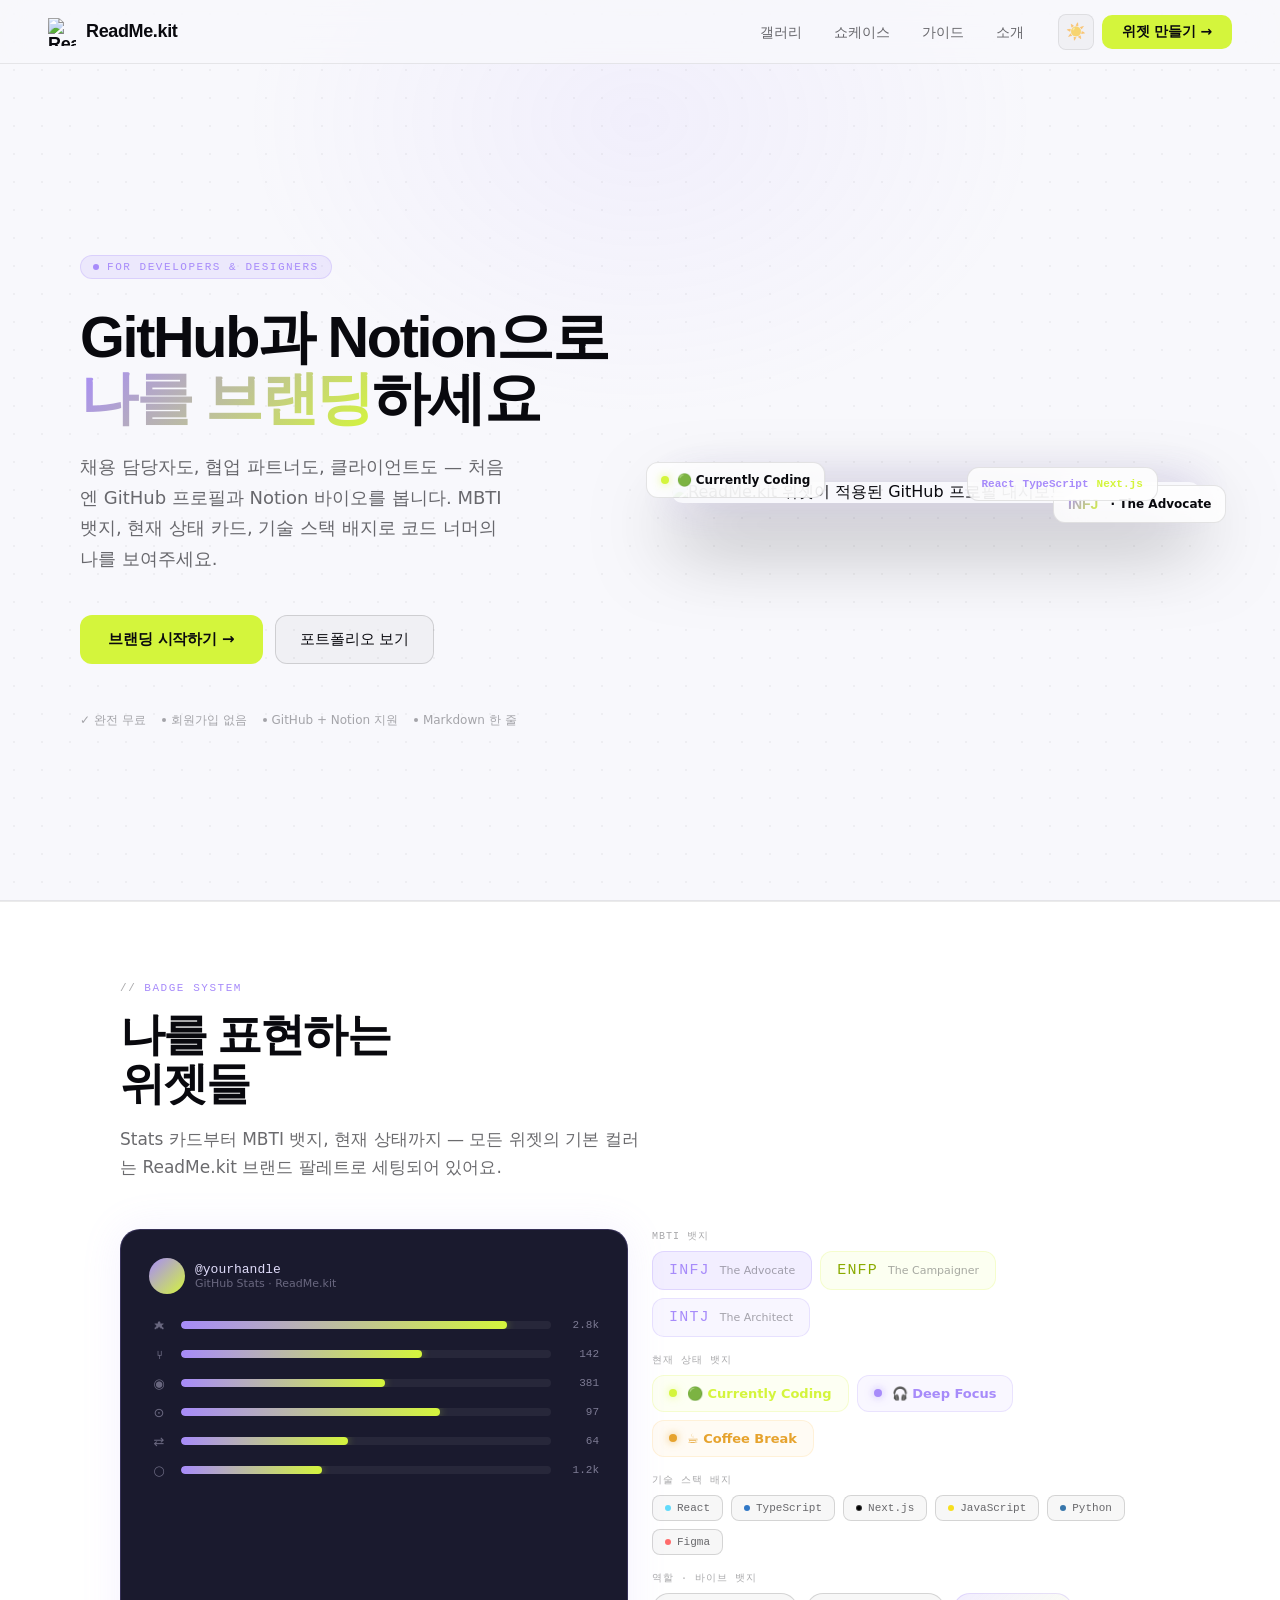
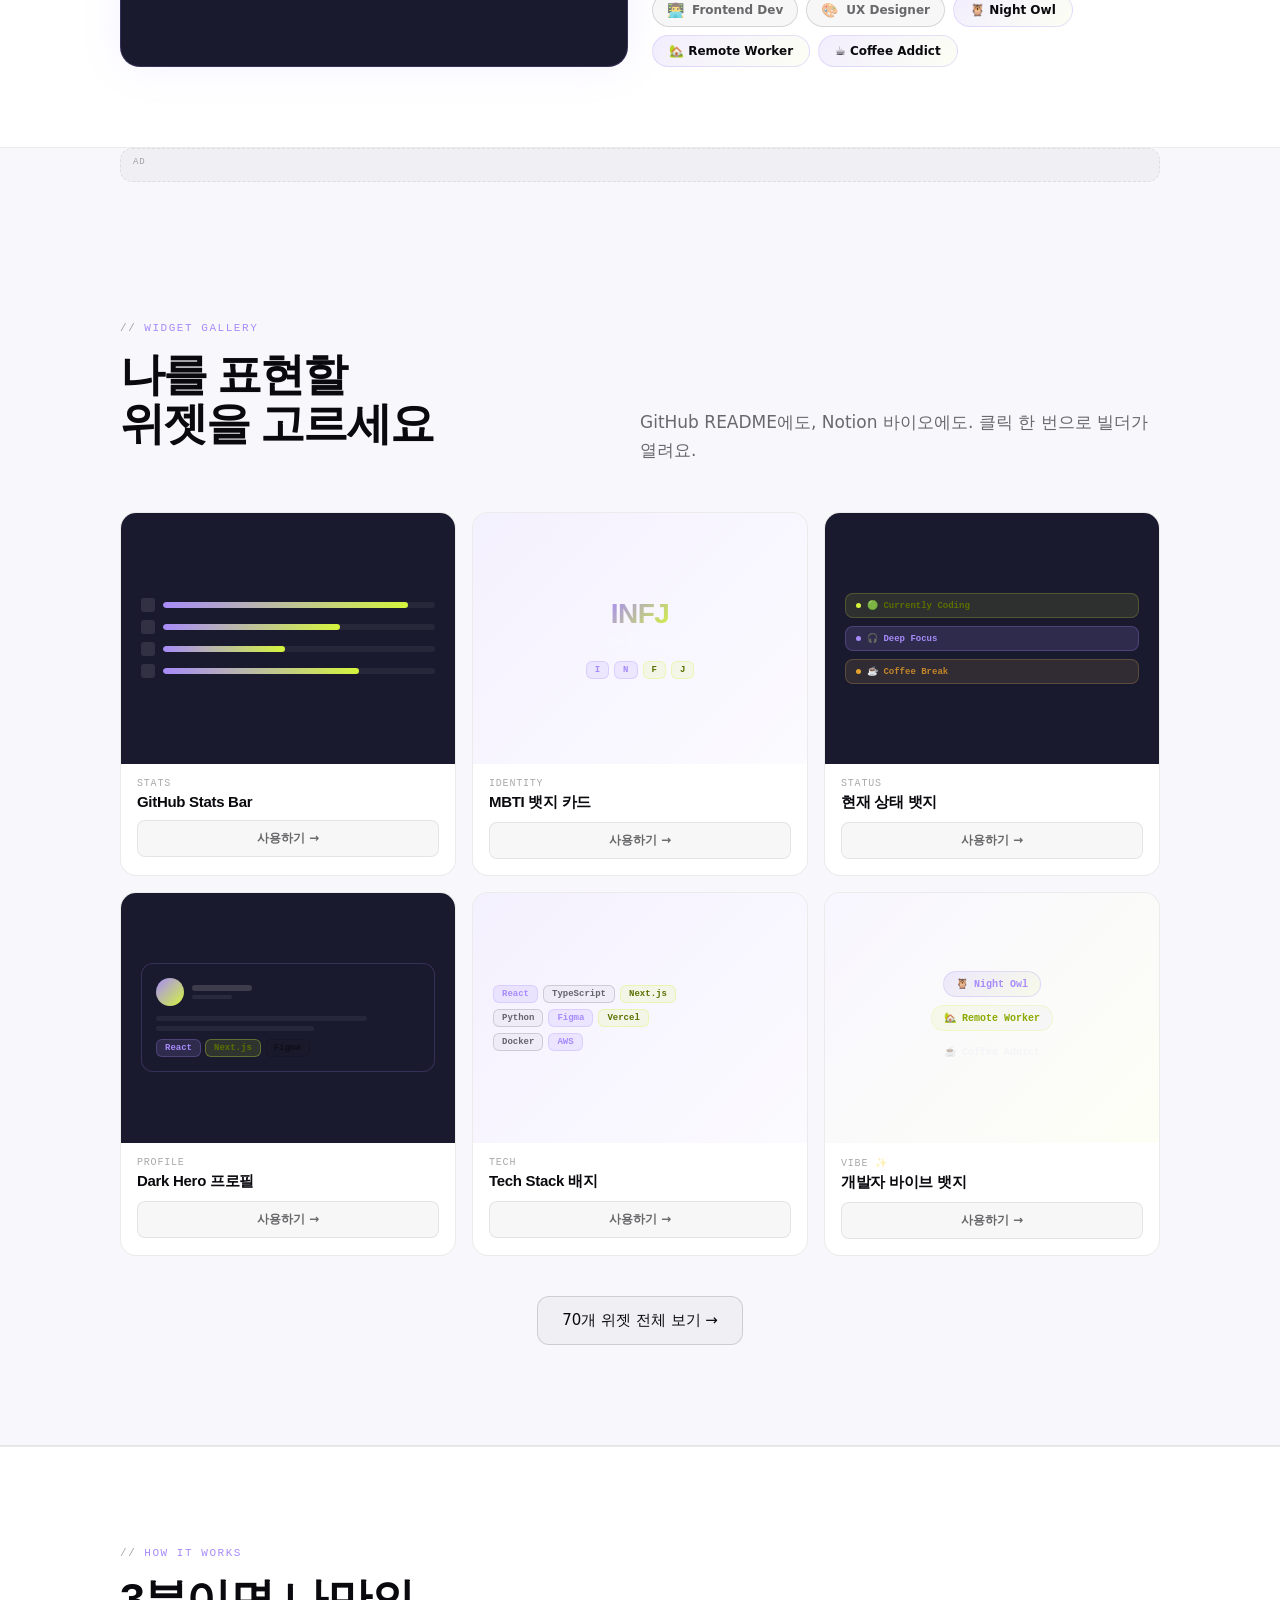
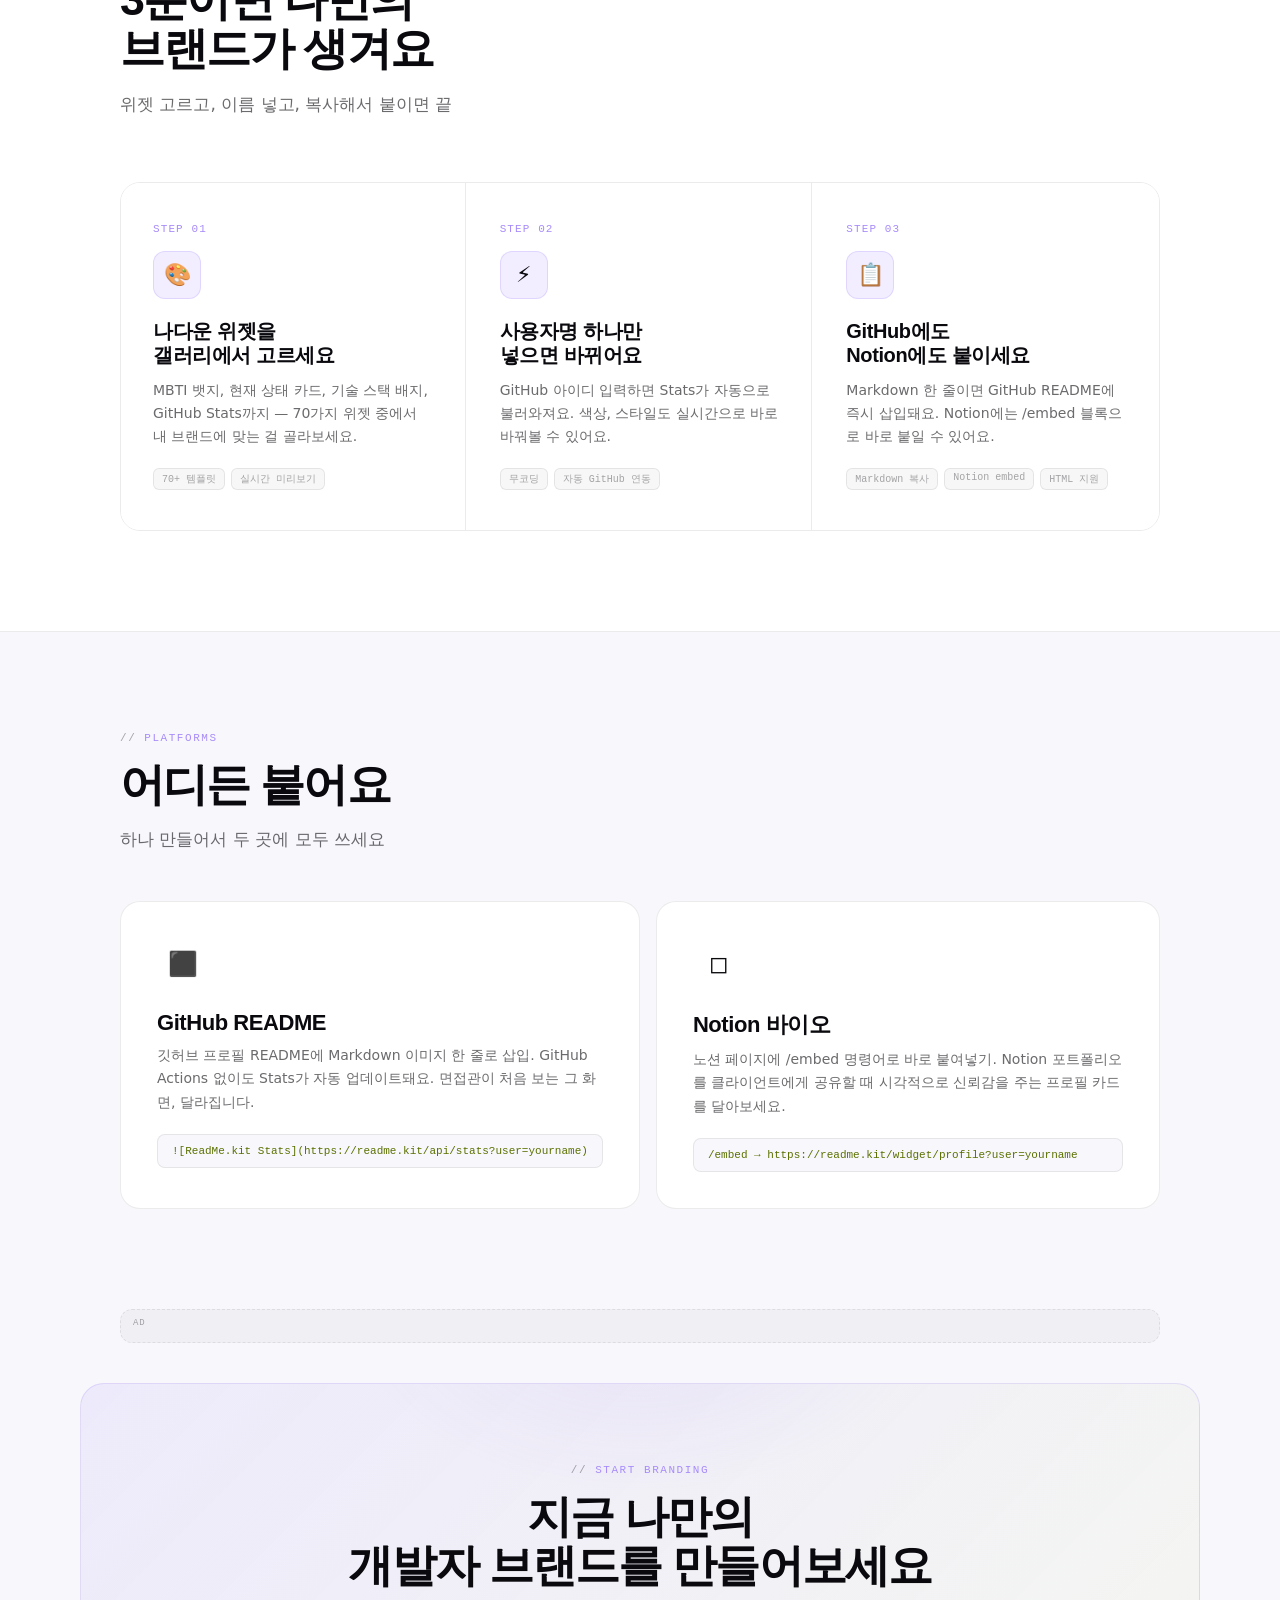
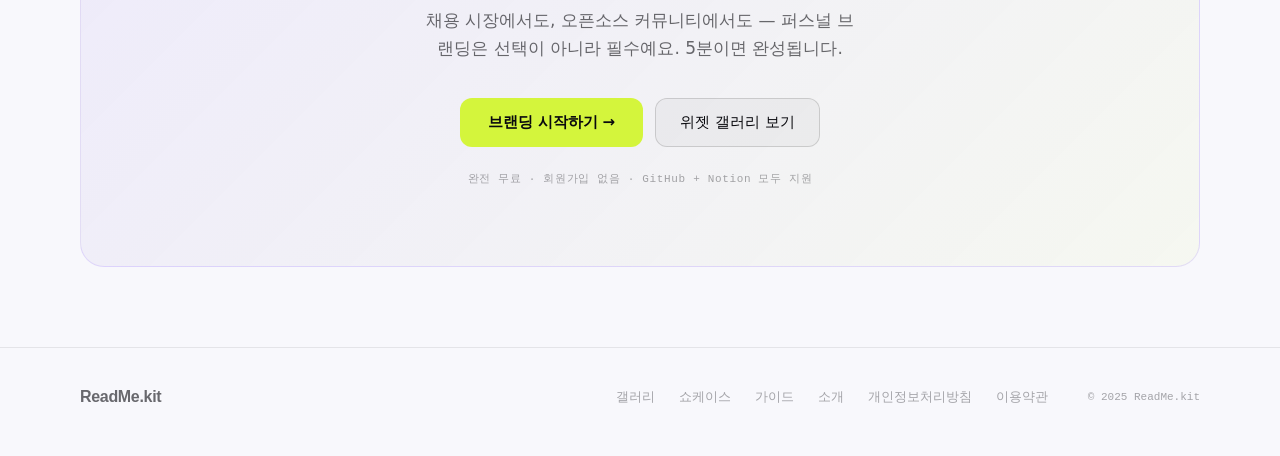
==== commit a4bf4a48: "refactor(styles): 인라인 style을 common.css로 통합 - 5개 페이지의 중복된 인라인 style 블록을 assets/css/common.css 한 파일로 " ====
--- a/index.html
+++ b/index.html
@@ -23,976 +23,10 @@
   <link rel="preconnect" href="https://fonts.googleapis.com">
   <link rel="preconnect" href="https://fonts.gstatic.com" crossorigin>
 
-  <style>
-    /* ━━━━━━━━━━━━━━━━━━━━━━━━━━━━━━━━━━━━━
-       DESIGN TOKENS
-    ━━━━━━━━━━━━━━━━━━━━━━━━━━━━━━━━━━━━━ */
-    :root {
-      --violet: #A78BFA;
-      --violet-dim: rgba(167,139,250,0.15);
-      --violet-border: rgba(167,139,250,0.25);
-      --lime: #D4F53C;
-      --lime-dim: rgba(212,245,60,0.12);
-      --lime-border: rgba(212,245,60,0.3);
-      --black: #09090E;
-
-      /* Dark mode (default) */
-      --bg: #09090E;
-      --bg-2: #0E0E16;
-      --bg-3: #14141F;
-      --surface: rgba(255,255,255,0.04);
-      --surface-hover: rgba(255,255,255,0.07);
-      --border: rgba(255,255,255,0.08);
-      --border-strong: rgba(255,255,255,0.14);
-      --text: #F0EEF8;
-      --text-2: rgba(240,238,248,0.65);
-      --text-3: rgba(240,238,248,0.35);
-      --shadow-violet: 0 0 40px rgba(167,139,250,0.18);
-      --shadow-lime: 0 0 30px rgba(212,245,60,0.2);
-      --gradient-hero: linear-gradient(135deg, #A78BFA 0%, #D4F53C 100%);
-      --gradient-bar: linear-gradient(90deg, #A78BFA 0%, #D4F53C 100%);
-      --dot-color: rgba(255,255,255,0.04);
-    }
-
-    [data-theme="light"] {
-      --bg: #F8F8FC;
-      --bg-2: #FFFFFF;
-      --bg-3: #F0EFF8;
-      --surface: rgba(0,0,0,0.03);
-      --surface-hover: rgba(0,0,0,0.06);
-      --border: rgba(0,0,0,0.08);
-      --border-strong: rgba(0,0,0,0.14);
-      --text: #09090E;
-      --text-2: rgba(9,9,14,0.6);
-      --text-3: rgba(9,9,14,0.35);
-      --shadow-violet: 0 0 40px rgba(167,139,250,0.25);
-      --dot-color: rgba(0,0,0,0.04);
-    }
-
-    /* ━━━━━━━━━━━━━━━━━━━━━━━━━━━━━━━━━━━━━
-       RESET & BASE
-    ━━━━━━━━━━━━━━━━━━━━━━━━━━━━━━━━━━━━━ */
-    *, *::before, *::after { box-sizing: border-box; margin: 0; padding: 0; }
-
-    html { scroll-behavior: smooth; }
-
-    body {
-      font-family: var(--font-sans, 'Pretendard', -apple-system, sans-serif);
-      background: var(--bg);
-      color: var(--text);
-      min-height: 100vh;
-      overflow-x: hidden;
-      transition: background 0.3s, color 0.3s;
-    }
-
-    /* Dot grid background */
-    body::before {
-      content: '';
-      position: fixed; inset: 0; z-index: 0;
-      background-image: radial-gradient(var(--dot-color) 1px, transparent 1px);
-      background-size: 28px 28px;
-      pointer-events: none;
-    }
-
-    /* Ambient violet glow */
-    body::after {
-      content: '';
-      position: fixed;
-      top: -20%;
-      left: 50%;
-      transform: translateX(-50%);
-      width: 800px; height: 600px;
-      background: radial-gradient(ellipse, rgba(167,139,250,0.08) 0%, transparent 70%);
-      pointer-events: none; z-index: 0;
-    }
-
-    * { position: relative; z-index: 1; }
-
-    /* ━━━━━━━━━━━━━━━━━━━━━━━━━━━━━━━━━━━━━
-       NAV
-    ━━━━━━━━━━━━━━━━━━━━━━━━━━━━━━━━━━━━━ */
-    .nav {
-      position: sticky; top: 0; z-index: 100;
-      display: flex; align-items: center; gap: 0;
-      padding: 0 48px;
-      height: 64px;
-      background: rgba(9,9,14,0.75);
-      backdrop-filter: blur(20px);
-      border-bottom: 1px solid var(--border);
-      transition: background 0.3s;
-    }
-
-    [data-theme="light"] .nav {
-      background: rgba(248,248,252,0.8);
-    }
-
-    .nav-logo {
-      display: flex; align-items: center; gap: 10px;
-      font-family: var(--font-heading, 'Pretendard', sans-serif);
-      font-size: 18px; font-weight: 800;
-      color: var(--text);
-      text-decoration: none; letter-spacing: -.02em;
-      margin-right: auto;
-    }
-
-    .nav-logo-icon {
-      width: 28px; height: 28px;
-      display: flex; align-items: center; justify-content: center;
-    }
-
-    .nav-links {
-      display: flex; align-items: center; gap: 4px;
-      list-style: none; margin-right: 20px;
-    }
-
-    .nav-links a {
-      padding: 6px 14px;
-      font-size: 14px; font-weight: 500;
-      color: var(--text-2); text-decoration: none;
-      border-radius: 8px;
-      transition: color 0.15s, background 0.15s;
-    }
-
-    .nav-links a:hover { color: var(--text); background: var(--surface); }
-
-    .nav-actions { display: flex; align-items: center; gap: 8px; }
-
-    /* Theme toggle */
-    .theme-toggle {
-      width: 36px; height: 36px;
-      border-radius: 8px;
-      border: 1px solid var(--border);
-      background: var(--surface);
-      color: var(--text-2);
-      cursor: pointer;
-      display: flex; align-items: center; justify-content: center;
-      font-size: 16px;
-      transition: all 0.15s;
-    }
-    .theme-toggle:hover { border-color: var(--border-strong); color: var(--text); }
-
-    .btn-nav-cta {
-      padding: 8px 20px;
-      background: var(--lime);
-      color: #09090E;
-      border: none; border-radius: 10px;
-      font-size: 14px; font-weight: 700;
-      font-family: var(--font-sans);
-      cursor: pointer; text-decoration: none;
-      display: inline-flex; align-items: center; gap: 6px;
-      transition: all 0.15s;
-      letter-spacing: -.01em;
-    }
-    .btn-nav-cta:hover { transform: translateY(-1px); box-shadow: 0 4px 20px rgba(212,245,60,0.3); }
-
-    /* ━━━━━━━━━━━━━━━━━━━━━━━━━━━━━━━━━━━━━
-       HERO
-    ━━━━━━━━━━━━━━━━━━━━━━━━━━━━━━━━━━━━━ */
-    .hero {
-      display: grid;
-      grid-template-columns: 1fr 1fr;
-      gap: 64px;
-      align-items: center;
-      padding: 100px 80px 80px;
-      min-height: calc(100vh - 64px);
-      max-width: 1400px;
-      margin: 0 auto;
-    }
-
-    .hero-eyebrow {
-      display: inline-flex; align-items: center; gap: 8px;
-      font-family: var(--font-mono);
-      font-size: 11px; font-weight: 500;
-      letter-spacing: .14em; text-transform: uppercase;
-      color: var(--violet);
-      padding: 5px 12px;
-      background: var(--violet-dim);
-      border: 1px solid var(--violet-border);
-      border-radius: 100px;
-      margin-bottom: 28px;
-    }
-
-    .hero-eyebrow::before {
-      content: '';
-      width: 6px; height: 6px;
-      border-radius: 50%;
-      background: var(--violet);
-      animation: pulse-dot 2s ease-in-out infinite;
-    }
-
-    @keyframes pulse-dot {
-      0%, 100% { opacity: 1; transform: scale(1); }
-      50% { opacity: 0.5; transform: scale(0.7); }
-    }
-
-    .hero-h1 {
-      font-family: var(--font-heading);
-      font-size: clamp(38px, 4.5vw, 68px);
-      font-weight: 800;
-      line-height: 1.05;
-      letter-spacing: -.04em;
-      color: var(--text);
-      margin-bottom: 24px;
-    }
-
-    .hero-h1 .grad {
-      background: var(--gradient-hero);
-      -webkit-background-clip: text;
-      -webkit-text-fill-color: transparent;
-      background-clip: text;
-    }
-
-    .hero-desc {
-      font-size: 18px;
-      font-weight: 400;
-      color: var(--text-2);
-      line-height: 1.7;
-      margin-bottom: 40px;
-      max-width: 440px;
-    }
-
-    .hero-btns { display: flex; gap: 12px; flex-wrap: wrap; margin-bottom: 48px; }
-
-    .btn-primary {
-      display: inline-flex; align-items: center; gap: 8px;
-      padding: 14px 28px;
-      background: var(--lime);
-      color: #09090E;
-      border: none; border-radius: 12px;
-      font-size: 15px; font-weight: 700;
-      font-family: var(--font-sans);
-      text-decoration: none; cursor: pointer;
-      transition: all 0.2s;
-      letter-spacing: -.01em;
-    }
-    .btn-primary:hover {
-      transform: translateY(-2px);
-      box-shadow: 0 8px 28px rgba(212,245,60,0.35);
-    }
-
-    .btn-ghost {
-      display: inline-flex; align-items: center; gap: 8px;
-      padding: 14px 24px;
-      background: var(--surface);
-      border: 1px solid var(--border-strong);
-      color: var(--text);
-      border-radius: 12px;
-      font-size: 15px; font-weight: 500;
-      font-family: var(--font-sans);
-      text-decoration: none; cursor: pointer;
-      transition: all 0.2s;
-    }
-    .btn-ghost:hover { background: var(--surface-hover); border-color: var(--violet-border); }
-
-    /* Trust pills */
-    .hero-trust {
-      display: flex; align-items: center; gap: 16px; flex-wrap: wrap;
-    }
-    .trust-pill {
-      font-size: 12px; font-weight: 500; color: var(--text-3);
-      display: flex; align-items: center; gap: 5px;
-    }
-    .trust-pill .dot { width: 4px; height: 4px; border-radius: 50%; background: var(--text-3); }
-
-    /* Hero right — Image */
-    .hero-visual {
-      position: relative;
-    }
-
-    .hero-img-wrap {
-      position: relative;
-      border-radius: 20px;
-      overflow: hidden;
-      box-shadow: 0 32px 80px rgba(0,0,0,0.6), var(--shadow-violet);
-    }
-
-    .hero-img-wrap img {
-      width: 100%; display: block;
-      border-radius: 20px;
-    }
-
-    /* Fallback if image not loaded */
-    .hero-img-fallback {
-      width: 100%;
-      aspect-ratio: 4/5;
-      background: var(--bg-3);
-      border: 1px solid var(--border);
-      border-radius: 20px;
-      display: flex; align-items: center; justify-content: center;
-      color: var(--text-3);
-      font-size: 13px;
-    }
-
-    /* Floating badge overlays on hero */
-    .hero-badge-float {
-      position: absolute;
-      border-radius: 12px;
-      padding: 10px 14px;
-      font-size: 12px; font-weight: 600;
-      backdrop-filter: blur(16px);
-      border: 1px solid var(--border-strong);
-      background: rgba(9,9,14,0.75);
-      color: var(--text);
-      display: flex; align-items: center; gap: 8px;
-      white-space: nowrap;
-      animation: float-badge 4s ease-in-out infinite;
-    }
-
-    .hero-badge-float.b1 { bottom: 20%; left: -5%; animation-delay: 0s; }
-    .hero-badge-float.b2 { top: 15%; right: -5%; animation-delay: 1.5s; }
-    .hero-badge-float.b3 { bottom: 5%; right: 8%; animation-delay: 0.8s; }
-
-    [data-theme="light"] .hero-badge-float {
-      background: rgba(255,255,255,0.85);
-      border-color: rgba(0,0,0,0.1);
-    }
-
-    @keyframes float-badge {
-      0%, 100% { transform: translateY(0px); }
-      50% { transform: translateY(-8px); }
-    }
-
-    .badge-dot { width: 8px; height: 8px; border-radius: 50%; }
-
-    /* ━━━━━━━━━━━━━━━━━━━━━━━━━━━━━━━━━━━━━
-       SECTION COMMONS
-    ━━━━━━━━━━━━━━━━━━━━━━━━━━━━━━━━━━━━━ */
-    .section-wrap {
-      max-width: 1200px;
-      margin: 0 auto;
-      padding: 100px 80px;
-    }
-
-    .section-label {
-      font-family: var(--font-mono);
-      font-size: 11px; font-weight: 500;
-      letter-spacing: .14em; text-transform: uppercase;
-      color: var(--violet);
-      margin-bottom: 16px;
-      display: flex; align-items: center; gap: 8px;
-    }
-    .section-label::before {
-      content: '//'; color: var(--text-3);
-    }
-
-    .section-title {
-      font-family: var(--font-heading);
-      font-size: clamp(28px, 3.5vw, 48px);
-      font-weight: 800;
-      letter-spacing: -.04em;
-      color: var(--text);
-      line-height: 1.1;
-      margin-bottom: 16px;
-    }
-
-    .section-desc {
-      font-size: 17px; font-weight: 400;
-      color: var(--text-2);
-      line-height: 1.65;
-      max-width: 520px;
-    }
-
-    /* Divider line */
-    .section-divider {
-      border: none;
-      border-top: 1px solid var(--border);
-      margin: 0;
-    }
-
-    /* ━━━━━━━━━━━━━━━━━━━━━━━━━━━━━━━━━━━━━
-       BADGE SHOWCASE — 실제 뱃지 디자인
-    ━━━━━━━━━━━━━━━━━━━━━━━━━━━━━━━━━━━━━ */
-    .badge-showcase {
-      background: var(--bg-2);
-      border-top: 1px solid var(--border);
-      border-bottom: 1px solid var(--border);
-    }
-
-    .badge-showcase-inner {
-      max-width: 1200px; margin: 0 auto;
-      padding: 80px 80px;
-    }
-
-    .badge-showcase-grid {
-      display: grid;
-      grid-template-columns: 1fr 1fr;
-      gap: 24px;
-      margin-top: 48px;
-    }
-
-    /* Stats Card — inspired by image 1 */
-    .widget-stats-card {
-      background: #0E0E16;
-      border: 1px solid rgba(167,139,250,0.2);
-      border-radius: 20px;
-      padding: 28px;
-      box-shadow: 0 0 40px rgba(167,139,250,0.12);
-      grid-column: span 1;
-    }
-
-    [data-theme="light"] .widget-stats-card {
-      background: #13131E;
-    }
-
-    .stats-card-header {
-      display: flex; align-items: center; gap: 10px;
-      margin-bottom: 24px;
-    }
-    .stats-card-avatar {
-      width: 36px; height: 36px; border-radius: 50%;
-      background: var(--gradient-hero);
-    }
-    .stats-card-name {
-      font-family: var(--font-mono);
-      font-size: 13px; font-weight: 500; color: #E0DCFA;
-    }
-    .stats-card-handle {
-      font-size: 11px; color: rgba(224,220,250,0.4);
-    }
-
-    .stats-rows { display: flex; flex-direction: column; gap: 14px; }
-
-    .stats-row {
-      display: flex; align-items: center; gap: 12px;
-    }
-    .stats-row-icon {
-      width: 20px; color: rgba(224,220,250,0.4);
-      font-size: 13px; flex-shrink: 0; text-align: center;
-    }
-    .stats-bar-track {
-      flex: 1;
-      height: 8px;
-      background: rgba(255,255,255,0.06);
-      border-radius: 100px;
-      overflow: hidden;
-    }
-    .stats-bar-fill {
-      height: 100%;
-      border-radius: 100px;
-      background: var(--gradient-bar);
-      box-shadow: 0 0 10px rgba(212,245,60,0.4);
-      transition: width 1s ease;
-    }
-    .stats-bar-val {
-      font-family: var(--font-mono);
-      font-size: 11px; color: rgba(224,220,250,0.5);
-      min-width: 36px; text-align: right;
-    }
-
-    /* Badge examples column */
-    .badge-examples {
-      display: flex; flex-direction: column; gap: 16px;
-      grid-column: span 1;
-    }
-
-    /* MBTI Badge */
-    .badge-mbti {
-      display: inline-flex; align-items: center; gap: 10px;
-      padding: 10px 16px;
-      background: var(--violet-dim);
-      border: 1px solid var(--violet-border);
-      border-radius: 12px;
-      font-size: 13px; font-weight: 600;
-      color: var(--violet);
-      width: fit-content;
-    }
-    .badge-mbti .type-letters {
-      font-family: var(--font-mono);
-      font-size: 15px; font-weight: 500;
-      letter-spacing: .08em;
-    }
-    .badge-mbti .label { font-size: 11px; color: var(--text-3); font-weight: 400; }
-
-    /* Status Badge */
-    .badge-status {
-      display: inline-flex; align-items: center; gap: 10px;
-      padding: 10px 16px;
-      background: rgba(212,245,60,0.06);
-      border: 1px solid rgba(212,245,60,0.2);
-      border-radius: 12px;
-      font-size: 13px; font-weight: 600;
-      color: #D4F53C;
-      width: fit-content;
-    }
-    .badge-status .status-dot {
-      width: 8px; height: 8px; border-radius: 50%;
-      background: var(--lime);
-      box-shadow: 0 0 8px rgba(212,245,60,0.6);
-      animation: status-pulse 2s ease-in-out infinite;
-      flex-shrink: 0;
-    }
-    @keyframes status-pulse {
-      0%, 100% { box-shadow: 0 0 6px rgba(212,245,60,0.6); }
-      50% { box-shadow: 0 0 14px rgba(212,245,60,0.9); }
-    }
-
-    /* Tech Stack Badges */
-    .badge-tech-row { display: flex; flex-wrap: wrap; gap: 8px; }
-    .badge-tech {
-      display: inline-flex; align-items: center; gap: 6px;
-      padding: 6px 12px;
-      background: var(--surface);
-      border: 1px solid var(--border-strong);
-      border-radius: 8px;
-      font-family: var(--font-mono);
-      font-size: 11px; font-weight: 500;
-      color: var(--text-2);
-      transition: border-color 0.15s, color 0.15s;
-    }
-    .badge-tech:hover { border-color: var(--violet-border); color: var(--violet); }
-    .badge-tech .tech-dot {
-      width: 6px; height: 6px; border-radius: 50%;
-    }
-
-    /* Role Badge */
-    .badge-role {
-      display: inline-flex; align-items: center; gap: 8px;
-      padding: 8px 14px;
-      background: var(--surface);
-      border: 1px solid var(--border-strong);
-      border-radius: 100px;
-      font-size: 12px; font-weight: 600;
-      color: var(--text-2);
-    }
-    .badge-role .role-icon { font-size: 14px; }
-
-    /* Vibe badge */
-    .badge-vibe {
-      display: inline-flex; align-items: center; gap: 8px;
-      padding: 8px 16px;
-      background: linear-gradient(135deg, var(--violet-dim), rgba(212,245,60,0.06));
-      border: 1px solid var(--violet-border);
-      border-radius: 100px;
-      font-size: 12px; font-weight: 600;
-      color: var(--text);
-    }
-
-    /* Badge label */
-    .badge-group-label {
-      font-family: var(--font-mono);
-      font-size: 10px; font-weight: 500;
-      letter-spacing: .1em; text-transform: uppercase;
-      color: var(--text-3); margin-bottom: 8px;
-    }
-
-    /* ━━━━━━━━━━━━━━━━━━━━━━━━━━━━━━━━━━━━━
-       GALLERY PREVIEW
-    ━━━━━━━━━━━━━━━━━━━━━━━━━━━━━━━━━━━━━ */
-    .gallery-section {
-      max-width: 1200px; margin: 0 auto;
-      padding: 100px 80px;
-    }
-
-    .gallery-header {
-      display: flex; align-items: flex-end;
-      justify-content: space-between;
-      margin-bottom: 48px;
-      gap: 32px;
-    }
-
-    .gallery-grid {
-      display: grid;
-      grid-template-columns: repeat(3, 1fr);
-      gap: 16px;
-    }
-
-    .g-card {
-      background: var(--bg-2);
-      border: 1px solid var(--border);
-      border-radius: 16px;
-      overflow: hidden;
-      cursor: pointer;
-      transition: all 0.25s;
-    }
-    .g-card:hover {
-      border-color: var(--violet-border);
-      transform: translateY(-4px);
-      box-shadow: 0 12px 36px rgba(0,0,0,0.3), var(--shadow-violet);
-    }
-
-    .g-thumb {
-      aspect-ratio: 4/3;
-      display: flex; align-items: center; justify-content: center;
-      padding: 20px;
-      position: relative; overflow: hidden;
-    }
-
-    /* Theme: Dark stats (image 1 style) */
-    .thumb-dark { background: #0E0E16; }
-    .thumb-violet { background: linear-gradient(135deg, rgba(167,139,250,0.12), rgba(167,139,250,0.04)); }
-    .thumb-lime { background: linear-gradient(135deg, rgba(212,245,60,0.08), rgba(212,245,60,0.02)); }
-
-    /* Mini stats bars */
-    .mini-stats { width: 100%; display: flex; flex-direction: column; gap: 8px; }
-    .mini-row { display: flex; align-items: center; gap: 8px; }
-    .mini-icon { width: 14px; height: 14px; border-radius: 3px; background: rgba(255,255,255,0.1); flex-shrink: 0; }
-    .mini-track { flex: 1; height: 6px; background: rgba(255,255,255,0.06); border-radius: 100px; overflow: hidden; }
-    .mini-fill { height: 100%; border-radius: 100px; background: var(--gradient-bar); }
-
-    /* Mini badge grid */
-    .mini-badges { display: flex; flex-wrap: wrap; gap: 5px; }
-    .mini-badge {
-      padding: 3px 8px; border-radius: 6px;
-      font-size: 9px; font-weight: 700;
-      font-family: var(--font-mono);
-    }
-    .mb-violet { background: var(--violet-dim); color: var(--violet); border: 1px solid var(--violet-border); }
-    .mb-lime   { background: var(--lime-dim);   color: #8aaa00; border: 1px solid var(--lime-border); }
-    .mb-gray   { background: var(--surface); color: var(--text-2); border: 1px solid var(--border-strong); }
-
-    [data-theme="light"] .mb-lime { color: #5a7000; }
-
-    /* Mini profile card */
-    .mini-profile-card {
-      width: 100%;
-      background: #0E0E16;
-      border: 1px solid rgba(167,139,250,0.2);
-      border-radius: 12px;
-      padding: 14px;
-    }
-    .mini-avatar-row { display: flex; align-items: center; gap: 8px; margin-bottom: 10px; }
-    .mini-avatar { width: 28px; height: 28px; border-radius: 50%; background: var(--gradient-hero); }
-    .mini-name-line { height: 6px; width: 60px; background: rgba(255,255,255,0.15); border-radius: 3px; }
-    .mini-handle-line { height: 4px; width: 40px; background: rgba(255,255,255,0.07); border-radius: 3px; margin-top: 4px; }
-    .mini-line { height: 5px; border-radius: 3px; background: rgba(255,255,255,0.06); margin-bottom: 5px; }
-
-    /* Mini MBTI */
-    .mini-mbti-wrap { display: flex; flex-direction: column; gap: 6px; align-items: center; }
-    .mini-mbti-type {
-      font-family: var(--font-heading);
-      font-size: 28px; font-weight: 800;
-      background: var(--gradient-hero);
-      -webkit-background-clip: text; -webkit-text-fill-color: transparent; background-clip: text;
-      letter-spacing: -.02em;
-    }
-    .mini-mbti-name { font-size: 10px; color: rgba(255,255,255,0.4); font-weight: 500; }
-
-    /* Mini status */
-    .mini-status-wrap { display: flex; flex-direction: column; gap: 8px; width: 100%; }
-    .mini-status-pill {
-      display: flex; align-items: center; gap: 6px;
-      padding: 6px 10px;
-      border-radius: 8px;
-      font-size: 9px; font-weight: 600;
-      font-family: var(--font-mono);
-    }
-    .msp-lime { background: rgba(212,245,60,0.1); border: 1px solid rgba(212,245,60,0.2); color: #8aaa00; }
-    .msp-violet { background: var(--violet-dim); border: 1px solid var(--violet-border); color: var(--violet); }
-    [data-theme="light"] .msp-lime { color: #5a7000; }
-    .msp-dot { width: 5px; height: 5px; border-radius: 50%; flex-shrink: 0; }
-
-    /* Card info */
-    .g-info { padding: 14px 16px 16px; }
-    .g-cat {
-      font-family: var(--font-mono);
-      font-size: 10px; font-weight: 500;
-      letter-spacing: .08em; text-transform: uppercase;
-      color: var(--text-3); margin-bottom: 4px;
-    }
-    .g-name {
-      font-family: var(--font-heading);
-      font-size: 15px; font-weight: 700;
-      color: var(--text); margin-bottom: 10px;
-      letter-spacing: -.02em;
-    }
-    .g-use-btn {
-      display: block; width: 100%;
-      padding: 9px;
-      background: var(--surface);
-      border: 1px solid var(--border);
-      border-radius: 8px;
-      font-size: 12px; font-weight: 600;
-      color: var(--text-2); text-align: center;
-      text-decoration: none;
-      transition: all 0.15s;
-      font-family: var(--font-sans);
-    }
-    .g-use-btn:hover {
-      background: var(--violet-dim);
-      border-color: var(--violet-border);
-      color: var(--violet);
-    }
-
-    .gallery-more {
-      display: flex; justify-content: center; margin-top: 40px;
-    }
-
-    /* ━━━━━━━━━━━━━━━━━━━━━━━━━━━━━━━━━━━━━
-       HOW TO
-    ━━━━━━━━━━━━━━━━━━━━━━━━━━━━━━━━━━━━━ */
-    .howto-section {
-      background: var(--bg-2);
-      border-top: 1px solid var(--border);
-      border-bottom: 1px solid var(--border);
-    }
-
-    .howto-inner {
-      max-width: 1200px; margin: 0 auto;
-      padding: 100px 80px;
-    }
-
-    .steps {
-      display: grid;
-      grid-template-columns: repeat(3, 1fr);
-      gap: 2px;
-      margin-top: 64px;
-      border: 1px solid var(--border);
-      border-radius: 20px;
-      overflow: hidden;
-    }
-
-    .step-card {
-      padding: 40px 32px;
-      background: var(--bg-2);
-      border-right: 1px solid var(--border);
-      transition: background 0.2s;
-    }
-    .step-card:last-child { border-right: none; }
-    .step-card:hover { background: var(--bg-3); }
-
-    .step-num {
-      font-family: var(--font-mono);
-      font-size: 11px; font-weight: 500;
-      color: var(--violet);
-      letter-spacing: .1em;
-      margin-bottom: 16px;
-    }
-
-    .step-icon {
-      width: 48px; height: 48px;
-      border-radius: 12px;
-      background: var(--violet-dim);
-      border: 1px solid var(--violet-border);
-      display: flex; align-items: center; justify-content: center;
-      font-size: 22px;
-      margin-bottom: 20px;
-    }
-
-    .step-title {
-      font-family: var(--font-heading);
-      font-size: 20px; font-weight: 700;
-      color: var(--text);
-      letter-spacing: -.02em;
-      margin-bottom: 12px;
-      line-height: 1.2;
-    }
-
-    .step-desc {
-      font-size: 14px; font-weight: 400;
-      color: var(--text-2); line-height: 1.65;
-      margin-bottom: 20px;
-    }
-
-    .step-tags { display: flex; flex-wrap: wrap; gap: 6px; }
-    .step-tag {
-      font-family: var(--font-mono);
-      font-size: 10px; padding: 3px 8px;
-      border-radius: 6px;
-      background: var(--surface);
-      border: 1px solid var(--border);
-      color: var(--text-3);
-    }
-
-    /* ━━━━━━━━━━━━━━━━━━━━━━━━━━━━━━━━━━━━━
-       PLATFORM SECTION
-    ━━━━━━━━━━━━━━━━━━━━━━━━━━━━━━━━━━━━━ */
-    .platform-section {
-      max-width: 1200px; margin: 0 auto;
-      padding: 100px 80px;
-    }
-
-    .platform-grid {
-      display: grid; grid-template-columns: 1fr 1fr;
-      gap: 16px; margin-top: 48px;
-    }
-
-    .platform-card {
-      background: var(--bg-2);
-      border: 1px solid var(--border);
-      border-radius: 20px;
-      padding: 36px;
-      transition: border-color 0.2s;
-    }
-    .platform-card:hover { border-color: var(--violet-border); }
-
-    .platform-icon {
-      width: 52px; height: 52px; border-radius: 14px;
-      display: flex; align-items: center; justify-content: center;
-      font-size: 24px; margin-bottom: 20px;
-    }
-    .platform-icon.github {
-      background: rgba(255,255,255,0.06);
-      border: 1px solid rgba(255,255,255,0.1);
-    }
-    .platform-icon.notion {
-      background: rgba(255,255,255,0.06);
-      border: 1px solid rgba(255,255,255,0.1);
-    }
-
-    .platform-name {
-      font-family: var(--font-heading);
-      font-size: 22px; font-weight: 700;
-      color: var(--text); margin-bottom: 8px;
-      letter-spacing: -.02em;
-    }
-
-    .platform-desc {
-      font-size: 14px; color: var(--text-2);
-      line-height: 1.65; margin-bottom: 20px;
-    }
-
-    .platform-code {
-      font-family: var(--font-mono);
-      font-size: 11px;
-      background: var(--bg);
-      border: 1px solid var(--border);
-      border-radius: 8px;
-      padding: 10px 14px;
-      color: var(--lime);
-      overflow-x: auto;
-      white-space: nowrap;
-    }
-    [data-theme="light"] .platform-code { color: #5a7000; }
-
-    /* ━━━━━━━━━━━━━━━━━━━━━━━━━━━━━━━━━━━━━
-       CTA SECTION
-    ━━━━━━━━━━━━━━━━━━━━━━━━━━━━━━━━━━━━━ */
-    .cta-section {
-      margin: 0 80px 80px;
-      background: linear-gradient(135deg, rgba(167,139,250,0.12) 0%, rgba(212,245,60,0.06) 100%);
-      border: 1px solid var(--violet-border);
-      border-radius: 24px;
-      padding: 80px;
-      text-align: center;
-      position: relative;
-      overflow: hidden;
-    }
-
-    .cta-section::before {
-      content: '';
-      position: absolute;
-      top: -60%; left: 50%; transform: translateX(-50%);
-      width: 600px; height: 400px;
-      background: radial-gradient(ellipse, rgba(167,139,250,0.15) 0%, transparent 70%);
-      pointer-events: none;
-    }
-
-    .cta-title {
-      font-family: var(--font-heading);
-      font-size: clamp(28px, 3.5vw, 48px);
-      font-weight: 800;
-      color: var(--text);
-      letter-spacing: -.04em;
-      margin-bottom: 16px;
-      line-height: 1.1;
-    }
-
-    .cta-desc {
-      font-size: 17px; color: var(--text-2);
-      max-width: 440px; margin: 0 auto 36px;
-      line-height: 1.65;
-    }
-
-    .cta-btns { display: flex; gap: 12px; justify-content: center; margin-bottom: 24px; }
-
-    .cta-note {
-      font-family: var(--font-mono);
-      font-size: 11px; color: var(--text-3);
-      letter-spacing: .06em;
-    }
-
-    /* ━━━━━━━━━━━━━━━━━━━━━━━━━━━━━━━━━━━━━
-       FOOTER
-    ━━━━━━━━━━━━━━━━━━━━━━━━━━━━━━━━━━━━━ */
-    .footer {
-      border-top: 1px solid var(--border);
-      padding: 40px 80px;
-      display: flex; align-items: center; gap: 40px;
-      flex-wrap: wrap;
-    }
-
-    .footer-logo {
-      font-family: var(--font-heading);
-      font-size: 16px; font-weight: 800;
-      color: var(--text-2);
-      text-decoration: none; letter-spacing: -.02em;
-      margin-right: auto;
-    }
-
-    .footer-links { display: flex; gap: 24px; flex-wrap: wrap; }
-    .footer-link {
-      font-size: 13px; color: var(--text-3);
-      text-decoration: none; transition: color 0.15s;
-    }
-    .footer-link:hover { color: var(--text-2); }
-
-    .footer-copy {
-      font-family: var(--font-mono);
-      font-size: 11px; color: var(--text-3);
-    }
-
-    /* ━━━━━━━━━━━━━━━━━━━━━━━━━━━━━━━━━━━━━
-       AD SLOTS
-    ━━━━━━━━━━━━━━━━━━━━━━━━━━━━━━━━━━━━━ */
-    .ad-slot {
-      max-width: 1200px; margin: 0 auto;
-      padding: 0 80px 40px;
-    }
-    .ad-slot-inner {
-      background: var(--surface);
-      border: 1px dashed var(--border);
-      border-radius: 12px;
-      padding: 16px; text-align: center;
-      font-family: var(--font-mono);
-      font-size: 10px; color: var(--text-3);
-      position: relative;
-    }
-    .ad-slot-inner::before {
-      content: 'AD';
-      position: absolute; top: 8px; left: 12px;
-      font-size: 9px; letter-spacing: .1em;
-    }
-
-    /* ━━━━━━━━━━━━━━━━━━━━━━━━━━━━━━━━━━━━━
-       RESPONSIVE
-    ━━━━━━━━━━━━━━━━━━━━━━━━━━━━━━━━━━━━━ */
-    @media (max-width: 1024px) {
-      .hero { grid-template-columns: 1fr; gap: 48px; padding: 80px 40px; min-height: auto; }
-      .hero-visual { display: none; }
-      .section-wrap, .gallery-section, .howto-inner, .platform-section { padding-left: 40px; padding-right: 40px; }
-      .badge-showcase-inner { padding: 60px 40px; }
-      .badge-showcase-grid { grid-template-columns: 1fr; }
-      .gallery-grid { grid-template-columns: 1fr 1fr; }
-      .steps { grid-template-columns: 1fr; }
-      .step-card { border-right: none; border-bottom: 1px solid var(--border); }
-      .step-card:last-child { border-bottom: none; }
-      .platform-grid { grid-template-columns: 1fr; }
-      .cta-section { margin: 0 40px 60px; padding: 60px 40px; }
-      .footer { padding: 32px 40px; }
-      .ad-slot { padding: 0 40px 32px; }
-      .nav { padding: 0 32px; }
-      .nav-links { display: none; }
-    }
-
-    @media (max-width: 640px) {
-      .hero { padding: 60px 20px; }
-      .section-wrap, .gallery-section, .howto-inner, .platform-section { padding-left: 20px; padding-right: 20px; }
-      .badge-showcase-inner { padding: 48px 20px; }
-      .gallery-grid { grid-template-columns: 1fr; }
-      .cta-section { margin: 0 20px 48px; padding: 48px 24px; }
-      .cta-btns { flex-direction: column; }
-      .footer { padding: 24px 20px; flex-direction: column; align-items: flex-start; gap: 20px; }
-      .ad-slot { padding: 0 20px 24px; }
-      .nav { padding: 0 20px; }
-    }
-
-    /* Light mode adjustments */
-    [data-theme="light"] .widget-stats-card { background: #1A1A2E; }
-    [data-theme="light"] .mini-profile-card { background: #1A1A2E; }
-    [data-theme="light"] .thumb-dark { background: #1A1A2E; }
-  </style>
+  <link rel="stylesheet" href="assets/css/token.css">
+  <link rel="stylesheet" href="assets/css/common.css">
 </head>
-<body>
+<body class="page-landing">
 
 <!-- Schema.org -->
 <script type="application/ld+json">
--- a/assets/css/token.css
+++ b/assets/css/token.css
@@ -0,0 +1,238 @@
+/* =============================================
+   ReadMe.kit — Design Tokens v1
+   @import 이 파일 하나로 전체 토큰 로드
+   ============================================= */
+
+/* ── Fonts ─────────────────────────────────── */
+
+@import url('https://cdn.jsdelivr.net/gh/orioncactus/pretendard@v1.3.9/dist/web/static/pretendard.min.css');
+
+@font-face {
+  font-family: 'LaundryGothic';
+  src: url('https://cdn.jsdelivr.net/gh/projectnoonnu/2403-2@1.0/TTLaundryGothicR.woff2') format('woff2');
+  font-weight: 400;
+  font-display: swap;
+}
+
+@font-face {
+  font-family: 'LaundryGothic';
+  src: url('https://cdn.jsdelivr.net/gh/projectnoonnu/2403-2@1.0/TTLaundryGothicB.woff2') format('woff2');
+  font-weight: 700;
+  font-display: swap;
+}
+
+@font-face {
+  font-family: 'Tossface';
+  src: local('Apple Color Emoji'), local('Segoe UI Emoji'), local('Noto Color Emoji');
+  unicode-range: U+1F300-1F9FF, U+2600-26FF, U+2700-27BF;
+}
+
+.tossface-emoji {
+  font-family: 'Tossface', 'Apple Color Emoji', 'Segoe UI Emoji', 'Noto Color Emoji', sans-serif;
+  font-style: normal;
+  font-weight: normal;
+}
+
+/* ── Reset ──────────────────────────────────── */
+
+*,
+*::before,
+*::after {
+  box-sizing: border-box;
+  margin: 0;
+  padding: 0;
+}
+
+/* ── Light Mode Tokens ──────────────────────── */
+
+:root {
+  /* Brand primitives */
+  --violet: #A78BFA;
+  --lime:   #D4F53C;
+  --black:  #09090E;
+
+  /* Surface */
+  --bg-main:   #FFFFFF;
+  --bg-subtle: #F8F8FC;
+
+  /* Text */
+  --text-main: #09090E;
+  --text-sub:  rgba(9,9,14,0.65);
+  --text-hint: rgba(9,9,14,0.40);
+
+  /* Brand semantic */
+  --primary: #A78BFA;
+  --action:  #D4F53C;
+  --dark:    #09090E;
+
+  /* Legacy alias — 기존 코드 호환용, 신규 코드에서는 위 변수 사용 */
+  --google-blue:   #A78BFA;
+  --google-red:    #F87171;
+  --google-yellow: #D4F53C;
+  --google-green:  #4ADE80;
+
+  /* Gradients */
+  --gradient-hero:     linear-gradient(135deg, rgba(167,139,250,0.10) 0%, rgba(212,245,60,0.06) 100%);
+  --gradient-primary:  linear-gradient(135deg, #A78BFA 0%, #7C3AED 100%);
+  --gradient-action:   linear-gradient(135deg, #D4F53C 0%, #A3E635 100%);
+  --gradient-glass:    linear-gradient(135deg, rgba(167,139,250,0.12) 0%, rgba(212,245,60,0.06) 100%);
+  --gradient-blue-red: linear-gradient(135deg, #A78BFA 0%, #F87171 100%);
+  --gradient-multi:    linear-gradient(135deg, #A78BFA 0%, #D4F53C 50%, #4ADE80 100%);
+
+  /* Glass */
+  --glass-white:  rgba(255,255,255,0.72);
+  --glass-border: rgba(167,139,250,0.15);
+  --blur-effect:  blur(30px) saturate(180%);
+
+  /* Shadows */
+  --shadow-subtle: 0 2px 8px rgba(167,139,250,0.06);
+  --shadow-depth:  0 10px 20px rgba(167,139,250,0.08), 0 6px 6px rgba(0,0,0,0.06);
+  --shadow-float:  0 20px 40px rgba(167,139,250,0.12), 0 10px 10px rgba(0,0,0,0.08);
+
+  /* Grid background pattern */
+  --grid-pattern:
+    repeating-linear-gradient(
+      0deg,
+      rgba(167,139,250,0.04) 0px, rgba(167,139,250,0.04) 1px,
+      transparent 1px, transparent 24px
+    ),
+    repeating-linear-gradient(
+      90deg,
+      rgba(167,139,250,0.04) 0px, rgba(167,139,250,0.04) 1px,
+      transparent 1px, transparent 24px
+    );
+
+  /* Ad slot */
+  --ad-bg:    rgba(0,0,0,0.02);
+  --ad-border: rgba(0,0,0,0.10);
+  --ad-label:  rgba(0,0,0,0.35);
+
+  /* Typography scale */
+  --font-sans:    'Pretendard', -apple-system, BlinkMacSystemFont, system-ui, sans-serif;
+  --font-heading: 'LaundryGothic', 'Pretendard', sans-serif;
+  --font-mono:    'JetBrains Mono', 'Fira Code', monospace;
+
+  /* Alias */
+  --font-main: var(--font-sans);
+
+  --display-lg:   800 57px/64px var(--font-heading);
+  --headline-lg:  700 32px/40px var(--font-heading);
+  --title-lg:     600 22px/28px var(--font-heading);
+  --body-lg:      400 16px/24px var(--font-main);
+  --label-lg:     500 14px/20px var(--font-main);
+
+  /* Spacing scale (4pt) */
+  --s1:  4px;
+  --s2:  8px;
+  --s3:  12px;
+  --s4:  16px;
+  --s6:  24px;
+  --s8:  32px;
+  --s12: 48px;
+
+  /* Material Design 3 semantic aliases */
+  --m3-primary:             #A78BFA;
+  --m3-on-primary:          #FFFFFF;
+  --m3-primary-container:   rgba(167,139,250,0.12);
+  --m3-on-primary-container: #09090E;
+  --m3-secondary:           rgba(9,9,14,0.65);
+  --m3-on-secondary:        #FFFFFF;
+  --m3-surface:             #FFFFFF;
+  --m3-on-surface:          #09090E;
+  --m3-surface-variant:     #F8F8FC;
+  --m3-on-surface-variant:  rgba(9,9,14,0.65);
+  --m3-background:          #FFFFFF;
+  --m3-on-background:       #09090E;
+  --m3-outline:             rgba(9,9,14,0.40);
+  --m3-outline-variant:     rgba(167,139,250,0.15);
+  --m3-error:               #F87171;
+  --m3-on-error:            #FFFFFF;
+
+  /* Fluent Design aliases */
+  --fluent-blur:      blur(30px) saturate(180%);
+  --fluent-acrylic:   rgba(255,255,255,0.72);
+  --fluent-border:    1px solid rgba(167,139,250,0.15);
+  --fluent-shadow-sm: 0 2px 8px rgba(167,139,250,0.06);
+  --fluent-shadow-md: 0 10px 20px rgba(167,139,250,0.08), 0 6px 6px rgba(0,0,0,0.06);
+  --fluent-shadow-lg: 0 20px 40px rgba(167,139,250,0.12), 0 10px 10px rgba(0,0,0,0.08);
+
+  /* GitGloss legacy aliases — builder.css 호환용 */
+  --gg-bg:             var(--bg-main);
+  --gg-bg-card:        var(--glass-white);
+  --gg-text:           var(--text-main);
+  --gg-text-sub:       var(--text-sub);
+  --gg-text-hint:      var(--text-hint);
+  --gg-pink:           var(--primary);
+  --gg-purple:         var(--primary);
+  --glass-shadow:      var(--shadow-depth);
+  --glass-blur:        var(--blur-effect);
+  --glass-bg-light:    var(--glass-white);
+  --glass-border-pink: rgba(167,139,250,0.20);
+}
+
+/* ── Dark Mode Tokens ───────────────────────── */
+
+@media (prefers-color-scheme: dark) {
+  :root {
+    /* Surface */
+    --bg-main:   #09090E;
+    --bg-subtle: #111118;
+
+    /* Text */
+    --text-main: #F4F4F8;
+    --text-sub:  rgba(244,244,248,0.65);
+    --text-hint: rgba(244,244,248,0.40);
+
+    /* Glass */
+    --glass-white:  rgba(255,255,255,0.06);
+    --glass-border: rgba(167,139,250,0.20);
+
+    /* Shadows */
+    --shadow-subtle: 0 2px 8px rgba(0,0,0,0.30);
+    --shadow-depth:  0 10px 20px rgba(0,0,0,0.40), 0 6px 6px rgba(0,0,0,0.30);
+    --shadow-float:  0 20px 40px rgba(0,0,0,0.50), 0 10px 10px rgba(0,0,0,0.30);
+
+    /* Grid */
+    --grid-pattern:
+      repeating-linear-gradient(
+        0deg,
+        rgba(167,139,250,0.06) 0px, rgba(167,139,250,0.06) 1px,
+        transparent 1px, transparent 24px
+      ),
+      repeating-linear-gradient(
+        90deg,
+        rgba(167,139,250,0.06) 0px, rgba(167,139,250,0.06) 1px,
+        transparent 1px, transparent 24px
+      );
+
+    /* Ad slot */
+    --ad-bg:    rgba(255,255,255,0.03);
+    --ad-border: rgba(255,255,255,0.08);
+    --ad-label:  rgba(255,255,255,0.30);
+
+    /* M3 dark overrides */
+    --m3-surface:            #111118;
+    --m3-on-surface:         #F4F4F8;
+    --m3-surface-variant:    #1A1A24;
+    --m3-on-surface-variant: rgba(244,244,248,0.65);
+    --m3-background:         #09090E;
+    --m3-on-background:      #F4F4F8;
+    --m3-outline:            rgba(244,244,248,0.40);
+    --m3-outline-variant:    rgba(167,139,250,0.20);
+
+    /* Fluent dark overrides */
+    --fluent-acrylic:   rgba(255,255,255,0.06);
+    --fluent-border:    1px solid rgba(167,139,250,0.15);
+    --fluent-shadow-sm: 0 2px 8px rgba(0,0,0,0.30);
+    --fluent-shadow-md: 0 10px 20px rgba(0,0,0,0.40), 0 6px 6px rgba(0,0,0,0.30);
+    --fluent-shadow-lg: 0 20px 40px rgba(0,0,0,0.50), 0 10px 10px rgba(0,0,0,0.30);
+
+    /* GitGloss legacy dark overrides */
+    --gg-bg:          #09090E;
+    --gg-bg-card:     rgba(255,255,255,0.06);
+    --gg-text:        #F4F4F8;
+    --gg-text-sub:    rgba(244,244,248,0.65);
+    --gg-text-hint:   rgba(244,244,248,0.40);
+    --glass-bg-light: rgba(255,255,255,0.06);
+  }
+}
--- a/assets/css/common.css
+++ b/assets/css/common.css
@@ -0,0 +1,1269 @@
+/* =============================================
+   ReadMe.kit — common.css
+   각 HTML의 인라인 <style>을 한 파일로 통합.
+   token.css → style.css → common.css 순으로 로드.
+   ============================================= */
+
+
+/* =============================================
+   §1. 문서형 레이아웃 (.legal-wrap)
+   privacy.html / terms.html / about.html 공유
+   .legal-wrap--feature : about 페이지용 변형
+   ============================================= */
+
+.legal-wrap {
+  max-width: 760px;
+  margin: 0 auto;
+  padding: 80px 24px;
+}
+
+.legal-wrap h1 {
+  font-size: 32px;
+  font-weight: 800;
+  color: var(--text-main);
+  margin-bottom: 8px;
+  letter-spacing: -.02em;
+}
+
+.legal-wrap .updated {
+  font-size: 13px;
+  color: var(--text-hint);
+  margin-bottom: 48px;
+}
+
+.legal-wrap h2 {
+  font-size: 18px;
+  font-weight: 700;
+  color: var(--text-main);
+  margin: 40px 0 12px;
+}
+
+.legal-wrap p,
+.legal-wrap li {
+  font-size: 15px;
+  color: var(--text-sub);
+  line-height: 1.8;
+}
+
+.legal-wrap ul {
+  padding-left: 20px;
+  margin: 8px 0;
+}
+
+.legal-wrap li {
+  margin-bottom: 6px;
+}
+
+.legal-wrap a {
+  color: var(--google-blue);
+}
+
+/* about 변형: 큰 제목 + 리드 단락 + h2 강조 */
+.legal-wrap--feature h1 {
+  font-size: 40px;
+  margin-bottom: 16px;
+  letter-spacing: -.03em;
+}
+
+.legal-wrap--feature h2 {
+  font-size: 22px;
+  margin: 48px 0 16px;
+}
+
+.legal-wrap--feature p {
+  margin-bottom: 16px;
+}
+
+.legal-wrap--feature .lead {
+  font-size: 18px;
+  color: var(--text-sub);
+  line-height: 1.7;
+  margin-bottom: 48px;
+  font-weight: 500;
+}
+
+.feature-grid {
+  display: grid;
+  grid-template-columns: 1fr 1fr;
+  gap: 20px;
+  margin: 24px 0;
+}
+
+.feature-card {
+  background: var(--glass-white);
+  border: 1px solid var(--glass-border);
+  border-radius: 16px;
+  padding: 24px;
+}
+
+.feature-card .icon {
+  font-size: 28px;
+  margin-bottom: 12px;
+}
+
+.feature-card h3 {
+  font-size: 16px;
+  font-weight: 700;
+  color: var(--text-main);
+  margin-bottom: 8px;
+}
+
+.feature-card p {
+  font-size: 13px;
+  color: var(--text-sub);
+  line-height: 1.6;
+  margin: 0;
+}
+
+@media (max-width: 640px) {
+  .feature-grid {
+    grid-template-columns: 1fr;
+  }
+
+  .legal-wrap--feature h1 {
+    font-size: 28px;
+  }
+}
+
+
+/* =============================================
+   §2. Gallery 페이지 (body.page-gallery 스코프)
+   gallery.html 인라인 스타일을 그대로 이동
+   ============================================= */
+
+body.page-gallery .material-symbols-rounded {
+  font-variation-settings: 'FILL' 1, 'wght' 400, 'GRAD' 0, 'opsz' 24;
+  display: inline-block;
+  vertical-align: middle;
+}
+
+body.page-gallery {
+  margin: 0;
+  padding: 0;
+  background: var(--bg-main);
+  background-image: var(--grid-pattern);
+  min-height: 100vh;
+  display: flex;
+  flex-direction: column;
+}
+
+.page-gallery .gallery-header {
+  padding: 96px 80px 64px;
+  text-align: center;
+  background: var(--m3-surface);
+  border-bottom: var(--fluent-border);
+}
+
+.page-gallery .gallery-eyebrow {
+  font: var(--label-lg);
+  color: var(--m3-primary);
+  letter-spacing: 0.1em;
+  text-transform: uppercase;
+  margin-bottom: 16px;
+}
+
+.page-gallery .gallery-title {
+  font: var(--display-lg);
+  color: var(--m3-on-background);
+  margin-bottom: 24px;
+  letter-spacing: -0.04em;
+}
+
+.page-gallery .gallery-desc {
+  font: var(--body-lg);
+  color: var(--m3-on-surface-variant);
+  max-width: 640px;
+  margin: 0 auto 40px;
+  line-height: 1.6;
+}
+
+.page-gallery .filter-tabs {
+  display: flex;
+  gap: 12px;
+  justify-content: center;
+  flex-wrap: wrap;
+}
+
+.page-gallery .filter-tab {
+  padding: 10px 20px;
+  border: 1px solid var(--m3-outline);
+  border-radius: 100px;
+  background: transparent;
+  color: var(--m3-on-surface-variant);
+  font: var(--label-lg);
+  cursor: pointer;
+  transition: all 0.2s;
+}
+
+.page-gallery .filter-tab:hover {
+  background: var(--m3-surface-variant);
+}
+
+.page-gallery .filter-tab.active {
+  background: var(--m3-primary);
+  color: var(--m3-on-primary);
+  border-color: var(--m3-primary);
+  box-shadow: var(--fluent-shadow-md);
+}
+
+.page-gallery .gallery-grid {
+  display: grid;
+  grid-template-columns: repeat(auto-fill, minmax(280px, 1fr));
+  gap: 24px;
+  margin-top: 24px;
+}
+
+.page-gallery .template-card {
+  background: #fff;
+  border: 1px solid rgba(0, 0, 0, 0.06);
+  border-radius: 20px;
+  overflow: hidden;
+  cursor: pointer;
+  transition: all .3s cubic-bezier(0.4, 0, 0.2, 1);
+  display: flex;
+  flex-direction: column;
+  position: relative;
+}
+
+.page-gallery .template-card:hover {
+  transform: translateY(-8px);
+  box-shadow: 0 20px 40px rgba(0, 0, 0, 0.08);
+  border-color: var(--google-blue);
+}
+
+.page-gallery .template-preview {
+  height: 180px;
+  display: flex;
+  align-items: center;
+  justify-content: center;
+  position: relative;
+  overflow: hidden;
+}
+
+.page-gallery .template-header {
+  padding: 20px;
+  border-top: 1px solid rgba(0, 0, 0, 0.04);
+}
+
+.page-gallery .template-title {
+  font-size: 16px;
+  font-weight: 700;
+  color: var(--text-main);
+  margin-bottom: 4px;
+}
+
+.page-gallery .template-desc {
+  font-size: 12px;
+  color: var(--text-sub);
+  line-height: 1.5;
+  font-weight: 500;
+}
+
+.page-gallery .template-meta {
+  display: flex;
+  align-items: center;
+  gap: 8px;
+  margin-top: 12px;
+}
+
+.page-gallery .category-badge {
+  font-size: 10px;
+  font-weight: 800;
+  padding: 4px 10px;
+  border-radius: 20px;
+  text-transform: uppercase;
+  letter-spacing: 0.5px;
+}
+
+.page-gallery .category-stats    { background: rgba(66, 133, 244, 0.1);  color: #1967D2; }
+.page-gallery .category-tech     { background: rgba(52, 168, 83, 0.1);   color: #188038; }
+.page-gallery .category-profile  { background: rgba(234, 67, 53, 0.1);   color: #C5221F; }
+.page-gallery .category-streak   { background: rgba(251, 188, 5, 0.1);   color: #E37400; }
+.page-gallery .category-creative { background: rgba(155, 143, 232, 0.15); color: #6a5fc1; }
+.page-gallery .category-links    { background: rgba(155, 143, 232, 0.1);  color: #6a5fc1; }
+.page-gallery .category-banner   { background: rgba(237, 147, 177, 0.1);  color: #b03058; }
+.page-gallery .category-vibe     { background: rgba(167,139,250,0.12); color: #7c3aed; border: 1px solid rgba(167,139,250,0.25); }
+.page-gallery .category-identity { background: rgba(0,201,167,0.12); color: #047857; border: 1px solid rgba(0,201,167,0.25); }
+
+.page-gallery .template-badge {
+  position: absolute;
+  top: 12px;
+  right: 12px;
+  background: var(--google-blue);
+  color: #fff;
+  font-size: 10px;
+  font-weight: 800;
+  padding: 4px 10px;
+  border-radius: 20px;
+  box-shadow: 0 4px 12px rgba(66, 133, 244, 0.3);
+  z-index: 2;
+}
+
+.page-gallery .gallery-container {
+  padding: 48px 80px 80px;
+  flex: 1;
+  background: var(--m3-background);
+}
+
+.page-gallery .gallery-stats {
+  font: var(--label-lg);
+  color: var(--m3-on-surface-variant);
+  margin-bottom: 24px;
+  text-transform: uppercase;
+  letter-spacing: 0.05em;
+}
+
+.page-gallery .search-box input {
+  background: var(--m3-surface-variant) !important;
+  border: none !important;
+  border-radius: 100px !important;
+  padding: 16px 20px 16px 56px !important;
+  color: var(--m3-on-surface) !important;
+  font: var(--body-lg) !important;
+  box-shadow: none !important;
+}
+
+.page-gallery .search-box input:focus {
+  background: var(--m3-surface) !important;
+  outline: 2px solid var(--m3-primary) !important;
+}
+
+@media (max-width: 1024px) {
+  .page-gallery .gallery-header { padding: 56px 40px 40px; }
+  .page-gallery .gallery-container { padding: 0 40px 60px; }
+  .page-gallery .gallery-title { font-size: 34px; }
+  .page-gallery .gallery-grid { grid-template-columns: repeat(auto-fill, minmax(240px, 1fr)); }
+}
+
+@media (max-width: 640px) {
+  .page-gallery .gallery-header { padding: 40px 20px 32px; }
+  .page-gallery .gallery-container { padding: 0 20px 48px; }
+  .page-gallery .gallery-title { font-size: 26px; }
+  .page-gallery .gallery-grid { grid-template-columns: 1fr; }
+}
+
+
+/* =============================================
+   §3. Landing 페이지 (body.page-landing 스코프)
+   index.html 인라인 스타일을 그대로 이동.
+   자체 변수(--bg, --text, --surface 등)는 토큰과 충돌 없이
+   .page-landing 안에서만 활성화.
+   ============================================= */
+
+html { scroll-behavior: smooth; }
+
+body.page-landing {
+  --violet: #A78BFA;
+  --violet-dim: rgba(167,139,250,0.15);
+  --violet-border: rgba(167,139,250,0.25);
+  --lime: #D4F53C;
+  --lime-dim: rgba(212,245,60,0.12);
+  --lime-border: rgba(212,245,60,0.3);
+  --black: #09090E;
+
+  --bg: #09090E;
+  --bg-2: #0E0E16;
+  --bg-3: #14141F;
+  --surface: rgba(255,255,255,0.04);
+  --surface-hover: rgba(255,255,255,0.07);
+  --border: rgba(255,255,255,0.08);
+  --border-strong: rgba(255,255,255,0.14);
+  --text: #F0EEF8;
+  --text-2: rgba(240,238,248,0.65);
+  --text-3: rgba(240,238,248,0.35);
+  --shadow-violet: 0 0 40px rgba(167,139,250,0.18);
+  --shadow-lime: 0 0 30px rgba(212,245,60,0.2);
+  --gradient-hero: linear-gradient(135deg, #A78BFA 0%, #D4F53C 100%);
+  --gradient-bar: linear-gradient(90deg, #A78BFA 0%, #D4F53C 100%);
+  --dot-color: rgba(255,255,255,0.04);
+}
+
+[data-theme="light"] body.page-landing {
+  --bg: #F8F8FC;
+  --bg-2: #FFFFFF;
+  --bg-3: #F0EFF8;
+  --surface: rgba(0,0,0,0.03);
+  --surface-hover: rgba(0,0,0,0.06);
+  --border: rgba(0,0,0,0.08);
+  --border-strong: rgba(0,0,0,0.14);
+  --text: #09090E;
+  --text-2: rgba(9,9,14,0.6);
+  --text-3: rgba(9,9,14,0.35);
+  --shadow-violet: 0 0 40px rgba(167,139,250,0.25);
+  --dot-color: rgba(0,0,0,0.04);
+}
+
+body.page-landing {
+  font-family: var(--font-sans, 'Pretendard', -apple-system, sans-serif);
+  background: var(--bg);
+  color: var(--text);
+  min-height: 100vh;
+  overflow-x: hidden;
+  transition: background 0.3s, color 0.3s;
+  background-image: none;
+}
+
+body.page-landing::before {
+  content: '';
+  position: fixed; inset: 0; z-index: 0;
+  background-image: radial-gradient(var(--dot-color) 1px, transparent 1px);
+  background-size: 28px 28px;
+  pointer-events: none;
+}
+
+body.page-landing::after {
+  content: '';
+  position: fixed;
+  top: -20%;
+  left: 50%;
+  transform: translateX(-50%);
+  width: 800px; height: 600px;
+  background: radial-gradient(ellipse, rgba(167,139,250,0.08) 0%, transparent 70%);
+  pointer-events: none; z-index: 0;
+}
+
+body.page-landing * { position: relative; z-index: 1; }
+
+/* NAV (랜딩 전용) */
+body.page-landing .nav {
+  position: sticky; top: 0; z-index: 100;
+  display: flex; align-items: center; gap: 0;
+  padding: 0 48px;
+  height: 64px;
+  background: rgba(9,9,14,0.75);
+  backdrop-filter: blur(20px);
+  border-bottom: 1px solid var(--border);
+  transition: background 0.3s;
+}
+
+[data-theme="light"] body.page-landing .nav {
+  background: rgba(248,248,252,0.8);
+}
+
+body.page-landing .nav-logo {
+  display: flex; align-items: center; gap: 10px;
+  font-family: var(--font-heading, 'Pretendard', sans-serif);
+  font-size: 18px; font-weight: 800;
+  color: var(--text);
+  text-decoration: none; letter-spacing: -.02em;
+  margin-right: auto;
+}
+
+body.page-landing .nav-logo-icon {
+  width: 28px; height: 28px;
+  display: flex; align-items: center; justify-content: center;
+}
+
+body.page-landing .nav-links {
+  display: flex; align-items: center; gap: 4px;
+  list-style: none; margin-right: 20px;
+}
+
+body.page-landing .nav-links a {
+  padding: 6px 14px;
+  font-size: 14px; font-weight: 500;
+  color: var(--text-2); text-decoration: none;
+  border-radius: 8px;
+  transition: color 0.15s, background 0.15s;
+}
+
+body.page-landing .nav-links a:hover { color: var(--text); background: var(--surface); }
+
+body.page-landing .nav-actions { display: flex; align-items: center; gap: 8px; }
+
+body.page-landing .theme-toggle {
+  width: 36px; height: 36px;
+  border-radius: 8px;
+  border: 1px solid var(--border);
+  background: var(--surface);
+  color: var(--text-2);
+  cursor: pointer;
+  display: flex; align-items: center; justify-content: center;
+  font-size: 16px;
+  transition: all 0.15s;
+}
+body.page-landing .theme-toggle:hover { border-color: var(--border-strong); color: var(--text); }
+
+body.page-landing .btn-nav-cta {
+  padding: 8px 20px;
+  background: var(--lime);
+  color: #09090E;
+  border: none; border-radius: 10px;
+  font-size: 14px; font-weight: 700;
+  font-family: var(--font-sans);
+  cursor: pointer; text-decoration: none;
+  display: inline-flex; align-items: center; gap: 6px;
+  transition: all 0.15s;
+  letter-spacing: -.01em;
+}
+body.page-landing .btn-nav-cta:hover { transform: translateY(-1px); box-shadow: 0 4px 20px rgba(212,245,60,0.3); }
+
+/* HERO */
+body.page-landing .hero {
+  display: grid;
+  grid-template-columns: 1fr 1fr;
+  gap: 64px;
+  align-items: center;
+  padding: 100px 80px 80px;
+  min-height: calc(100vh - 64px);
+  max-width: 1400px;
+  margin: 0 auto;
+}
+
+body.page-landing .hero-eyebrow {
+  display: inline-flex; align-items: center; gap: 8px;
+  font-family: var(--font-mono);
+  font-size: 11px; font-weight: 500;
+  letter-spacing: .14em; text-transform: uppercase;
+  color: var(--violet);
+  padding: 5px 12px;
+  background: var(--violet-dim);
+  border: 1px solid var(--violet-border);
+  border-radius: 100px;
+  margin-bottom: 28px;
+}
+
+body.page-landing .hero-eyebrow::before {
+  content: '';
+  width: 6px; height: 6px;
+  border-radius: 50%;
+  background: var(--violet);
+  animation: pulse-dot 2s ease-in-out infinite;
+}
+
+@keyframes pulse-dot {
+  0%, 100% { opacity: 1; transform: scale(1); }
+  50% { opacity: 0.5; transform: scale(0.7); }
+}
+
+body.page-landing .hero-h1 {
+  font-family: var(--font-heading);
+  font-size: clamp(38px, 4.5vw, 68px);
+  font-weight: 800;
+  line-height: 1.05;
+  letter-spacing: -.04em;
+  color: var(--text);
+  margin-bottom: 24px;
+}
+
+body.page-landing .hero-h1 .grad {
+  background: var(--gradient-hero);
+  -webkit-background-clip: text;
+  -webkit-text-fill-color: transparent;
+  background-clip: text;
+}
+
+body.page-landing .hero-desc {
+  font-size: 18px;
+  font-weight: 400;
+  color: var(--text-2);
+  line-height: 1.7;
+  margin-bottom: 40px;
+  max-width: 440px;
+}
+
+body.page-landing .hero-btns { display: flex; gap: 12px; flex-wrap: wrap; margin-bottom: 48px; }
+
+body.page-landing .btn-primary {
+  display: inline-flex; align-items: center; gap: 8px;
+  padding: 14px 28px;
+  background: var(--lime);
+  color: #09090E;
+  border: none; border-radius: 12px;
+  font-size: 15px; font-weight: 700;
+  font-family: var(--font-sans);
+  text-decoration: none; cursor: pointer;
+  transition: all 0.2s;
+  letter-spacing: -.01em;
+}
+body.page-landing .btn-primary:hover {
+  transform: translateY(-2px);
+  box-shadow: 0 8px 28px rgba(212,245,60,0.35);
+}
+
+body.page-landing .btn-ghost {
+  display: inline-flex; align-items: center; gap: 8px;
+  padding: 14px 24px;
+  background: var(--surface);
+  border: 1px solid var(--border-strong);
+  color: var(--text);
+  border-radius: 12px;
+  font-size: 15px; font-weight: 500;
+  font-family: var(--font-sans);
+  text-decoration: none; cursor: pointer;
+  transition: all 0.2s;
+}
+body.page-landing .btn-ghost:hover { background: var(--surface-hover); border-color: var(--violet-border); }
+
+body.page-landing .hero-trust {
+  display: flex; align-items: center; gap: 16px; flex-wrap: wrap;
+}
+body.page-landing .trust-pill {
+  font-size: 12px; font-weight: 500; color: var(--text-3);
+  display: flex; align-items: center; gap: 5px;
+}
+body.page-landing .trust-pill .dot { width: 4px; height: 4px; border-radius: 50%; background: var(--text-3); }
+
+body.page-landing .hero-visual { position: relative; }
+
+body.page-landing .hero-img-wrap {
+  position: relative;
+  border-radius: 20px;
+  overflow: hidden;
+  box-shadow: 0 32px 80px rgba(0,0,0,0.6), var(--shadow-violet);
+}
+
+body.page-landing .hero-img-wrap img {
+  width: 100%; display: block;
+  border-radius: 20px;
+}
+
+body.page-landing .hero-img-fallback {
+  width: 100%;
+  aspect-ratio: 4/5;
+  background: var(--bg-3);
+  border: 1px solid var(--border);
+  border-radius: 20px;
+  display: flex; align-items: center; justify-content: center;
+  color: var(--text-3);
+  font-size: 13px;
+}
+
+body.page-landing .hero-badge-float {
+  position: absolute;
+  border-radius: 12px;
+  padding: 10px 14px;
+  font-size: 12px; font-weight: 600;
+  backdrop-filter: blur(16px);
+  border: 1px solid var(--border-strong);
+  background: rgba(9,9,14,0.75);
+  color: var(--text);
+  display: flex; align-items: center; gap: 8px;
+  white-space: nowrap;
+  animation: float-badge 4s ease-in-out infinite;
+}
+
+body.page-landing .hero-badge-float.b1 { bottom: 20%; left: -5%; animation-delay: 0s; }
+body.page-landing .hero-badge-float.b2 { top: 15%; right: -5%; animation-delay: 1.5s; }
+body.page-landing .hero-badge-float.b3 { bottom: 5%; right: 8%; animation-delay: 0.8s; }
+
+[data-theme="light"] body.page-landing .hero-badge-float {
+  background: rgba(255,255,255,0.85);
+  border-color: rgba(0,0,0,0.1);
+}
+
+@keyframes float-badge {
+  0%, 100% { transform: translateY(0px); }
+  50% { transform: translateY(-8px); }
+}
+
+body.page-landing .badge-dot { width: 8px; height: 8px; border-radius: 50%; }
+
+/* SECTION COMMONS */
+body.page-landing .section-wrap {
+  max-width: 1200px;
+  margin: 0 auto;
+  padding: 100px 80px;
+}
+
+body.page-landing .section-label {
+  font-family: var(--font-mono);
+  font-size: 11px; font-weight: 500;
+  letter-spacing: .14em; text-transform: uppercase;
+  color: var(--violet);
+  margin-bottom: 16px;
+  display: flex; align-items: center; gap: 8px;
+}
+body.page-landing .section-label::before {
+  content: '//'; color: var(--text-3);
+}
+
+body.page-landing .section-title {
+  font-family: var(--font-heading);
+  font-size: clamp(28px, 3.5vw, 48px);
+  font-weight: 800;
+  letter-spacing: -.04em;
+  color: var(--text);
+  line-height: 1.1;
+  margin-bottom: 16px;
+}
+
+body.page-landing .section-desc {
+  font-size: 17px; font-weight: 400;
+  color: var(--text-2);
+  line-height: 1.65;
+  max-width: 520px;
+}
+
+body.page-landing .section-divider {
+  border: none;
+  border-top: 1px solid var(--border);
+  margin: 0;
+}
+
+/* BADGE SHOWCASE */
+body.page-landing .badge-showcase {
+  background: var(--bg-2);
+  border-top: 1px solid var(--border);
+  border-bottom: 1px solid var(--border);
+}
+
+body.page-landing .badge-showcase-inner {
+  max-width: 1200px; margin: 0 auto;
+  padding: 80px 80px;
+}
+
+body.page-landing .badge-showcase-grid {
+  display: grid;
+  grid-template-columns: 1fr 1fr;
+  gap: 24px;
+  margin-top: 48px;
+}
+
+body.page-landing .widget-stats-card {
+  background: #0E0E16;
+  border: 1px solid rgba(167,139,250,0.2);
+  border-radius: 20px;
+  padding: 28px;
+  box-shadow: 0 0 40px rgba(167,139,250,0.12);
+  grid-column: span 1;
+}
+
+[data-theme="light"] body.page-landing .widget-stats-card {
+  background: #13131E;
+}
+
+body.page-landing .stats-card-header {
+  display: flex; align-items: center; gap: 10px;
+  margin-bottom: 24px;
+}
+body.page-landing .stats-card-avatar {
+  width: 36px; height: 36px; border-radius: 50%;
+  background: var(--gradient-hero);
+}
+body.page-landing .stats-card-name {
+  font-family: var(--font-mono);
+  font-size: 13px; font-weight: 500; color: #E0DCFA;
+}
+body.page-landing .stats-card-handle {
+  font-size: 11px; color: rgba(224,220,250,0.4);
+}
+
+body.page-landing .stats-rows { display: flex; flex-direction: column; gap: 14px; }
+
+body.page-landing .stats-row {
+  display: flex; align-items: center; gap: 12px;
+}
+body.page-landing .stats-row-icon {
+  width: 20px; color: rgba(224,220,250,0.4);
+  font-size: 13px; flex-shrink: 0; text-align: center;
+}
+body.page-landing .stats-bar-track {
+  flex: 1;
+  height: 8px;
+  background: rgba(255,255,255,0.06);
+  border-radius: 100px;
+  overflow: hidden;
+}
+body.page-landing .stats-bar-fill {
+  height: 100%;
+  border-radius: 100px;
+  background: var(--gradient-bar);
+  box-shadow: 0 0 10px rgba(212,245,60,0.4);
+  transition: width 1s ease;
+}
+body.page-landing .stats-bar-val {
+  font-family: var(--font-mono);
+  font-size: 11px; color: rgba(224,220,250,0.5);
+  min-width: 36px; text-align: right;
+}
+
+body.page-landing .badge-examples {
+  display: flex; flex-direction: column; gap: 16px;
+  grid-column: span 1;
+}
+
+body.page-landing .badge-mbti {
+  display: inline-flex; align-items: center; gap: 10px;
+  padding: 10px 16px;
+  background: var(--violet-dim);
+  border: 1px solid var(--violet-border);
+  border-radius: 12px;
+  font-size: 13px; font-weight: 600;
+  color: var(--violet);
+  width: fit-content;
+}
+body.page-landing .badge-mbti .type-letters {
+  font-family: var(--font-mono);
+  font-size: 15px; font-weight: 500;
+  letter-spacing: .08em;
+}
+body.page-landing .badge-mbti .label { font-size: 11px; color: var(--text-3); font-weight: 400; }
+
+body.page-landing .badge-status {
+  display: inline-flex; align-items: center; gap: 10px;
+  padding: 10px 16px;
+  background: rgba(212,245,60,0.06);
+  border: 1px solid rgba(212,245,60,0.2);
+  border-radius: 12px;
+  font-size: 13px; font-weight: 600;
+  color: #D4F53C;
+  width: fit-content;
+}
+body.page-landing .badge-status .status-dot {
+  width: 8px; height: 8px; border-radius: 50%;
+  background: var(--lime);
+  box-shadow: 0 0 8px rgba(212,245,60,0.6);
+  animation: status-pulse 2s ease-in-out infinite;
+  flex-shrink: 0;
+}
+@keyframes status-pulse {
+  0%, 100% { box-shadow: 0 0 6px rgba(212,245,60,0.6); }
+  50% { box-shadow: 0 0 14px rgba(212,245,60,0.9); }
+}
+
+body.page-landing .badge-tech-row { display: flex; flex-wrap: wrap; gap: 8px; }
+body.page-landing .badge-tech {
+  display: inline-flex; align-items: center; gap: 6px;
+  padding: 6px 12px;
+  background: var(--surface);
+  border: 1px solid var(--border-strong);
+  border-radius: 8px;
+  font-family: var(--font-mono);
+  font-size: 11px; font-weight: 500;
+  color: var(--text-2);
+  transition: border-color 0.15s, color 0.15s;
+}
+body.page-landing .badge-tech:hover { border-color: var(--violet-border); color: var(--violet); }
+body.page-landing .badge-tech .tech-dot {
+  width: 6px; height: 6px; border-radius: 50%;
+}
+
+body.page-landing .badge-role {
+  display: inline-flex; align-items: center; gap: 8px;
+  padding: 8px 14px;
+  background: var(--surface);
+  border: 1px solid var(--border-strong);
+  border-radius: 100px;
+  font-size: 12px; font-weight: 600;
+  color: var(--text-2);
+}
+body.page-landing .badge-role .role-icon { font-size: 14px; }
+
+body.page-landing .badge-vibe {
+  display: inline-flex; align-items: center; gap: 8px;
+  padding: 8px 16px;
+  background: linear-gradient(135deg, var(--violet-dim), rgba(212,245,60,0.06));
+  border: 1px solid var(--violet-border);
+  border-radius: 100px;
+  font-size: 12px; font-weight: 600;
+  color: var(--text);
+}
+
+body.page-landing .badge-group-label {
+  font-family: var(--font-mono);
+  font-size: 10px; font-weight: 500;
+  letter-spacing: .1em; text-transform: uppercase;
+  color: var(--text-3); margin-bottom: 8px;
+}
+
+/* GALLERY PREVIEW (랜딩) */
+body.page-landing .gallery-section {
+  max-width: 1200px; margin: 0 auto;
+  padding: 100px 80px;
+}
+
+body.page-landing .gallery-header {
+  display: flex; align-items: flex-end;
+  justify-content: space-between;
+  margin-bottom: 48px;
+  gap: 32px;
+}
+
+body.page-landing .gallery-grid {
+  display: grid;
+  grid-template-columns: repeat(3, 1fr);
+  gap: 16px;
+}
+
+body.page-landing .g-card {
+  background: var(--bg-2);
+  border: 1px solid var(--border);
+  border-radius: 16px;
+  overflow: hidden;
+  cursor: pointer;
+  transition: all 0.25s;
+}
+body.page-landing .g-card:hover {
+  border-color: var(--violet-border);
+  transform: translateY(-4px);
+  box-shadow: 0 12px 36px rgba(0,0,0,0.3), var(--shadow-violet);
+}
+
+body.page-landing .g-thumb {
+  aspect-ratio: 4/3;
+  display: flex; align-items: center; justify-content: center;
+  padding: 20px;
+  position: relative; overflow: hidden;
+}
+
+body.page-landing .thumb-dark { background: #0E0E16; }
+body.page-landing .thumb-violet { background: linear-gradient(135deg, rgba(167,139,250,0.12), rgba(167,139,250,0.04)); }
+body.page-landing .thumb-lime { background: linear-gradient(135deg, rgba(212,245,60,0.08), rgba(212,245,60,0.02)); }
+
+body.page-landing .mini-stats { width: 100%; display: flex; flex-direction: column; gap: 8px; }
+body.page-landing .mini-row { display: flex; align-items: center; gap: 8px; }
+body.page-landing .mini-icon { width: 14px; height: 14px; border-radius: 3px; background: rgba(255,255,255,0.1); flex-shrink: 0; }
+body.page-landing .mini-track { flex: 1; height: 6px; background: rgba(255,255,255,0.06); border-radius: 100px; overflow: hidden; }
+body.page-landing .mini-fill { height: 100%; border-radius: 100px; background: var(--gradient-bar); }
+
+body.page-landing .mini-badges { display: flex; flex-wrap: wrap; gap: 5px; }
+body.page-landing .mini-badge {
+  padding: 3px 8px; border-radius: 6px;
+  font-size: 9px; font-weight: 700;
+  font-family: var(--font-mono);
+}
+body.page-landing .mb-violet { background: var(--violet-dim); color: var(--violet); border: 1px solid var(--violet-border); }
+body.page-landing .mb-lime   { background: var(--lime-dim);   color: #8aaa00; border: 1px solid var(--lime-border); }
+body.page-landing .mb-gray   { background: var(--surface); color: var(--text-2); border: 1px solid var(--border-strong); }
+
+[data-theme="light"] body.page-landing .mb-lime { color: #5a7000; }
+
+body.page-landing .mini-profile-card {
+  width: 100%;
+  background: #0E0E16;
+  border: 1px solid rgba(167,139,250,0.2);
+  border-radius: 12px;
+  padding: 14px;
+}
+body.page-landing .mini-avatar-row { display: flex; align-items: center; gap: 8px; margin-bottom: 10px; }
+body.page-landing .mini-avatar { width: 28px; height: 28px; border-radius: 50%; background: var(--gradient-hero); }
+body.page-landing .mini-name-line { height: 6px; width: 60px; background: rgba(255,255,255,0.15); border-radius: 3px; }
+body.page-landing .mini-handle-line { height: 4px; width: 40px; background: rgba(255,255,255,0.07); border-radius: 3px; margin-top: 4px; }
+body.page-landing .mini-line { height: 5px; border-radius: 3px; background: rgba(255,255,255,0.06); margin-bottom: 5px; }
+
+body.page-landing .mini-mbti-wrap { display: flex; flex-direction: column; gap: 6px; align-items: center; }
+body.page-landing .mini-mbti-type {
+  font-family: var(--font-heading);
+  font-size: 28px; font-weight: 800;
+  background: var(--gradient-hero);
+  -webkit-background-clip: text; -webkit-text-fill-color: transparent; background-clip: text;
+  letter-spacing: -.02em;
+}
+body.page-landing .mini-mbti-name { font-size: 10px; color: rgba(255,255,255,0.4); font-weight: 500; }
+
+body.page-landing .mini-status-wrap { display: flex; flex-direction: column; gap: 8px; width: 100%; }
+body.page-landing .mini-status-pill {
+  display: flex; align-items: center; gap: 6px;
+  padding: 6px 10px;
+  border-radius: 8px;
+  font-size: 9px; font-weight: 600;
+  font-family: var(--font-mono);
+}
+body.page-landing .msp-lime { background: rgba(212,245,60,0.1); border: 1px solid rgba(212,245,60,0.2); color: #8aaa00; }
+body.page-landing .msp-violet { background: var(--violet-dim); border: 1px solid var(--violet-border); color: var(--violet); }
+[data-theme="light"] body.page-landing .msp-lime { color: #5a7000; }
+body.page-landing .msp-dot { width: 5px; height: 5px; border-radius: 50%; flex-shrink: 0; }
+
+body.page-landing .g-info { padding: 14px 16px 16px; }
+body.page-landing .g-cat {
+  font-family: var(--font-mono);
+  font-size: 10px; font-weight: 500;
+  letter-spacing: .08em; text-transform: uppercase;
+  color: var(--text-3); margin-bottom: 4px;
+}
+body.page-landing .g-name {
+  font-family: var(--font-heading);
+  font-size: 15px; font-weight: 700;
+  color: var(--text); margin-bottom: 10px;
+  letter-spacing: -.02em;
+}
+body.page-landing .g-use-btn {
+  display: block; width: 100%;
+  padding: 9px;
+  background: var(--surface);
+  border: 1px solid var(--border);
+  border-radius: 8px;
+  font-size: 12px; font-weight: 600;
+  color: var(--text-2); text-align: center;
+  text-decoration: none;
+  transition: all 0.15s;
+  font-family: var(--font-sans);
+}
+body.page-landing .g-use-btn:hover {
+  background: var(--violet-dim);
+  border-color: var(--violet-border);
+  color: var(--violet);
+}
+
+body.page-landing .gallery-more {
+  display: flex; justify-content: center; margin-top: 40px;
+}
+
+/* HOW TO */
+body.page-landing .howto-section {
+  background: var(--bg-2);
+  border-top: 1px solid var(--border);
+  border-bottom: 1px solid var(--border);
+}
+
+body.page-landing .howto-inner {
+  max-width: 1200px; margin: 0 auto;
+  padding: 100px 80px;
+}
+
+body.page-landing .steps {
+  display: grid;
+  grid-template-columns: repeat(3, 1fr);
+  gap: 2px;
+  margin-top: 64px;
+  border: 1px solid var(--border);
+  border-radius: 20px;
+  overflow: hidden;
+}
+
+body.page-landing .step-card {
+  padding: 40px 32px;
+  background: var(--bg-2);
+  border-right: 1px solid var(--border);
+  transition: background 0.2s;
+}
+body.page-landing .step-card:last-child { border-right: none; }
+body.page-landing .step-card:hover { background: var(--bg-3); }
+
+body.page-landing .step-num {
+  font-family: var(--font-mono);
+  font-size: 11px; font-weight: 500;
+  color: var(--violet);
+  letter-spacing: .1em;
+  margin-bottom: 16px;
+}
+
+body.page-landing .step-icon {
+  width: 48px; height: 48px;
+  border-radius: 12px;
+  background: var(--violet-dim);
+  border: 1px solid var(--violet-border);
+  display: flex; align-items: center; justify-content: center;
+  font-size: 22px;
+  margin-bottom: 20px;
+}
+
+body.page-landing .step-title {
+  font-family: var(--font-heading);
+  font-size: 20px; font-weight: 700;
+  color: var(--text);
+  letter-spacing: -.02em;
+  margin-bottom: 12px;
+  line-height: 1.2;
+}
+
+body.page-landing .step-desc {
+  font-size: 14px; font-weight: 400;
+  color: var(--text-2); line-height: 1.65;
+  margin-bottom: 20px;
+}
+
+body.page-landing .step-tags { display: flex; flex-wrap: wrap; gap: 6px; }
+body.page-landing .step-tag {
+  font-family: var(--font-mono);
+  font-size: 10px; padding: 3px 8px;
+  border-radius: 6px;
+  background: var(--surface);
+  border: 1px solid var(--border);
+  color: var(--text-3);
+}
+
+/* PLATFORM */
+body.page-landing .platform-section {
+  max-width: 1200px; margin: 0 auto;
+  padding: 100px 80px;
+}
+
+body.page-landing .platform-grid {
+  display: grid; grid-template-columns: 1fr 1fr;
+  gap: 16px; margin-top: 48px;
+}
+
+body.page-landing .platform-card {
+  background: var(--bg-2);
+  border: 1px solid var(--border);
+  border-radius: 20px;
+  padding: 36px;
+  transition: border-color 0.2s;
+}
+body.page-landing .platform-card:hover { border-color: var(--violet-border); }
+
+body.page-landing .platform-icon {
+  width: 52px; height: 52px; border-radius: 14px;
+  display: flex; align-items: center; justify-content: center;
+  font-size: 24px; margin-bottom: 20px;
+}
+body.page-landing .platform-icon.github {
+  background: rgba(255,255,255,0.06);
+  border: 1px solid rgba(255,255,255,0.1);
+}
+body.page-landing .platform-icon.notion {
+  background: rgba(255,255,255,0.06);
+  border: 1px solid rgba(255,255,255,0.1);
+}
+
+body.page-landing .platform-name {
+  font-family: var(--font-heading);
+  font-size: 22px; font-weight: 700;
+  color: var(--text); margin-bottom: 8px;
+  letter-spacing: -.02em;
+}
+
+body.page-landing .platform-desc {
+  font-size: 14px; color: var(--text-2);
+  line-height: 1.65; margin-bottom: 20px;
+}
+
+body.page-landing .platform-code {
+  font-family: var(--font-mono);
+  font-size: 11px;
+  background: var(--bg);
+  border: 1px solid var(--border);
+  border-radius: 8px;
+  padding: 10px 14px;
+  color: var(--lime);
+  overflow-x: auto;
+  white-space: nowrap;
+}
+[data-theme="light"] body.page-landing .platform-code { color: #5a7000; }
+
+/* CTA */
+body.page-landing .cta-section {
+  margin: 0 80px 80px;
+  background: linear-gradient(135deg, rgba(167,139,250,0.12) 0%, rgba(212,245,60,0.06) 100%);
+  border: 1px solid var(--violet-border);
+  border-radius: 24px;
+  padding: 80px;
+  text-align: center;
+  position: relative;
+  overflow: hidden;
+}
+
+body.page-landing .cta-section::before {
+  content: '';
+  position: absolute;
+  top: -60%; left: 50%; transform: translateX(-50%);
+  width: 600px; height: 400px;
+  background: radial-gradient(ellipse, rgba(167,139,250,0.15) 0%, transparent 70%);
+  pointer-events: none;
+}
+
+body.page-landing .cta-title {
+  font-family: var(--font-heading);
+  font-size: clamp(28px, 3.5vw, 48px);
+  font-weight: 800;
+  color: var(--text);
+  letter-spacing: -.04em;
+  margin-bottom: 16px;
+  line-height: 1.1;
+}
+
+body.page-landing .cta-desc {
+  font-size: 17px; color: var(--text-2);
+  max-width: 440px; margin: 0 auto 36px;
+  line-height: 1.65;
+}
+
+body.page-landing .cta-btns { display: flex; gap: 12px; justify-content: center; margin-bottom: 24px; }
+
+body.page-landing .cta-note {
+  font-family: var(--font-mono);
+  font-size: 11px; color: var(--text-3);
+  letter-spacing: .06em;
+}
+
+/* FOOTER (랜딩 전용) */
+body.page-landing .footer {
+  border-top: 1px solid var(--border);
+  padding: 40px 80px;
+  display: flex; align-items: center; gap: 40px;
+  flex-wrap: wrap;
+}
+
+body.page-landing .footer-logo {
+  font-family: var(--font-heading);
+  font-size: 16px; font-weight: 800;
+  color: var(--text-2);
+  text-decoration: none; letter-spacing: -.02em;
+  margin-right: auto;
+}
+
+body.page-landing .footer-links { display: flex; gap: 24px; flex-wrap: wrap; }
+body.page-landing .footer-link {
+  font-size: 13px; color: var(--text-3);
+  text-decoration: none; transition: color 0.15s;
+}
+body.page-landing .footer-link:hover { color: var(--text-2); }
+
+body.page-landing .footer-copy {
+  font-family: var(--font-mono);
+  font-size: 11px; color: var(--text-3);
+}
+
+/* AD SLOTS (랜딩) */
+body.page-landing .ad-slot {
+  max-width: 1200px; margin: 0 auto;
+  padding: 0 80px 40px;
+}
+body.page-landing .ad-slot-inner {
+  background: var(--surface);
+  border: 1px dashed var(--border);
+  border-radius: 12px;
+  padding: 16px; text-align: center;
+  font-family: var(--font-mono);
+  font-size: 10px; color: var(--text-3);
+  position: relative;
+}
+body.page-landing .ad-slot-inner::before {
+  content: 'AD';
+  position: absolute; top: 8px; left: 12px;
+  font-size: 9px; letter-spacing: .1em;
+}
+
+/* RESPONSIVE (랜딩) */
+@media (max-width: 1024px) {
+  body.page-landing .hero { grid-template-columns: 1fr; gap: 48px; padding: 80px 40px; min-height: auto; }
+  body.page-landing .hero-visual { display: none; }
+  body.page-landing .section-wrap,
+  body.page-landing .gallery-section,
+  body.page-landing .howto-inner,
+  body.page-landing .platform-section { padding-left: 40px; padding-right: 40px; }
+  body.page-landing .badge-showcase-inner { padding: 60px 40px; }
+  body.page-landing .badge-showcase-grid { grid-template-columns: 1fr; }
+  body.page-landing .gallery-grid { grid-template-columns: 1fr 1fr; }
+  body.page-landing .steps { grid-template-columns: 1fr; }
+  body.page-landing .step-card { border-right: none; border-bottom: 1px solid var(--border); }
+  body.page-landing .step-card:last-child { border-bottom: none; }
+  body.page-landing .platform-grid { grid-template-columns: 1fr; }
+  body.page-landing .cta-section { margin: 0 40px 60px; padding: 60px 40px; }
+  body.page-landing .footer { padding: 32px 40px; }
+  body.page-landing .ad-slot { padding: 0 40px 32px; }
+  body.page-landing .nav { padding: 0 32px; }
+  body.page-landing .nav-links { display: none; }
+}
+
+@media (max-width: 640px) {
+  body.page-landing .hero { padding: 60px 20px; }
+  body.page-landing .section-wrap,
+  body.page-landing .gallery-section,
+  body.page-landing .howto-inner,
+  body.page-landing .platform-section { padding-left: 20px; padding-right: 20px; }
+  body.page-landing .badge-showcase-inner { padding: 48px 20px; }
+  body.page-landing .gallery-grid { grid-template-columns: 1fr; }
+  body.page-landing .cta-section { margin: 0 20px 48px; padding: 48px 24px; }
+  body.page-landing .cta-btns { flex-direction: column; }
+  body.page-landing .footer { padding: 24px 20px; flex-direction: column; align-items: flex-start; gap: 20px; }
+  body.page-landing .ad-slot { padding: 0 20px 24px; }
+  body.page-landing .nav { padding: 0 20px; }
+}
+
+/* Light mode 추가 보정 */
+[data-theme="light"] body.page-landing .widget-stats-card { background: #1A1A2E; }
+[data-theme="light"] body.page-landing .mini-profile-card { background: #1A1A2E; }
+[data-theme="light"] body.page-landing .thumb-dark { background: #1A1A2E; }
